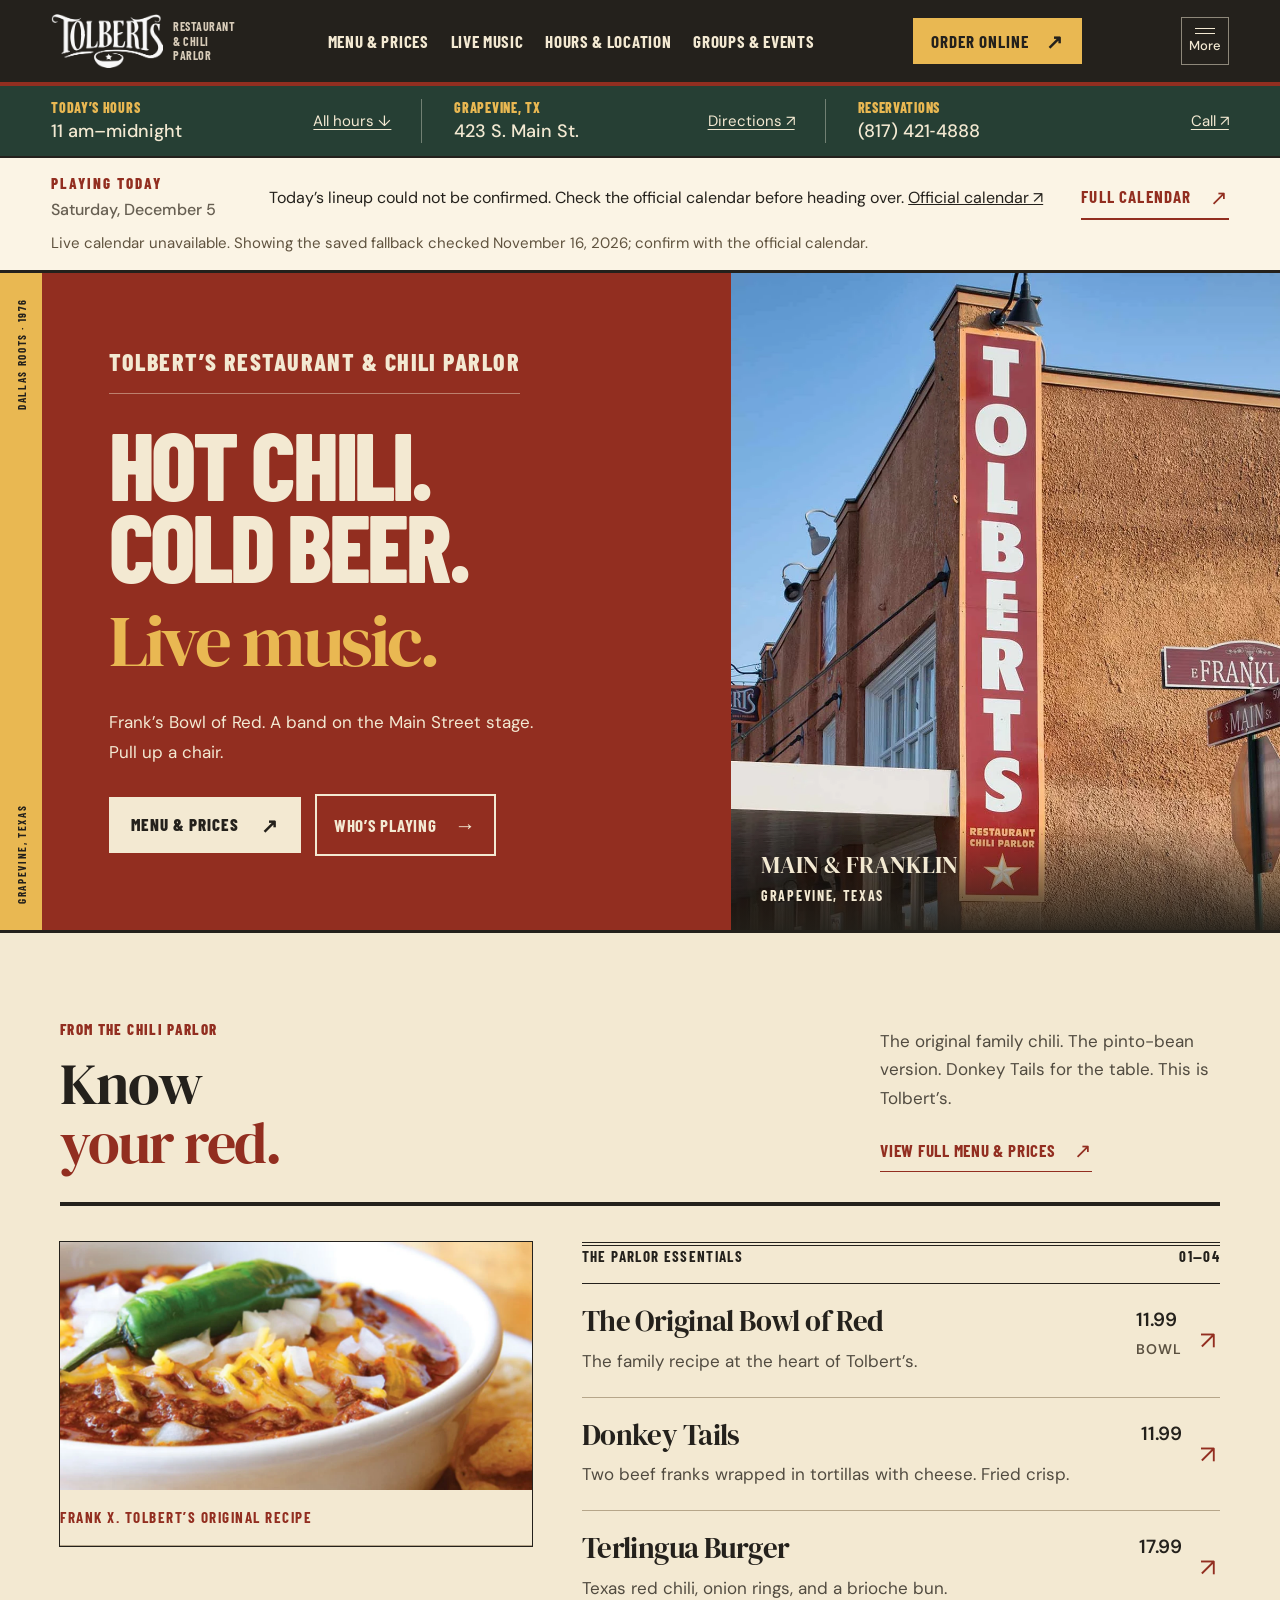
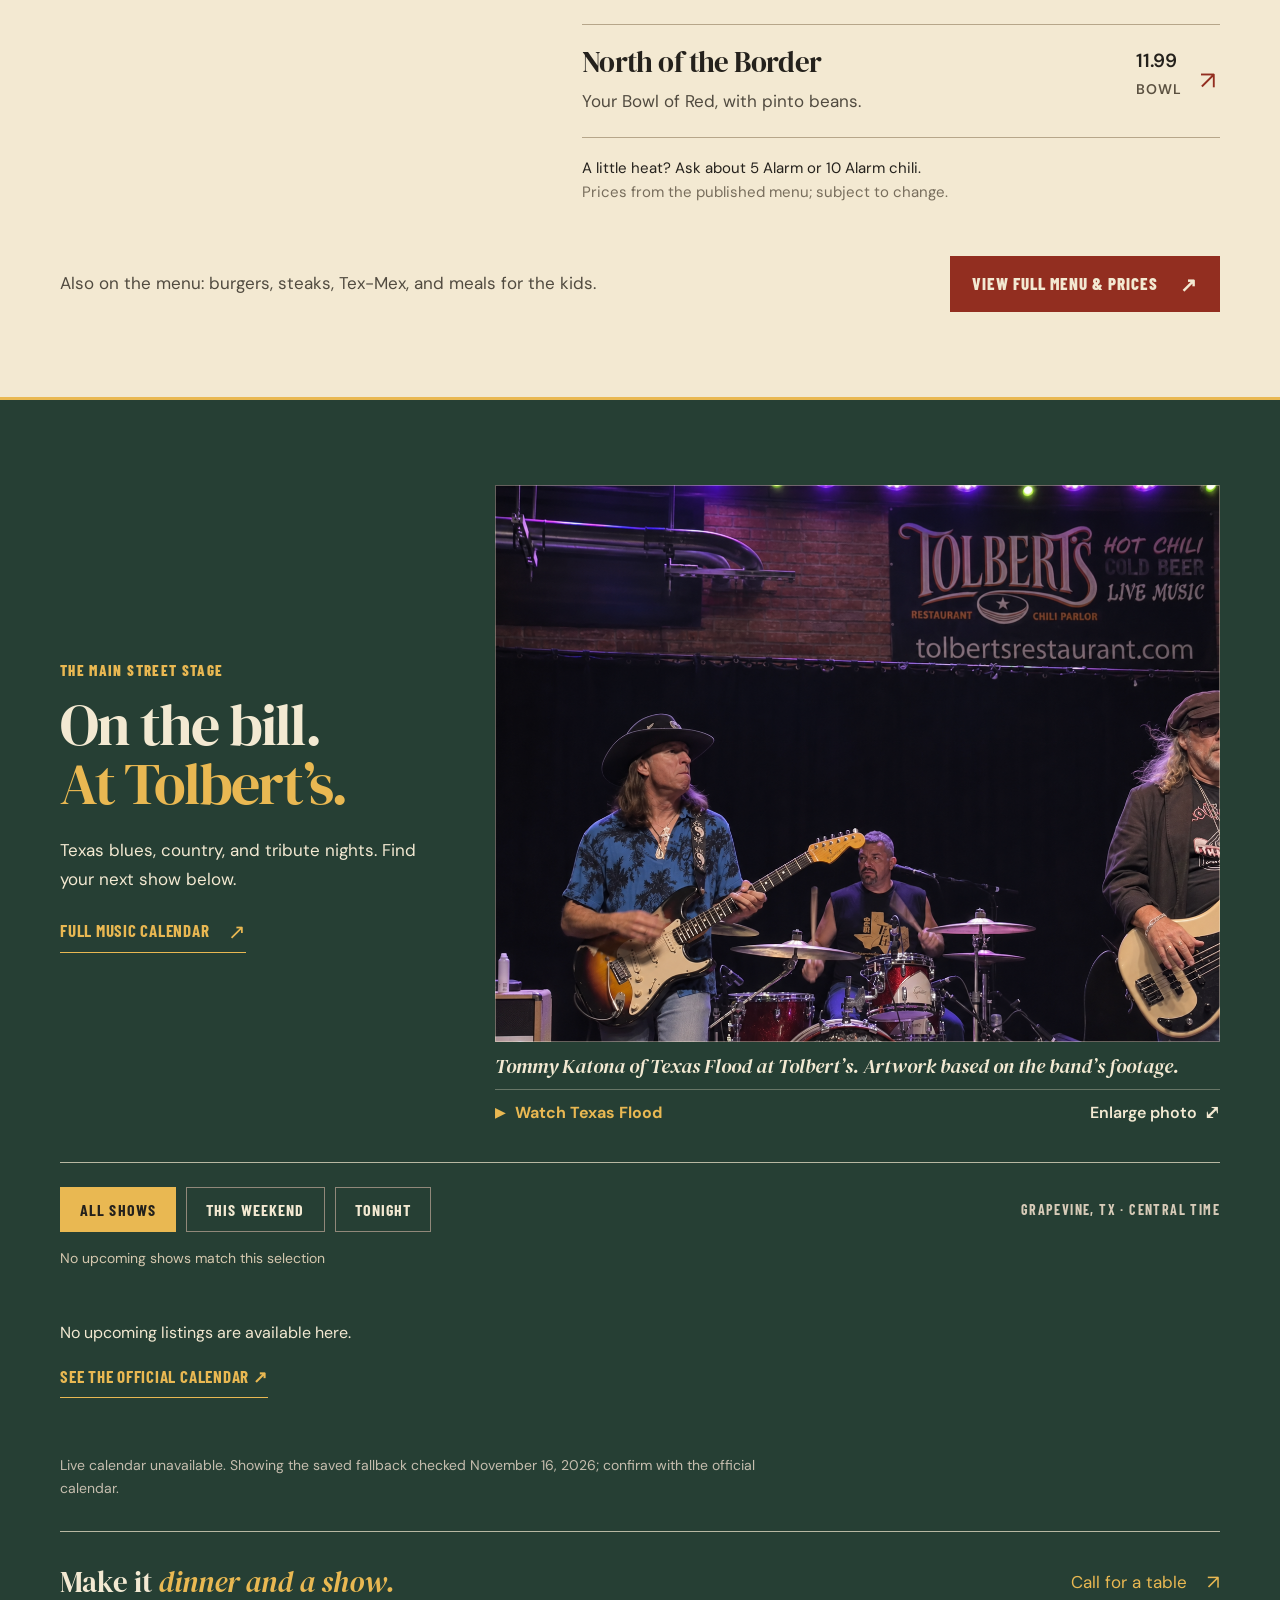
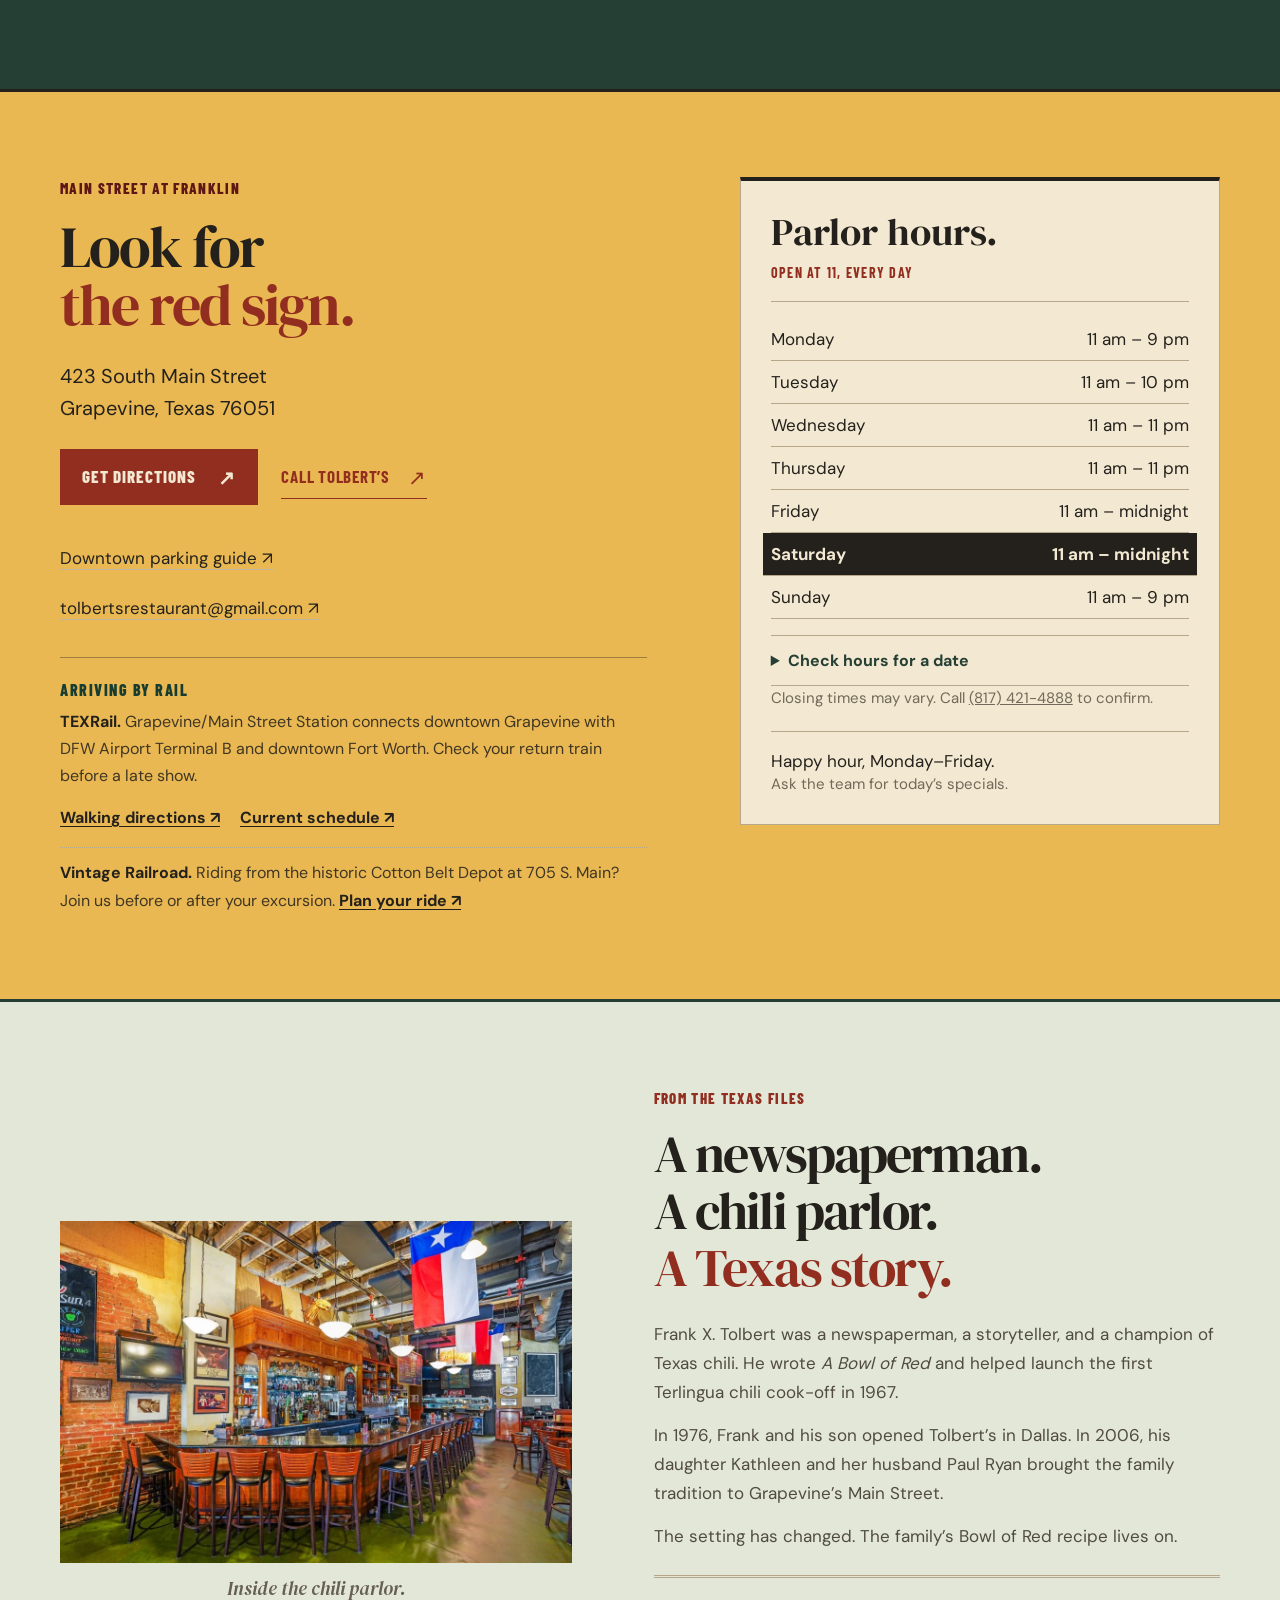
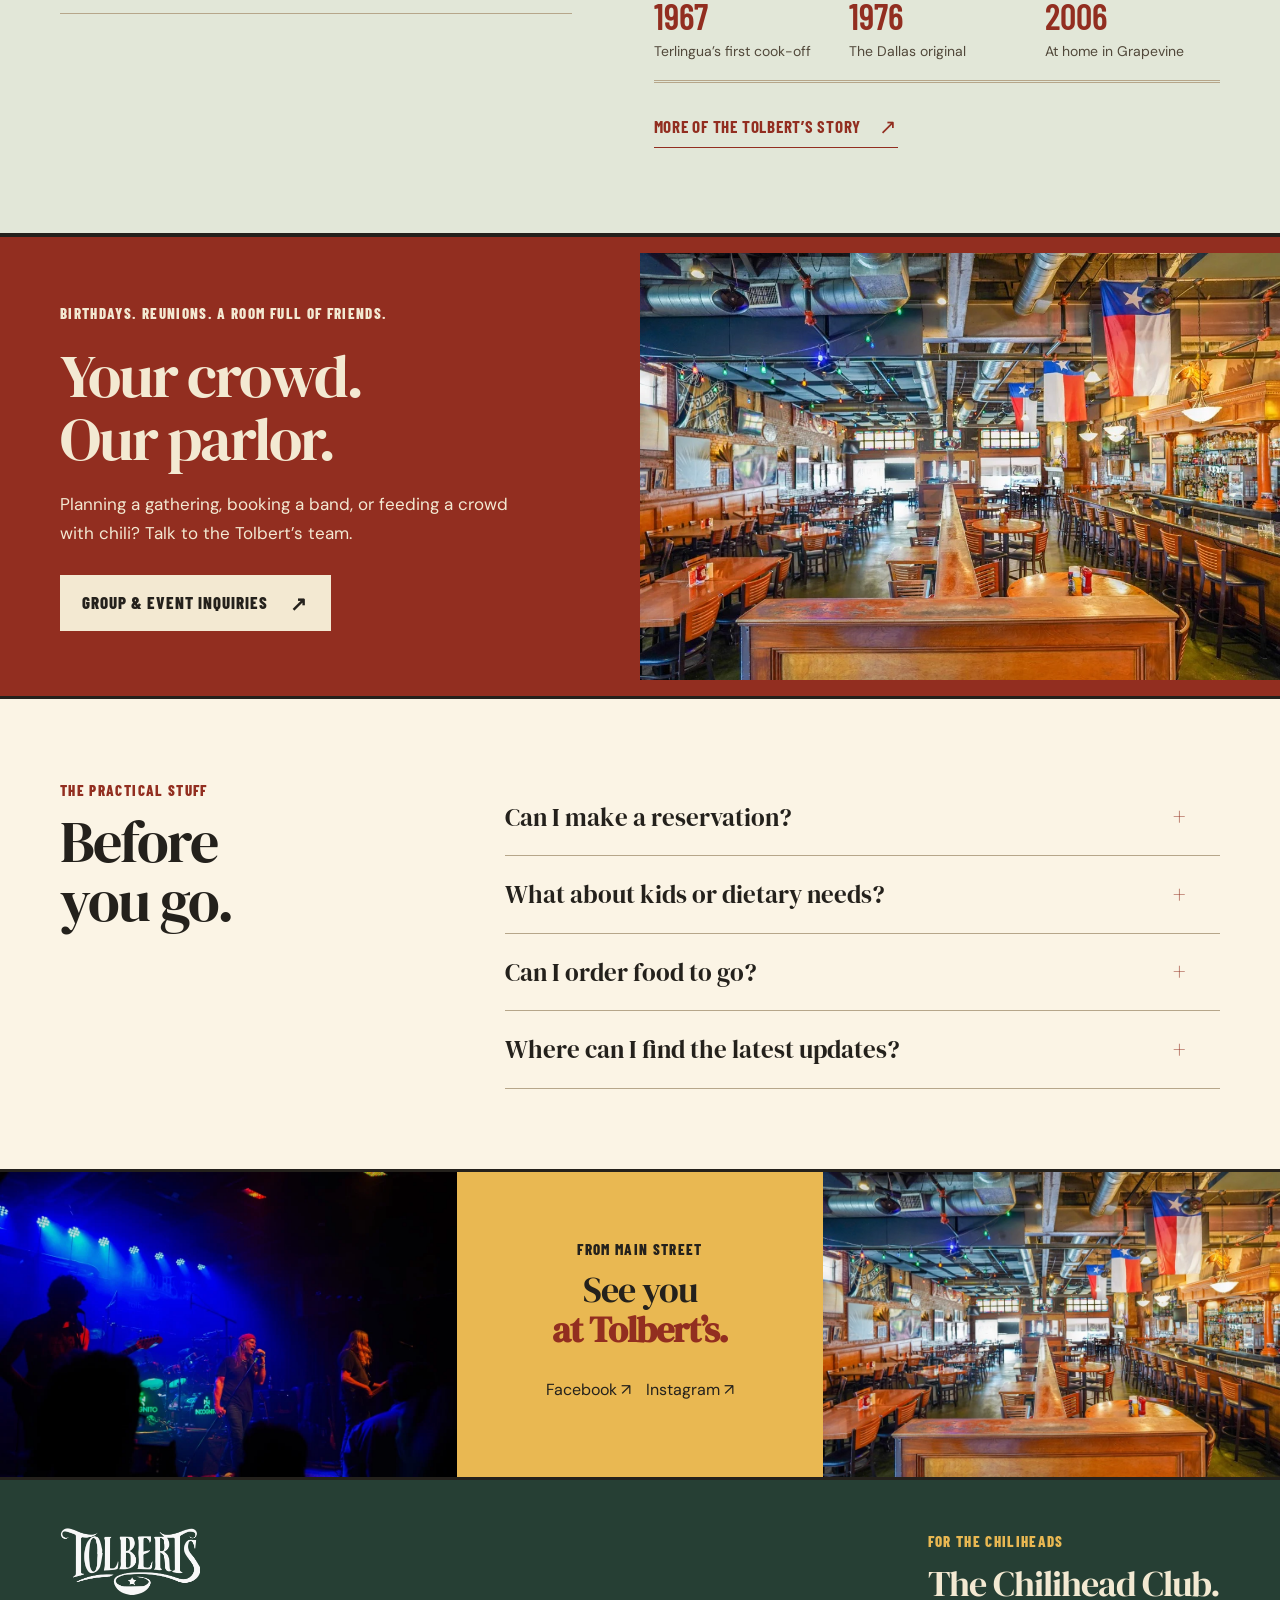
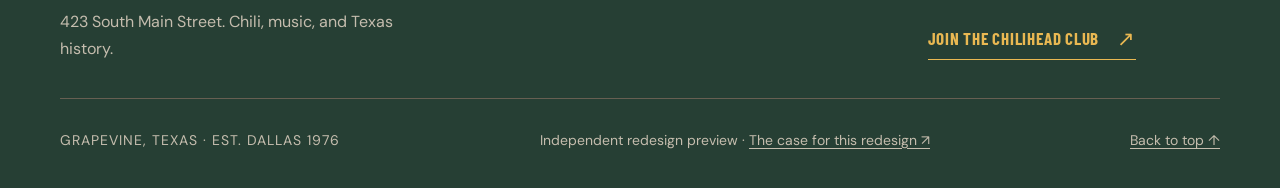
==== index.html @ a64bc7dd "Show the full enhanced Texas Flood artwork on the homepage and in its viewer" ====
<!doctype html>
<html lang="en"><head><meta charset="UTF-8"><meta name="viewport" content="width=device-width,initial-scale=1"><meta name="theme-color" content="#263f34"><meta name="robots" content="noindex,nofollow"><title>Tolbert’s — Hot Chili. Cold Beer. Live Music.</title><meta name="description" content="Discover a Texas original on Grapevine’s Main Street. Explore Tolbert’s chili, Southwestern favorites, live music, and family story."><meta property="og:title" content="Tolbert’s — A Texas Original"><meta property="og:description" content="Hot chili. Cold beer. Live music. Tolbert’s Restaurant &amp; Chili Parlor on Grapevine’s Main Street."><link rel="canonical" href="https://cmcnosky.github.io/tolberts-preview/"><meta property="og:url" content="https://cmcnosky.github.io/tolberts-preview/"><meta property="og:type" content="website"><link rel="icon" href="assets/favicon.svg"><link rel="stylesheet" href="fonts.css?v=2"><link rel="stylesheet" href="style.css?v=3"><link rel="stylesheet" href="parlor.css?v=5"><link rel="stylesheet" href="today-stage.css?v=8"><script src="common.js?v=4.2" defer></script><script src="shared-api.js?v=2" defer></script><script src="owner-content.js?v=5" defer></script><script src="owner-preview.js?v=11" defer></script><script src="calendar-data.js?v=3" defer></script><script src="music-model.js?v=12" defer></script><script src="music.js?v=16" defer></script><script src="app.js?v=16" defer></script><link rel="stylesheet" href="music-presentation.css?v=7"><link rel="stylesheet" href="photo-presentation.css?v=6"><meta property="og:image" content="https://cmcnosky.github.io/tolberts-preview/assets/social-preview-20261117-tommy-enhanced.jpg"><meta property="og:image:width" content="1200"><meta property="og:image:height" content="630"><meta property="og:image:type" content="image/jpeg"><meta property="og:image:alt" content="The tall red Tolbert’s sign at Main and Franklin fills the left half. On the right, a Bowl of Red sits above enhanced artwork of Tommy Katona playing guitar with the Texas Flood drummer behind him."><meta name="twitter:card" content="summary_large_image"><meta name="twitter:title" content="Tolbert’s — A Texas Original"><meta name="twitter:description" content="Hot chili. Cold beer. Live music. Tolbert’s Restaurant &amp; Chili Parlor on Grapevine’s Main Street."><meta name="twitter:image" content="https://cmcnosky.github.io/tolberts-preview/assets/social-preview-20261117-tommy-enhanced.jpg"><meta name="twitter:image:alt" content="The tall red Tolbert’s sign at Main and Franklin fills the left half. On the right, a Bowl of Red sits above enhanced artwork of Tommy Katona playing guitar with the Texas Flood drummer behind him."><link rel="stylesheet" href="guest-finish.css?v=1"><link rel="stylesheet" href="owner-access.css?v=5"><script src="owner-model.js?v=20261109.2" defer></script><script src="owner-access.js?v=3" defer></script><link rel="stylesheet" href="home-editorial.css?v=8"><link rel="stylesheet" href="editorial-readability.css?v=1"></head>
<body class="parlor-skin editorial-home">
<a class="skip" href="#main">Skip to content</a>
<header class="header"><a class="brand" href="#" aria-label="Tolbert’s home"><img src="assets/logo-white.png" alt="Tolbert’s" width="162" height="78"><span>RESTAURANT &amp;<br class="brand-tagline-break"> CHILI PARLOR</span></a><nav class="desktop-nav" aria-label="Main navigation"><a href="menu.html">Menu &amp; prices</a><a href="music.html">Live music</a><a href="#visit">Hours &amp; location</a><a href="#groups">Groups &amp; events</a></nav><a class="button small order-link" href="https://order.spoton.com/rbbt-tolberts-restaurant-and-chili-parlor-15291/grapevine-tx/64e7d0d48137b6003f171eba" target="_blank" rel="noopener">Order online <span>↗</span></a><button class="nav-toggle" type="button" aria-label="More" aria-expanded="false" aria-controls="mobile-nav"><span></span><span></span><b>More</b></button></header>
<nav id="mobile-nav" class="mobile-nav" aria-label="More navigation" hidden><a href="menu.html">Menu &amp; prices</a><a href="music.html">Live music</a><a href="#visit">Hours &amp; location</a><a href="#groups">Groups &amp; events</a><a href="#story">Our story</a><a class="owner-nav-entry" href="owner.html" data-owner-entry><span data-owner-label>Login</span></a></nav>
<main id="main">

<section class="visit-summary with-today" aria-label="Visit essentials"><a href="#hours"><span>TODAY’S HOURS</span><strong id="today-hours">Open daily at 11 am</strong><small>All hours ↓</small></a><a href="https://www.google.com/maps/dir/?api=1&amp;destination=Tolbert%27s+Restaurant+423+S+Main+St+Grapevine+TX+76051" target="_blank" rel="noopener"><span>GRAPEVINE, TX</span><strong>423 S. Main&nbsp;St.</strong><small>Directions ↗</small></a><a href="tel:+18174214888"><span>RESERVATIONS</span><strong>(817) 421‑4888</strong><small>Call ↗</small></a></section>
<section class="today-stage" id="playing-today" aria-labelledby="today-stage-heading">
  <div class="today-stage-heading"><p class="today-stage-label" id="today-stage-heading">Playing today</p><p id="today-stage-date">On the Main Street stage</p></div>
  <div class="today-stage-list" id="today-stage-list"><p class="today-empty">Checking today’s artists and set times…</p></div>
  <a class="text-link today-calendar" href="music.html">Full calendar <span aria-hidden="true">↗</span></a>
  <p class="today-stage-source" id="today-stage-source">Times are Central. Confirm seating and any cover charge with Tolbert’s.</p>
  <noscript><p class="today-empty">See the <a href="https://tolbertsrestaurant.com/calendar/">official calendar</a> for today’s artists and set times.</p></noscript>
</section>

<section class="hero parlor-hero"><div class="editorial-rail" aria-hidden="true"><span>GRAPEVINE, TEXAS</span><span>DALLAS ROOTS · 1976</span></div><div class="hero-copy"><div class="eyebrow">TOLBERT’S RESTAURANT &amp; CHILI PARLOR</div><h1>Hot chili.<br>Cold beer.<br><em>Live music.</em></h1><p>Frank’s Bowl of Red. A band on the Main Street stage. Pull up a chair.</p><div class="actions"><a class="button" href="menu.html">Menu &amp; prices <span aria-hidden="true">↗</span></a><a class="text-link" href="music.html">Who’s playing <span aria-hidden="true">→</span></a></div><div class="hero-bottom"><span class="ticket-mark" aria-hidden="true">LIVE<br>AT<br>TOLBERT’S</span><div><span class="small-label" id="next-show-label">NEXT ON STAGE</span><a id="next-show" href="#music">See the upcoming lineup →</a></div></div></div><div class="parlor-collage"><figure class="sign-print"><img src="assets/main-street.webp" width="1280" height="1234" alt="The tall Tolbert’s sign at Main and Franklin in downtown Grapevine" fetchpriority="high"><figcaption><span>MAIN &amp; FRANKLIN</span><span>GRAPEVINE, TEXAS</span></figcaption></figure></div></section>

<section id="menu" class="menu-section section-pad"><div class="section-heading"><div><div class="eyebrow">FROM THE CHILI PARLOR</div><h2>Know<br><em>your red.</em></h2></div><div class="heading-aside"><p>The original family chili. The pinto-bean version. Donkey Tails for the table. This is Tolbert’s.</p><a class="text-link" href="menu.html">View full menu &amp; prices <span>↗</span></a></div></div><div class="food-layout"><div class="food-feature"><img src="assets/hero-chili.webp" alt="A close-up of Tolbert’s Bowl of Red" width="1200" height="630" loading="lazy"><div class="food-tag">FRANK X. TOLBERT’S ORIGINAL RECIPE</div></div><div class="food-picks"><div class="pick-heading"><span>THE PARLOR ESSENTIALS</span><span>01—04</span></div><a class="food-pick" href="menu.html?q=Original%20Texas"><div><h3>The Original Bowl of Red</h3><p>The family recipe at the heart of Tolbert’s.</p></div><span class="price">11.99 <small>BOWL</small></span><span class="pick-arrow">↗</span></a><a class="food-pick" href="menu.html?q=Donkey%20Tails"><div><h3>Donkey Tails</h3><p>Two beef franks wrapped in tortillas with cheese. Fried crisp.</p></div><span class="price">11.99</span><span class="pick-arrow">↗</span></a><a class="food-pick" href="menu.html?q=Terlingua%20Burger"><div><h3>Terlingua Burger</h3><p>Texas red chili, onion rings, and a brioche bun.</p></div><span class="price">17.99</span><span class="pick-arrow">↗</span></a><a class="food-pick" href="menu.html?q=North%20of%20the%20Border"><div><h3>North of the Border</h3><p>Your Bowl of Red, with pinto beans.</p></div><span class="price">11.99 <small>BOWL</small></span><span class="pick-arrow">↗</span></a><div class="menu-footnote">A little heat? Ask about 5 Alarm or 10 Alarm chili.<br><span>Prices from the published menu; subject to change.</span></div></div></div><div class="menu-bottom"><span>Also on the menu: burgers, steaks, Tex-Mex, and meals for the kids.</span><a class="button" href="menu.html">View full menu &amp; prices <span>↗</span></a></div></section>
<section id="music" class="music-section section-pad"><div class="section-heading"><div><div class="eyebrow">THE MAIN STREET STAGE</div><h2>On the bill.<br><em>At Tolbert’s.</em></h2></div><div class="heading-aside"><p>Texas blues, country, and tribute nights. Find your next show below.</p><a class="text-link light" href="music.html">Full music calendar <span>↗</span></a></div></div><div class="stage-print" id="texas-flood">
  <figure class="stage-portrait">
    <img src="assets/texas-flood-enhanced-artwork.webp" loading="lazy" width="1430" height="1100" alt="Tommy Katona in a black hat, playing electric guitar beneath the Tolbert’s sign with the Texas Flood drummer behind him.">
    <figcaption>Tommy Katona of Texas Flood at Tolbert’s. Artwork based on the band’s footage.</figcaption>
  </figure>
  <div class="stage-photo-actions">
    <a class="stage-watch" id="watch-texas-flood" href="https://www.instagram.com/texasfloodtx/reel/DfVL14bBa2V/"><span aria-hidden="true">▶</span> Watch Texas Flood</a>
    <a class="stage-expand" id="enlarge-stage-photo" href="assets/texas-flood-enhanced-artwork.webp" aria-controls="stage-photo-dialog">Enlarge photo <span aria-hidden="true">⤢</span></a>
  </div>
</div><div class="lineup-toolbar"><div class="filter-group" role="group" aria-label="Filter shows"><button type="button" class="active" data-filter="all" aria-pressed="true">All shows</button><button type="button" data-filter="weekend" aria-pressed="false">This weekend</button><button type="button" data-filter="tonight" aria-pressed="false">Tonight</button></div><span>GRAPEVINE, TX · CENTRAL TIME</span></div><p id="show-count" class="show-count" role="status"></p><div id="show-grid" class="show-grid"><p>Loading the published lineup… <a href="https://tolbertsrestaurant.com/calendar/" target="_blank" rel="noopener">View the official calendar ↗</a></p></div><noscript><p>For current shows, visit <a href="https://tolbertsrestaurant.com/calendar/">Tolbert’s official concert calendar</a>.</p></noscript><div class="lineup-bottom"><p id="lineup-source" role="status">Saved lineup · checked November 16, 2026. Checking the restaurant’s live calendar…</p><button type="button" id="show-more" class="text-link light" aria-expanded="false" aria-controls="show-grid">See the whole lineup <span>↓</span></button></div><div class="music-note"><span class="note-star">✦</span><p>Make it <em>dinner and a show.</em></p><a href="tel:+18174214888">Call for a table <span>↗</span></a></div></section>
<section id="visit" class="visit-section section-pad"><div class="visit-copy"><div class="eyebrow">MAIN STREET AT FRANKLIN</div><h2>Look for<br><em>the red sign.</em></h2><p class="address">423 South Main Street<br>Grapevine, Texas 76051</p><div class="actions"><a class="button" href="https://www.google.com/maps/dir/?api=1&destination=Tolbert%27s+Restaurant+423+S+Main+St+Grapevine+TX+76051" target="_blank" rel="noopener">Get directions <span>↗</span></a><a class="text-link" href="tel:+18174214888">Call Tolbert’s <span>↗</span></a></div><div class="visit-links"><a href="https://www.grapevinetexasusa.com/plan-your-visit/parking/" target="_blank" rel="noopener">Downtown parking guide ↗</a><a href="mailto:tolbertsrestaurant@gmail.com">tolbertsrestaurant@gmail.com ↗</a></div><aside class="rail-access" aria-labelledby="rail-access-title"><h3 class="rail-kicker" id="rail-access-title">ARRIVING BY RAIL</h3><p><strong>TEXRail.</strong> Grapevine/Main Street Station connects downtown Grapevine with DFW Airport Terminal B and downtown Fort Worth. Check your return train before a late show.</p><div class="rail-links"><a href="https://www.google.com/maps/dir/?api=1&amp;origin=Grapevine%2FMain+Street+Station%2C+815+S+Main+St%2C+Grapevine%2C+TX+76051&amp;destination=Tolbert%27s+Restaurant%2C+423+S+Main+St%2C+Grapevine%2C+TX+76051&amp;travelmode=walking" target="_blank" rel="noopener">Walking directions ↗</a><a href="https://ridetrinitymetro.org/texrail-schedule/" target="_blank" rel="noopener">Current schedule ↗</a></div><p class="rail-vintage"><strong>Vintage Railroad.</strong> Riding from the historic Cotton Belt Depot at 705 S. Main? Join us before or after your excursion. <a href="https://www.grapevinetexasusa.com/gvrr/" target="_blank" rel="noopener">Plan your ride ↗</a></p></aside></div><div class="hours-panel" id="hours"><div class="hours-title"><h3>Parlor hours.</h3><span>OPEN AT 11, EVERY DAY</span></div><dl class="hours"><div><dt>Monday</dt><dd>11 am – 9 pm</dd></div><div><dt>Tuesday</dt><dd>11 am – 10 pm</dd></div><div><dt>Wednesday</dt><dd>11 am – 11 pm</dd></div><div><dt>Thursday</dt><dd>11 am – 11 pm</dd></div><div><dt>Friday</dt><dd>11 am – midnight</dd></div><div><dt>Saturday</dt><dd>11 am – midnight</dd></div><div><dt>Sunday</dt><dd>11 am – 9 pm</dd></div></dl>
<details class="visit-date-planner" hidden>
  <summary>Check hours for a date</summary>
  <div class="visit-date-fields">
    <label for="visit-date">When are you visiting?</label>
    <input type="date" id="visit-date" max="9999-12-31">
    <p id="visit-date-hours" role="status"></p>
    <a id="visit-date-music" href="music.html" hidden>See music for this date <span aria-hidden="true">→</span></a>
  </div>
</details>
<p>Closing times may vary. Call <a href="tel:+18174214888">(817) 421-4888</a> to confirm.</p><div class="happy-hour"><span>✦</span> Happy hour, Monday–Friday.<br><small>Ask the team for today’s specials.</small></div></div></section>
<section id="story" class="story-section section-pad"><div class="story-image"><img src="assets/bar.webp" alt="Tolbert’s wooden bar, Texas flags and brick walls" width="1080" height="720" loading="lazy"><div class="photo-note">Inside the chili parlor.</div></div><div class="story-copy"><div class="eyebrow">FROM THE TEXAS FILES</div><h2>A newspaperman.<br>A chili parlor.<br><em>A Texas story.</em></h2><p>Frank X. Tolbert was a newspaperman, a storyteller, and a champion of Texas chili. He wrote <cite>A Bowl of Red</cite> and helped launch the first Terlingua chili cook-off in 1967.</p><p>In 1976, Frank and his son opened Tolbert’s in Dallas. In 2006, his daughter Kathleen and her husband Paul Ryan brought the family tradition to Grapevine’s Main Street.</p><p>The setting has changed. The family’s Bowl of Red recipe lives on.</p><div class="story-timeline"><div><strong>1967</strong><span>Terlingua’s first cook-off</span></div><div><strong>1976</strong><span>The Dallas original</span></div><div><strong>2006</strong><span>At home in Grapevine</span></div></div><a href="https://tolbertsrestaurant.com/about/" class="text-link" target="_blank" rel="noopener">More of the Tolbert’s story <span>↗</span></a></div></section>
<section id="groups" class="gather-section"><img src="assets/dining-room.webp" alt="Dining tables and chairs inside Tolbert’s on Main Street" loading="lazy" width="1080" height="720"><div class="gather-content"><div class="eyebrow">BIRTHDAYS. REUNIONS. A ROOM FULL OF FRIENDS.</div><h2>Your crowd.<br><em>Our parlor.</em></h2><p>Planning a gathering, booking a band, or feeding a crowd with chili? Talk to the Tolbert’s team.</p><button type="button" class="button cream" id="inquiry-open">Group &amp; event inquiries <span>↗</span></button></div></section>
<section class="faq-section"><div><div class="eyebrow">THE PRACTICAL STUFF</div><h2>Before<br>you go.</h2></div><div class="faqs"><details><summary>Can I make a reservation?<span>+</span></summary><p>Yes—call <a href="tel:+18174214888">(817) 421-4888</a> to discuss a table, group size, and your preferred time. For show nights, confirm seating and any cover charge directly with the restaurant.</p></details><details><summary>What about kids or dietary needs?<span>+</span></summary><p>The published menu includes children’s meals and vegetarian chili, and notes that a gluten-free menu is available. Ask the team about ingredients, preparation, and any allergies before ordering. The menu also states that fried items are cooked in beef tallow.</p></details><details><summary>Can I order food to go?<span>+</span></summary><p>Use Tolbert’s <a class="external-order" href="https://order.spoton.com/rbbt-tolberts-restaurant-and-chili-parlor-15291/grapevine-tx/64e7d0d48137b6003f171eba" target="_blank" rel="noopener">online ordering service</a> for current pickup and delivery choices. For chili for a larger event, contact the restaurant.</p></details><details><summary>Where can I find the latest updates?<span>+</span></summary><p>Visit the <a href="https://tolbertsrestaurant.com/calendar/" target="_blank" rel="noopener">official concert calendar</a>, follow Tolbert’s social channels below, or join the Chilihead Club for updates.</p></details></div></section>
<div class="social-strip"><img src="assets/stage.webp" alt="Musicians performing on the Tolbert’s stage" width="1080" height="720" loading="lazy"><div><span class="eyebrow">FROM MAIN STREET</span><h3>See you<br><em>at Tolbert’s.</em></h3><div id="social-links"><a href="https://www.facebook.com/tolbertsrestaurant" target="_blank" rel="noopener">Facebook ↗</a><a href="https://www.instagram.com/tolbertsrestaurant/" target="_blank" rel="noopener">Instagram ↗</a></div></div><img src="assets/dining-room.webp" alt="The warm dining room at Tolbert’s on Main Street" width="1080" height="720" loading="lazy"></div>
<noscript><div class="noscript-note">For groups and events, email <a href="mailto:tolbertsrestaurant@gmail.com">tolbertsrestaurant@gmail.com</a> or call <a href="tel:+18174214888">(817) 421-4888</a>.</div></noscript>
</main>
<footer><div class="footer-top"><div><img src="assets/logo-white.png" alt="Tolbert’s" width="200" height="96"><p>423 South Main Street. Chili, music, and Texas history.</p></div><div><span class="eyebrow">FOR THE CHILIHEADS</span><h3>The Chilihead Club.</h3><a class="text-link light" id="newsletter-link" href="https://visitor.r20.constantcontact.com/manage/optin?v=0014Ogu2wnBvl8_ZbMlMzQ9KVX9rpr_smoVitHZKZig-keypGiny6WIeEEgXcEOx1-AiOhKLXw2Q2L0sW0VsGJ6VT7G5BoeQ4qErEvgGW2CZEo%3D" target="_blank" rel="noopener">Join the Chilihead Club <span>↗</span></a></div></div><div class="footer-bottom"><span>GRAPEVINE, TEXAS · EST. DALLAS 1976</span><span>Independent redesign preview · <a href="proposal.html">The case for this redesign ↗</a></span><a href="#">Back to top ↑</a></div></footer>
<nav class="mobile-bottom" aria-label="Quick actions"><a href="menu.html">Menu &amp; prices</a><a href="music.html">Live music</a><a href="#visit">Hours &amp; location</a><a href="https://order.spoton.com/rbbt-tolberts-restaurant-and-chili-parlor-15291/grapevine-tx/64e7d0d48137b6003f171eba" target="_blank" rel="noopener">Order ↗</a></nav>
<dialog id="stage-photo-dialog" aria-labelledby="stage-photo-title">
  <div class="stage-photo-bar"><h2 id="stage-photo-title">Stage photo</h2><button id="stage-photo-zoom" type="button">Zoom in</button><button type="button" class="close-dialog" aria-label="Close enlarged photo" autofocus>×</button></div>
  <div class="stage-photo-viewport"><img loading="lazy" src="assets/texas-flood-enhanced-artwork.webp" alt="Tommy Katona in a black hat, playing electric guitar beneath the Tolbert’s sign with the Texas Flood drummer behind him."></div>
</dialog>
<dialog id="stage-film" aria-labelledby="stage-film-title" aria-describedby="stage-film-context">
  <div class="stage-film-header">
    <div><p id="stage-film-context">From a past show</p><h2 id="stage-film-title">Texas Flood at Tolbert’s</h2></div>
    <button type="button" class="close-dialog" aria-label="Close video" autofocus>×</button>
  </div>
  <video id="texas-flood-player" controls muted playsinline preload="none" width="720" height="1280" poster="assets/texas-flood-enhanced-artwork.webp" src="assets/texas-flood-at-tolberts.mp4" aria-label="Texas Flood’s original Tolbert’s show promo">
    <track kind="captions" srclang="en" label="English" src="assets/texas-flood-at-tolberts.en.vtt">
  </video>
  <div class="stage-film-credit"><p class="stage-film-error" role="status" hidden>The video couldn’t load here. You can watch the band’s original below.</p><div class="stage-film-tools"><button type="button" id="stage-sound" aria-controls="texas-flood-player" hidden>Turn sound on</button><a href="https://www.instagram.com/texasfloodtx/reel/DfVL14bBa2V/" target="_blank" rel="noopener">Band’s original ↗</a></div></div>
</dialog>
<dialog id="show-dialog" class="compact-dialog" aria-label="Show details"><div class="show-dialog-bar"><span>Live at Tolbert’s</span><button type="button" class="close-dialog" aria-label="Close show details">×</button></div><div id="show-details"></div></dialog>
<dialog id="inquiry-dialog" class="compact-dialog" aria-labelledby="inquiry-title"><button type="button" class="close-dialog" aria-label="Close inquiry">×</button><div class="eyebrow">GROUPS &amp; EVENTS AT TOLBERT’S</div><h2 id="inquiry-title">Plan your gathering.</h2><p>Tell Tolbert’s what you have in mind. This prepares an email for you to review and send.</p><form id="inquiry-form"><label>Your name<input name="name" type="text" required autocomplete="name" placeholder="Name" maxlength="100"></label><div class="form-row"><label>What’s the occasion?<select name="occasion"><option>Group dining</option><option>Private event</option><option>Chili for a crowd</option><option>Band booking</option><option>Something else</option></select></label><label>Preferred date (if known)<input name="date" type="date"></label></div><label>Group size (if known)<input name="size" type="number" min="1" placeholder="Approximate guest count"></label><label>Anything else?<textarea name="message" rows="3" maxlength="1200" placeholder="Timing, questions, or anything the team should know"></textarea></label><button class="button" type="submit">Prepare email <span>↗</span></button><p class="fine">Your message stays in this page until you choose to send it through your email app. Availability and details are confirmed directly by Tolbert’s. Prefer to talk? <a href="tel:+18174214888">(817) 421-4888</a>.</p></form><div id="inquiry-result" tabindex="-1" hidden><h3>Your message is ready.</h3><p>Review it below, then open your email app to send it to Tolbert’s.</p><pre id="inquiry-message"></pre><div class="actions"><a id="inquiry-send" class="button" href="mailto:tolbertsrestaurant@gmail.com">Open email app ↗</a><button type="button" id="inquiry-copy" class="text-link">Copy message</button></div><p id="copy-status" role="status"></p><button type="button" id="inquiry-edit" class="text-link">← Edit details</button></div></dialog>

<div id="toast" role="status"></div>
</body></html>
---- fonts.css ----
@font-face {
  font-family: 'Barlow Condensed';
  font-style: normal;
  font-weight: 600;
  font-display: swap;
  src: url(assets/font-0.woff2) format('woff2');
}
@font-face {
  font-family: 'Barlow Condensed';
  font-style: normal;
  font-weight: 700;
  font-display: swap;
  src: url(assets/font-1.woff2) format('woff2');
}
@font-face {
  font-family: 'Barlow Condensed';
  font-style: normal;
  font-weight: 800;
  font-display: swap;
  src: url(assets/font-2.woff2) format('woff2');
}
@font-face {
  font-family: 'DM Sans';
  font-style: normal;
  font-weight: 400;
  font-display: swap;
  src: url(assets/font-3.woff2) format('woff2');
}
@font-face {
  font-family: 'DM Sans';
  font-style: normal;
  font-weight: 500;
  font-display: swap;
  src: url(assets/font-4.woff2) format('woff2');
}
@font-face {
  font-family: 'DM Sans';
  font-style: normal;
  font-weight: 600;
  font-display: swap;
  src: url(assets/font-5.woff2) format('woff2');
}
@font-face {
  font-family: 'DM Sans';
  font-style: normal;
  font-weight: 700;
  font-display: swap;
  src: url(assets/font-6.woff2) format('woff2');
}
@font-face {
  font-family: 'DM Serif Display';
  font-style: italic;
  font-weight: 400;
  font-display: swap;
  src: url(assets/font-7.woff2) format('woff2');
}
@font-face {
  font-family: 'DM Serif Display';
  font-style: normal;
  font-weight: 400;
  font-display: swap;
  src: url(assets/font-8.woff2) format('woff2');
}
---- style.css ----
:root{--cream:#f8f2e6;--paper:#eee5d4;--ink:#27271f;--red:#8c291f;--gold:#e3b85e;--line:#cfc5b3;--serif:'DM Serif Display',Georgia,serif;--sans:'DM Sans',Arial,sans-serif;--cond:'Barlow Condensed','Arial Narrow',sans-serif}*{box-sizing:border-box}html{scroll-behavior:smooth;scroll-padding-top:112px}body{margin:0;background:var(--cream);color:var(--ink);font-family:var(--sans);-webkit-font-smoothing:antialiased}body:has(dialog[open]){overflow:hidden}button,input,select,textarea{font:inherit}button,a{-webkit-tap-highlight-color:transparent}button{cursor:pointer}a{color:inherit;text-decoration:none}img{display:block;max-width:100%}button{color:inherit}button:disabled{cursor:default}h1,h2,h3,p{margin:0}h1,h2,h3{font-weight:400}h2{font-family:var(--serif);font-size:clamp(42px,4.4vw,68px);line-height:1.04;letter-spacing:-1.8px}h2 em{font-weight:400;color:var(--red)}p{line-height:1.7}a,button{touch-action:manipulation}button:focus-visible,a:focus-visible,input:focus-visible,select:focus-visible,textarea:focus-visible,summary:focus-visible{outline:3px solid var(--red);outline-offset:3px;box-shadow:0 0 0 6px #fff}.skip{position:fixed;left:15px;top:-70px;z-index:100;background:var(--red);padding:16px;color:white}.skip:focus{top:10px}.topline{height:35px;padding:0 4.2%;display:flex;align-items:center;justify-content:space-between;background:var(--red);color:var(--cream);font-size:10px;letter-spacing:1.4px;font-weight:700}.topline a span{padding-left:10px}.header{height:101px;padding:10px 4.2%;display:flex;align-items:center;justify-content:space-between;gap:36px;border-bottom:1px solid var(--line);position:sticky;top:0;z-index:25;background:#f8f2e6f5;backdrop-filter:blur(12px)}.brand{width:160px;flex-shrink:0;text-align:center}.brand img{width:140px;height:61px;object-fit:contain;margin:auto;filter:brightness(0) saturate(100%) invert(19%) sepia(33%) saturate(3737%) hue-rotate(343deg) brightness(90%) contrast(90%)}.brand span{font-family:var(--cond);font-size:10px;letter-spacing:1.6px;font-weight:600}.desktop-nav{display:flex;gap:29px;font-size:13px;font-weight:600}.desktop-nav a{position:relative;padding:14px 0}.desktop-nav a:after{content:'';position:absolute;bottom:4px;left:0;width:0;height:2px;background:var(--red);transition:width .2s}.desktop-nav a:hover:after{width:100%}.button{display:inline-flex;align-items:center;justify-content:space-between;gap:30px;padding:18px 25px;background:var(--red);color:var(--cream);border:1px solid var(--red);font-size:13px;font-weight:600;min-height:54px;transition:background .2s,transform .2s}.button:hover{background:#672017;transform:translateY(-2px)}.button span{font-size:20px;line-height:1}.button.small{padding:12px 20px;min-height:46px;font-size:12px}.button.cream{background:var(--cream);color:var(--red);border-color:var(--cream)}.button.cream:hover{background:white}.text-link{border:0;padding:8px 0;background:transparent;display:inline-flex;align-items:center;gap:24px;border-bottom:1px solid var(--red);font-size:13px;font-weight:600;color:var(--red)}.text-link:hover{gap:30px}.text-link span{font-size:21px;font-weight:400}.actions{display:flex;align-items:center;gap:28px;flex-wrap:wrap}.nav-toggle{display:none}.mobile-nav{position:fixed;inset:100px 0 auto;z-index:24;background:var(--cream);padding:20px;border-bottom:1px solid var(--line);box-shadow:0 20px 30px #0001}.mobile-nav a{display:block;font-family:var(--serif);font-size:30px;padding:13px}.hero{display:grid;grid-template-columns:1fr 1fr;min-height:620px}.hero-copy{padding:55px 7% 25px 8.4%;display:flex;flex-direction:column}.eyebrow{font-size:10px;font-weight:700;letter-spacing:1.8px;line-height:1.6;color:var(--red)}.mini-star{font-size:18px;vertical-align:middle;margin-right:8px}.hero h1{font-family:var(--serif);font-size:clamp(58px,6.6vw,100px);line-height:.99;letter-spacing:-3.8px;margin:25px 0 22px}.hero h1 em{color:var(--red);font-weight:400}.hero-copy>p{max-width:360px;font-size:14px;color:#5c5a4d;margin-bottom:30px}.hero-copy .actions{gap:23px}.hero-bottom{display:flex;align-items:center;gap:12px;font-size:9px;font-weight:700;letter-spacing:1.6px;margin-top:auto;padding-top:35px}.tiny-star{font-size:23px;color:var(--red)}.hero-bottom a{margin-left:auto;border:1px solid #a9a18e;border-radius:50%;width:35px;height:35px;display:grid;place-items:center;font-size:18px;font-weight:400}.hero-photo{position:relative;isolation:isolate;overflow:hidden}.hero-photo>img{width:100%;height:100%;object-fit:cover;object-position:53% center}.hero-photo:after{content:'';position:absolute;inset:50% 0 0;background:linear-gradient(transparent,#211b11b3);z-index:0}.hero-badge{width:135px;height:135px;position:absolute;top:30px;right:32px;border:1px solid #f8f2e6;color:var(--red);border-radius:50%;background:var(--cream);box-shadow:0 0 0 5px #f8f2e650;display:flex;align-items:center;justify-content:center;flex-direction:column;text-align:center;transform:rotate(12deg)}.hero-badge strong{font-family:var(--serif);font-weight:400;line-height:.92;font-size:33px;margin:8px}.hero-badge span{font-size:7px;font-weight:700;letter-spacing:1.6px}.photo-caption{position:absolute;bottom:30px;left:32px;right:32px;display:flex;justify-content:space-between;align-items:end;color:white;z-index:1;gap:22px}.photo-caption span:first-child{font-size:9px;letter-spacing:1.7px;line-height:1.5;max-width:100px}.photo-caption span:last-child{font-family:var(--serif);font-size:21px;max-width:220px;line-height:1.25;text-align:right}.ticker{display:flex;align-items:center;justify-content:space-around;gap:28px;padding:20px 3%;background:var(--red);color:var(--cream);font-family:var(--cond);font-size:26px;font-weight:600;letter-spacing:1px;white-space:nowrap;overflow:hidden}.ticker b{font-size:20px;font-weight:400;color:var(--gold)}.quick-bar{padding:23px 4.2%;display:grid;grid-template-columns:1fr 1.1fr 1fr;border-bottom:1px solid var(--line);gap:28px}.quick-bar>div{position:relative;display:grid;align-content:center;gap:5px;border-right:1px solid var(--line);font-size:12px}.quick-bar>div:first-child{padding-left:18px}.quick-bar strong{font-weight:600}.quick-bar>div a{color:#655e51;font-size:11px}.status-dot{position:absolute;left:0;top:6px;width:7px;height:7px;background:var(--red);border-radius:50%}.small-label{font-size:9px;font-weight:700;letter-spacing:1.3px;color:var(--red)}.quick-reserve{justify-self:end;font-size:11px;display:flex;flex-direction:column;gap:6px;align-self:center}.quick-reserve strong{font-size:12px}.section-pad{padding:94px 6%}.section-heading{display:flex;align-items:flex-end;justify-content:space-between;gap:50px;margin-bottom:44px}.section-heading h2{margin-top:17px}.heading-aside{max-width:300px;padding-bottom:3px}.heading-aside p{font-size:13px;color:#686154;margin-bottom:15px}.food-layout{display:grid;grid-template-columns:.92fr 1.08fr;gap:50px;align-items:stretch}.food-feature{min-height:380px;position:relative;overflow:hidden}.food-feature img{height:100%;width:100%;object-fit:cover;object-position:45% center;transition:transform .5s}.food-feature:hover img{transform:scale(1.035)}.food-tag{position:absolute;bottom:22px;left:0;background:var(--gold);padding:15px 22px;font-size:10px;letter-spacing:1.5px;font-weight:700}.pick-heading{display:flex;justify-content:space-between;font-size:9px;letter-spacing:1.3px;font-weight:700;padding-bottom:14px;border-bottom:1px solid var(--line)}.food-pick{display:grid;grid-template-columns:1fr auto 18px;gap:20px;align-items:center;text-align:left;background:transparent;border:0;border-bottom:1px solid var(--line);width:100%;padding:22px 0}.food-pick h3{font-family:var(--serif);font-size:25px;line-height:1.1;margin-bottom:7px}.food-pick p{font-size:11px;line-height:1.6;color:#686154}.food-pick:hover h3,.food-pick:hover .pick-arrow{color:var(--red)}.price{font-size:13px;font-weight:600;align-self:start;padding-top:3px}.price small{display:block;font-size:7px;letter-spacing:1px;margin-top:4px;text-align:right;color:#6b6457}.pick-arrow{font-size:21px;color:#8b806c}.menu-footnote{font-size:10px;line-height:1.8;padding-top:18px}.menu-footnote span{color:#786e5d}.menu-bottom{display:flex;justify-content:space-between;align-items:center;gap:20px;margin-top:35px}.menu-bottom>span{font-size:12px;color:#6b6457}.music-section{background:#242b26;color:var(--cream);position:relative;overflow:hidden}.music-section .eyebrow{color:var(--gold)}.music-section h2 em{color:var(--gold)}.music-section .heading-aside p{color:#c2c5b9}.light{color:var(--cream);border-color:#a7987d}.lineup-toolbar{display:flex;align-items:center;justify-content:space-between;border-top:1px solid #596057;padding-top:24px;margin-bottom:24px;gap:20px}.lineup-toolbar>span{font-size:8px;letter-spacing:1.4px;color:#bac1b2}.filter-group{display:flex;gap:8px}.filter-group button{font-size:11px;border:1px solid #6d746a;background:transparent;color:#d5d8cc;border-radius:2px;padding:10px 16px;min-height:40px}.filter-group button.active{background:var(--cream);border-color:var(--cream);color:var(--ink)}.filter-group button:hover{border-color:var(--gold)}.show-grid{display:grid;grid-template-columns:repeat(3,1fr);gap:25px}.show-card{position:relative;border-bottom:1px solid #596057;padding-bottom:20px}.show-image{position:relative;aspect-ratio:1.6;overflow:hidden;background:#131814}.show-image img{width:100%;height:100%;object-fit:cover;transition:transform .4s}.show-card:hover .show-image img{transform:scale(1.04)}.show-image:after{content:'';position:absolute;inset:55% 0 0;background:linear-gradient(transparent,#0008)}.show-date{position:absolute;top:12px;left:12px;background:var(--cream);color:var(--ink);padding:10px 14px;text-align:center;z-index:1;min-width:59px}.show-date span{display:block;font-size:8px;font-weight:700;letter-spacing:1.4px}.show-date strong{display:block;font-family:var(--cond);font-weight:600;font-size:29px;line-height:1.1}.show-card .genre{font-size:9px;text-transform:uppercase;letter-spacing:1.1px;color:var(--gold);margin:19px 0 8px}.show-card h3{font-family:var(--serif);font-size:29px;line-height:1.05}.show-card .show-time{font-size:11px;color:#bec4b8;margin-top:10px}.show-card .show-detail{position:absolute;right:0;bottom:17px;border:1px solid #737a6e;border-radius:50%;background:transparent;color:var(--cream);width:37px;height:37px;line-height:1;font-size:21px}.show-card .show-detail:hover{background:var(--gold);color:var(--ink)}.show-card .show-time{padding-right:45px}.lineup-bottom{display:flex;justify-content:space-between;align-items:center;gap:25px;margin-top:24px}.lineup-bottom p{font-size:10px;color:#b5bcad;max-width:60%}.music-note{display:flex;align-items:center;gap:24px;padding-top:38px;margin-top:38px;border-top:1px solid #596057}.note-star{font-size:38px;color:var(--gold)}.music-note p{font-family:var(--serif);font-size:25px;line-height:1.25}.music-note p em{color:var(--gold)}.music-note a{margin-left:auto;font-size:12px;white-space:nowrap}.music-note a span{font-size:20px;margin-left:20px}.story-section{display:grid;grid-template-columns:1fr 1fr;gap:8%;background:var(--paper);align-items:center}.story-image{position:relative;padding-right:20px}.story-image>img{width:100%;aspect-ratio:.88;object-fit:cover}.photo-note{font-family:var(--serif);font-style:italic;font-size:17px;text-align:center;margin-top:14px}.year-stamp{position:absolute;bottom:50px;right:-35px;background:var(--red);color:var(--cream);width:155px;height:155px;border-radius:50%;display:flex;flex-direction:column;align-items:center;justify-content:center;transform:rotate(-11deg);border:1px solid var(--cream);outline:6px solid var(--red)}.year-stamp strong{font-family:var(--cond);font-size:58px;font-weight:600;line-height:1}.year-stamp span{font-size:6px;letter-spacing:1.2px;margin-top:8px}.story-copy h2{margin:17px 0 24px}.story-copy p{font-size:12px;line-height:1.85;color:#655f52;margin-bottom:14px}.story-timeline{display:flex;border-top:1px solid #bfb49e;padding-top:20px;margin:25px 0 21px;gap:24px}.story-timeline div{flex:1}.story-timeline strong{font-family:var(--cond);font-size:28px;font-weight:600;color:var(--red);display:block;margin-bottom:5px}.story-timeline span{font-size:9px;line-height:1.6;display:block}.gather-section{position:relative;min-height:530px;isolation:isolate;overflow:hidden}.gather-section>img{position:absolute;inset:0;width:100%;height:100%;object-fit:cover;object-position:center 40%;z-index:-2}.gather-section:after{content:'';position:absolute;inset:0;z-index:-1;background:linear-gradient(90deg,#121b18e8,#121b1870 65%,#121b1820)}.gather-content{padding:75px 6%;color:var(--cream)}.gather-content .eyebrow{color:var(--gold)}.gather-content h2{margin:20px 0}.gather-content h2 em{color:var(--cream)}.gather-content p{font-size:13px;line-height:1.8;color:#dedbce;margin-bottom:27px}.visit-section{display:grid;grid-template-columns:1fr .9fr;gap:10%;align-items:start}.visit-copy h2{margin:18px 0 25px}.address{font-size:17px;line-height:1.6;margin-bottom:25px}.visit-copy .actions{gap:23px}.visit-links{display:flex;flex-direction:column;gap:15px;font-size:11px;color:#685e4f;margin-top:32px}.visit-links a{text-decoration:underline;text-decoration-color:#bfb49e;text-underline-offset:5px}.hours-panel{border:1px solid var(--line);padding:30px 34px;position:relative}.hours-title{padding-bottom:18px;border-bottom:1px solid var(--line)}.hours-title h3{font-family:var(--serif);font-size:26px;line-height:1.2;margin-bottom:8px}.hours-title span{font-size:8px;letter-spacing:1.5px;font-weight:700;color:var(--red)}.hours{margin:16px 0}.hours>div{display:flex;justify-content:space-between;padding:7px 0;font-size:12px}.hours dt,.hours dd{margin:0}.hours>div.current-day{color:var(--red);font-weight:700}.hours-panel>p{font-size:10px;color:#716959}.hours-panel>p a{text-decoration:underline}.happy-hour{border-top:1px solid var(--line);margin-top:20px;padding:18px 0 0 30px;font-size:12px;position:relative}.happy-hour>span{position:absolute;left:0;font-size:23px;top:20px;color:var(--red)}.happy-hour small{font-size:10px;color:#716959}.faq-section{margin:0 6% 85px;display:grid;grid-template-columns:1fr 1.35fr;gap:60px;border-top:1px solid var(--line);padding-top:45px}.faq-section h2{font-size:43px;margin-top:12px}.faqs details{border-bottom:1px solid var(--line)}.faqs summary{list-style:none;display:flex;justify-content:space-between;align-items:center;cursor:pointer;font-size:13px;padding:18px 0;gap:20px}.faqs summary::-webkit-details-marker{display:none}.faqs summary span{font-size:23px;font-weight:400;color:var(--red)}.faqs details[open] summary span{transform:rotate(45deg)}.faqs details p{font-size:12px;padding:0 20px 22px 0;color:#655f52}.faqs details a{text-decoration:underline}.social-strip{display:grid;grid-template-columns:1fr 1fr 1.15fr 1fr;min-height:230px}.social-strip>img{width:100%;height:100%;object-fit:cover;min-height:230px}.social-strip>div{background:var(--red);color:var(--cream);display:flex;flex-direction:column;justify-content:center;align-items:center;padding:25px 15px;text-align:center}.social-strip .eyebrow{font-size:8px;color:var(--gold)}.social-strip h3{font-family:var(--serif);font-size:35px;line-height:1.1;margin:15px 0}.social-strip>div>div{display:flex;gap:22px;font-size:10px}.social-strip h3 em{font-weight:400}footer{padding:50px 6% 25px;background:#242b26;color:var(--cream)}.footer-top{display:flex;justify-content:space-between;align-items:center;gap:40px;padding-bottom:38px}.footer-top img{width:180px;height:auto}.footer-top p{font-size:10px;color:#bcc1b5;margin-top:13px}.footer-top .eyebrow{color:var(--gold);font-size:8px}.footer-top h3{font-family:var(--serif);font-size:29px;margin:12px 0}.footer-bottom{border-top:1px solid #576054;padding-top:24px;display:flex;align-items:center;justify-content:space-between;gap:20px;font-size:9px;color:#b5bdb1}.footer-bottom>span:first-child{letter-spacing:1px}.footer-bottom button{border:0;background:transparent;color:var(--cream);font-size:9px;padding:0 0 0 10px}.mobile-bottom{display:none}dialog{border:0;padding:0;background:var(--cream);color:var(--ink);box-shadow:0 30px 120px #0005;max-height:90dvh}dialog::backdrop{background:#161b16bb;backdrop-filter:blur(5px)}.dialog-head{padding:28px 35px 24px;display:flex;justify-content:space-between;align-items:flex-start;background:var(--cream);border-bottom:1px solid var(--line)}.dialog-head h2{font-size:45px;letter-spacing:-1px;margin-top:6px}.close-dialog{border:1px solid #c9bda5;background:transparent;font-size:29px;line-height:1;width:43px;height:43px;display:grid;place-items:center;flex-shrink:0}.close-dialog:hover{background:var(--red);color:var(--cream);border-color:var(--red)}.menu-dialog{width:min(1050px,94vw)}.menu-dialog .dialog-head{position:sticky;top:0;z-index:2}.menu-controls{padding:23px 35px 16px}.search-box{display:flex;align-items:center;gap:12px;border:1px solid #c0b39b;padding:0 16px;background:#fff8ed}.search-box>span{font-size:27px}.search-box input{min-width:0;width:100%;border:0;background:transparent;padding:16px 0;outline-offset:0;font-size:13px}.menu-categories{display:flex;flex-wrap:wrap;gap:7px;margin-top:15px}.menu-categories button{background:transparent;border:1px solid var(--line);padding:9px 12px;font-size:11px;min-height:36px}.menu-categories button.active{background:var(--red);color:var(--cream);border-color:var(--red)}.menu-results-info{padding:0 35px 17px;display:flex;justify-content:space-between;font-size:11px;color:#766952;border-bottom:1px solid var(--line)}.menu-results-info a{text-decoration:underline}.menu-results{padding:0 35px 25px;display:grid;grid-template-columns:1fr 1fr;column-gap:35px}.menu-item{padding:22px 0;border-bottom:1px solid var(--line)}.menu-item .item-category{font-size:8px;letter-spacing:1.5px;text-transform:uppercase;color:var(--red);font-weight:700;margin-bottom:8px}.menu-item h3{font-family:var(--serif);font-size:24px;line-height:1.1;margin-bottom:9px}.menu-item p{font-size:11px;color:#665d4d;line-height:1.6;margin-bottom:10px}.menu-item .item-price{font-size:11px;font-weight:600;color:var(--red)}.dialog-bottom{display:flex;gap:30px;justify-content:space-between;align-items:center;background:var(--paper);padding:20px 35px}.dialog-bottom p{max-width:65%;font-size:10px}.no-results{padding:40px 0;grid-column:1/-1;font-size:14px}.compact-dialog{padding:40px;max-width:580px;width:calc(100% - 30px)}.compact-dialog>.close-dialog{position:absolute;top:17px;right:17px}.compact-dialog>.eyebrow{padding-right:40px}.compact-dialog h2{font-size:45px;margin:18px 0 20px;letter-spacing:-1px}.compact-dialog p{font-size:12px;color:#665d4d;margin-bottom:17px}.compact-dialog h3{font-family:var(--serif);font-size:26px;margin-bottom:15px}.detail-image{height:230px;width:100%;object-fit:cover;margin-bottom:24px}.detail-meta{display:flex;flex-direction:column;gap:9px;font-size:13px;margin:22px 0}.detail-actions{display:flex;gap:12px;flex-wrap:wrap}.detail-actions .button{font-size:11px;gap:15px}.detail-actions .secondary{background:transparent;color:var(--red)}.fine{font-size:10px!important;line-height:1.7!important}form label{display:flex;flex-direction:column;font-size:11px;font-weight:600;gap:7px;margin-bottom:17px}form input,form select,form textarea{border:1px solid #c5b9a2;background:#fffaf1;padding:12px;font-size:13px;min-width:0;border-radius:0;width:100%}.form-row{display:grid;grid-template-columns:1fr 1fr;gap:15px}form .fine{margin-top:14px}pre{white-space:pre-wrap;overflow-wrap:anywhere;font-family:var(--sans);font-size:12px;line-height:1.7;background:var(--paper);padding:20px;max-height:300px;overflow:auto}#toast{position:fixed;bottom:25px;left:50%;transform:translateX(-50%);padding:14px 25px;background:var(--red);color:var(--cream);font-size:12px;z-index:100;box-shadow:0 10px 30px #0003;opacity:0;pointer-events:none;transition:opacity .2s}#toast.visible{opacity:1}
@media(min-width:1500px){.hero{min-height:710px}.hero-copy{padding-top:75px}.hero h1{font-size:112px}.hero-copy>p{font-size:16px;max-width:400px}.eyebrow{font-size:11px}.hero-bottom{padding-top:45px}.section-pad{padding-left:max(6%,calc((100% - 1350px)/2));padding-right:max(6%,calc((100% - 1350px)/2))}}
@media(max-width:1050px){.header{gap:20px}.desktop-nav{gap:19px;font-size:12px}.hero{min-height:570px}.hero-copy{padding-top:40px}.hero h1{font-size:72px}.hero .eyebrow{font-size:8px;letter-spacing:1.1px}.hero .button{padding:16px 19px;gap:20px}.hero .text-link{font-size:11px;gap:12px}.hero .actions{gap:17px}.hero-badge{width:110px;height:110px}.hero-badge strong{font-size:27px}.hero-badge span{font-size:6px}.ticker{font-size:22px;gap:20px}.quick-bar{gap:20px}.section-pad{padding:75px 5%}.food-layout{gap:30px}.food-pick h3{font-size:22px}.food-pick{gap:13px}.show-card h3{font-size:25px}.story-section{gap:7%}.year-stamp{width:125px;height:125px;right:-20px}.year-stamp strong{font-size:48px}.story-copy p{font-size:11px}.story-timeline{gap:16px}.visit-section{gap:6%}.hours-panel{padding:27px}.visit-copy .actions{gap:17px}.visit-copy .text-link{gap:15px}.social-strip{min-height:190px}.social-strip>img{min-height:190px}.social-strip h3{font-size:30px}.social-strip>div>div{gap:15px}.faq-section{gap:35px}}
@media(max-width:760px){html{scroll-padding-top:85px}.topline{height:29px;padding:0 20px;font-size:8px;letter-spacing:1px}.topline a{font-size:7px;letter-spacing:.7px}.topline a span{display:none}.header{height:78px;padding:7px 20px;gap:17px}.brand{width:120px}.brand img{width:109px;height:47px}.brand span{font-size:7px;letter-spacing:1px}.desktop-nav{display:none}.header .order-link{margin-left:auto;padding:9px 13px;min-height:39px;font-size:10px;gap:14px}.nav-toggle{display:flex;flex-direction:column;justify-content:center;align-items:center;gap:6px;background:transparent;border:1px solid var(--line);width:39px;height:39px;flex-shrink:0}.nav-toggle span{height:1px;width:17px;background:var(--red)}.mobile-nav{top:78px}.hero{grid-template-columns:1fr;min-height:0}.hero-copy{padding:35px 24px 25px}.hero .eyebrow{font-size:8px;letter-spacing:1.25px}.hero h1{font-size:clamp(49px,13.3vw,76px);line-height:.98;letter-spacing:-2.3px;margin:22px 0}.hero-copy>p{max-width:330px;font-size:13px;margin-bottom:24px}.hero .actions{gap:24px}.hero .button{font-size:11px;padding:16px 20px;gap:20px;min-height:49px}.hero .text-link{font-size:11px}.hero-bottom{padding-top:25px;font-size:7px;letter-spacing:1.1px}.hero-bottom a{width:29px;height:29px;font-size:15px}.hero-photo{height:350px}.hero-photo>img{object-position:center 60%}.hero-badge{right:23px;top:22px;width:100px;height:100px}.hero-badge strong{font-size:25px;margin:6px}.photo-caption{left:24px;right:24px;bottom:23px}.photo-caption span:last-child{font-size:19px;max-width:180px}.photo-caption span:first-child{font-size:8px}.ticker{padding:15px 23px;font-size:20px;gap:23px;justify-content:flex-start}.ticker b{font-size:15px}.ticker span:last-child,.ticker b:last-of-type{display:none}.quick-bar{grid-template-columns:1fr 1fr;padding:21px 24px;gap:19px}.quick-bar>div{font-size:10px}.quick-bar>div a{font-size:9px;line-height:1.6}.quick-bar>div:nth-child(2){border:0}.quick-bar .small-label{font-size:7px}.quick-reserve{display:none}.section-pad{padding:59px 24px}.section-heading{display:block;margin-bottom:28px}.section-heading h2{font-size:42px;letter-spacing:-1.2px;margin-top:12px}.eyebrow{font-size:8px;letter-spacing:1.35px}.heading-aside{max-width:100%;margin-top:20px}.heading-aside p{font-size:12px;max-width:350px;margin-bottom:9px}.heading-aside .text-link{font-size:11px}.food-layout{grid-template-columns:1fr;gap:25px}.food-feature{min-height:0;height:290px}.food-feature img{object-position:center 50%}.food-tag{font-size:8px;bottom:18px;padding:12px 17px}.pick-heading{font-size:8px}.food-pick{padding:20px 0;gap:13px}.food-pick h3{font-size:23px}.food-pick p{font-size:10px}.price{font-size:12px}.menu-footnote{font-size:9px}.menu-bottom{display:block;margin-top:25px}.menu-bottom>span{font-size:11px;line-height:1.7;display:block;margin-bottom:18px}.menu-bottom .button{font-size:12px;padding:15px 22px}.lineup-toolbar{display:block;padding-top:18px}.lineup-toolbar>span{display:block;margin-top:15px;font-size:7px}.filter-group{gap:7px;justify-content:space-between}.filter-group button{font-size:10px;padding:9px 14px;flex:1}.show-grid{grid-template-columns:1fr;gap:25px}.show-image{aspect-ratio:1.6}.show-card .genre{margin-top:17px}.show-card h3{font-size:28px}.show-card .show-time{font-size:11px}.show-date{top:12px;left:12px}.lineup-bottom{display:block;margin-top:18px}.lineup-bottom p{font-size:9px;max-width:100%}.lineup-bottom .text-link{margin-top:15px;font-size:12px}.music-note{gap:13px;flex-wrap:wrap;margin-top:27px;padding-top:25px}.note-star{font-size:28px}.music-note p{font-size:21px;max-width:260px}.music-note a{margin-left:42px;font-size:11px}.story-section{grid-template-columns:1fr;gap:45px}.story-image{padding-right:25px}.story-image>img{aspect-ratio:1.1}.year-stamp{right:5px;bottom:40px;width:110px;height:110px;outline-width:4px}.year-stamp strong{font-size:43px}.year-stamp span{font-size:5px}.photo-note{font-size:14px;margin-top:13px}.story-copy h2{font-size:49px;line-height:1.01;margin:13px 0 22px}.story-copy h2 br:nth-of-type(2){display:none}.story-copy h2 em:before{content:' '}.story-copy p{font-size:12px;line-height:1.85}.story-timeline{gap:17px;margin:23px 0 17px}.story-timeline span{font-size:8px}.gather-section{min-height:460px}.gather-content{padding:58px 24px}.gather-section:after{background:linear-gradient(90deg,#121b18eb,#121b1850)}.gather-content h2{font-size:50px;letter-spacing:-1.5px}.gather-content p{font-size:12px}.gather-content .button{font-size:11px;min-height:48px;padding:15px 20px}.visit-section{grid-template-columns:1fr;gap:35px}.visit-copy h2{font-size:58px;line-height:1;letter-spacing:-1.5px}.address{font-size:15px}.visit-copy .button{font-size:11px;min-height:50px;padding:15px 19px;gap:20px}.visit-copy .text-link{font-size:11px}.visit-links{font-size:10px;margin-top:25px}.hours-panel{padding:26px}.hours-title h3{font-size:25px}.hours>div{font-size:12px;padding:8px 0}.hours-panel>p{font-size:9px}.faq-section{margin:0 24px 55px;grid-template-columns:1fr;gap:20px;padding-top:30px}.faq-section h2{font-size:38px}.faqs summary{font-size:12px;padding:17px 0}.faqs details p{font-size:11px}.social-strip{grid-template-columns:1fr 1fr}.social-strip>img{height:200px;min-height:0}.social-strip>div{min-height:200px;order:3}.social-strip>img:last-child{order:4}.social-strip h3{font-size:30px}.social-strip .eyebrow{font-size:7px}.social-strip>div>div{font-size:9px;gap:12px}footer{padding:40px 24px 90px}.footer-top{display:block;padding-bottom:25px}.footer-top img{width:145px}.footer-top>div+div{margin-top:32px}.footer-top p{font-size:9px}.footer-top h3{font-size:26px}.footer-top .text-link{font-size:11px}.footer-bottom{align-items:start;flex-wrap:wrap;gap:16px;font-size:8px;line-height:1.5}.footer-bottom>span:nth-child(2){order:3;flex-basis:100%}.footer-bottom button{font-size:8px}.mobile-bottom{display:grid;grid-template-columns:repeat(4,1fr);position:fixed;bottom:0;left:0;right:0;z-index:24;background:var(--cream);border-top:1px solid var(--line);padding-bottom:env(safe-area-inset-bottom);box-shadow:0 -5px 25px #0001}.mobile-bottom>a,.mobile-bottom>button{display:grid;place-items:center;padding:17px 4px;font-size:10px;font-weight:600;border:0;border-right:1px solid var(--line);background:transparent;color:var(--red)}.mobile-bottom>a:last-child{background:var(--red);color:var(--cream);border:0}dialog{max-height:94dvh}.menu-dialog{width:100vw;max-width:100vw;max-height:100dvh;height:100dvh;margin:0}.dialog-head{padding:24px 20px 18px}.dialog-head h2{font-size:34px}.dialog-head .eyebrow{font-size:7px;letter-spacing:1px}.close-dialog{width:37px;height:37px;font-size:25px}.menu-controls{padding:19px 20px 14px}.search-box input{font-size:12px;padding:14px 0}.menu-categories{gap:6px;margin-top:13px}.menu-categories button{font-size:9px;padding:8px 10px;min-height:34px}.menu-results-info{padding:0 20px 14px;font-size:10px}.menu-results{padding:0 20px 20px;grid-template-columns:1fr}.menu-item{padding:20px 0}.menu-item h3{font-size:24px}.dialog-bottom{padding:18px 20px;gap:18px}.dialog-bottom p{font-size:8px;max-width:60%}.dialog-bottom .button{font-size:9px;padding:12px;white-space:nowrap}.compact-dialog{padding:30px 24px;width:calc(100vw - 24px);max-height:94dvh}.compact-dialog h2{font-size:39px}.compact-dialog>.close-dialog{top:12px;right:12px}.compact-dialog .eyebrow{font-size:7px}.detail-image{height:190px}.compact-dialog p{font-size:11px}.form-row{gap:11px}form input,form select,form textarea{font-size:16px;padding:10px}form label{font-size:10px}.detail-actions .button{font-size:10px;padding:14px 16px;min-height:45px}.compact-dialog .actions{gap:15px}.compact-dialog .actions .button{font-size:10px;padding:14px 18px;gap:15px}#toast{bottom:75px;max-width:90%;width:max-content;font-size:11px}}
@media(max-width:370px){.topline{font-size:7px;padding:0 15px}.topline a{font-size:6px}.header{padding-left:15px;padding-right:15px;gap:12px}.hero-copy{padding-left:20px;padding-right:20px}.hero h1{font-size:48px}.hero .actions{gap:17px}.hero .button{padding:14px;font-size:10px;gap:15px}.hero .text-link{font-size:10px;gap:9px}.ticker{gap:17px;font-size:19px}.section-pad{padding-left:20px;padding-right:20px}.filter-group button{padding:9px 10px}.food-pick h3{font-size:21px}.food-pick{grid-template-columns:1fr auto 12px;gap:10px}.quick-bar{padding-left:20px;padding-right:20px}.visit-copy .actions{gap:15px}.visit-copy .button{padding:14px;font-size:10px}.visit-copy .text-link{font-size:10px}}
@media(prefers-reduced-motion:reduce){html{scroll-behavior:auto}*,*:before,*:after{animation:none!important;transition:none!important}}

.quick-bar>div:first-child{padding-left:0}.menu-policy{padding:20px 35px;background:#eee5d480;border-top:1px solid var(--line)}.menu-policy p{font-size:10px;color:#665d4d;margin-bottom:10px}.menu-policy p:last-child{margin-bottom:0}@media(max-width:760px){.menu-policy{padding:18px 20px}.menu-policy p{font-size:9px}}
[hidden]{display:none!important}
.story-image>img{height:auto}
/* Usability revision: direct tasks, legible details, durable menu page. */
html{scroll-padding-bottom:100px}
:focus-visible{scroll-margin-block:130px 100px}
button:focus-visible,a:focus-visible,input:focus-visible,select:focus-visible,textarea:focus-visible,summary:focus-visible{outline-color:var(--red)}
.music-section :focus-visible,footer :focus-visible{outline-color:var(--gold)}
.desktop-nav{gap:25px;font-size:14px}
.button,.button.small,.text-link{font-size:14px;min-height:44px}
.nav-toggle{min-width:44px;min-height:44px}
.nav-toggle::after{content:'More';font-size:10px}
.header .brand{width:145px}
.eyebrow{font-size:11px}
.visit-summary{display:grid;grid-template-columns:1fr 1fr 1fr;border-bottom:1px solid var(--line);padding:18px 4.2%;gap:26px;background:#eee5d440}
.visit-summary>a{display:flex;flex-direction:column;gap:4px;border-right:1px solid var(--line);padding:1px 24px 1px 0;min-height:60px}
.visit-summary>a:last-child{border:0}
.visit-summary span{font-size:10px;font-weight:700;letter-spacing:1.2px;color:var(--red)}
.visit-summary strong{font-size:15px;font-weight:600}
.visit-summary small{font-size:13px;color:#655e51;text-decoration:underline;text-underline-offset:3px}
.hero{min-height:590px}
.hero h1{font-size:clamp(58px,6.3vw,97px)}
.hero-copy>p{font-size:16px;max-width:410px}
.hero .actions{gap:22px}
.hero .button{gap:20px}
.hero-bottom{font-size:13px;letter-spacing:0;gap:12px;padding-top:25px}
.hero-bottom>div{display:flex;flex-direction:column;gap:8px}
.hero-bottom .small-label{font-size:10px;letter-spacing:1.3px}
.hero-bottom a{margin:0;border:0;border-radius:0;width:auto;height:auto;display:inline;font-size:13px;color:var(--red);line-height:1.5;text-decoration:underline;text-underline-offset:4px;font-weight:500}
.heading-aside{max-width:340px}.heading-aside p{font-size:16px}
.food-pick h3{font-size:26px}.food-pick p{font-size:14px}.price{font-size:16px}.price small{font-size:10px}.pick-heading{font-size:11px}
.menu-footnote{font-size:13px}.menu-bottom>span{font-size:14px;max-width:58%;line-height:1.6}
.show-count{font-size:13px;color:#d5d8cc;margin-bottom:20px;min-height:22px}
.lineup-toolbar>span{font-size:10px}.filter-group button{font-size:14px;min-height:44px;padding:11px 18px}
.show-card .genre{font-size:11px;line-height:1.6}.show-card .show-time{font-size:14px;padding-right:0}
.show-card .show-detail{position:static;display:inline-flex;gap:22px;align-items:center;justify-content:space-between;border-radius:0;width:auto;height:auto;min-height:44px;padding:10px 14px;margin-top:17px;font-size:13px;line-height:1.4}
.show-card .show-detail span{font-size:20px}.lineup-bottom p{font-size:13px;line-height:1.6}.music-note a{font-size:14px;min-height:44px;display:flex;align-items:center}
.story-copy p{font-size:15px;line-height:1.8}.story-timeline span{font-size:12px}.story-timeline{gap:20px}.gather-content p{font-size:16px}
.hours>div{font-size:16px;padding:9px 0}.hours-panel>p{font-size:13px}.hours-title span{font-size:10px}.happy-hour{font-size:15px}.happy-hour small{font-size:13px}
.visit-links{font-size:14px;gap:6px}.visit-links a{min-height:44px;display:flex;align-items:center;overflow-wrap:anywhere}
.faqs summary{font-size:16px;min-height:56px}.faqs details p{font-size:15px}
.social-strip>div>div{font-size:13px;gap:15px}.social-strip a{min-height:44px;display:flex;align-items:center}
.footer-top p{font-size:13px}.footer-bottom{font-size:11px;line-height:1.7}.footer-bottom button{font-size:12px;min-height:44px;padding:10px}.footer-bottom>a{min-height:44px;display:flex;align-items:center}
.compact-dialog p{font-size:15px}.compact-dialog .fine{font-size:12px!important}.detail-meta{font-size:16px;line-height:1.6}.detail-actions .button{font-size:13px}
.close-dialog{width:44px;height:44px;min-width:44px;background:var(--cream);z-index:3}.compact-dialog>.close-dialog{position:sticky;top:0;float:right;margin:-15px -15px 8px 15px}
form label{font-size:14px}form input,form select,form textarea{font-size:16px;min-height:44px}pre{font-size:14px}.fine{font-size:12px!important}
#inquiry-result:focus{outline:0}#inquiry-result h3{margin-top:12px}.noscript-note{padding:22px;background:var(--paper);font-size:15px;line-height:1.7}
[aria-current="page"]{text-decoration:underline;text-underline-offset:7px}
.menu-page-heading{padding:38px 5% 25px;max-width:1450px;margin:auto}
.breadcrumb{display:inline-flex;align-items:center;min-height:44px;font-size:14px;color:var(--red);margin-bottom:22px}
.menu-title-row{display:flex;justify-content:space-between;align-items:end;gap:30px}.menu-title-row h1{font-family:var(--serif);font-size:68px;letter-spacing:-2px;line-height:1.1;margin:12px 0 14px}.menu-title-row p{font-size:16px;max-width:650px}.menu-title-row .text-link{white-space:nowrap}
.menu-date{font-size:13px;color:#665d4d;margin:16px 0 28px}
.menu-search-form{max-width:740px}.menu-search-form>label{display:block;font-size:14px;margin-bottom:9px}.menu-search-form .search-box{padding:0 6px 0 16px;gap:10px}.menu-search-form input{border:0;padding:16px 0;background:transparent;font-size:16px}.menu-search-form .button{margin:5px 0;flex-shrink:0}
.menu-page-layout{display:grid;grid-template-columns:220px minmax(0,1fr);gap:45px;max-width:1450px;margin:auto;padding:0 5% 50px;align-items:start}
.menu-sidebar{position:sticky;top:125px}.menu-sidebar nav{display:flex;flex-direction:column}.menu-sidebar nav>a{display:flex;justify-content:space-between;align-items:center;min-height:46px;padding:10px 13px;border-bottom:1px solid var(--line);font-size:14px;gap:15px}.menu-sidebar nav>a>span{font-size:12px;color:#746a58}.menu-sidebar a[aria-current]{background:var(--red);color:var(--cream)}.menu-sidebar a[aria-current] span{color:var(--cream)}.sidebar-order{display:block;font-size:14px;color:var(--red);text-decoration:underline;text-underline-offset:4px;margin-top:24px;padding:12px 0;line-height:1.6}
.menu-page-content{min-width:0}.menu-tools{position:sticky;top:101px;z-index:5;background:var(--cream);padding:10px 0 16px;border-bottom:1px solid var(--line);display:flex;justify-content:space-between;gap:20px}.menu-tools>label{display:none}.menu-result-actions{display:flex;justify-content:space-between;align-items:center;width:100%;gap:16px}.menu-result-actions>span{font-size:14px;line-height:1.5}.menu-result-actions .text-link{font-size:13px;white-space:nowrap;flex-shrink:0}
.menu-group{padding-top:28px}.menu-group>h2{font-size:34px;letter-spacing:-.6px;color:var(--red);border-bottom:1px solid var(--line);padding-bottom:18px}.dish-grid{display:grid;grid-template-columns:1fr 1fr;column-gap:35px}.menu-page .menu-item{padding:24px 0;min-width:0}.menu-page .menu-item h3{font-size:25px;line-height:1.2}.menu-page .menu-item p{font-size:15px;line-height:1.7}.menu-page .item-price{font-size:15px;line-height:1.65;font-weight:700}
.empty-menu{padding:45px 0}.empty-menu h2{font-size:34px;letter-spacing:-.6px}.empty-menu p{font-size:16px;margin:18px 0}.menu-page-policy{margin:0 5% 55px;padding:28px}.menu-page-policy h2{font-size:32px;letter-spacing:-.5px;margin-bottom:17px}.menu-page-policy p{font-size:14px;line-height:1.7}.menu-page-policy a{text-decoration:underline}
.menu-page-footer .brand{display:block}.menu-page-footer .brand img{filter:none;width:160px;height:auto}.menu-page-footer>p{font-size:13px;margin-top:15px}.menu-page-footer>div{display:flex;gap:30px;flex-wrap:wrap;margin-top:20px}.menu-page-footer>div>a{min-height:44px;display:flex;align-items:center;font-size:14px}
@media(max-width:1100px){.desktop-nav{font-size:12px;gap:16px}.header{gap:20px}.hero .actions{gap:16px}.hero .button{font-size:13px;padding:16px 19px}.hero .text-link{font-size:13px;gap:14px}.hero h1{font-size:70px}.menu-page-layout{gap:28px;grid-template-columns:195px minmax(0,1fr)}.dish-grid{column-gap:25px}.story-copy p{font-size:14px}.visit-section{gap:6%}}
@media(max-width:900px){.desktop-nav{display:none}.header .order-link{margin-left:auto}.nav-toggle{display:flex;flex-direction:column;justify-content:center;align-items:center;gap:4px;background:transparent;border:1px solid var(--line);width:48px;height:48px;flex-shrink:0}.nav-toggle span{height:1px;width:17px;background:var(--red)}.mobile-nav{max-height:calc(100dvh - 135px);overflow:auto}.menu-page-layout{grid-template-columns:1fr}.menu-sidebar{display:none}.menu-tools{top:101px;flex-direction:column;gap:12px}.menu-tools>label{display:flex;align-items:center;justify-content:space-between;gap:15px;font-size:14px;margin:0}.menu-tools select{min-height:44px;min-width:0;width:min(320px,75%);font-size:16px;background:#fff9ef;border:1px solid #8b806c;padding:9px}.menu-title-row h1{font-size:54px}.menu-title-row{align-items:start}.visit-summary{gap:15px}.visit-summary strong{font-size:14px}.visit-summary span{font-size:9px}.visit-summary>a{padding-right:14px}.food-pick h3{font-size:24px}}
@media(max-width:760px){html{scroll-padding-top:94px;scroll-padding-bottom:100px}.header .brand{width:115px}.header{height:82px}.header .order-link{font-size:12px;padding:10px 13px;min-height:44px}.nav-toggle{width:44px;height:44px}.nav-toggle::after{font-size:9px}.hero{min-height:0}.hero-copy{padding:30px 24px 24px}.hero h1{font-size:clamp(46px,12.5vw,74px);margin:18px 0 20px}.hero .eyebrow{font-size:10px;letter-spacing:.9px}.hero-copy>p{font-size:16px;line-height:1.7}.hero .actions{gap:20px}.hero .button{font-size:13px;gap:16px;padding:15px 17px}.hero .text-link{font-size:13px;gap:13px}.hero-bottom{padding-top:24px}.hero-bottom a{font-size:14px}.hero-photo{height:290px}.visit-summary{padding:17px 24px;grid-template-columns:1fr 1fr;gap:16px 18px}.visit-summary>a{min-height:65px;border:0;padding:0}.visit-summary>a:first-child{border-right:1px solid var(--line);padding-right:15px}.visit-summary>a:last-child{grid-column:1/-1;flex-direction:row;flex-wrap:wrap;align-items:center;gap:7px 15px;min-height:44px;border-top:1px solid var(--line);padding-top:12px}.visit-summary>a:last-child span{width:100%;font-size:9px}.visit-summary>a:last-child small{font-size:13px}.visit-summary strong{font-size:14px;line-height:1.5}.visit-summary span{font-size:9px;letter-spacing:.8px}.visit-summary small{font-size:12px}.eyebrow{font-size:10px}.heading-aside p{font-size:16px}.heading-aside .text-link{font-size:14px}.food-pick p{font-size:14px}.food-pick{grid-template-columns:1fr auto;column-gap:14px}.food-pick .pick-arrow{display:none}.food-pick h3{font-size:24px}.price{font-size:15px}.menu-footnote{font-size:13px}.menu-bottom>span{max-width:100%;font-size:15px}.menu-bottom .button{font-size:14px}.filter-group button{font-size:13px;padding:10px 12px}.lineup-toolbar>span{font-size:10px}.show-card .genre{font-size:11px}.show-card .show-time{font-size:15px}.show-card .show-detail{font-size:14px;min-height:44px}.lineup-bottom p{font-size:13px}.lineup-bottom .text-link{font-size:14px}.music-note a{font-size:14px;margin-left:0}.music-note p{font-size:23px}.story-copy p{font-size:16px}.story-timeline span{font-size:12px}.story-timeline{gap:16px}.gather-content p{font-size:16px}.gather-content .button{font-size:14px}.visit-copy .button,.visit-copy .text-link{font-size:14px}.visit-copy .actions{gap:22px}.visit-links{font-size:14px}.hours>div{font-size:16px}.hours-panel>p{font-size:13px}.hours-title span{font-size:10px}.happy-hour{font-size:15px}.happy-hour small{font-size:13px}.faqs summary{font-size:16px}.faqs details p{font-size:15px}.social-strip>div>div{font-size:13px;gap:11px}.footer-top p{font-size:13px}.footer-top .text-link{font-size:14px}.footer-bottom{font-size:11px}.footer-bottom button{font-size:12px;padding-left:0}.mobile-bottom{min-height:58px}.mobile-bottom>a,.mobile-bottom>button{font-size:12px;min-height:56px;padding:12px 7px;text-align:center;line-height:1.35}.compact-dialog p{font-size:15px}.compact-dialog .eyebrow{font-size:10px}.compact-dialog .detail-meta{font-size:15px}.compact-dialog .detail-actions .button{font-size:13px}.compact-dialog .actions .button{font-size:13px}.form-row{grid-template-columns:1fr;gap:0}.compact-dialog label{font-size:14px}.compact-dialog .fine{font-size:12px!important}.menu-page-heading{padding:22px 24px 16px}.breadcrumb{font-size:14px;margin-bottom:15px}.menu-title-row{display:block}.menu-title-row h1{font-size:47px;margin-top:10px}.menu-title-row p{font-size:16px}.menu-title-row .text-link{margin-top:15px;font-size:14px}.menu-date{font-size:13px;line-height:1.7;margin:14px 0 23px}.menu-search-form .button{font-size:13px;padding:12px}.menu-search-form .search-box{padding-left:12px}.menu-page-layout{padding:0 24px 35px}.menu-tools{top:82px;padding:13px 0;gap:12px}.menu-tools select{font-size:16px;width:75%}.menu-result-actions>span{font-size:13px}.menu-result-actions .text-link{font-size:13px}.dish-grid{grid-template-columns:1fr}.menu-group>h2{font-size:31px}.menu-page .menu-item h3{font-size:25px}.menu-page .menu-item p{font-size:16px}.menu-page .item-price{font-size:16px}.menu-page-policy{margin:0 24px 40px;padding:23px}.menu-page-policy p{font-size:14px}.menu-page-footer>div{gap:10px 25px}}
@media(max-width:370px){.hero-copy,.visit-summary{padding-left:20px;padding-right:20px}.hero h1{font-size:44px;letter-spacing:-1.5px}.hero .actions{gap:13px}.hero .button{font-size:12px;padding:14px;gap:12px}.hero .text-link{font-size:12px;gap:8px}.visit-summary{gap:12px}.visit-summary span{font-size:8px}.visit-summary strong{font-size:13px}.hero .eyebrow{font-size:9px}.mobile-bottom>a{font-size:11px}.filter-group button{padding:10px 8px;font-size:12px}.section-heading h2{font-size:37px}.menu-page-heading,.menu-page-layout{padding-left:20px;padding-right:20px}.menu-tools select{width:72%;font-size:14px}.header .order-link{font-size:11px;gap:9px}.menu-title-row h1{font-size:42px}}
@media print{.topline,.header,.mobile-nav,.mobile-bottom,.menu-search-form,.menu-sidebar,.menu-tools,.menu-page-footer,.breadcrumb,.menu-title-row>.text-link{display:none!important}body{background:white;color:black}.menu-page-layout{display:block;padding:0}.menu-page-heading{padding:0}.menu-title-row h1{font-size:32pt}.menu-date{font-size:10pt}.menu-group,.menu-item{display:block!important;break-inside:avoid}.dish-grid{display:block}.menu-group h2{font-size:20pt}.menu-page .menu-item h3{font-size:14pt}.menu-page .menu-item p,.menu-page .item-price{font-size:11pt}.menu-page-policy{margin:25px 0 0}.empty-menu{display:none!important}}

/* Two-color focus indicator remains distinguishable on light, red and dark surfaces. */
button:focus-visible,a:focus-visible,input:focus-visible,select:focus-visible,textarea:focus-visible,summary:focus-visible,.music-section :focus-visible,footer :focus-visible{outline:3px solid #171b15;outline-offset:3px;box-shadow:0 0 0 3px #fff}
.dietary-guidance{padding:20px;background:var(--paper);margin-top:20px;font-size:15px;line-height:1.7}.dietary-guidance a{text-decoration:underline;color:var(--red)}
---- parlor.css ----
/* Tolbert’s visual identity: a Main Street chili parlor and printed concert bill. */
.parlor-skin{--cream:#f3e9d2;--paper:#e8dbbc;--ink:#24211c;--red:#922e20;--gold:#e9b852;--line:#b6a68a;background-color:var(--cream);background-image:radial-gradient(#4d311b0a .6px,transparent .7px);background-size:4px 4px}
.parlor-skin h2{font-family:var(--cond);font-weight:700;text-transform:uppercase;letter-spacing:-1px;line-height:.94;font-size:clamp(52px,6.4vw,88px)}
.parlor-skin h2 em{font-family:inherit;font-weight:700;font-style:normal}
.parlor-skin .eyebrow,.parlor-skin .small-label{font-family:var(--sans);font-size:11px;letter-spacing:1.6px;line-height:1.6}
.parlor-skin .topline{background:var(--ink);color:var(--cream);height:31px;font-size:9px;letter-spacing:1.1px}
.parlor-skin .header{height:92px;background:var(--cream);border-bottom:2px solid var(--ink);backdrop-filter:none;padding-inline:4%;gap:25px}
.parlor-skin .brand img{width:148px;height:62px}.parlor-skin .brand span{font-size:9px;letter-spacing:1.5px}
.parlor-skin .desktop-nav{font-size:13px;gap:24px}.parlor-skin .desktop-nav a{font-weight:700}
.parlor-skin .button{background:var(--red);border:1px solid var(--red);font-weight:700;box-shadow:3px 3px 0 var(--ink);border-radius:0;transition:background .15s,transform .15s}
.parlor-skin .button:hover{background:#702317;transform:translate(-1px,-1px)}
.parlor-skin .text-link{font-weight:700;border-bottom:2px solid currentColor}
.parlor-skin .visit-summary{background:var(--paper);padding:12px 4%;gap:22px;border-bottom:2px solid var(--ink)}
.parlor-skin .visit-summary>a{min-height:53px;gap:2px;border-color:#b0a084}.parlor-skin .visit-summary strong{font-size:14px}.parlor-skin .visit-summary span{font-size:9px;letter-spacing:1px}.parlor-skin .visit-summary small{font-size:12px;color:#51483a}
.parlor-hero{position:relative;isolation:isolate;background:var(--red);color:var(--cream);display:grid;grid-template-columns:1.05fr 1fr;min-height:660px;padding:38px 4% 36px;gap:30px;overflow:hidden}
.parlor-hero:before{content:'';pointer-events:none;position:absolute;inset:10px;border:1px solid #f3e9d252;z-index:-1}
.parlor-hero:after{content:'';pointer-events:none;position:absolute;inset:0;background-image:radial-gradient(#2d130c24 .7px,transparent .8px);background-size:4px 4px;z-index:-1}
.parlor-hero .hero-copy{padding:12px 0 0;position:relative;z-index:2}
.parlor-hero .hero-copy>.eyebrow{color:var(--cream);font-size:10px;letter-spacing:2px;border-bottom:1px solid #f3e9d270;padding-bottom:14px;width:fit-content}
.parlor-hero h1{font-family:var(--cond);font-size:clamp(68px,8.8vw,140px);font-weight:800;line-height:.84;letter-spacing:-1.5px;text-transform:uppercase;margin:24px 0 25px;text-shadow:2px 2px 0 #32140c66}
.parlor-hero h1 em{font-family:inherit;font-style:normal;font-weight:800;color:var(--gold)}
.parlor-hero .hero-copy>p{color:var(--cream);max-width:375px;font-size:16px;line-height:1.65;margin-bottom:22px}
.parlor-hero .actions{gap:25px}.parlor-hero .button{color:var(--ink);background:var(--cream);border-color:var(--cream);box-shadow:4px 4px 0 #30160e;padding:15px 22px;font-size:14px;min-height:52px}.parlor-hero .button:hover{background:#fff8e9}.parlor-hero .text-link{color:var(--cream);font-size:14px;gap:18px}
.parlor-hero .hero-bottom{border-top:1px dashed #f3e9d28a;padding-top:16px;margin-top:29px;gap:17px;align-items:center}
.ticket-mark{font-family:var(--cond);font-size:13px;line-height:.98;font-weight:700;text-align:center;letter-spacing:.3px;color:var(--gold);border-right:1px solid #f3e9d25e;padding:2px 17px 2px 0;flex-shrink:0}
.parlor-hero .hero-bottom>div{gap:3px}.parlor-hero .hero-bottom .small-label{color:var(--gold);font-size:9px;letter-spacing:1.5px}.parlor-hero .hero-bottom a{color:var(--cream);font-size:14px;line-height:1.5;font-weight:500}
.parlor-collage{position:relative;min-width:0;margin:18px 8px 8px 12px;align-self:stretch;min-height:535px}
.parlor-collage figure{margin:0}.sign-print{position:absolute;inset:0 34px 24px 10px;background:var(--cream);padding:10px 10px 0;transform:rotate(3deg);box-shadow:10px 12px 0 #391a1240;display:flex;flex-direction:column}
.sign-print>img{width:100%;height:0;flex:1;min-height:0;object-fit:cover;object-position:52% center;filter:saturate(.8) contrast(1.04)}
.sign-print figcaption{display:flex;justify-content:space-between;gap:12px;padding:11px 2px 14px;font-family:var(--cond);font-size:12px;font-weight:700;letter-spacing:1px;color:var(--ink)}
.stage-print{position:absolute;width:56%;right:-7px;bottom:-1px;padding:7px 7px 0;background:var(--cream);transform:rotate(-6deg);box-shadow:4px 7px 0 #29150c4a;z-index:2}
.stage-print:before{content:'';position:absolute;top:-9px;left:30%;width:43%;height:21px;background:#e9cc899e;transform:rotate(8deg)}
.stage-print img{width:100%;height:auto;aspect-ratio:1.6;object-fit:cover}.stage-print figcaption{color:var(--ink);text-align:center;font-family:var(--serif);font-style:italic;font-size:17px;padding:9px 2px 11px}
.parlor-stamp{position:absolute;top:-19px;right:-3px;z-index:3;background:var(--gold);color:var(--ink);padding:16px 18px;border:2px solid var(--ink);transform:rotate(-8deg);box-shadow:3px 3px 0 #30160e;font-family:var(--cond);font-weight:700;font-size:12px;text-align:center;letter-spacing:1px}
.parlor-stamp strong{display:block;font-size:46px;line-height:.95;letter-spacing:-1px;margin:5px 0}.parlor-stamp span{font-size:9px;letter-spacing:.6px;display:block}
.parlor-skin .ticker{background:var(--gold);color:var(--ink);border-block:2px solid var(--ink);padding:16px 4%;font-size:24px;font-weight:700;letter-spacing:1.2px;gap:20px}.parlor-skin .ticker b{color:var(--red)}
.parlor-skin .section-pad{padding:76px 6%}.parlor-skin .section-heading{align-items:end;margin-bottom:38px;gap:35px}.parlor-skin .section-heading h2{margin-top:10px}.parlor-skin .heading-aside{max-width:350px}.parlor-skin .heading-aside p{font-size:16px;line-height:1.7;color:#5b5141}
.parlor-skin .menu-section{position:relative}.parlor-skin .food-layout{grid-template-columns:.93fr 1.07fr;gap:42px}.parlor-skin .food-feature{border:9px solid var(--cream);outline:1px solid var(--ink);box-shadow:7px 7px 0 var(--paper);min-height:450px;transform:rotate(-1.5deg)}.parlor-skin .food-tag{background:var(--gold);font-family:var(--cond);font-size:14px;letter-spacing:.8px;bottom:18px;max-width:90%;padding:12px 16px}.parlor-skin .pick-heading{border-top:4px double var(--ink);border-bottom:1px solid var(--ink);padding-block:12px;font-size:10px;letter-spacing:1.4px}
.parlor-skin .food-pick{padding-block:20px;border-color:#aa9776}.parlor-skin .food-pick h3{font-family:var(--cond);font-size:32px;font-weight:600;line-height:1;text-transform:uppercase;letter-spacing:-.2px}.parlor-skin .food-pick p{font-size:14px;margin-top:9px;color:#5b5141}.parlor-skin .price{font-family:var(--cond);font-size:26px;line-height:1;font-weight:600}.parlor-skin .price small{font-family:var(--sans);font-size:9px;color:#5b5141;margin-top:7px}.parlor-skin .menu-bottom{border-top:1px solid var(--line);padding-top:25px;margin-top:32px}
.parlor-skin .music-section{background:#25231f;color:var(--cream);border-block:9px solid var(--gold)}.parlor-skin .music-section .heading-aside p{color:#d4c7ae}.parlor-skin .music-section .eyebrow{color:var(--gold)}.parlor-skin .lineup-toolbar{border-top:3px double #b6a68a}.parlor-skin .filter-group button{border-radius:0;border-color:#a59678;color:var(--cream)}.parlor-skin .filter-group button.active{background:var(--gold);border-color:var(--gold);color:var(--ink)}
.parlor-skin .show-grid{display:block;border-top:1px solid #8a7c63}.parlor-skin .show-card{display:grid;grid-template-columns:155px minmax(0,1fr) 145px;column-gap:28px;row-gap:4px;padding:24px 0;border-bottom:1px solid #8a7c63;align-items:start}
.parlor-skin .show-image{grid-column:1;grid-row:1/4;aspect-ratio:1.15;height:135px;border:5px solid var(--cream);overflow:hidden;min-width:0}
.parlor-skin .show-image img{filter:saturate(.8);height:100%}.parlor-skin .show-date{left:0;top:0;background:var(--gold);padding:8px;min-width:49px}.parlor-skin .show-date span{font-size:9px}.parlor-skin .show-date strong{font-size:33px;font-weight:700}
.parlor-skin .show-card .genre{grid-column:2;grid-row:1;margin:3px 0 2px;font-size:10px;color:var(--gold)}.parlor-skin .show-card h3{grid-column:2;grid-row:2;font-family:var(--cond);font-size:40px;font-weight:600;text-transform:uppercase;line-height:1}.parlor-skin .show-card .show-time{grid-column:2;grid-row:3;font-size:15px;color:#ddd0b6;margin-top:4px}
.parlor-skin .show-card .show-detail{grid-column:3;grid-row:1/4;align-self:center;margin:0;min-height:47px;padding:11px 13px;gap:14px;border-color:var(--gold);color:var(--gold);font-size:13px}.parlor-skin .show-card .show-detail:hover{background:var(--gold);color:var(--ink)}.parlor-skin .show-count,.parlor-skin .lineup-bottom p{color:#d4c7ae}.parlor-skin .music-note{border-color:#8a7c63}.parlor-skin .music-note p{font-size:26px}.parlor-skin .music-note a{color:var(--gold)}
.parlor-skin .visit-section{border-bottom:1px solid var(--ink)}.parlor-skin .address{font-size:20px}.parlor-skin .hours-panel{border:2px solid var(--ink);padding:30px;background:var(--paper);box-shadow:7px 7px 0 #c1ad86}.parlor-skin .hours-title{border-bottom:3px double var(--ink)}.parlor-skin .hours-title h3{font-family:var(--cond);font-size:40px;font-weight:700;text-transform:uppercase}.parlor-skin .hours>div{border-bottom:1px dotted #b6a68a;padding:9px 0}.parlor-skin .hours>div.current-day{background:var(--ink);color:var(--cream);padding-inline:8px;margin-inline:-8px}
.parlor-skin .rail-access{margin-top:28px;padding:15px 0 15px 18px;border-left:4px solid #173c32;max-width:620px}.parlor-skin .rail-access p{font-size:15px;line-height:1.65;color:#51483a}.parlor-skin .rail-access .rail-kicker{margin-bottom:7px;color:#173c32;font-size:12px;font-weight:800;letter-spacing:1.5px}.parlor-skin .rail-access strong{color:var(--ink)}.parlor-skin .rail-links{display:flex;flex-wrap:wrap;gap:4px 20px;margin-top:6px}.parlor-skin .rail-links a,.parlor-skin .rail-vintage a{color:var(--red);font-size:14px;font-weight:700;text-decoration:underline;text-decoration-thickness:1px;text-underline-offset:4px}.parlor-skin .rail-links a{display:inline-flex;align-items:center;min-height:44px}.parlor-skin .rail-vintage{margin-top:8px;padding-top:11px;border-top:1px dotted var(--line)}
.parlor-skin .story-section{background:var(--paper);grid-template-columns:.95fr 1.05fr;gap:7%;align-items:center;border-bottom:1px solid var(--ink)}.parlor-skin .story-image{padding:0;transform:rotate(-2deg);border:10px solid var(--cream);background:var(--cream);box-shadow:7px 8px 0 #c1ad86}.parlor-skin .story-image>img{aspect-ratio:1.12;object-fit:cover;height:auto}.parlor-skin .photo-note{font-size:17px;padding-bottom:9px}.parlor-skin .year-stamp{border:2px solid var(--ink);outline:0;border-radius:0;width:128px;height:92px;bottom:50px;right:-18px;transform:rotate(7deg);background:var(--gold);color:var(--ink);box-shadow:3px 3px 0 var(--ink)}.parlor-skin .year-stamp strong{font-size:45px;font-weight:700}.parlor-skin .year-stamp span{font-size:7px;letter-spacing:.4px}
.parlor-skin .story-copy h2{font-size:clamp(42px,4.5vw,65px);line-height:.98}.parlor-skin .story-copy p{font-size:15px;color:#51483a;line-height:1.8}.parlor-skin .story-timeline{border-block:3px double var(--ink);padding-block:18px}.parlor-skin .story-timeline strong{font-size:38px;font-weight:700}.parlor-skin .story-timeline span{font-size:11px;color:#51483a}
.parlor-skin .gather-section{border-block:8px solid var(--cream);min-height:470px}.parlor-skin .gather-section:after{background:linear-gradient(90deg,#171712ed,#1717129c 55%,#17171222)}.parlor-skin .gather-content{padding:65px 6%;max-width:750px}.parlor-skin .gather-content p{max-width:420px;color:var(--cream);font-size:16px}.parlor-skin .gather-content .button{background:var(--gold);border-color:var(--gold);color:var(--ink)}
.parlor-skin .faq-section{padding-top:40px;margin-top:60px;border-top:3px double var(--ink)}.parlor-skin .faq-section h2{font-size:62px}.parlor-skin .faqs summary{font-weight:600}.parlor-skin .faqs details p{color:#51483a}
.parlor-skin .social-strip{border-block:2px solid var(--ink)}.parlor-skin .social-strip h3{font-family:var(--cond);font-weight:700;text-transform:uppercase;font-size:43px;line-height:.96}.parlor-skin .social-strip h3 em{font-style:normal;font-weight:700}.parlor-skin .social-strip>div{padding:30px 20px}.parlor-skin footer{background:var(--ink)}.parlor-skin .footer-top h3{font-family:var(--cond);font-size:42px;text-transform:uppercase;font-weight:600;line-height:1}.parlor-skin .footer-top .eyebrow{font-size:10px}.parlor-skin .footer-top p{max-width:310px;line-height:1.7}
.parlor-skin .menu-title-row h1{font-family:var(--cond);font-size:90px;font-weight:800;text-transform:uppercase;letter-spacing:-1.5px;line-height:.87;margin:18px 0 24px}.parlor-skin .menu-page-heading{padding-top:24px}.parlor-skin .menu-title-row{border-bottom:4px double var(--ink);padding-bottom:20px}.parlor-skin .menu-title-row p{max-width:570px}.parlor-skin .menu-group>h2{font-size:38px;border-bottom:3px double var(--ink);letter-spacing:0}.parlor-skin .menu-page-policy h2{font-size:35px}.parlor-skin .menu-item h3{font-family:var(--cond);font-weight:600;font-size:29px;text-transform:uppercase}.parlor-skin .menu-page-content .item-price{font-family:var(--sans);font-size:15px}.parlor-skin .menu-sidebar{top:112px;border-top:3px double var(--ink)}.parlor-skin .menu-sidebar nav>a{border-color:var(--line)}.parlor-skin .menu-tools{top:92px;border-bottom:2px solid var(--ink)}.parlor-skin .menu-page-policy{border:1px solid var(--ink);background:var(--paper)}.parlor-skin .menu-search-form .search-box{border:1px solid var(--ink)}.parlor-skin .menu-search-form .button{box-shadow:none}
.parlor-skin .compact-dialog{border:2px solid var(--ink)}.parlor-skin .compact-dialog h2{font-size:45px;font-weight:700;line-height:1}.parlor-skin .detail-image{border:5px solid var(--paper)}.parlor-skin .mobile-bottom{border-top:2px solid var(--ink);background:var(--cream)}.parlor-skin .mobile-bottom a:last-child{background:var(--red)}
@media(min-width:1500px){.parlor-hero{padding-inline:max(4%,calc((100vw - 1440px)/2))}.parlor-collage{min-height:650px}.parlor-hero h1{font-size:140px}}
@media(max-width:1100px){.parlor-skin .desktop-nav{gap:17px;font-size:12px}.parlor-hero{gap:22px;min-height:620px}.parlor-hero h1{font-size:9vw}.parlor-collage{min-height:510px;margin-left:0}.sign-print{right:24px;left:0}.parlor-stamp{right:0;padding:13px}.parlor-hero .hero-copy>p{max-width:340px}.parlor-skin .show-card{grid-template-columns:130px minmax(0,1fr) 140px;column-gap:24px}.parlor-skin .show-image{height:125px}.parlor-skin .show-card h3{font-size:36px}}
@media(max-width:900px){.parlor-skin .header{gap:20px}.parlor-skin .nav-toggle{border-color:var(--ink)}.parlor-skin .nav-toggle span{background:var(--ink)}.parlor-skin .menu-tools{top:92px}.parlor-hero{grid-template-columns:1.08fr 1fr;gap:12px;padding:30px 4%}.parlor-hero .hero-copy>.eyebrow{font-size:8px;letter-spacing:1px}.parlor-hero h1{font-size:9.3vw;letter-spacing:-1px}.parlor-hero .hero-copy>p{font-size:15px}.parlor-hero .actions{gap:16px}.parlor-hero .button{padding:14px 16px;font-size:13px}.parlor-hero .text-link{font-size:13px;gap:12px}.parlor-collage{min-height:470px}.sign-print{right:18px}.stage-print{width:70%;right:-3px}.sign-print figcaption{font-size:10px;gap:6px}.parlor-stamp{padding:11px 13px}.parlor-stamp strong{font-size:39px}.parlor-skin .section-pad{padding:62px 5%}.parlor-skin .food-layout{gap:28px}.parlor-skin .food-feature{min-height:400px}.parlor-skin .food-pick h3{font-size:27px}.parlor-skin .story-copy h2{font-size:46px}.parlor-skin .show-card h3{font-size:33px}}
@media(max-width:760px){.parlor-skin .topline{height:26px;justify-content:center;font-size:8px;letter-spacing:.7px}.parlor-skin .topline>a{display:none}.parlor-skin .header{height:82px;padding:7px 22px;gap:16px}.parlor-skin .header .brand{width:115px}.parlor-skin .brand img{width:112px;height:49px}.parlor-skin .brand span{font-size:7px;letter-spacing:.7px}.parlor-skin .header .order-link{font-size:12px;padding:10px 13px;box-shadow:2px 2px 0 var(--ink)}
.parlor-skin .visit-summary{grid-template-columns:1fr 1fr;padding:13px 22px;gap:12px 18px}.parlor-skin .visit-summary>a{min-height:50px;padding:0;border:0}.parlor-skin .visit-summary>a:first-child{border-right:1px solid #b0a084;padding-right:12px}.parlor-skin .visit-summary>a:last-child{grid-column:1/-1;border-top:1px solid #b0a084;padding-top:10px;min-height:44px;gap:8px 12px;flex-direction:row;align-items:center}.parlor-skin .visit-summary>a:last-child span{width:auto;flex-basis:100%;font-size:8px}.parlor-skin .visit-summary span{font-size:8px;letter-spacing:.7px}.parlor-skin .visit-summary strong{font-size:14px}.parlor-skin .visit-summary small{font-size:12px}
.parlor-hero{display:flex;flex-direction:column;padding:29px 24px 34px;gap:17px;min-height:0}.parlor-hero .hero-copy{padding:0}.parlor-hero .hero-copy>.eyebrow{font-size:9px;letter-spacing:1.2px;padding-bottom:11px}.parlor-hero h1{font-size:clamp(68px,16.8vw,118px);line-height:.87;letter-spacing:-.7px;margin:21px 0 21px}.parlor-hero .hero-copy>p{font-size:16px;max-width:460px;margin-bottom:22px}.parlor-hero .actions{gap:23px}.parlor-hero .button{font-size:14px;min-height:50px;padding:15px 18px;gap:23px}.parlor-hero .text-link{font-size:14px;gap:17px}.parlor-hero .hero-bottom{margin-top:25px;padding-top:15px}.parlor-hero .hero-bottom a{font-size:14px}.parlor-hero .hero-bottom .small-label{font-size:9px}.ticket-mark{font-size:12px}
.parlor-collage{margin:24px 8px 0 4px;width:calc(100% - 16px);min-height:420px;align-self:center}.sign-print{inset:0 30px 20px 1px}.sign-print figcaption{font-size:10px;padding:12px 1px}.stage-print{width:57%;right:-9px;bottom:0}.stage-print figcaption{font-size:14px;padding:8px 0}.parlor-stamp{top:-16px;right:-2px;font-size:11px;padding:12px}.parlor-stamp strong{font-size:39px}.parlor-stamp span{font-size:8px}
.parlor-skin .ticker{padding:15px 20px;gap:20px;font-size:20px;justify-content:flex-start}.parlor-skin .section-pad{padding:55px 24px}.parlor-skin .section-heading{display:block;margin-bottom:30px}.parlor-skin h2{font-size:62px;letter-spacing:-.7px}.parlor-skin .section-heading h2{font-size:62px}.parlor-skin .heading-aside{max-width:100%;margin-top:24px}.parlor-skin .heading-aside p{font-size:16px;margin-bottom:13px}.parlor-skin .food-layout{grid-template-columns:1fr;gap:32px}.parlor-skin .food-feature{min-height:0;height:310px;margin-inline:4px;border-width:7px}.parlor-skin .food-tag{font-size:12px;padding:12px;bottom:15px}.parlor-skin .food-pick{grid-template-columns:1fr auto;column-gap:16px}.parlor-skin .food-pick h3{font-size:30px}.parlor-skin .food-pick p{font-size:15px}.parlor-skin .price{font-size:27px}.parlor-skin .menu-bottom{align-items:start;gap:20px}.parlor-skin .menu-bottom>span{font-size:15px;max-width:100%}
.parlor-skin .music-section{border-block-width:6px}.parlor-skin .show-card{grid-template-columns:100px minmax(0,1fr);gap:3px 18px;padding-block:22px}.parlor-skin .show-image{height:108px;grid-column:1;grid-row:1/4;border-width:4px}.parlor-skin .show-date{min-width:39px;padding:5px}.parlor-skin .show-date strong{font-size:29px}.parlor-skin .show-date span{font-size:8px}.parlor-skin .show-card .genre{font-size:9px;margin-top:0;line-height:1.5}.parlor-skin .show-card h3{font-size:30px;line-height:1;overflow-wrap:anywhere}.parlor-skin .show-card .show-time{font-size:13px;line-height:1.6;margin:3px 0 0}.parlor-skin .show-card .show-detail{grid-column:2;grid-row:4;margin:12px 0 0;justify-self:start;min-height:44px;font-size:13px;padding:10px 12px;gap:20px}.parlor-skin .lineup-toolbar{gap:18px}.parlor-skin .filter-group{gap:7px}.parlor-skin .filter-group button{font-size:13px;padding:10px 13px}.parlor-skin .lineup-bottom{gap:20px}.parlor-skin .music-note p{font-size:24px}
.parlor-skin .visit-section{grid-template-columns:1fr;gap:35px}.parlor-skin .address{font-size:20px}.parlor-skin .hours-panel{padding:24px;margin-right:6px}.parlor-skin .hours-title h3{font-size:36px}.parlor-skin .story-section{grid-template-columns:1fr;gap:42px}.parlor-skin .story-image{margin-inline:7px 14px}.parlor-skin .story-image>img{aspect-ratio:1.18}.parlor-skin .year-stamp{right:-20px;width:118px;height:85px;bottom:43px}.parlor-skin .story-copy h2{font-size:49px}.parlor-skin .story-copy p{font-size:16px}.parlor-skin .story-timeline{gap:14px}.parlor-skin .story-timeline strong{font-size:37px}.parlor-skin .story-timeline span{font-size:11px}.parlor-skin .gather-section{min-height:450px}.parlor-skin .gather-content{padding:55px 24px}.parlor-skin .gather-content .eyebrow{font-size:9px;max-width:260px}.parlor-skin .gather-content h2{font-size:67px}.parlor-skin .faq-section{margin:45px 24px 55px;gap:26px}.parlor-skin .faq-section h2{font-size:55px}.parlor-skin .social-strip h3{font-size:39px}.parlor-skin .footer-top h3{font-size:38px}.parlor-skin .footer-top p{font-size:13px}
.parlor-skin .menu-title-row h1{font-size:64px;line-height:.9;margin-block:17px 21px;letter-spacing:-.7px}.parlor-skin .menu-page-heading{padding:22px 24px 18px}.parlor-skin .menu-tools{top:82px}.parlor-skin .menu-group>h2{font-size:35px}.parlor-skin .menu-item h3{font-size:29px}.parlor-skin .compact-dialog h2{font-size:39px}.parlor-skin .mobile-bottom>a{font-family:var(--sans);font-weight:700;font-size:11px}.parlor-skin .mobile-nav a{font-family:var(--cond);font-size:32px;font-weight:600;text-transform:uppercase}
}
@media(max-width:370px){.parlor-skin .header{padding-inline:17px;gap:12px}.parlor-skin .header .brand{width:105px}.parlor-skin .header .order-link{font-size:11px;gap:12px;padding-inline:11px}.parlor-skin .visit-summary{padding-inline:20px;gap:10px}.parlor-skin .visit-summary strong{font-size:13px}.parlor-skin .visit-summary span{font-size:7px}.parlor-hero{padding-inline:20px}.parlor-hero h1{font-size:64px}.parlor-hero .hero-copy>.eyebrow{font-size:8px}.parlor-hero .actions{gap:18px}.parlor-hero .button{padding:14px;font-size:12px;gap:17px}.parlor-hero .text-link{font-size:13px;gap:12px}.parlor-collage{min-height:350px}.parlor-stamp{padding:9px 10px}.parlor-stamp strong{font-size:34px}.parlor-stamp span{font-size:7px}.stage-print{width:64%}.sign-print figcaption{font-size:8px}.parlor-skin .section-pad{padding-inline:20px}.parlor-skin .section-heading h2{font-size:55px}.parlor-skin .show-card{grid-template-columns:82px minmax(0,1fr);column-gap:15px}.parlor-skin .show-card h3{font-size:27px}.parlor-skin .show-image{height:96px}.parlor-skin .filter-group button{padding:10px 10px;font-size:12px}.parlor-skin .hours-panel{padding:20px}.parlor-skin .story-copy h2{font-size:43px}.parlor-skin .menu-title-row h1{font-size:57px}.parlor-skin .menu-page-heading{padding-inline:20px}}
@media print{.parlor-skin{background:white;color:black}.parlor-skin .menu-title-row h1{font-size:32pt}.parlor-skin .menu-group>h2{font-size:20pt}.parlor-skin .menu-item h3{font-size:14pt}.parlor-skin .menu-item p,.parlor-skin .item-price{font-size:11pt}.parlor-skin .menu-page-policy{background:white}.parlor-skin .menu-title-row{border-color:black}}

/* Restaurant identity stays legible above the hero headline at every width. */
.parlor-skin .parlor-hero .hero-copy>.eyebrow{font-size:24px;font-weight:700;line-height:1.35;letter-spacing:.06em;max-width:100%;text-wrap:balance}
@media(max-width:760px){.parlor-skin .parlor-hero .hero-copy>.eyebrow{font-size:20px;letter-spacing:.05em}}
---- today-stage.css ----
/* Compact arrival information, then today's music, before the Main Street hero. */
.parlor-skin .header{height:78px;padding-block:6px;gap:22px}
.parlor-skin .header .brand{width:132px}
.parlor-skin .brand img{width:128px;height:52px}
.parlor-skin .brand span{font-size:9px;letter-spacing:1.1px}
.parlor-skin .header .order-link{min-height:44px;padding:10px 18px;font-size:15px}
.parlor-skin .desktop-nav{font-size:15px;gap:24px}
.parlor-skin .visit-summary.with-today{grid-template-columns:repeat(3,minmax(0,1fr));padding:10px 4%;gap:20px;background:#263f34;border:0;color:#f3e9d2}
.parlor-skin .visit-summary.with-today>a{display:flex;flex-direction:column;align-items:flex-start;justify-content:center;grid-column:auto;min-width:0;min-height:48px;gap:2px;padding:0 18px 0 0;border:0;border-right:1px solid #f3e9d24d;color:#f3e9d2}
.parlor-skin .visit-summary.with-today>a:last-child{border:0;padding:0}
.parlor-skin .visit-summary.with-today span{width:auto;flex-basis:auto;font-size:11px;line-height:1.4;letter-spacing:1px;color:#e9cf94}
.parlor-skin .visit-summary.with-today strong{font-size:17px;line-height:1.4;font-weight:600;color:#fff8e9}
.parlor-skin .visit-summary.with-today small{font-size:14px;line-height:1.4;color:#f3e9d2;text-decoration:underline;text-underline-offset:3px}
.parlor-skin .visit-summary.with-today a:hover small{color:white}
.parlor-skin .visit-summary.with-today a:focus-visible{outline:2px solid #f3e9d2;outline-offset:4px;box-shadow:none}
.today-stage{display:grid;grid-template-columns:190px minmax(0,1fr) auto;gap:8px 24px;align-items:center;padding:10px 4%;background:var(--cream);border-bottom:1px solid var(--line)}
.parlor-skin .today-stage .today-stage-label{font-family:var(--sans);font-size:12px;font-weight:700;line-height:1.5;letter-spacing:1.2px;color:var(--red);text-transform:uppercase;margin:0 0 4px}
.today-stage-heading p{font-size:16px;line-height:1.5;font-weight:500;margin:0}
.today-stage-list{display:flex;gap:12px 24px;flex-wrap:wrap;min-width:0}
.today-artist{display:grid;grid-template-columns:90px minmax(0,1fr);gap:16px;align-items:center;flex:1 1 230px;min-width:0;color:var(--ink);text-decoration:none;padding:0}
.today-artist:hover .today-artist-name{text-decoration:underline;text-underline-offset:4px}
.today-artist-photo{width:90px;height:100px;object-fit:contain;object-position:center;background:#24211c;border:0;box-shadow:none}
.today-artist-copy{min-width:0}
.today-card-label{display:none}
.today-artist-name{display:block;font-family:var(--cond);font-size:36px;font-weight:700;line-height:1.05;margin:0 0 4px;overflow-wrap:anywhere}
.today-artist-time{display:block;font-size:17px;font-weight:600;line-height:1.5}
.today-artist-state{display:block;color:#514735;font-size:14px;line-height:1.5}
.today-stage .today-calendar{font-size:16px;white-space:nowrap;gap:12px;min-height:44px;align-self:center;color:var(--red)}
.today-stage-source{grid-column:1/-1;font-size:13px;line-height:1.5;color:#60533f;margin:0}
.today-empty{font-size:16px;line-height:1.6;margin:0}
.today-empty a{text-decoration:underline}
.today-stage a:focus-visible{outline:3px solid var(--red);outline-offset:4px}
/* The daily artist above already supplies the next-show information. */
.parlor-hero .hero-bottom{display:none}
@media(max-width:1000px){
  .today-stage{grid-template-columns:165px minmax(0,1fr) auto;column-gap:18px}
  .today-stage .today-calendar{font-size:16px}
  .parlor-skin .header{gap:18px}
}
@media(max-width:760px){
  .parlor-skin .header{height:70px;padding:5px 20px;gap:14px}
  .parlor-skin .header .brand{width:108px}
  .parlor-skin .brand img{width:104px;height:45px}
  .parlor-skin .brand span{font-size:8px;letter-spacing:.6px}
  .parlor-skin .header .order-link{font-size:14px;padding:10px 13px;min-height:44px}
  .parlor-skin .visit-summary.with-today{padding:10px 20px;gap:12px;grid-template-columns:repeat(3,minmax(0,1fr))}
  .parlor-skin .visit-summary.with-today>a{padding:0 10px 0 0;min-height:50px;gap:3px;justify-content:flex-start;flex-direction:column;align-items:flex-start;grid-column:auto;flex-wrap:nowrap;border-top:0}
  .parlor-skin .visit-summary.with-today>a:last-child{padding:0;border:0;gap:3px}
  .parlor-skin .visit-summary.with-today>a:last-child span{font-size:10px;line-height:1.3;letter-spacing:.5px;flex-basis:auto;width:auto}
  .parlor-skin .visit-summary.with-today span{font-size:10px;line-height:1.3;letter-spacing:.5px;flex-basis:auto;width:auto}
  .parlor-skin .visit-summary.with-today strong{font-size:14px;line-height:1.4;white-space:normal}
  .parlor-skin .visit-summary.with-today small{font-size:12px;line-height:1.5}
  .today-stage{grid-template-columns:minmax(0,1fr) auto;gap:8px 14px;padding:10px 20px}
  .today-stage-heading{position:absolute;width:1px;height:1px;padding:0;margin:-1px;overflow:hidden;clip:rect(0,0,0,0);white-space:nowrap;border:0}
  .today-stage-list{grid-column:1;grid-row:1;gap:12px}
  .today-artist{grid-template-columns:72px minmax(0,1fr);gap:12px;flex-basis:100%}
  .today-artist-photo{width:72px;height:100px}
  .today-card-label{display:block;font-size:11px;font-weight:700;line-height:1.5;letter-spacing:.8px;color:var(--red);text-transform:uppercase;margin-bottom:3px}
  .today-artist-name{font-size:32px}
  .today-artist-time{font-size:15px;line-height:1.4}
  .today-artist-state{font-size:13px}
  .today-stage .today-calendar{grid-column:2;grid-row:1;font-size:14px;white-space:normal;max-width:90px;gap:8px;line-height:1.5;justify-self:end}
  .today-stage-source{grid-column:1/-1;font-size:12px}
  .today-empty{font-size:15px}
}
@media(max-width:370px){
  .parlor-skin .header{padding-inline:16px;gap:10px}
  .parlor-skin .header .brand{width:98px}
  .parlor-skin .brand img{width:96px}
  .parlor-skin .header .order-link{font-size:13px;padding-inline:10px;gap:8px}
  .parlor-skin .visit-summary.with-today{padding:8px 16px;gap:10px}
  .parlor-skin .visit-summary.with-today>a{padding-right:8px}
  .parlor-skin .visit-summary.with-today span{letter-spacing:0}
  .today-stage{grid-template-columns:64px minmax(0,1fr);padding:10px 16px;gap:2px 12px}
  .today-stage-list{grid-column:1/-1;grid-row:1}
  .today-artist{grid-template-columns:64px minmax(0,1fr);gap:12px}
  .today-artist-photo{width:64px;height:100px}
  .today-stage .today-calendar{grid-column:2;grid-row:2;justify-self:start;max-width:none;white-space:nowrap;font-size:14px;gap:10px}
}
---- music-presentation.css ----
/* Artist artwork is content: never crop it, darken it, or cover it with labels. */
#show-grid .show-card{display:grid;grid-template-columns:58px 180px minmax(0,1fr) auto;gap:24px;align-items:center;padding:24px 0}
#show-grid .show-image{grid-column:2;grid-row:1;position:relative;width:180px;height:150px;aspect-ratio:auto;min-width:0;border:0;background:#191815;overflow:visible}
#show-grid .show-image::after{content:none}
#show-grid .show-image img{width:100%;height:100%;object-fit:contain;object-position:center;opacity:1;filter:none;transform:none;transition:none}
#show-grid .show-date{grid-column:1;grid-row:1;position:static;display:block;min-width:0;padding:9px 0;background:transparent;color:var(--gold);text-align:center;border-block:1px solid #aa9875;line-height:1.1}
#show-grid .show-date span{font-size:12px;letter-spacing:1px}
#show-grid .show-date strong{font-family:var(--cond);font-size:37px;font-weight:600;line-height:1.2}
#show-grid .show-copy{grid-column:3;grid-row:1;min-width:0}
#show-grid .show-state{display:inline-flex;align-items:center;min-height:27px;margin:0 0 8px;padding:4px 8px;border:1px solid currentColor;color:var(--gold);font-size:12px;font-weight:700;line-height:1.35;letter-spacing:.7px;text-transform:uppercase}
#show-grid .show-state-live{background:var(--gold);color:var(--ink)}
#show-grid .genre{margin:0 0 8px;font-size:12px;line-height:1.5}
#show-grid h3{font-family:var(--cond);font-size:36px;font-weight:600;line-height:1.05;margin:0;overflow-wrap:anywhere}
#show-grid .show-time{font-size:15px;line-height:1.65;margin:10px 0 0;padding:0}
#show-grid .show-detail{grid-column:4;grid-row:1;position:static;align-self:center;margin:0;min-height:44px}

/* A compact concert bill, with an uncropped portrait or band poster beside the details. */
#show-dialog{padding:0;width:min(880px,calc(100% - 32px));max-width:880px;max-height:calc(100dvh - 32px);border:1px solid #b6a68a;border-radius:0;background:var(--cream);color:var(--ink);box-shadow:0 20px 80px #0007;overflow:auto}
#show-dialog::backdrop{background:#15130fd9;backdrop-filter:blur(3px)}
#show-dialog .close-dialog{position:static;float:none;margin:0;width:44px;height:44px;min-width:44px;border:0;background:transparent;box-shadow:none;display:grid;place-items:center;font-size:28px;font-weight:400;line-height:1;color:var(--ink);z-index:2}
#show-dialog .close-dialog:hover{background:var(--paper)}
#show-dialog :focus-visible{outline:2px solid var(--red);outline-offset:3px}
#show-dialog .close-dialog:focus-visible{outline-offset:-4px}
#show-dialog .show-dialog-bar{position:sticky;top:0;z-index:2;display:flex;align-items:center;justify-content:space-between;gap:12px;min-height:56px;padding:6px 10px 6px 26px;border-bottom:1px solid #b6a68a;background:var(--cream)}
#show-dialog .show-dialog-bar>span{font-size:11px;line-height:1.5;font-weight:700;text-transform:uppercase;letter-spacing:1.8px;color:var(--red)}
#show-dialog .detail-layout{display:grid;grid-template-columns:minmax(0,.85fr) minmax(0,1.15fr);grid-template-rows:auto 1fr;gap:0 28px;padding:26px}
#show-dialog .detail-art{grid-column:1;grid-row:1/3;align-self:start;margin:0;background:#191815;display:flex;align-items:center;justify-content:center;min-width:0}
#show-dialog .detail-image-link{display:block;width:100%;color:var(--cream);text-decoration:none}
#show-dialog .detail-image-link>span{display:flex;align-items:center;justify-content:center;min-height:40px;padding:8px;font-size:12px;line-height:1.5;text-decoration:underline;text-underline-offset:3px}
#show-dialog .detail-image{display:block;width:100%;height:450px;max-height:54dvh;object-fit:contain;object-position:center;margin:0;border:0;filter:none;opacity:1}
#show-dialog .detail-heading{grid-column:2;grid-row:1;min-width:0}
#show-dialog .detail-state{display:inline-flex;align-items:center;min-height:27px;margin:0 0 9px;padding:4px 9px;border:1px solid var(--red);color:var(--red);font-size:12px;font-weight:700;line-height:1.35;letter-spacing:.7px;text-transform:uppercase}
#show-dialog .detail-state-live{background:var(--red);color:var(--cream)}
#show-dialog .detail-genre{font-size:12px;line-height:1.5;letter-spacing:.8px;color:var(--red);margin:0 0 9px}
#show-dialog #show-title{font-family:var(--cond);font-size:48px;font-weight:700;line-height:1;letter-spacing:-.4px;text-transform:uppercase;margin:0 0 19px;overflow-wrap:anywhere}
#show-dialog .detail-meta{display:flex;flex-direction:column;gap:6px;font-size:17px;line-height:1.5;margin:0}
#show-dialog .detail-meta strong{font-size:15px;font-weight:600}
#show-dialog .detail-meta small{font-size:13px;color:#665d4d;white-space:nowrap}
#show-dialog .detail-information{grid-column:2;grid-row:2;min-width:0}
#show-dialog .detail-place{display:flex;flex-direction:column;gap:3px;font-size:14px;line-height:1.7;padding-top:18px;border-top:1px solid #b6a68a;margin:20px 0 17px;color:#51483a}
#show-dialog .detail-place strong{font-size:14px;color:var(--ink)}
#show-dialog .detail-actions{display:flex;flex-wrap:wrap;align-items:center;gap:8px 18px;margin:0}
#show-dialog .detail-actions a{display:inline-flex;align-items:center;min-height:44px;font-size:14px;font-weight:600;text-decoration:underline;text-underline-offset:4px;color:var(--red)}
#show-dialog .detail-actions .detail-call{justify-content:space-between;gap:20px;padding:12px 17px;background:var(--red);color:var(--cream);text-decoration:none;font-size:14px}
#show-dialog .detail-call:hover{background:#702317}
#show-dialog .detail-note{font-size:13px;line-height:1.6;color:#665d4d;margin:10px 0 17px}
#show-dialog .detail-utilities{display:flex;flex-wrap:wrap;gap:6px 20px;padding-top:12px;border-top:1px solid #b6a68a}
#show-dialog .detail-utilities button{appearance:none;display:inline-flex;align-items:center;gap:9px;border:0;border-bottom:1px solid transparent;border-radius:0;background:transparent;color:var(--ink);font-family:inherit;font-size:13px;font-weight:600;padding:4px 0;min-height:44px;cursor:pointer}
#show-dialog .detail-utilities button:hover{border-bottom-color:currentColor;color:var(--red)}
#show-dialog .detail-utilities button span{font-size:19px;font-weight:400}
#show-dialog #show-action-status{font-size:12px;line-height:1.5;color:var(--red);margin:8px 0}
#show-dialog #show-action-status:empty{margin:0}
#show-dialog .detail-source{font-size:12px;line-height:1.6;color:#665d4d;margin:14px 0 0}
#show-dialog .show-share-fallback{padding:12px 0}
#show-dialog .show-share-fallback[hidden]{display:none}
#show-dialog .show-share-fallback label{font-size:13px}
#show-dialog .show-share-fallback input{width:100%;font-size:13px;padding:10px;margin-top:6px}

@media(max-width:1000px){
  #show-grid .show-card{grid-template-columns:48px 150px minmax(0,1fr);gap:20px}
  #show-grid .show-image{width:150px;height:150px;grid-row:1/3}
  #show-grid .show-date{grid-row:1/3}
  #show-grid .show-detail{grid-column:3;grid-row:2;justify-self:start;margin-top:0}
  #show-grid h3{font-size:33px}
}
@media(max-width:600px){
  #show-grid .show-card{grid-template-columns:116px minmax(0,1fr);gap:9px 18px;padding-block:23px;align-items:start}
  #show-grid .show-image{grid-column:1;grid-row:1/4;width:116px;height:150px;align-self:start}
  #show-grid .show-date{grid-column:2;grid-row:1;display:flex;align-items:baseline;gap:7px;justify-self:start;border:0;padding:0;font-size:12px}
  #show-grid .show-date span{display:inline;font-size:12px}
  #show-grid .show-date .show-weekday{order:-1;margin-right:3px;color:#ded6c3}
  #show-grid .show-date strong{display:inline;font-family:inherit;font-size:14px;font-weight:600;line-height:1.5}
  #show-grid .show-copy{grid-column:2;grid-row:2}
  #show-grid .show-state{min-height:26px;margin-bottom:7px;font-size:12px}
  #show-grid .genre{font-size:11px;margin-bottom:5px}
  #show-grid h3{font-size:29px}
  #show-grid .show-time{font-size:14px;margin-top:8px}
  #show-grid .show-detail{grid-column:2;grid-row:3;font-size:13px;padding:9px 11px;gap:14px;margin-top:4px}
  #show-dialog{width:calc(100% - 20px);max-height:calc(100dvh - 20px)}
  #show-dialog .show-dialog-bar{padding-left:20px}
  #show-dialog .detail-layout{grid-template-columns:108px minmax(0,1fr);gap:0 18px;padding:20px}
  #show-dialog .detail-art{grid-row:1;align-self:start}
  #show-dialog .detail-image{height:194px;max-height:none}
  #show-dialog #show-title{font-size:34px;margin-bottom:14px}
  #show-dialog .detail-state{font-size:12px;margin-bottom:7px}
  #show-dialog .detail-genre{font-size:11px;margin-bottom:7px}
  #show-dialog .detail-meta{font-size:15px;gap:7px;line-height:1.5}
  #show-dialog .detail-meta strong{font-size:13px}
  #show-dialog .detail-meta small{display:block;font-size:12px}
  #show-dialog .detail-information{grid-column:1/-1;grid-row:2}
  #show-dialog .detail-place{margin-top:20px;padding-top:16px}
  #show-dialog .detail-actions{display:grid;grid-template-columns:1fr 1fr;gap:4px 20px}
  #show-dialog .detail-actions .detail-call{grid-column:1/-1}
  #show-dialog .detail-actions a:not(.detail-call){justify-content:center}
}
@media(max-width:370px){
  #show-grid .show-card{grid-template-columns:100px minmax(0,1fr);gap:9px 14px}
  #show-grid .show-image{width:100px;height:140px}
  #show-grid h3{font-size:26px}
  #show-dialog .detail-layout{grid-template-columns:92px minmax(0,1fr);padding:17px;column-gap:14px}
  #show-dialog .detail-image{height:165px}
  #show-dialog #show-title{font-size:30px}
}
---- photo-presentation.css ----
/* Food and venue photographs keep their original composition; captions sit outside. */
.parlor-skin .stage-print img{aspect-ratio:3/2;object-fit:contain}
.parlor-skin .food-feature{height:auto;min-height:0;align-self:start;overflow:visible;background:var(--cream)}
.parlor-skin .food-feature img{display:block;width:100%;height:auto;aspect-ratio:1200/630;object-fit:contain;transform:none;transition:none}
.parlor-skin .food-tag{position:static;max-width:none;padding:13px 12px;font-size:12px;text-align:center}
.parlor-skin .story-image{align-self:center}
.parlor-skin .story-image>img{display:block;width:100%;height:auto;aspect-ratio:3/2;object-fit:contain}
.parlor-skin .story-image .photo-note{position:static;transform:none;margin:0;padding:12px;text-align:center}
.parlor-skin .gather-section{display:grid;grid-template-columns:1fr 1fr;align-items:center;min-height:0;background:#24211c}
.parlor-skin .gather-section::after{content:none}
.parlor-skin .gather-section>img{position:static;grid-column:2;grid-row:1;width:100%;height:auto;aspect-ratio:3/2;object-fit:contain;z-index:auto}
.parlor-skin .gather-content{grid-column:1;grid-row:1;padding:44px 9%;max-width:none}
.parlor-skin .social-strip{grid-template-columns:1fr 1fr 1fr;min-height:0;align-items:center;background:#24211c}
.parlor-skin .social-strip>img{width:100%;height:auto;min-height:0;aspect-ratio:3/2;object-fit:contain}
.parlor-skin .social-strip>div{align-self:stretch;min-height:0}
@media(max-width:760px){
  .parlor-skin .gather-section{grid-template-columns:1fr}
  .parlor-skin .gather-section>img{grid-column:1;grid-row:1}
  .parlor-skin .gather-content{grid-column:1;grid-row:2;padding:32px 24px 38px}
  .parlor-skin .social-strip{grid-template-columns:1fr 1fr}
  .parlor-skin .social-strip>img{order:0}
  .parlor-skin .social-strip>img:last-child{order:0}
  .parlor-skin .social-strip>div{grid-column:1/-1;order:1;padding:24px}
}
---- guest-finish.css ----
/* The same parlor, from the first visit through dinner and a show. */
.menu-page,.music-page{--cream:#f3e9d2;--paper:#e8dbbc;--ink:#24211c;--red:#922e20;--gold:#e9b852;--line:#b6a68a;--pad:4%}
:is(.menu-page,.music-page) .header{height:78px;padding:6px var(--pad);gap:22px;border-bottom:2px solid var(--ink)}
:is(.menu-page,.music-page) .brand{width:132px;align-items:center}
:is(.menu-page,.music-page) .brand img{width:128px;height:52px}
:is(.menu-page,.music-page) .brand span{font-size:9px;letter-spacing:1.1px}
:is(.menu-page,.music-page) .desktop-nav{font-size:15px;gap:24px;white-space:nowrap}
:is(.menu-page,.music-page) .desktop-nav a{display:flex}
:is(.menu-page,.music-page) .header .order-link{display:inline-flex;min-height:44px;padding:10px 18px;font-size:15px;box-shadow:3px 3px 0 var(--ink)}
:is(.menu-page,.music-page) .nav-toggle{width:48px;height:48px;flex-shrink:0;gap:4px}
:is(.menu-page,.music-page) .nav-toggle b{font-size:10px;font-weight:400;line-height:1.3}
:is(.menu-page,.music-page) .mobile-nav a{font-family:var(--cond);font-size:30px;font-weight:600;text-transform:uppercase;line-height:1.2;padding:12px 0}
.menu-page-heading,.music-page-head{padding-top:24px;padding-bottom:26px;border-top:8px solid #263f34}
.menu-title-row{flex-wrap:wrap;gap:12px 24px;padding-bottom:20px}
.menu-title-row h1{font-size:clamp(52px,6vw,78px);margin:12px 0 16px}
.menu-title-row>.text-link{white-space:normal;min-height:44px}
.menu-date{font-size:13px;line-height:1.65;margin-block:16px}
.menu-tools{top:78px}
.menu-sidebar{top:98px}
.menu-sidebar a{min-height:44px;font-size:15px}
.menu-result-actions,.menu-result-actions button,.back-search{font-size:14px}
.menu-tools button,.menu-tools a{min-height:44px;display:inline-flex;align-items:center}
.menu-item.is-requested-dish{position:relative;padding-inline:16px;background:rgba(233,184,82,.16);box-shadow:inset 4px 0 0 var(--red);scroll-margin-block:160px 90px}
.menu-item.is-requested-dish::before{content:"YOUR MENU MATCH";display:block;width:max-content;margin-bottom:8px;color:var(--red);font:700 12px/1 var(--sans);letter-spacing:.9px}
.menu-page-policy p{font-size:15px}
.music-page-head h1{font-size:clamp(60px,7vw,88px);margin:12px 0 16px}
.music-page-head>.eyebrow,.menu-title-row .eyebrow{font-size:12px;letter-spacing:1.2px}
.finder-fields label{font-size:15px}
.music-results-bar{display:flex;align-items:center;justify-content:space-between;flex-wrap:wrap;gap:8px 24px;margin-bottom:12px}
.music-results-bar .show-count{margin:0}
.reset-shows{border:0;border-bottom:1px solid currentColor;border-radius:0;padding:8px 0;min-height:44px;background:transparent;color:var(--gold);font:600 14px var(--sans);cursor:pointer}
.no-results{grid-column:1/-1;padding:28px 0;font-size:16px;line-height:1.65}
.no-results p{margin-bottom:8px}
.no-results .reset-shows{display:block;margin:8px 0}
#show-grid .genre{font-size:12px}
#show-grid .show-time{font-size:16px}
#show-grid .show-detail{font-size:14px}
#show-dialog .show-dialog-bar>span{font-size:12px;letter-spacing:1px}
#show-dialog .detail-image-link>span{font-size:12px;min-height:44px}
#show-dialog .detail-genre{font-size:13px}
#show-dialog .detail-meta strong{font-size:17px}
#show-dialog .detail-meta{font-size:18px}
#show-dialog .detail-meta small{font-size:14px}
#show-dialog .detail-place,#show-dialog .detail-place strong{font-size:15px}
#show-dialog .detail-actions a,#show-dialog .detail-actions .detail-call,#show-dialog .detail-utilities button{font-size:15px}
#show-dialog .detail-note,#show-dialog .detail-source,#show-dialog #show-action-status{font-size:13px}
#show-dialog .show-share-fallback input{font-size:16px}
body:has(dialog[open]) .mobile-bottom{visibility:hidden}
body:has(dialog[open]){overflow:hidden}
.music-section :focus-visible{outline:3px solid var(--gold);outline-offset:4px;box-shadow:none}
@media(max-width:1000px){:is(.menu-page,.music-page) .header{gap:18px}:is(.menu-page,.music-page) .desktop-nav{gap:18px;font-size:14px}}
@media(max-width:900px){
  :is(.menu-page,.music-page) .desktop-nav{display:none}
  :is(.menu-page,.music-page) .nav-toggle{display:flex}
  :is(.menu-page,.music-page) .header .order-link{margin-left:auto}
}
@media(max-width:760px){
  :is(.menu-page,.music-page){--pad:20px}
  :is(.menu-page,.music-page) .header{height:70px;padding:5px 20px;gap:14px}
  :is(.menu-page,.music-page) .header .brand{width:108px}
  :is(.menu-page,.music-page) .header .brand img{width:104px;height:45px}
  :is(.menu-page,.music-page) .header .brand span{font-size:8px;letter-spacing:.6px}
  :is(.menu-page,.music-page) .header .order-link{font-size:14px;padding:10px 13px}
  .menu-tools{top:70px}
  .menu-sidebar{top:90px}
  .menu-title-row h1{font-size:54px}
  .menu-page-heading,.music-page-head{padding-top:20px}
  .menu-date{font-size:13px}
  .menu-tools select{font-size:16px}
  .menu-result-actions{flex-wrap:wrap}
  #show-grid .show-time{font-size:14px}
  #show-grid .genre{font-size:11px}
  #show-grid .show-detail{font-size:13px}
  #show-dialog .detail-meta strong{font-size:15px}
  #show-dialog .detail-meta{font-size:16px}
  #show-dialog .detail-genre{font-size:12px}
  :is(.menu-page,.music-page) .mobile-bottom>a{font-size:12px;line-height:1.3;text-align:center;padding-inline:5px}
}
@media(max-width:370px){
  :is(.menu-page,.music-page) .header{padding-inline:16px;gap:10px}
  :is(.menu-page,.music-page) .header .brand{width:98px}
  :is(.menu-page,.music-page) .header .brand img{width:96px}
  :is(.menu-page,.music-page) .header .order-link{font-size:13px;padding-inline:10px;gap:8px}
  .menu-title-row h1{font-size:48px}
  #show-dialog .detail-layout{grid-template-columns:88px minmax(0,1fr);gap:0 14px;padding:16px}
  #show-dialog #show-title{font-size:30px}
  #show-dialog .detail-utilities{gap:4px 18px}
}
@media(prefers-reduced-motion:reduce){html{scroll-behavior:auto}*,*::before,*::after{animation:none!important;transition:none!important}}
@media print{.menu-page-heading{border:0}.menu-title-row h1{font-size:32pt}.music-results-bar{display:none}}
---- owner-access.css ----
/* A quiet account entrance in the shared More menu. */
:is(.parlor-skin,.menu-page,.music-page) .nav-toggle {
  display:flex; flex-direction:column; justify-content:center; align-items:center;
  width:48px; height:48px; flex-shrink:0; gap:4px;
  border:1px solid #24211c; background:transparent;
}
:is(.parlor-skin,.menu-page,.music-page) .nav-toggle::after { content:none; }
:is(.parlor-skin,.menu-page,.music-page) .nav-toggle span { width:17px; height:1px; background:#24211c; }
:is(.parlor-skin,.menu-page,.music-page) .nav-toggle b { font:400 10px/1.3 var(--sans); }
:is(.parlor-skin,.menu-page,.music-page) .mobile-nav .owner-nav-entry {
  margin-top:8px; padding-top:16px; border-top:1px solid var(--line); border-bottom:0;
  color:var(--ink); font:500 17px/1.4 var(--sans); text-transform:none;
}
:is(.parlor-skin,.menu-page,.music-page) .header .brand {
  display:flex; flex-direction:column; align-items:center; justify-content:center; gap:2px;
  width:144px; height:66px; padding:4px 5px; background:#a6cc70; border:1px solid #111;
}
:is(.parlor-skin,.menu-page,.music-page) .header .brand img { width:126px; height:43px; margin:0; object-fit:contain; filter:brightness(0) saturate(100%) invert(27%) sepia(33%) saturate(4500%) hue-rotate(5deg) brightness(90%) contrast(90%); }
:is(.parlor-skin,.menu-page,.music-page) .header .brand span { font:800 11.5px/12px var(--cond); color:#24211c; letter-spacing:.4px; white-space:nowrap; margin:0; }
.brand-tagline-break { display:none; }
@media(min-width:761px) {
  :is(.parlor-skin,.menu-page,.music-page) .mobile-nav {
    left:auto; right:4%; width:290px; padding:12px 20px;
    border:1px solid var(--ink); box-shadow:4px 5px 0 #24211c24;
    max-height:calc(100dvh - 100px);
  }
  :is(.parlor-skin,.menu-page,.music-page) .mobile-nav a {
    display:flex; align-items:center; min-height:44px; padding:10px 0;
    font:500 16px/1.4 var(--sans); text-transform:none;
    border-bottom:1px solid var(--line);
  }
  :is(.parlor-skin,.menu-page,.music-page) .mobile-nav .owner-nav-entry {
    margin:0; padding:10px 0; border-top:0; border-bottom:0;
  }
}
@media(min-width:1101px) {
  :is(.parlor-skin,.menu-page,.music-page) #mobile-nav>a:nth-child(-n+4) { display:none; }
}
@media(max-width:1100px) {
  :is(.parlor-skin,.menu-page,.music-page) .desktop-nav { display:none; }
  :is(.parlor-skin,.menu-page,.music-page) .header .order-link { margin-left:auto; }
}
@media(max-width:760px) {
  :is(.parlor-skin,.menu-page,.music-page) .header { height:76px; }
  :is(.parlor-skin,.menu-page,.music-page) .header .brand { width:108px; height:64px; padding:1px 3px; gap:1px; }
  .brand-tagline-break { display:block; }
  .menu-tools { top:76px; }
  .menu-sidebar { top:96px; }
  :is(.parlor-skin,.menu-page,.music-page) .header .brand img { width:98px; height:34px; }
  :is(.parlor-skin,.menu-page,.music-page) .header .brand span { font-size:12px; line-height:12.5px; letter-spacing:.5px; }
}
@media(max-width:370px) {
  :is(.parlor-skin,.menu-page,.music-page) .header .brand { width:98px; }
  :is(.parlor-skin,.menu-page,.music-page) .header .brand img { width:90px; }
  :is(.parlor-skin,.menu-page,.music-page) .header .brand span { font-size:12px; letter-spacing:.5px; }
}
body.owner-login-open { overflow: hidden; }
body.owner-login-open .mobile-bottom { visibility: hidden; }
.owner-login-dialog {
  width: min(520px, calc(100% - 32px));
  max-width: none;
  max-height: calc(100dvh - 32px);
  margin: auto;
  padding: 0;
  overflow: auto;
  overscroll-behavior: contain;
  border: 1px solid #24211c;
  border-top: 7px solid #173c32;
  border-radius: 0;
  color: #24211c;
  background: #f3e9d2;
  box-shadow: 8px 8px 0 #0004;
  font-family: var(--sans);
}
.owner-login-dialog::backdrop { background: rgb(16 29 23 / 76%); }
.owner-login-frame { padding: 26px 30px 24px; }
.owner-login-heading { display: flex; align-items: flex-start; gap: 12px; }
.owner-login-heading>div { flex: 1; min-width: 0; }
.owner-login-dialog .eyebrow { margin: 0 0 10px; color: #922e20; font: 700 12px/1.4 var(--sans); letter-spacing: .13em; }
.owner-login-dialog #owner-login-title {
  margin: 0;
  color: #24211c;
  font: 700 44px/.98 var(--cond);
  letter-spacing: -.5px;
  text-transform: uppercase;
}
.owner-login-close {
  display: grid;
  place-items: center;
  width: 44px;
  height: 44px;
  flex: 0 0 44px;
  padding: 0;
  border: 1px solid #b6a68a;
  background: transparent;
  color: #24211c;
  font: 400 30px/1 var(--sans);
  cursor: pointer;
}
.owner-login-close:hover { border-color: #24211c; background: #e8dbbc; }
.owner-login-dialog .owner-login-intro { margin: 18px 0 22px; font-size: 16px; line-height: 1.55; color: #51493b; }
.owner-login-form { display: grid; gap: 8px; }
.owner-login-form label { display: block; margin: 0; color: #24211c; font: 700 15px/1.4 var(--sans); }
.owner-login-form input {
  width: 100%;
  min-width: 0;
  min-height: 48px;
  margin: 0 0 8px;
  padding: 10px 12px;
  border: 1px solid #8b7e67;
  border-radius: 0;
  color: #24211c;
  background: #fffaf0;
  font: 400 17px/1.4 var(--sans);
}
.owner-login-error { margin: 0; color: #922e20; font: 700 14px/1.5 var(--sans); }
.owner-login-error:empty { display: none; }
.owner-login-dialog .owner-login-submit {
  width: 100%;
  justify-content: space-between;
  min-height: 50px;
  padding: 12px 16px;
  border: 1px solid #922e20;
  color: #f3e9d2;
  background: #922e20;
  font: 700 16px/1.4 var(--sans);
  box-shadow: none;
}
.owner-login-dialog .owner-login-submit:hover { background: #712218; transform: none; }
.owner-login-submit:disabled { opacity: .65; }
.owner-login-dialog .owner-login-disclosure { margin: 16px 0 0; color: #625745; font-size: 13px; line-height: 1.55; }
.owner-login-fallback { margin: 12px 0 0; font-size: 14px; line-height: 1.5; }
.owner-login-fallback a { text-decoration: underline; text-underline-offset: 3px; font-weight: 700; }
.owner-access-status {
  position: fixed; bottom: 90px; left: 50%; z-index: 50;
  width: max-content; max-width: calc(100% - 40px); padding: 14px 20px;
  transform: translateX(-50%); border: 1px solid #f3e9d2;
  background: #173c32; color: #f3e9d2; font: 600 16px/1.4 var(--sans);
}
.owner-access-status:not(.visible) { display: none; }
.owner-login-dialog :focus-visible {
  outline: 3px solid #922e20;
  outline-offset: 3px;
  box-shadow: 0 0 0 6px #fff8e9;
}
@media(max-width:420px) {
  .owner-login-frame { padding: 20px; }
  .owner-login-dialog #owner-login-title { font-size: 36px; }
  .owner-login-dialog .owner-login-intro { font-size: 15px; margin-block: 16px 18px; }
  .owner-login-heading { gap: 8px; }
}
@media print { .owner-login-dialog { display: none!important; } }
---- home-editorial.css ----
/* Alternate homepage: the proposal's editorial composition, on the same guest data/controls. */
body.editorial-home{
 --cream:#f3e9d2;--paper:#f3e9d2;--ink:#24211c;--red:#922e20;--gold:#e9b852;--green:#263f34;--line:#b6a68a;
 background:linear-gradient(90deg,rgba(138,36,30,.025) 1px,transparent 1px) 0 0/38px 38px,linear-gradient(rgba(33,31,25,.018) 1px,transparent 1px) 0 0/38px 38px,var(--cream);
 color:var(--ink);font-family:var(--sans);overflow-x:clip
}
.editorial-home main>*{min-width:0}
.editorial-home .header{height:86px;padding:10px 4%;gap:26px;background:var(--ink);color:var(--paper);border:0;border-bottom:4px solid var(--red);box-shadow:none;backdrop-filter:none}
.editorial-home .header .brand{width:178px;display:flex;align-items:center;gap:10px;padding:0;background:none;border:0;box-shadow:none;text-align:left;flex-shrink:0}
.editorial-home .header .brand img{width:112px;height:60px;margin:0;filter:none}
.editorial-home .brand span{font:700 11px/1.1 var(--cond);letter-spacing:1px;color:#d7cbb8;max-width:62px;white-space:normal}
.editorial-home .brand-tagline-break{display:none}
.editorial-home .desktop-nav{gap:25px;font:700 14px/1.2 var(--cond);letter-spacing:.07em;text-transform:uppercase}
.editorial-home .desktop-nav a:after{background:var(--gold)}
.editorial-home .header .order-link{background:var(--gold);color:var(--ink);border:0;box-shadow:none;min-height:46px;padding:13px 18px;font:700 15px/1 var(--cond);letter-spacing:.06em;text-transform:uppercase;gap:17px}
.editorial-home .nav-toggle{width:48px;height:48px;min-width:48px;padding:8px;border:1px solid #8e887a;color:var(--paper);background:transparent;box-shadow:none;gap:4px}
.editorial-home .nav-toggle span{background:var(--paper);width:20px}
.editorial-home .nav-toggle b{font-size:11px;font-weight:500}
.editorial-home .mobile-nav{background:var(--paper);border-bottom:3px solid var(--red)}
.editorial-home .mobile-nav a{font-family:var(--serif);font-size:25px;text-transform:none;letter-spacing:0;font-weight:400;color:var(--ink)}
.editorial-home .mobile-nav a:hover{color:var(--red)}
.editorial-home .visit-summary.with-today{padding:10px 4%;background:var(--green);border-bottom:1px solid #718073;color:var(--cream);gap:32px}
.editorial-home .visit-summary.with-today>a{min-height:44px;display:grid;grid-template-columns:1fr auto;gap:1px 12px;border-right:1px solid #718073;padding-right:30px;align-items:center}
.editorial-home .visit-summary.with-today span{font:800 11px/1.3 var(--cond);letter-spacing:.12em;color:var(--gold)}
.editorial-home .visit-summary.with-today strong{grid-row:2;font:500 17px/1.35 var(--sans);color:var(--cream)}
.editorial-home .visit-summary.with-today small{grid-column:2;grid-row:1/3;font-size:13px;color:var(--cream)}
.editorial-home .visit-summary.with-today>a:last-child{padding-right:0;border:0}
.editorial-home .visit-summary.with-today a:hover small{color:var(--gold)}
.editorial-home .today-stage{grid-template-columns:190px minmax(0,1fr) auto;gap:10px 28px;padding:12px 4%;background:var(--paper);border-bottom:1px solid var(--line)}
.editorial-home .today-stage .today-stage-label{font:800 12px/1.4 var(--cond);letter-spacing:.13em;color:var(--red)}
.editorial-home #today-stage-date{font-size:15px;color:#675f52}
.editorial-home .today-artist{grid-template-columns:108px minmax(0,1fr);gap:17px}
.editorial-home .today-artist-photo{width:108px;height:84px;background:var(--ink);border:0;object-fit:contain}
.editorial-home .today-artist-name{font:400 30px/1.1 var(--serif);letter-spacing:-.5px}
.editorial-home .today-artist-time{font:600 16px/1.5 var(--sans)}
.editorial-home .today-artist-state{font-size:13px}
.editorial-home .today-stage .today-calendar{font:700 15px/1.3 var(--cond);text-transform:uppercase;letter-spacing:.07em;border-bottom:2px solid var(--red)}
.editorial-home .today-stage-source{font-size:12px}
.editorial-home .parlor-hero{position:relative;display:grid;grid-template-columns:42px minmax(0,1.13fr) minmax(0,.9fr);min-height:660px;padding:0;gap:0;background:var(--red);border:0;border-bottom:1px solid var(--gold);overflow:hidden}
.editorial-home .parlor-hero:before,.editorial-home .parlor-hero:after{display:none}
.editorial-rail{display:flex;justify-content:space-between;align-items:center;writing-mode:vertical-rl;transform:rotate(180deg);background:var(--gold);color:var(--ink);padding:26px 0;font:700 11px/1 var(--cond);letter-spacing:.15em}
.editorial-home .parlor-hero .hero-copy{padding:60px clamp(32px,5.2vw,90px);justify-content:center;min-width:0;color:var(--cream);position:static}
.editorial-home .parlor-hero .hero-copy>.eyebrow{font:800 24px/1.35 var(--cond);letter-spacing:.06em;color:var(--cream)}
.editorial-home .parlor-hero h1{font:800 clamp(68px,7.4vw,122px)/.87 var(--cond);letter-spacing:-.035em;text-transform:uppercase;color:var(--cream);margin:28px 0 28px;text-shadow:none}
.editorial-home .parlor-hero h1 em{display:inline;font-family:var(--serif);font-size:.77em;line-height:1.1;font-weight:400;letter-spacing:-.04em;text-transform:none;color:var(--gold)}
.editorial-home .parlor-hero .hero-copy>p{color:var(--cream);font-size:17px;line-height:1.75;max-width:440px;margin:0 0 27px}
.editorial-home .parlor-hero .actions{gap:14px;align-items:center}
.editorial-home .button{min-height:50px;padding:16px 20px;max-width:100%;background:var(--red);border:2px solid var(--red);box-shadow:none;border-radius:0;color:var(--paper);font:800 15px/1.15 var(--cond);letter-spacing:.06em;text-transform:uppercase;gap:22px}
.editorial-home .button:hover{background:#5e1714;border-color:#5e1714;transform:none}
.editorial-home .text-link{font:700 16px/1.3 var(--cond);letter-spacing:.045em;gap:18px;min-height:44px;border-bottom:1px solid currentColor;color:var(--red);text-transform:uppercase}
.editorial-home .parlor-hero .button{background:var(--cream);border-color:var(--cream);color:var(--ink)}
.editorial-home .parlor-hero .button:hover{background:var(--gold);border-color:var(--gold);color:var(--ink)}
.editorial-home .parlor-hero .text-link{padding:15px 17px;border:2px solid var(--cream);color:var(--cream)}
.editorial-home .parlor-hero .text-link:hover{background:var(--gold);border-color:var(--gold);color:var(--ink);gap:18px}
.editorial-home .parlor-collage{position:relative;min-height:0;align-self:stretch;display:block;padding:0;margin:0;isolation:isolate}
.editorial-home .sign-print{position:absolute;inset:0;width:100%;height:100%;padding:0;margin:0;border:0;transform:none;box-shadow:none;background:var(--ink)}
.editorial-home .sign-print img{height:100%;width:100%;max-height:none;object-fit:cover;object-position:53% center;filter:none;aspect-ratio:auto}
.editorial-home .sign-print figcaption{position:absolute;inset:auto 0 0;padding:24px 30px;background:linear-gradient(transparent,#211f19e6);display:flex;flex-direction:column;align-items:flex-start;gap:7px;font:700 14px/1.3 var(--cond);letter-spacing:.12em;color:var(--paper);text-transform:uppercase}
.editorial-home .sign-print figcaption span:first-child{font-size:24px;font-family:var(--serif);font-weight:400;letter-spacing:0;text-transform:none}
.editorial-home .section-pad{padding:85px max(32px,calc((100% - 1160px)/2))}
.editorial-home .eyebrow{font:800 12px/1.5 var(--cond);letter-spacing:.13em}
.editorial-home .section-heading{align-items:end;gap:45px;margin-bottom:36px;padding-bottom:30px;border-bottom:4px solid var(--ink)}
.editorial-home .section-heading h2,.editorial-home .visit-copy h2,.editorial-home .story-copy h2,.editorial-home .gather-content h2,.editorial-home .faq-section h2{font:400 clamp(42px,4.5vw,64px)/1.02 var(--serif);letter-spacing:-.035em;text-transform:none}
.editorial-home h2 em{color:var(--red);font-weight:400}
.editorial-home .section-heading h2{margin-top:15px}
.editorial-home .heading-aside{max-width:340px;padding:0}
.editorial-home .heading-aside p{font-size:16px;line-height:1.75;color:#675f52}
.editorial-home .menu-section{background:transparent}
.editorial-home .food-layout{grid-template-columns:minmax(0,.85fr) minmax(0,1.15fr);gap:50px;align-items:start}
.editorial-home .food-feature{min-height:0;padding:0;border:0;background:transparent;transform:none;box-shadow:none;overflow:visible}
.editorial-home .food-feature img{display:block;width:100%;height:auto;aspect-ratio:auto;object-fit:contain;transform:none}
.editorial-home .food-feature:hover img{transform:none}
.editorial-home .food-tag{position:static;background:transparent;color:var(--red);border-bottom:1px solid var(--line);padding:16px 0;font:700 12px/1.5 var(--cond);letter-spacing:.1em;text-align:left}
.editorial-home .pick-heading{font:700 12px/1.4 var(--cond);letter-spacing:.09em;padding:0 0 16px;border-bottom:1px solid var(--ink)}
.editorial-home .food-pick{padding:21px 0;grid-template-columns:minmax(0,1fr) auto 20px;gap:18px;border-bottom:1px solid var(--line)}
.editorial-home .food-pick h3{font:400 29px/1.12 var(--serif);letter-spacing:-.02em;text-transform:none;margin:0 0 8px}
.editorial-home .food-pick p{font-size:15px;line-height:1.6;color:#675f52}
.editorial-home .price{font:600 19px/1.3 var(--sans)}
.editorial-home .price small{font-size:10px}
.editorial-home .pick-arrow{color:var(--red);font-size:25px}
.editorial-home .menu-footnote{font-size:13px;line-height:1.6}
.editorial-home .menu-bottom{margin-top:30px;padding:22px 0 0;border:0;align-items:center}
.editorial-home .menu-bottom>span{font-size:15px;color:#675f52;max-width:620px}
.editorial-home .music-section{background:var(--green);color:var(--paper);border:0;border-top:4px solid var(--red);overflow:visible;display:grid;grid-template-columns:minmax(0,.7fr) minmax(0,1.3fr);gap:0 45px}
.editorial-home .music-section .section-heading{grid-column:1;align-self:center;display:block;border:0;margin:0 0 35px;padding:0}
.editorial-home .music-section .section-heading h2{color:var(--paper)}
.editorial-home .music-section h2 em{color:var(--gold)}
.editorial-home .music-section .heading-aside{max-width:460px;margin-top:22px}
.editorial-home .music-section .heading-aside p{color:#d7cbb8}
.editorial-home .music-section .eyebrow{color:var(--gold)}
.editorial-home .music-section .stage-print{grid-column:2;grid-row:1;position:static;align-self:start;width:100%;padding:0;margin:0;border:0;box-shadow:none;transform:none;background:transparent;color:var(--paper)}
.editorial-home .stage-print img{width:100%;height:auto;object-fit:contain;aspect-ratio:auto}
.editorial-home .stage-print:before{display:none}
.editorial-home .stage-print figcaption{font:400 italic 20px/1.4 var(--serif);text-align:left;padding:12px 0;color:#d7cbb8}
.editorial-home .music-section>:not(.section-heading):not(.stage-print){grid-column:1/-1;min-width:0}
.editorial-home .music-section .text-link{color:var(--gold)}
.editorial-home .lineup-toolbar{border-top:1px solid #777063;padding-top:24px;margin:0 0 15px;gap:24px}
.editorial-home .lineup-toolbar>span{font:700 12px/1.5 var(--cond);letter-spacing:.1em;color:#d7cbb8}
.editorial-home .filter-group{gap:10px;flex-wrap:wrap}
.editorial-home .filter-group button{border:1px solid #91887a;border-radius:0;padding:12px 19px;font:700 14px/1.2 var(--cond);letter-spacing:.07em;text-transform:uppercase;color:var(--paper);min-height:44px}
.editorial-home .filter-group button.active{background:var(--gold);color:var(--ink);border-color:var(--gold)}
.editorial-home .show-grid{display:grid;grid-template-columns:repeat(3,minmax(0,1fr));gap:30px;border:0;margin:0}
.editorial-home #show-grid .show-card{display:flex;flex-direction:column;align-items:stretch;gap:0;border:0;border-top:1px solid #777063;padding:18px 0 0;background:transparent;position:relative}
.editorial-home #show-grid .show-image{order:1;width:100%;height:220px;margin:0 0 18px;border:0;box-shadow:none;background:#15140f;aspect-ratio:auto;overflow:hidden}
.editorial-home #show-grid .show-image:after{display:none}
.editorial-home #show-grid .show-image img{width:100%;height:100%;object-fit:contain;object-position:center;transform:none}
.editorial-home #show-grid .show-card:hover .show-image img{transform:none}
.editorial-home #show-grid .show-date{order:0;position:static;display:flex;align-items:baseline;gap:8px;min-width:0;width:auto;padding:0 0 15px;margin:0;border:0;background:none;box-shadow:none;color:var(--gold);text-align:left}
.editorial-home #show-grid .show-date strong{font:600 30px/1 var(--cond)}
.editorial-home #show-grid .show-date span{font:700 13px/1.2 var(--cond);letter-spacing:.1em}
.editorial-home #show-grid .show-copy{order:2;min-width:0;display:flex;flex-direction:column;flex:1}
.editorial-home #show-grid .show-card .genre{font:700 12px/1.5 var(--cond);letter-spacing:.1em;margin:0 0 8px;color:var(--gold)}
.editorial-home #show-grid .show-card h3{font:400 32px/1.1 var(--serif);letter-spacing:-.02em;text-transform:none;color:var(--paper);overflow-wrap:anywhere}
.editorial-home #show-grid .show-card .show-time{font-size:15px;line-height:1.6;color:#d7cbb8;padding:0;margin:12px 0 0}
.editorial-home #show-grid .show-card .show-detail{position:static;order:3;align-self:flex-start;width:auto;min-height:44px;border:0;border-bottom:1px solid var(--gold);border-radius:0;margin:18px 0 0;padding:6px 0;box-shadow:none;font:700 15px/1.3 var(--cond);letter-spacing:.07em;text-transform:uppercase;color:var(--gold);background:transparent;gap:25px}
.editorial-home #show-grid .show-card .show-detail:hover{background:none;color:white}
.editorial-home .lineup-bottom{margin-top:28px}
.editorial-home .lineup-bottom p{font-size:12px;color:#c5bdae}
.editorial-home .music-note{margin-top:32px;padding-top:28px;border-color:#777063;gap:0}
.editorial-home .music-note .note-star{display:none}
.editorial-home .music-note p{font:400 29px/1.2 var(--serif)}
.editorial-home .music-note a{font-size:15px}
.editorial-home .visit-section{background:var(--gold);grid-template-columns:1.1fr .9fr;gap:8%;border:0}
.editorial-home .visit-copy .eyebrow{color:#5e1714}
.editorial-home .address{font-size:20px}
.editorial-home .visit-links{font-size:15px;line-height:1.5}
.editorial-home .visit-links a{overflow-wrap:anywhere;color:var(--ink)}
.editorial-home .rail-access{background:none;border:0;border-top:1px solid #9f7d3d;padding:22px 0 0;margin-top:26px;box-shadow:none}
.editorial-home .rail-access h3{font:800 13px/1.3 var(--cond);letter-spacing:.1em;color:#5e1714}
.editorial-home .rail-access p{font-size:14px;line-height:1.7;color:#403623}
.editorial-home .rail-links a,.editorial-home .rail-vintage a{font-size:14px;color:var(--ink);text-decoration:underline;text-underline-offset:3px}
.editorial-home .hours-panel{background:var(--paper);border:0;border-top:4px solid var(--ink);padding:30px;box-shadow:none;transform:none;margin:0}
.editorial-home .hours-title{border-bottom:1px solid var(--line)}
.editorial-home .hours-title h3{font:400 39px/1.1 var(--serif);text-transform:none}
.editorial-home .hours-title span{font:700 12px/1.4 var(--cond);letter-spacing:.09em}
.editorial-home .hours>div{font-size:16px;padding:10px 0;border-bottom:1px solid #e4d8c4;gap:15px}
.editorial-home .hours-panel>p{font-size:13px}
.editorial-home .happy-hour{font-size:15px;padding-left:0;border-color:var(--line)}
.editorial-home .happy-hour>span{display:none}
.editorial-home .happy-hour small{font-size:13px}
.editorial-home .story-section{background:transparent;gap:7%;align-items:center}
.editorial-home .story-section>*{min-width:0}
.editorial-home .story-copy h2{overflow-wrap:anywhere}
.editorial-home .story-image{padding:0;margin:0;transform:none;border:0;box-shadow:none;background:transparent}
.editorial-home .story-image>img{width:100%;height:auto;aspect-ratio:auto;object-fit:contain}
.editorial-home .photo-note{padding:14px 0;border-bottom:1px solid var(--line);margin:0;font:400 italic 19px/1.4 var(--serif);color:#675f52;text-align:left}
.editorial-home .story-copy h2{font-size:clamp(40px,4.1vw,58px);line-height:1.08}
.editorial-home .story-copy p{font-size:16px;line-height:1.75;color:#675f52}
.editorial-home .story-timeline{gap:20px;border-color:var(--line)}
.editorial-home .story-timeline strong{font:600 36px/1.1 var(--cond)}
.editorial-home .story-timeline span{font-size:12px}
.editorial-home .gather-section{display:grid;grid-template-columns:1fr 1fr;min-height:0;background:var(--red);border:0;overflow:hidden;isolation:auto}
.editorial-home .gather-section:after{display:none}
.editorial-home .gather-section>img{position:static;grid-column:2;grid-row:1;z-index:auto;height:100%;min-height:450px;object-fit:contain;object-position:center;width:100%;border:0}
.editorial-home .gather-content{grid-column:1;grid-row:1;padding:65px max(32px,calc((100vw - 1160px)/2));padding-right:55px;color:var(--paper);align-self:center}
.editorial-home .gather-content h2{font-size:clamp(44px,4.8vw,68px)}
.editorial-home .gather-content h2 em{color:var(--paper)}
.editorial-home .gather-content .eyebrow{color:var(--cream)}
.editorial-home .gather-content p{font-size:16px;line-height:1.75;max-width:460px}
.editorial-home .gather-content .button{color:var(--ink);border-color:var(--paper);background:var(--paper)}
.editorial-home .gather-content .button:hover{background:var(--gold);border-color:var(--gold)}
.editorial-home .faq-section{width:auto;max-width:none;margin:0;padding:80px max(32px,calc((100% - 1160px)/2));grid-template-columns:.7fr 1.3fr;gap:60px;border:0;background:transparent}
.editorial-home .faqs summary{font-family:var(--serif);font-size:25px;font-weight:400;line-height:1.3;text-transform:none;padding:22px 35px 22px 0}
.editorial-home .faqs details{border-color:var(--line)}
.editorial-home .faqs p{font-size:15px;line-height:1.8;color:#675f52;padding-right:25px}
.editorial-home .social-strip{background:var(--gold);border:0;grid-template-columns:1fr .8fr 1fr}
.editorial-home .social-strip>img{width:100%;height:100%;aspect-ratio:1.5;object-fit:cover}
.editorial-home .social-strip>div{padding:35px 28px;background:transparent;color:var(--ink)}
.editorial-home .social-strip .eyebrow{color:var(--ink)}
.editorial-home .social-strip h3{font:400 36px/1.1 var(--serif);text-transform:none;letter-spacing:-1px;margin:10px 0 18px;color:var(--ink)}
.editorial-home .social-strip h3 em{color:var(--red)}
.editorial-home .social-strip a{font-size:14px;color:var(--ink)}
.editorial-home footer{background:var(--green);color:var(--paper);border:0;border-top:4px solid var(--red);padding:48px max(32px,calc((100% - 1160px)/2)) 25px}
.editorial-home .footer-top{gap:50px;align-items:center;border:0;padding-bottom:35px}
.editorial-home .footer-top h3{font:400 36px/1.1 var(--serif);text-transform:none;letter-spacing:-.03em}
.editorial-home .footer-top img{width:140px;filter:none}
.editorial-home .footer-top p{font-size:14px;color:#c5bdae;max-width:340px}
.editorial-home .footer-top .text-link{color:var(--gold)}
.editorial-home .footer-bottom{font-size:11px;letter-spacing:0;color:#c5bdae;border-top:1px solid #675f52;padding-top:20px;gap:20px;flex-wrap:wrap;line-height:1.6}
.editorial-home .footer-bottom a{text-decoration:underline;text-underline-offset:3px}
.editorial-home .owner-public-announcement{font-size:15px;background:#e9deca;color:var(--ink);border-bottom:1px solid var(--line)}
.editorial-home .compact-dialog{box-shadow:0 12px 80px #211f1940;border:1px solid var(--line);background:var(--paper)}
.editorial-home .compact-dialog h2{font-family:var(--serif);text-transform:none}
.editorial-home .show-dialog-bar{background:var(--ink);color:var(--paper)}
.editorial-home .show-dialog-bar .close-dialog{border-color:#aaa;background:transparent;color:white;box-shadow:none}
.editorial-home .mobile-bottom{background:var(--green);color:var(--paper);border-top:2px solid var(--red)}
.editorial-home .mobile-bottom a{color:var(--paper)}
@media(min-width:1450px){.editorial-home .parlor-hero{min-height:730px}}
@media(max-width:1100px){
 .editorial-home .header{gap:17px}.editorial-home .header .brand{width:165px}.editorial-home .desktop-nav{display:none}
 .editorial-home .parlor-hero{grid-template-columns:34px minmax(0,1.1fr) minmax(0,.9fr);min-height:600px}
 .editorial-home .parlor-hero .hero-copy{padding:48px 35px}.editorial-home .parlor-hero h1{font-size:clamp(65px,8vw,92px)}
 .editorial-home .visit-summary.with-today>a{grid-template-columns:1fr;padding-right:15px}.editorial-home .visit-summary.with-today small{grid-column:1;grid-row:3}
 .editorial-home .food-layout{gap:32px}.editorial-home .music-section{gap:0 30px}.editorial-home .show-grid{gap:24px}.editorial-home #show-grid .show-image{height:190px}
 .editorial-home .gather-content{padding:48px 32px}.editorial-home .visit-section{gap:35px}
}
@media(max-width:760px){
 .editorial-home .header{height:76px;padding:7px 20px;gap:14px}.editorial-home .header .brand{width:140px}.editorial-home .header .brand img{width:96px;height:52px}.editorial-home .brand span{font-size:9px;letter-spacing:.06em;max-width:42px}
 .editorial-home .header .order-link{font-size:14px;padding:12px;min-height:44px;gap:12px;margin-left:auto}
 .editorial-home .visit-summary.with-today{padding:11px 20px;gap:12px}.editorial-home .visit-summary.with-today>a{padding-right:10px;gap:3px;align-content:start;align-items:start;min-height:0}
 .editorial-home .visit-summary.with-today span,.editorial-home .visit-summary.with-today>a:last-child span{font:700 10px/1.4 var(--cond);letter-spacing:.06em}
 .editorial-home .visit-summary.with-today strong{font-size:14px;line-height:1.4}.editorial-home .visit-summary.with-today small{font-size:12px}
 .editorial-home .today-stage{grid-template-columns:minmax(0,1fr) auto;padding:12px 20px;gap:8px 15px}
 .editorial-home .today-artist{grid-template-columns:56px minmax(0,1fr);gap:12px}.editorial-home .today-artist-photo{width:56px;height:82px}
 .editorial-home .today-artist-name{font-size:25px}.editorial-home .today-artist-time{font-size:14px}.editorial-home .today-card-label{font:700 10px/1.5 var(--cond);letter-spacing:.1em}
 .editorial-home .today-artist-state{font-size:12px}.editorial-home .today-stage .today-calendar{font-size:13px;max-width:75px}
 .editorial-home .parlor-hero{grid-template-columns:28px minmax(0,1fr);min-height:0}
 .editorial-rail{grid-row:1/3;grid-column:1;font-size:10px;padding:25px 0}
 .editorial-home .parlor-hero .hero-copy{grid-column:2;padding:45px 28px}
 .editorial-home .parlor-hero h1{font-size:clamp(66px,12vw,90px);margin:22px 0}.editorial-home .parlor-hero .hero-copy>p{font-size:16px;max-width:440px}
 .editorial-home .parlor-hero .hero-copy>.eyebrow{font-size:20px;letter-spacing:.05em}.editorial-home .parlor-collage{grid-column:2;min-height:430px}
 .editorial-home .sign-print img{object-position:center 47%}.editorial-home .sign-print figcaption{padding:35px 24px 24px}
 .editorial-home .section-pad{padding:58px 24px}.editorial-home .section-heading{display:block;margin-bottom:30px;padding-bottom:26px}.editorial-home .heading-aside{max-width:520px;margin-top:24px}
 .editorial-home .section-heading h2,.editorial-home .visit-copy h2,.editorial-home .story-copy h2,.editorial-home .gather-content h2,.editorial-home .faq-section h2{font-size:46px;line-height:1.06}
 .editorial-home .food-layout{grid-template-columns:1fr;gap:30px}.editorial-home .food-feature{max-width:540px}.editorial-home .food-pick h3{font-size:27px}
 .editorial-home .food-pick p{font-size:14px}.editorial-home .price{font-size:18px}.editorial-home .menu-bottom{display:block}.editorial-home .menu-bottom>.button{margin-top:20px}
 .editorial-home .music-section{grid-template-columns:1fr;gap:0}.editorial-home .music-section .stage-print{grid-column:1;grid-row:auto;max-width:540px;margin-bottom:30px}
 .editorial-home .stage-print img{max-height:320px;object-fit:contain;object-position:left center}.editorial-home .lineup-toolbar{flex-wrap:wrap;gap:12px}.editorial-home .lineup-toolbar>span{font-size:11px}
 .editorial-home .show-grid{grid-template-columns:1fr;gap:26px}.editorial-home #show-grid .show-card{display:grid;grid-template-columns:120px minmax(0,1fr);gap:6px 20px;padding-top:20px;align-items:start}
 .editorial-home #show-grid .show-date{grid-column:1/-1;grid-row:1;padding-bottom:10px}.editorial-home #show-grid .show-image{grid-column:1;grid-row:2/4;width:120px;height:150px;margin:0}
 .editorial-home #show-grid .show-copy{grid-column:2;grid-row:2;display:block}.editorial-home #show-grid .show-card h3{font-size:28px;line-height:1.15}.editorial-home #show-grid .show-card .genre{font-size:11px}.editorial-home #show-grid .show-card .show-time{font-size:14px}
 .editorial-home #show-grid .show-card .show-detail{grid-column:2;grid-row:3;margin:0;align-self:end;font-size:13px;gap:15px}
 .editorial-home .lineup-bottom{align-items:start;gap:20px}.editorial-home .lineup-bottom p{max-width:65%}.editorial-home .music-note{display:block}.editorial-home .music-note a{display:inline-flex;align-items:center;margin:20px 0 0}
 .editorial-home .visit-section{grid-template-columns:1fr;gap:36px}.editorial-home .hours-panel{padding:26px}.editorial-home .story-section{grid-template-columns:1fr;gap:35px}
 .editorial-home .gather-section{grid-template-columns:1fr}.editorial-home .gather-content{grid-column:1;grid-row:1;padding:48px 24px}.editorial-home .gather-section>img{grid-column:1;grid-row:2;min-height:0;height:auto;aspect-ratio:auto;object-fit:contain}
 .editorial-home .faq-section{padding:58px 24px;grid-template-columns:1fr;gap:26px}.editorial-home .faqs summary{font-size:24px}.editorial-home .social-strip{grid-template-columns:1fr 1fr}
 .editorial-home .social-strip>div{grid-column:1/-1;grid-row:1;padding:35px 24px;text-align:center}.editorial-home .social-strip>img{grid-row:2;aspect-ratio:1.5;height:auto}
 .editorial-home footer{padding:42px 24px 92px}.editorial-home .footer-top{display:grid;grid-template-columns:1fr;gap:35px}.editorial-home .footer-top h3{font-size:34px}.editorial-home .footer-bottom{display:grid;grid-template-columns:1fr;gap:15px}
}
@media(max-width:400px){
 .editorial-home .header{padding-inline:14px;gap:10px}.editorial-home .header .brand{width:102px}.editorial-home .brand span{display:none}.editorial-home .header .brand img{width:98px}.editorial-home .header .order-link{font-size:13px;gap:9px;padding:11px}
 .editorial-home .visit-summary.with-today{padding-inline:16px;gap:9px}.editorial-home .visit-summary.with-today strong{font-size:13px}
 .editorial-home .today-stage{padding:12px 16px;grid-template-columns:56px minmax(0,1fr);gap:4px 12px}.editorial-home .today-stage-list{grid-column:1/-1;grid-row:1}.editorial-home .today-stage .today-calendar{grid-column:2;grid-row:2;justify-self:start;max-width:none;white-space:nowrap}
 .editorial-home .parlor-hero .hero-copy{padding:36px 22px}.editorial-home .parlor-hero h1{font-size:66px}.editorial-home .parlor-hero .actions{flex-direction:column;align-items:stretch}.editorial-home .parlor-hero .actions>a{justify-content:space-between}
 .editorial-home .parlor-collage{min-height:350px}.editorial-home .section-pad{padding-inline:20px}.editorial-home .food-pick{gap:11px;grid-template-columns:minmax(0,1fr) auto 16px}.editorial-home .food-pick h3{font-size:25px}
 .editorial-home #show-grid .show-card{grid-template-columns:90px minmax(0,1fr);gap:5px 16px}.editorial-home #show-grid .show-image{width:90px;height:128px}.editorial-home #show-grid .show-card h3{font-size:25px}.editorial-home .filter-group button{padding:11px 13px;font-size:13px}
 .editorial-home .hours-panel{padding:22px}.editorial-home .hours>div{font-size:14px}.editorial-home .story-timeline{gap:12px}.editorial-home .story-timeline span{font-size:11px}
}
@media(prefers-reduced-motion:reduce){.editorial-home *{scroll-behavior:auto!important;transition:none!important}}
/* Reset the compact brand block's inherited stacking in this direction. */
.editorial-home .header .brand{flex-direction:row;align-items:center;justify-content:flex-start}
.editorial-home .header .brand span{position:static;display:block;color:#d7cbb8;font:700 11px/1.2 var(--cond);letter-spacing:.07em;text-align:left;max-width:62px;white-space:normal;transform:none}
.editorial-home .header .brand img{flex-shrink:0}
@media(max-width:760px){.editorial-home .header .brand span{font-size:9px;max-width:42px}}
@media(max-width:400px){.editorial-home .header .brand span{display:none}}
@media(max-width:400px){.editorial-home .story-copy h2{font-size:36px}}
/* Keep multi-size prices readable without squeezing the dish description. */
@media(max-width:760px){
 .editorial-home #menu .food-pick{grid-template-columns:minmax(0,1fr) 20px;gap:10px 16px}
 .editorial-home #menu .food-pick>div{grid-column:1;grid-row:1}
 .editorial-home #menu .food-pick .price{grid-column:1;grid-row:2;max-width:none;text-align:left;font-size:17px;line-height:1.5}
 .editorial-home #menu .food-pick .pick-arrow{display:block;grid-column:2;grid-row:1/3;align-self:center}
}

/* Keep the key visit information readable in the narrow three-column strip. */
@media (max-width: 760px) {
  .editorial-home .visit-summary.with-today span,
  .editorial-home .visit-summary.with-today>a:last-child span { font-size: 12px; letter-spacing: .03em; }
  .editorial-home .visit-summary.with-today small { font-size: 14px; }
  .editorial-home .today-card-label { font-size: 12px; }
  .editorial-home .today-artist-state { font-size: 14px; }
}
@media (max-width: 360px) {
  .editorial-home .parlor-hero h1 { font-size: 59px; }
}
@media (max-width: 760px) {
  .editorial-home .mobile-bottom>a { font-size: 13px; line-height: 1.25; }
}
@media (max-width: 360px) {
  .editorial-home .visit-summary.with-today { padding-inline: 12px; gap: 8px; }
  .editorial-home .visit-summary.with-today>a { padding-right: 6px; }
  .editorial-home .visit-summary.with-today small { font-size: 13px; white-space: nowrap; }
}

.editorial-home .visit-date-planner {
  border-block: 1px solid var(--line);
  margin-top: 16px;
}
.editorial-home .visit-date-planner summary {
  padding-block: 14px;
  color: var(--green);
  cursor: pointer;
  font-weight: 700;
}
.editorial-home .visit-date-fields {
  display: grid;
  gap: 10px;
  justify-items: start;
  padding-bottom: 18px;
}
.editorial-home .visit-date-fields label { font-weight: 600; }
.editorial-home .visit-date-fields input {
  min-height: 44px;
  min-width: 0;
  max-width: 100%;
  border: 1px solid var(--green);
  border-radius: 0;
  background: #fffaf0;
  color: var(--ink);
  padding: 6px 10px;
  font: inherit;
}
.editorial-home .visit-date-fields p { margin: 0; line-height: 1.5; }
.editorial-home .visit-date-fields a { color: var(--red); font-weight: 700; text-underline-offset: 4px; }

@media screen and (max-width:760px) {
  .editorial-home .parlor-hero {
    grid-template-columns: minmax(0, 1.18fr) minmax(0, 1fr);
    grid-template-areas: "name name" "headline photo" "intro intro" "buttons buttons";
    gap: 18px clamp(10px, 3vw, 22px);
    padding: clamp(20px, 4vw, 32px);
    align-items: center;
  }
  .editorial-home .parlor-hero .editorial-rail { display: none; }
  .editorial-home .parlor-hero .hero-copy { display: contents; }
  .editorial-home .parlor-hero .hero-copy > .eyebrow {
    grid-area: name;
    border-bottom: 1px solid #f3e9d26b;
    padding-bottom: 11px;
    font-size: clamp(18px, 4.7vw, 23px);
    line-height: 1.2;
    letter-spacing: .035em;
  }
  .editorial-home .parlor-hero h1 {
    grid-area: headline;
    font-size: clamp(39px, 11.9vw, 88px);
    line-height: .99;
    margin: 0;
    overflow-wrap: anywhere;
  }
  .editorial-home .parlor-hero .hero-copy > p { grid-area: intro; margin: 0; max-width: 46ch; line-height: 1.5; }
  .editorial-home .parlor-hero .actions {
    grid-area: buttons;
    display: flex;
    flex-flow: row wrap;
    gap: 10px;
  }
  .editorial-home .parlor-hero .actions > a {
    flex: 1 1 auto;
    min-height: 46px;
    justify-content: center;
    padding: 10px 8px;
    gap: 8px;
  }
  .editorial-home .parlor-hero .parlor-collage { grid-area: photo; width: 100%; min-height: 0; align-self: center; }
  .editorial-home .sign-print {
    position: static;
    height: auto;
    display: block;
    padding: 4px;
    background: var(--cream);
    color: var(--ink);
  }
  .editorial-home .sign-print img { width: 100%; height: auto; aspect-ratio: 1 / 1; object-fit: cover; }
  .editorial-home .sign-print figcaption {
    position: static;
    padding: 5px 2px 3px;
    gap: 1px;
    background: var(--cream);
    color: var(--ink);
    font-size: 12px;
    line-height: 1.2;
    letter-spacing: .035em;
    overflow-wrap: anywhere;
  }
  .editorial-home .sign-print figcaption span:first-child { font: 700 14px/1.2 var(--cond); }
}

@media screen and (max-width:760px) {
  .editorial-home .today-stage {
    --artist-thumb: clamp(76px, 23vw, 108px);
    grid-template-columns: minmax(0, 1fr) auto;
    gap: 9px 12px;
  }
  .editorial-home .today-stage-heading {
    grid-area: 1 / 1;
    position: static;
    width: auto;
    height: auto;
    margin: 0;
    clip: auto;
    overflow: visible;
    white-space: normal;
  }
  .editorial-home .today-stage-heading .today-stage-label { margin: 0; }
  .editorial-home .today-stage-list { grid-area: 2 / 1 / auto / -1; }
  .editorial-home .today-stage .today-calendar {
    grid-area: 1 / 2;
    justify-self: end;
    max-width: none;
    padding: 4px 0;
    gap: 7px;
    white-space: nowrap;
  }
  .editorial-home .today-card-label { display: none; }
  .editorial-home .today-artist { grid-template-columns: var(--artist-thumb) minmax(0, 1fr); }
  .editorial-home .today-artist-photo { width: var(--artist-thumb); height: var(--artist-thumb); object-fit: contain; }
}
@media screen and (max-width:360px) {
  .editorial-home .parlor-hero { grid-template-columns: minmax(0, 1.4fr) minmax(0, 1fr); padding-inline: 16px; }
  .editorial-home .parlor-hero h1 { font-size: clamp(37px, 11.4vw, 42px); }
}

/* Keep the whole stage photograph visible, with its caption and playback link below. */
.editorial-home #texas-flood {
  scroll-margin-top: 1rem;
  margin-bottom: 28px;
}
.stage-portrait { margin: 0; }
.editorial-home #texas-flood .stage-portrait img {
  display: block;
  width: 100%;
  height: auto;
  max-height: none;
  aspect-ratio: auto;
  object-fit: contain;
}
.editorial-home #texas-flood figcaption {
  padding: 10px 0 8px;
  color: var(--paper);
  font-size: clamp(18px, 1.6vw, 21px);
}
.stage-watch {
  display: inline-flex;
  align-items: center;
  gap: 10px;
  min-height: 44px;
  color: var(--gold);
  font-weight: 700;
  text-underline-offset: 5px;
}
.stage-watch span { font-size: .8em; }
#stage-film {
  margin: auto;
  width: min(420px, calc(100% - 24px));
  max-height: calc(100dvh - 16px);
  overflow: auto;
  padding: 0;
  color: var(--ink);
  background: var(--paper);
  border: 1px solid var(--ink);
}
#stage-film::backdrop { background: rgb(15 23 19 / 90%); }
.stage-film-header {
  display: flex;
  align-items: center;
  justify-content: space-between;
  gap: 12px;
  padding: 12px 14px 12px 18px;
  border-bottom: 3px solid var(--gold);
  background: var(--green);
  color: var(--paper);
}
#stage-film-context { margin: 0 0 3px; color: var(--gold); font: 700 15px/1.25 var(--sans); }
#stage-film-title { margin: 0; font: 400 clamp(22px, 4.8vw, 29px)/1.1 var(--serif); letter-spacing: -.015em; }
#stage-film .close-dialog {
  display: grid;
  place-items: center;
  flex: 0 0 44px;
  height: 44px;
  font: 400 29px/1 var(--sans);
  border: 1px solid currentColor;
  color: var(--paper);
  background: transparent;
  cursor: pointer;
}
#stage-film video {
  display: block;
  width: 100%;
  height: auto;
  max-height: max(130px, calc(100dvh - 155px));
  object-fit: contain;
  background: #111;
}
.stage-film-credit { padding: 0 18px; }
.stage-film-credit a {
  display: inline-flex;
  align-items: center;
  min-height: 44px;
  font: 700 15px/1.35 var(--sans);
  color: var(--red);
  text-decoration: underline;
  text-underline-offset: 3px;
}

.stage-film-error { margin: 0; padding-top: 12px; font-size: 16px; }

.stage-film-tools {
  display: flex;
  flex-wrap: wrap;
  gap: 4px 16px;
  align-items: center;
  justify-content: space-between;
}
#stage-sound {
  min-height: 44px;
  padding: 4px 0;
  border: 0;
  background: transparent;
  color: var(--green);
  font: 700 16px/1.3 var(--sans);
  text-decoration: underline;
  text-underline-offset: 3px;
  cursor: pointer;
}

.stage-photo-actions,
.stage-photo-bar { display: flex; align-items: center; gap: 12px 22px; }
.stage-photo-actions {
  justify-content: space-between;
  flex-wrap: wrap;
  gap: 0 16px;
  border-top: 1px solid rgb(243 233 210 / 32%);
}
.stage-expand {
  display: inline-flex;
  align-items: center;
  gap: 7px;
  min-height: 44px;
  color: var(--paper);
  font-weight: 600;
  text-underline-offset: 4px;
}
.stage-expand span { font-size: 1.2em; }
.editorial-home .stage-portrait img { outline: 1px solid rgb(243 233 210 / 38%); outline-offset: -1px; }
#stage-photo-dialog {
  margin: auto;
  padding: 0;
  width: min(100%, 1080px);
  max-width: 100vw;
  max-height: calc(100dvh - 8px);
  overflow: auto;
  background: #161916;
  color: var(--paper);
  border: 1px solid #696859;
}
#stage-photo-dialog::backdrop { background: rgb(10 17 14 / 94%); }
.stage-photo-bar {
  justify-content: flex-end;
  gap: 8px;
  padding: 5px 12px;
  border-bottom: 1px solid #797969;
  background: var(--green);
}
#stage-photo-title { margin: 0 auto 0 0; color: var(--cream); font: 400 clamp(18px, 2vw, 24px)/1.2 var(--serif); letter-spacing: 0; text-transform: none; }
.stage-photo-bar button { flex: 0 0 auto; white-space: nowrap; min-width: 44px; min-height: 44px; cursor: pointer; border: 1px solid #a99d7d; background: transparent; color: var(--paper); font: 600 16px/1.2 var(--sans); }
.stage-photo-bar #stage-photo-zoom { padding-inline: 10px; }
.stage-photo-bar .close-dialog { font-size: 25px; }
.stage-photo-viewport { max-height: calc(100dvh - 72px); overflow: auto; overscroll-behavior: contain; }
.stage-photo-viewport img { display: block; width: auto; height: auto; max-width: 100%; max-height: calc(100dvh - 72px); margin-inline: auto; object-fit: contain; }
.stage-photo-viewport.zoomed img { max-width: none; max-height: none; width: var(--detail-width); }
@media (min-width: 761px) and (max-width: 900px) {
  .editorial-home .music-section { grid-template-columns: minmax(0, 1fr); }
  .editorial-home .music-section .section-heading { display:flex; align-items:end; justify-content:space-between; gap:30px; }
  .editorial-home .music-section .heading-aside { max-width: 320px; }
  .editorial-home .music-section .stage-print { grid-column: 1; grid-row: auto; }
}
@media (max-width: 760px) {
  .editorial-home .music-section { --stage-gutter: 20px; padding-inline: var(--stage-gutter); }
  .editorial-home .music-section .stage-print { max-width: none; }
  .editorial-home #texas-flood .stage-portrait img {
    width: calc(100% + 2 * var(--stage-gutter));
    max-width: none;
    margin-inline: calc(-1 * var(--stage-gutter));
  }
}
---- editorial-readability.css ----
/* Readability and section rhythm for the current editorial design.
   Keep the historical homepage and the print layouts unchanged. */
@media screen {
  :is(.editorial-home,.menu-page,.music-page) {
    --line:#95866d;
    --soft-sage:#e2e7d8;
    --warm-paper:#fbf4e5;
  }

  /* Navigation remains compact, with readable labels and the approved wordmark. */
  :is(.editorial-home,.menu-page,.music-page) .desktop-nav { font-size:17px; gap:22px; letter-spacing:.04em; }
  :is(.editorial-home,.menu-page,.music-page) .header .brand span { font-size:12px; letter-spacing:.04em; }
  :is(.editorial-home,.menu-page,.music-page) .header .order-link { font-size:17px; }
  :is(.editorial-home,.menu-page,.music-page) .nav-toggle b { font-size:13px; }
  :is(.editorial-home,.menu-page,.music-page) .eyebrow { font-size:15px; letter-spacing:.09em; }
  :is(.editorial-home,.menu-page,.music-page) .button,
  :is(.editorial-home,.menu-page,.music-page) .text-link { font-size:17px; }
  :is(.editorial-home,.menu-page,.music-page) .footer-bottom { font-size:14px; line-height:1.7; }

  /* Give each chapter a visible edge; the lighter sections have distinct paper tones. */
  .editorial-home .visit-summary.with-today { border-bottom:2px solid var(--ink); padding-block:13px; }
  .editorial-home .today-stage { background:var(--warm-paper); border-bottom:3px solid var(--ink); padding-block:15px; }
  .editorial-home .parlor-hero { border-bottom:3px solid var(--ink); }
  .editorial-home .menu-section { background:var(--cream); }
  .editorial-home .music-section { border-top:3px solid var(--gold); }
  .editorial-home .visit-section { border-top:3px solid var(--ink); }
  .editorial-home .story-section { background:var(--soft-sage); border-top:3px solid var(--green); }
  .editorial-home .gather-section { border-top:3px solid var(--ink); }
  .editorial-home .faq-section { background:var(--warm-paper); border-top:3px solid var(--ink); }
  .editorial-home .social-strip { border-top:3px solid var(--ink); }
  .editorial-home footer { border-top:3px solid var(--ink); }
  .editorial-home .hours-panel { border:1px solid var(--line); border-top:4px solid var(--ink); }
  .editorial-home .faqs details { border-bottom:1px solid var(--line); }
  .editorial-home .lineup-toolbar,
  .editorial-home .music-note { border-color:#b8b8a2; }
  .editorial-home #show-grid .show-card { border-top:2px solid #b8b8a2; }

  /* Visit facts and today's act are useful information, not fine print. */
  .editorial-home .visit-summary.with-today span,
  .editorial-home .visit-summary.with-today>a:last-child span { font-size:14px; letter-spacing:.05em; }
  .editorial-home .visit-summary.with-today strong { font-size:18px; }
  .editorial-home .visit-summary.with-today small { font-size:15px; }
  .editorial-home .today-stage .today-stage-label,
  .editorial-home .today-card-label { font-size:15px; }
  .editorial-home #today-stage-date { font-size:16px; }
  .editorial-home .today-artist-name { font-size:32px; }
  .editorial-home .today-artist-time { font-size:18px; }
  .editorial-home .today-artist-state,
  .editorial-home .today-stage-source { font-size:15px; }
  .editorial-home .today-stage .today-calendar { font-size:17px; }

  .editorial-home .heading-aside p,
  .editorial-home .food-pick p,
  .editorial-home .menu-bottom>span,
  .editorial-home .story-copy p,
  .editorial-home .gather-content p,
  .editorial-home .faqs p { font-size:17px; line-height:1.7; }
  .editorial-home .heading-aside p,
  .editorial-home .food-pick p,
  .editorial-home .menu-bottom>span,
  .editorial-home .story-copy p,
  .editorial-home .faqs p { color:#514b40; }
  .editorial-home .music-section .heading-aside p { color:var(--cream); }
  .editorial-home .food-tag,
  .editorial-home .pick-heading { font-size:15px; }
  .editorial-home .price small { font-size:14px; }
  .editorial-home .menu-footnote { font-size:15px; }
  .editorial-home .lineup-toolbar>span,
  .editorial-home .show-count,
  .editorial-home .lineup-bottom p { font-size:14px; }
  .editorial-home .filter-group button { font-size:16px; }
  .editorial-home #show-grid .show-date span,
  .editorial-home #show-grid .show-card .genre { font-size:14px; }
  .editorial-home #show-grid .show-card .show-time,
  .editorial-home #show-grid .show-card .show-detail { font-size:16px; }
  .editorial-home .music-note a,
  .editorial-home .visit-links { font-size:17px; }
  .editorial-home .rail-access h3 { font-size:16px; }
  .editorial-home #rail-access-title { font-size:16px; }
  .editorial-home .rail-access p,
  .editorial-home .rail-links a,
  .editorial-home .rail-vintage a { font-size:16px; }
  .editorial-home .hours-title span { font-size:14px; }
  .editorial-home .hours>div { font-size:17px; border-color:var(--line); }
  .editorial-home .hours-panel>p,
  .editorial-home .happy-hour small { font-size:15px; }
  .editorial-home .happy-hour { font-size:17px; }
  .editorial-home .story-timeline span { font-size:14px; line-height:1.5; }
  .editorial-home .social-strip a,
  .editorial-home .footer-top p { font-size:16px; }
  .editorial-home .gather-content .eyebrow,
  .editorial-home .footer-top .eyebrow { font-size:15px; }

  /* Search, results and policy text use the same readable scale as the homepage. */
  .menu-page .menu-page-heading { border-bottom:3px solid var(--gold); }
  :is(.menu-page,.music-page) .breadcrumb { font-size:15px; }
  .menu-page .menu-title-row { border-bottom:2px solid #f3e9d299; }
  .menu-page .menu-title-row p { font-size:17px; }
  .menu-page .menu-date { font-size:14px; }
  .menu-page .menu-search-form>label,
  .menu-page .menu-tools>label { font-size:16px; }
  .menu-page .menu-sidebar nav>a { font-size:16px; }
  .menu-page .menu-tools { background:var(--soft-sage); border-block:2px solid var(--green); padding-inline:12px; }
  .menu-page .menu-tools select { font-size:16px; }
  .menu-page .menu-result-actions,
  .menu-page .menu-result-actions button,
  .menu-page .back-search { font-size:14px; }
  .menu-page .menu-group + .menu-group { border-top:3px solid var(--green); margin-top:30px; }
  .menu-page .menu-group>h2 { border-bottom:2px solid var(--line); }
  .menu-page .menu-item p { font-size:17px; color:#514b40; }
  .menu-page .item-price { font-size:17px; }
  .menu-page .menu-page-policy p { font-size:16px; }
  .music-page .music-section { border-top:3px solid var(--gold); }
  .music-page .finder-fields label { font-size:16px; }
  .music-page .filter-group button { font-size:16px; }
  .music-page .music-results-bar .show-count,
  .music-page .source-note { font-size:14px; }
  .music-page .music-results-bar>a { font-size:15px; }
  .music-page #show-grid { border-top:2px solid #b8b8a2; }
  .music-page #show-grid .show-card { border-bottom:2px solid #b8b8a2; }
  .music-page #show-grid .show-card:nth-child(even) { background:#f3e9d208; }
  .music-page #show-grid .genre,
  .music-page #show-grid .show-date span { font-size:14px; }
  .music-page #show-grid .show-time,
  .music-page #show-grid .show-detail,
  .music-page .music-help p { font-size:16px; }
  :is(.menu-page,.music-page) .footer-main p:not(.eyebrow),
  :is(.menu-page,.music-page) .footer-main>div>a:not(.footer-wordmark) { font-size:16px; }
  :is(.editorial-home,.music-page) #show-dialog .show-dialog-bar>span,
  :is(.editorial-home,.music-page) #show-dialog .detail-image-link>span,
  :is(.editorial-home,.music-page) #show-dialog .detail-genre,
  :is(.editorial-home,.music-page) #show-dialog .detail-source { font-size:14px; }
  :is(.editorial-home,.music-page) #show-dialog .detail-note { font-size:15px; }

  /* The editing workspace already has bordered panels and 16px fields. */
  .editorial-owner .owner-nav-toggle-label { font-size:14px; }
  .editorial-owner .owner-status { font-size:15px; }
  .editorial-document main>section,
  .editorial-document main>h2 { border-top:3px solid var(--sage); padding-top:28px; margin-top:36px; }
  .editorial-document tbody tr:nth-child(even) { background:var(--paper); }
  .editorial-document .decision-list span,
  .editorial-document table { font-size:15px; }
  .editorial-document code,
  .editorial-document footer { font-size:14px; }
}

@media screen and (max-width:1100px) {
  :is(.editorial-home,.menu-page,.music-page) .desktop-nav { gap:16px; }
}
@media screen and (max-width:760px) {
  /* The full restaurant name is prominent in the page; avoid a tiny duplicate beside the logo. */
  :is(.editorial-home,.menu-page,.music-page) .header .brand { width:100px; }
  :is(.editorial-home,.menu-page,.music-page) .header .brand span { display:none; }
  :is(.editorial-home,.menu-page,.music-page) .header .order-link { font-size:16px; gap:9px; padding:12px; }
  :is(.editorial-home,.menu-page,.music-page) .mobile-bottom>a { font-size:15px; line-height:1.3; }
  .editorial-home .visit-summary.with-today { padding-block:13px; }
  .editorial-home .visit-summary.with-today strong { font-size:16px; }
  .editorial-home .visit-summary.with-today small { font-size:14px; white-space:normal; }
  .editorial-home .today-stage { padding-block:15px; }
  .editorial-home .today-artist-name { font-size:28px; }
  .editorial-home .today-artist-time { font-size:16px; }
  .editorial-home .today-card-label { font-size:14px; }
  .editorial-home .today-stage .today-calendar { font-size:15px; }
  .editorial-home .parlor-hero .hero-copy>p { font-size:17px; }
  .editorial-home .hours>div { font-size:16px; }
  .editorial-home .lineup-bottom { flex-wrap:wrap; }
  .editorial-home .lineup-bottom p { max-width:none; }
}
@media screen and (max-width:400px) {
  :is(.editorial-home,.menu-page,.music-page) .header { padding-inline:12px; gap:8px; }
  :is(.editorial-home,.menu-page,.music-page) .header .brand { width:96px; }
  :is(.editorial-home,.menu-page,.music-page) .header .brand img { width:96px; }
  :is(.editorial-home,.menu-page,.music-page) .header .order-link { padding:11px 10px; gap:8px; }
  .editorial-home .visit-summary.with-today { padding-inline:12px; gap:8px; }
  .editorial-home .visit-summary.with-today>a { padding-right:6px; }
}
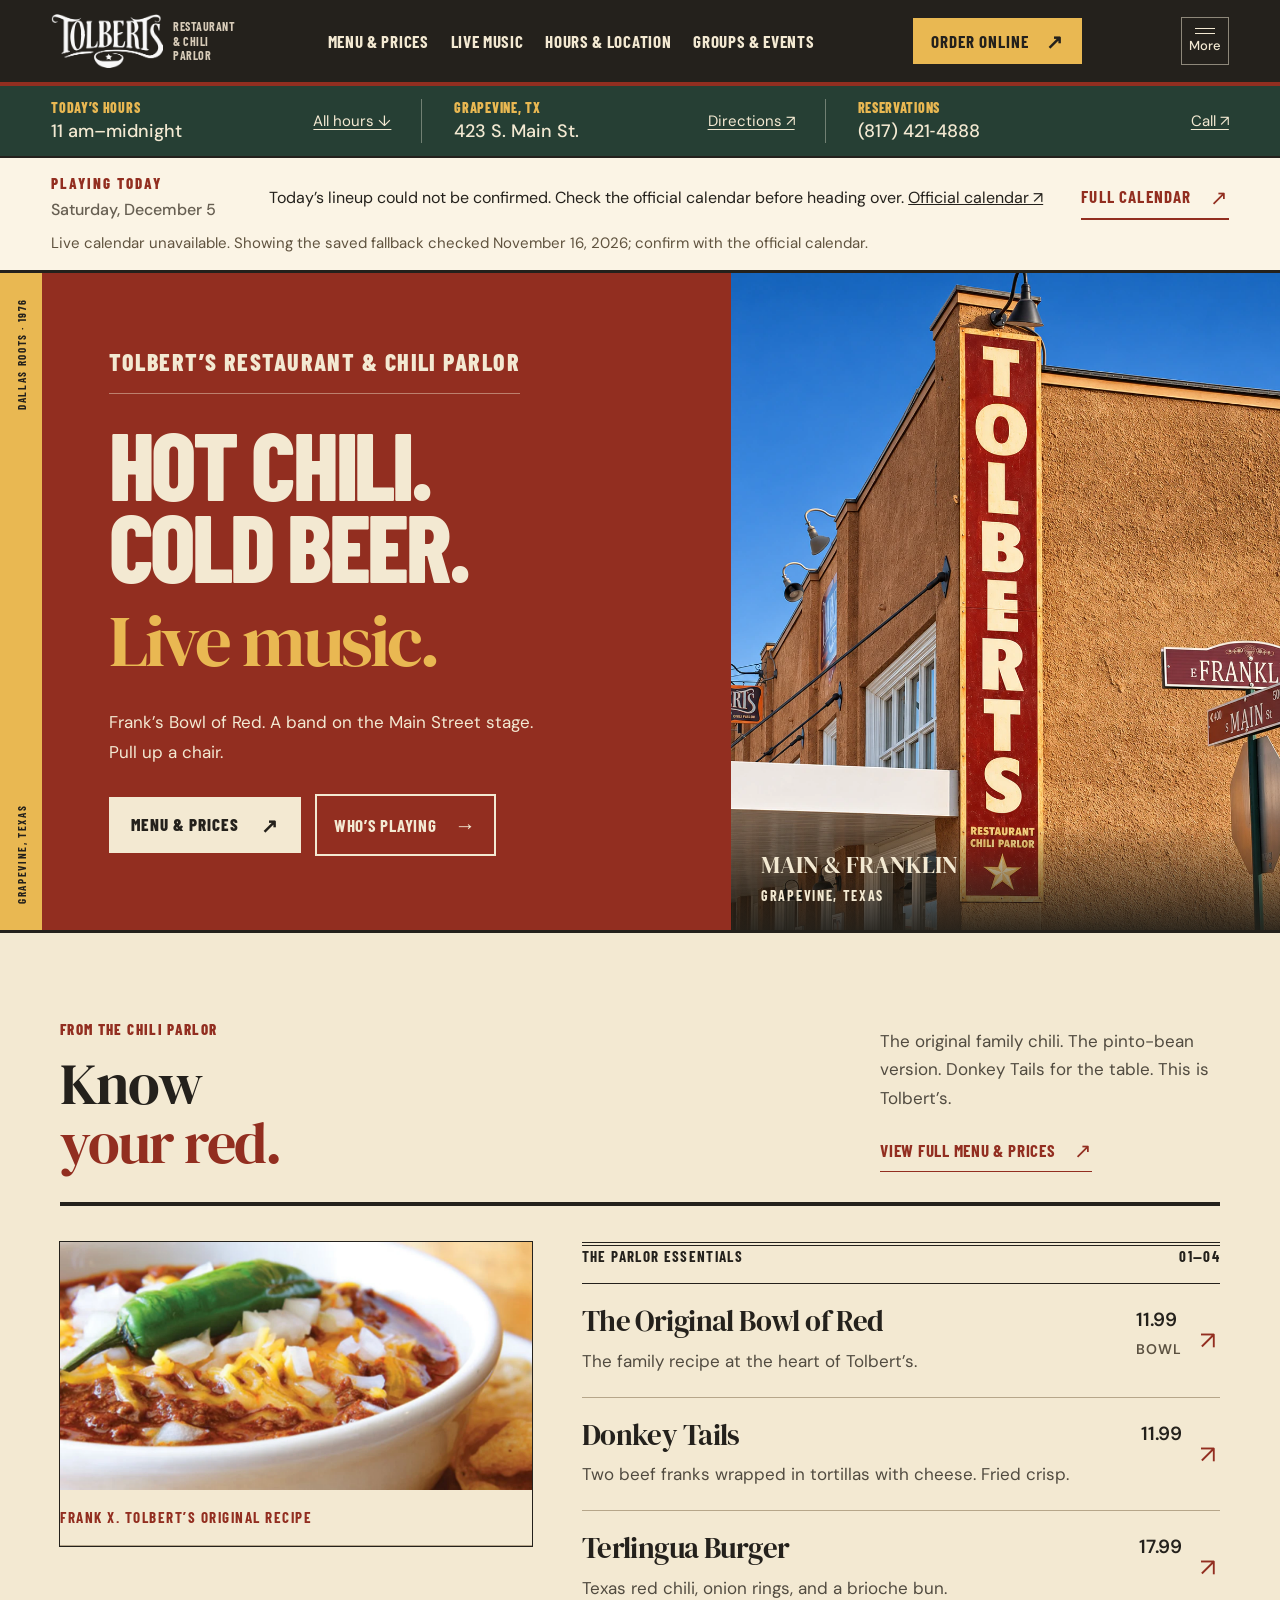
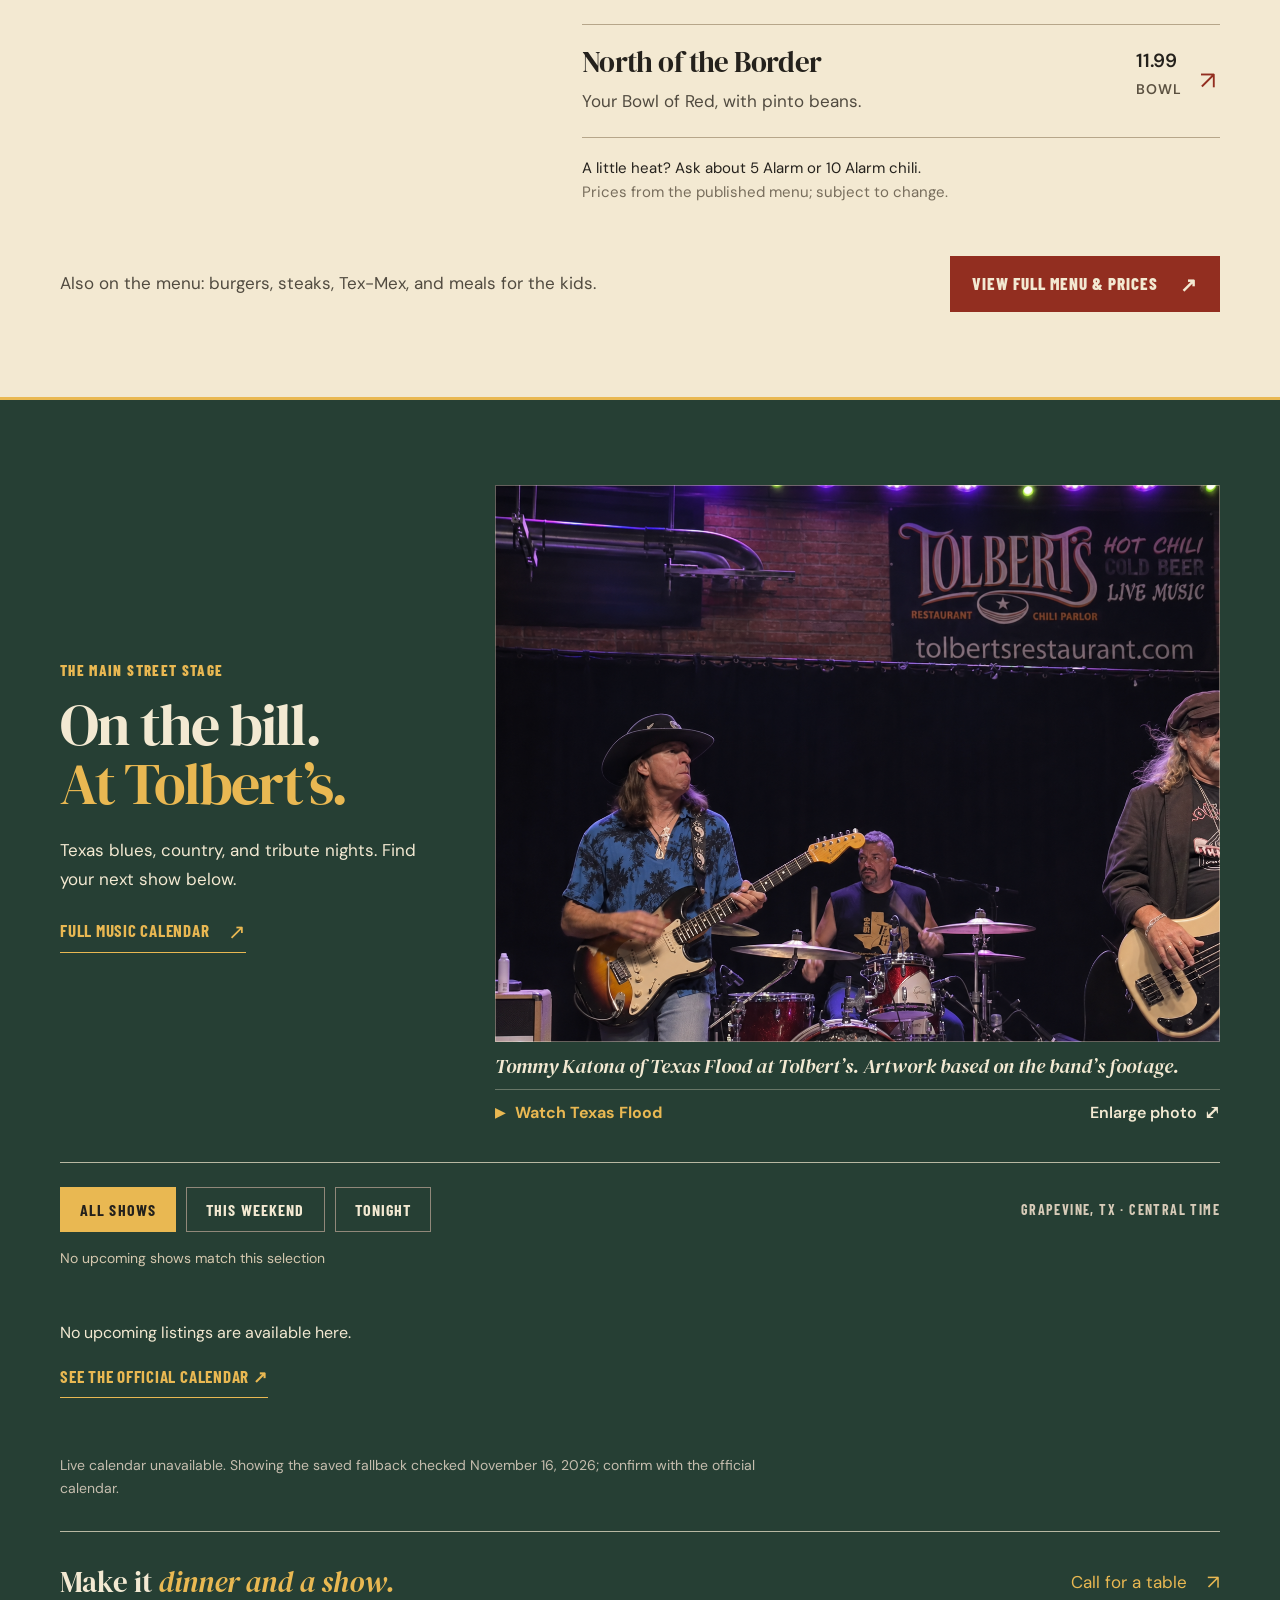
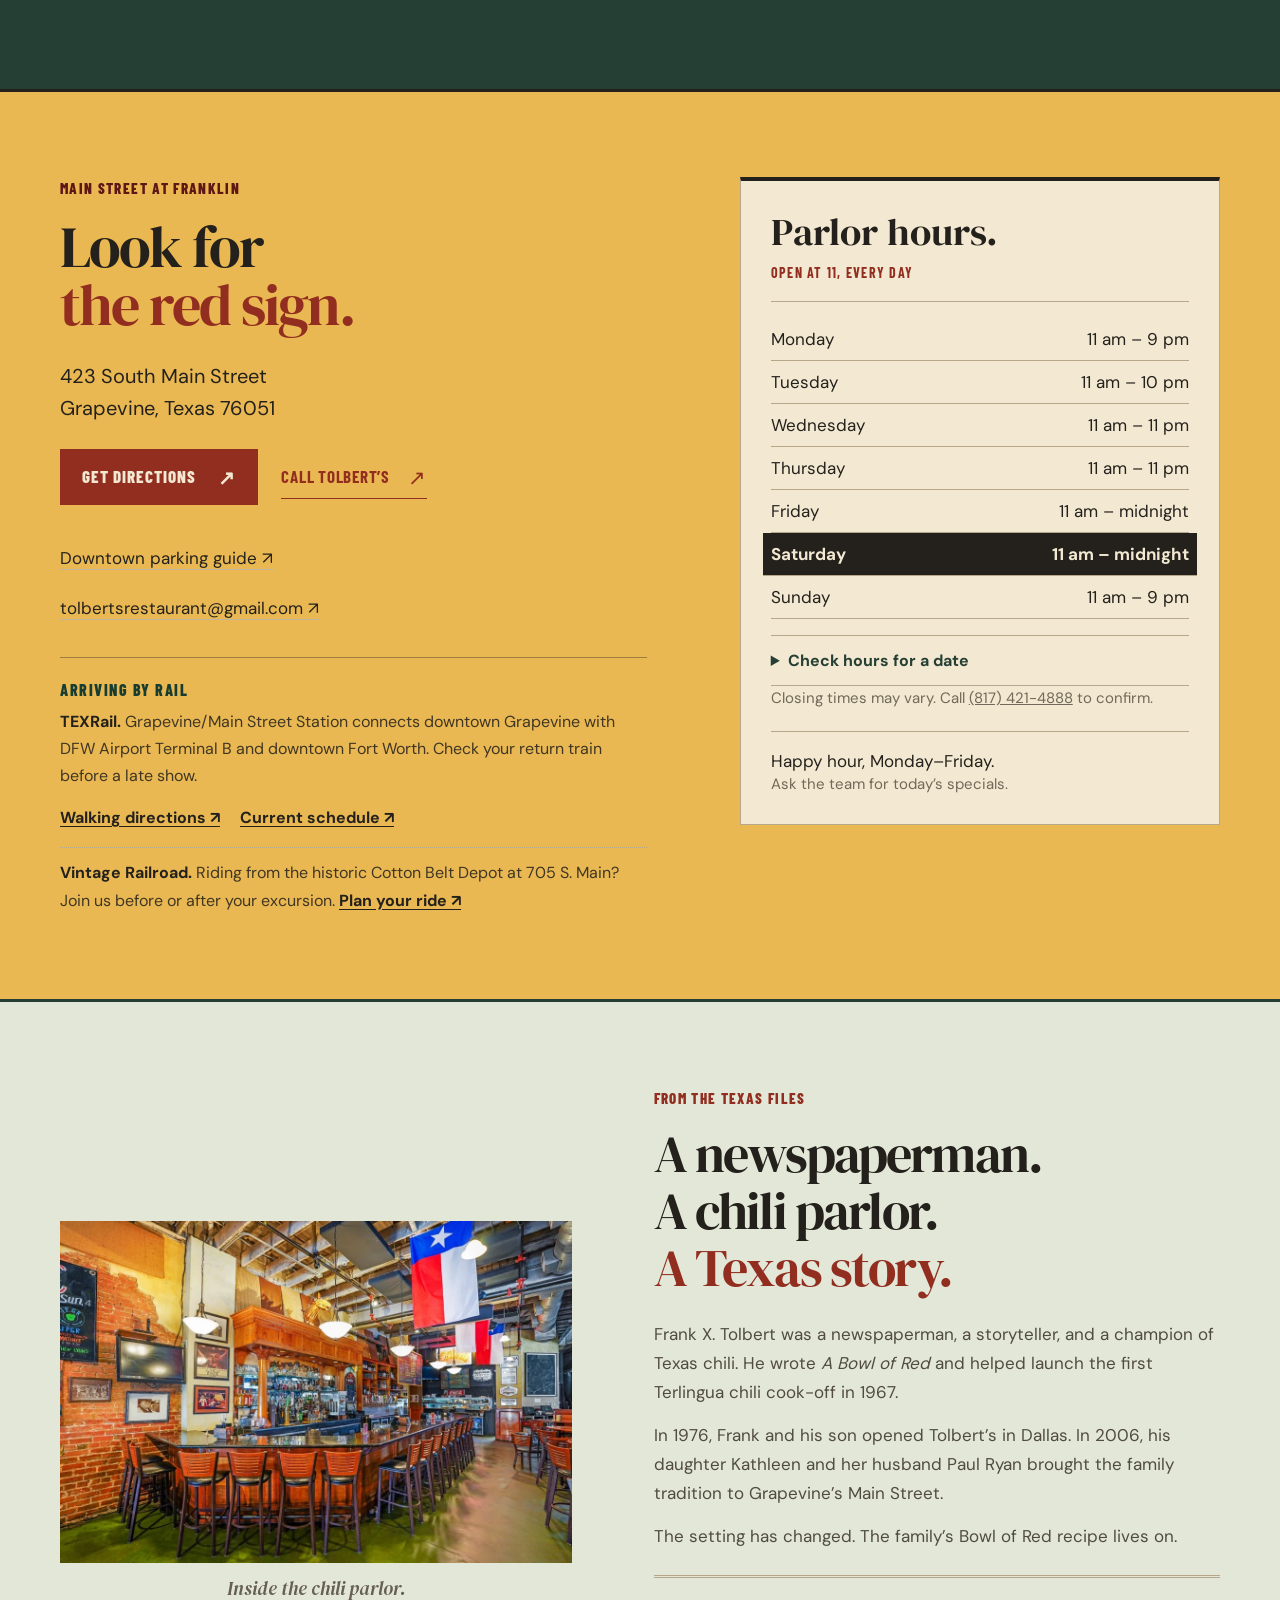
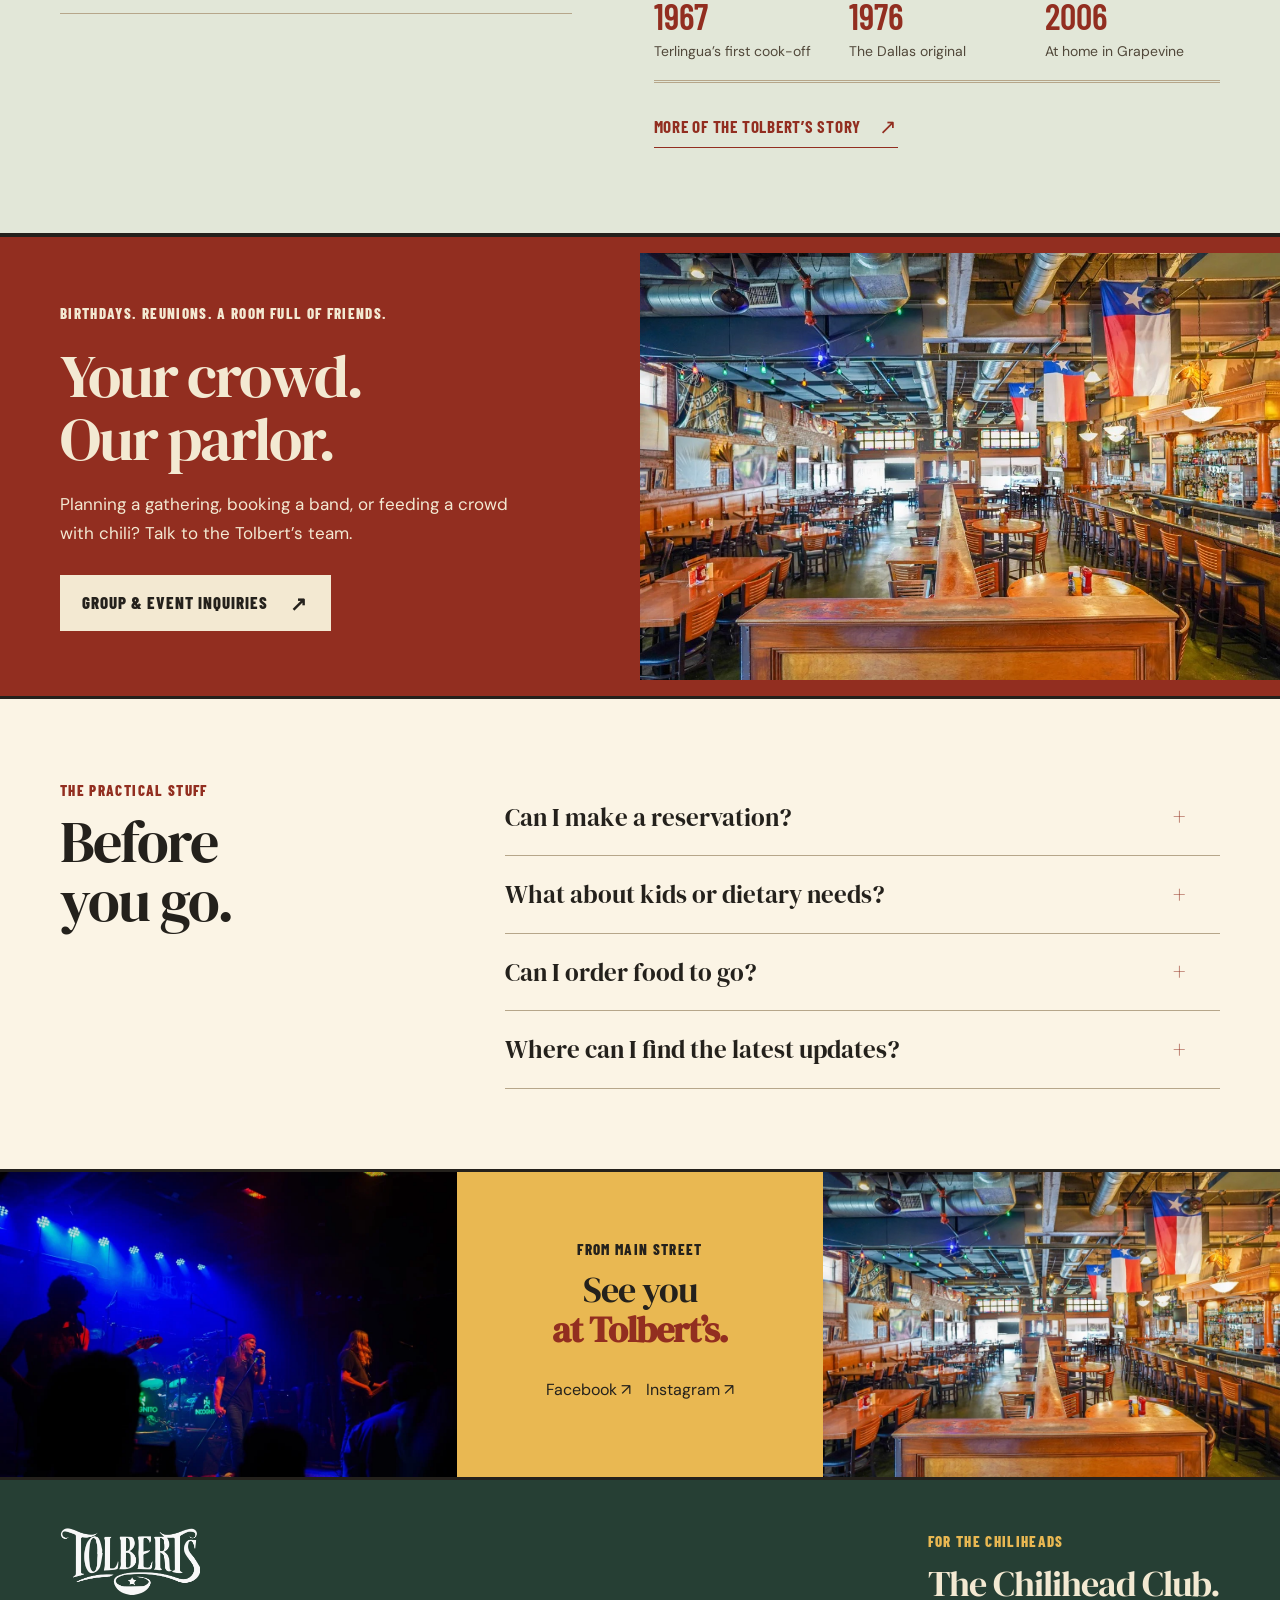
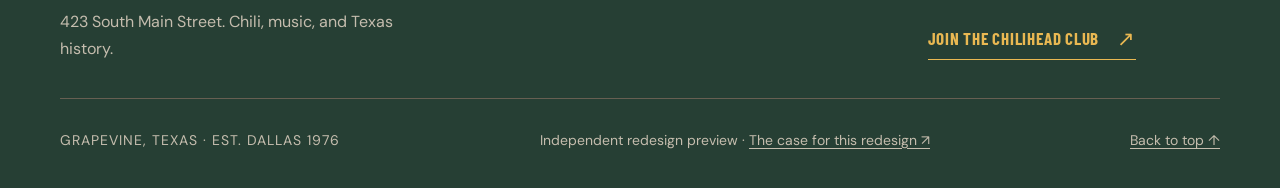
==== commit 0c62c800: "Enhance the Main and Franklin sign photo across the site and sharing card" ====
--- a/index.html
+++ b/index.html
@@ -1,5 +1,5 @@
 <!doctype html>
-<html lang="en"><head><meta charset="UTF-8"><meta name="viewport" content="width=device-width,initial-scale=1"><meta name="theme-color" content="#263f34"><meta name="robots" content="noindex,nofollow"><title>Tolbert’s — Hot Chili. Cold Beer. Live Music.</title><meta name="description" content="Discover a Texas original on Grapevine’s Main Street. Explore Tolbert’s chili, Southwestern favorites, live music, and family story."><meta property="og:title" content="Tolbert’s — A Texas Original"><meta property="og:description" content="Hot chili. Cold beer. Live music. Tolbert’s Restaurant &amp; Chili Parlor on Grapevine’s Main Street."><link rel="canonical" href="https://cmcnosky.github.io/tolberts-preview/"><meta property="og:url" content="https://cmcnosky.github.io/tolberts-preview/"><meta property="og:type" content="website"><link rel="icon" href="assets/favicon.svg"><link rel="stylesheet" href="fonts.css?v=2"><link rel="stylesheet" href="style.css?v=3"><link rel="stylesheet" href="parlor.css?v=5"><link rel="stylesheet" href="today-stage.css?v=8"><script src="common.js?v=4.2" defer></script><script src="shared-api.js?v=2" defer></script><script src="owner-content.js?v=5" defer></script><script src="owner-preview.js?v=11" defer></script><script src="calendar-data.js?v=3" defer></script><script src="music-model.js?v=12" defer></script><script src="music.js?v=16" defer></script><script src="app.js?v=16" defer></script><link rel="stylesheet" href="music-presentation.css?v=7"><link rel="stylesheet" href="photo-presentation.css?v=6"><meta property="og:image" content="https://cmcnosky.github.io/tolberts-preview/assets/social-preview-20261117-tommy-enhanced.jpg"><meta property="og:image:width" content="1200"><meta property="og:image:height" content="630"><meta property="og:image:type" content="image/jpeg"><meta property="og:image:alt" content="The tall red Tolbert’s sign at Main and Franklin fills the left half. On the right, a Bowl of Red sits above enhanced artwork of Tommy Katona playing guitar with the Texas Flood drummer behind him."><meta name="twitter:card" content="summary_large_image"><meta name="twitter:title" content="Tolbert’s — A Texas Original"><meta name="twitter:description" content="Hot chili. Cold beer. Live music. Tolbert’s Restaurant &amp; Chili Parlor on Grapevine’s Main Street."><meta name="twitter:image" content="https://cmcnosky.github.io/tolberts-preview/assets/social-preview-20261117-tommy-enhanced.jpg"><meta name="twitter:image:alt" content="The tall red Tolbert’s sign at Main and Franklin fills the left half. On the right, a Bowl of Red sits above enhanced artwork of Tommy Katona playing guitar with the Texas Flood drummer behind him."><link rel="stylesheet" href="guest-finish.css?v=1"><link rel="stylesheet" href="owner-access.css?v=5"><script src="owner-model.js?v=20261109.2" defer></script><script src="owner-access.js?v=3" defer></script><link rel="stylesheet" href="home-editorial.css?v=8"><link rel="stylesheet" href="editorial-readability.css?v=1"></head>
+<html lang="en"><head><meta charset="UTF-8"><meta name="viewport" content="width=device-width,initial-scale=1"><meta name="theme-color" content="#263f34"><meta name="robots" content="noindex,nofollow"><title>Tolbert’s — Hot Chili. Cold Beer. Live Music.</title><meta name="description" content="Discover a Texas original on Grapevine’s Main Street. Explore Tolbert’s chili, Southwestern favorites, live music, and family story."><meta property="og:title" content="Tolbert’s — A Texas Original"><meta property="og:description" content="Hot chili. Cold beer. Live music. Tolbert’s Restaurant &amp; Chili Parlor on Grapevine’s Main Street."><link rel="canonical" href="https://cmcnosky.github.io/tolberts-preview/"><meta property="og:url" content="https://cmcnosky.github.io/tolberts-preview/"><meta property="og:type" content="website"><link rel="icon" href="assets/favicon.svg"><link rel="stylesheet" href="fonts.css?v=2"><link rel="stylesheet" href="style.css?v=3"><link rel="stylesheet" href="parlor.css?v=5"><link rel="stylesheet" href="today-stage.css?v=8"><script src="common.js?v=4.2" defer></script><script src="shared-api.js?v=2" defer></script><script src="owner-content.js?v=6" defer></script><script src="owner-preview.js?v=11" defer></script><script src="calendar-data.js?v=3" defer></script><script src="music-model.js?v=12" defer></script><script src="music.js?v=16" defer></script><script src="app.js?v=16" defer></script><link rel="stylesheet" href="music-presentation.css?v=7"><link rel="stylesheet" href="photo-presentation.css?v=6"><meta property="og:image" content="https://cmcnosky.github.io/tolberts-preview/assets/social-preview-20261117-main-and-franklin.jpg"><meta property="og:image:width" content="1200"><meta property="og:image:height" content="630"><meta property="og:image:type" content="image/jpeg"><meta property="og:image:alt" content="The tall red Tolbert’s sign at Main and Franklin fills the left half. On the right, a Bowl of Red sits above enhanced artwork of Tommy Katona playing guitar with the Texas Flood drummer behind him."><meta name="twitter:card" content="summary_large_image"><meta name="twitter:title" content="Tolbert’s — A Texas Original"><meta name="twitter:description" content="Hot chili. Cold beer. Live music. Tolbert’s Restaurant &amp; Chili Parlor on Grapevine’s Main Street."><meta name="twitter:image" content="https://cmcnosky.github.io/tolberts-preview/assets/social-preview-20261117-main-and-franklin.jpg"><meta name="twitter:image:alt" content="The tall red Tolbert’s sign at Main and Franklin fills the left half. On the right, a Bowl of Red sits above enhanced artwork of Tommy Katona playing guitar with the Texas Flood drummer behind him."><link rel="stylesheet" href="guest-finish.css?v=1"><link rel="stylesheet" href="owner-access.css?v=5"><script src="owner-model.js?v=20261109.2" defer></script><script src="owner-access.js?v=3" defer></script><link rel="stylesheet" href="home-editorial.css?v=8"><link rel="stylesheet" href="editorial-readability.css?v=1"></head>
 <body class="parlor-skin editorial-home">
 <a class="skip" href="#main">Skip to content</a>
 <header class="header"><a class="brand" href="#" aria-label="Tolbert’s home"><img src="assets/logo-white.png" alt="Tolbert’s" width="162" height="78"><span>RESTAURANT &amp;<br class="brand-tagline-break"> CHILI PARLOR</span></a><nav class="desktop-nav" aria-label="Main navigation"><a href="menu.html">Menu &amp; prices</a><a href="music.html">Live music</a><a href="#visit">Hours &amp; location</a><a href="#groups">Groups &amp; events</a></nav><a class="button small order-link" href="https://order.spoton.com/rbbt-tolberts-restaurant-and-chili-parlor-15291/grapevine-tx/64e7d0d48137b6003f171eba" target="_blank" rel="noopener">Order online <span>↗</span></a><button class="nav-toggle" type="button" aria-label="More" aria-expanded="false" aria-controls="mobile-nav"><span></span><span></span><b>More</b></button></header>
@@ -15,7 +15,7 @@
   <noscript><p class="today-empty">See the <a href="https://tolbertsrestaurant.com/calendar/">official calendar</a> for today’s artists and set times.</p></noscript>
 </section>
 
-<section class="hero parlor-hero"><div class="editorial-rail" aria-hidden="true"><span>GRAPEVINE, TEXAS</span><span>DALLAS ROOTS · 1976</span></div><div class="hero-copy"><div class="eyebrow">TOLBERT’S RESTAURANT &amp; CHILI PARLOR</div><h1>Hot chili.<br>Cold beer.<br><em>Live music.</em></h1><p>Frank’s Bowl of Red. A band on the Main Street stage. Pull up a chair.</p><div class="actions"><a class="button" href="menu.html">Menu &amp; prices <span aria-hidden="true">↗</span></a><a class="text-link" href="music.html">Who’s playing <span aria-hidden="true">→</span></a></div><div class="hero-bottom"><span class="ticket-mark" aria-hidden="true">LIVE<br>AT<br>TOLBERT’S</span><div><span class="small-label" id="next-show-label">NEXT ON STAGE</span><a id="next-show" href="#music">See the upcoming lineup →</a></div></div></div><div class="parlor-collage"><figure class="sign-print"><img src="assets/main-street.webp" width="1280" height="1234" alt="The tall Tolbert’s sign at Main and Franklin in downtown Grapevine" fetchpriority="high"><figcaption><span>MAIN &amp; FRANKLIN</span><span>GRAPEVINE, TEXAS</span></figcaption></figure></div></section>
+<section class="hero parlor-hero"><div class="editorial-rail" aria-hidden="true"><span>GRAPEVINE, TEXAS</span><span>DALLAS ROOTS · 1976</span></div><div class="hero-copy"><div class="eyebrow">TOLBERT’S RESTAURANT &amp; CHILI PARLOR</div><h1>Hot chili.<br>Cold beer.<br><em>Live music.</em></h1><p>Frank’s Bowl of Red. A band on the Main Street stage. Pull up a chair.</p><div class="actions"><a class="button" href="menu.html">Menu &amp; prices <span aria-hidden="true">↗</span></a><a class="text-link" href="music.html">Who’s playing <span aria-hidden="true">→</span></a></div><div class="hero-bottom"><span class="ticket-mark" aria-hidden="true">LIVE<br>AT<br>TOLBERT’S</span><div><span class="small-label" id="next-show-label">NEXT ON STAGE</span><a id="next-show" href="#music">See the upcoming lineup →</a></div></div></div><div class="parlor-collage"><figure class="sign-print"><img src="assets/main-street-enhanced.webp" width="1277" height="1231" alt="The tall Tolbert’s sign at Main and Franklin in downtown Grapevine" fetchpriority="high"><figcaption><span>MAIN &amp; FRANKLIN</span><span>GRAPEVINE, TEXAS</span></figcaption></figure></div></section>
 
 <section id="menu" class="menu-section section-pad"><div class="section-heading"><div><div class="eyebrow">FROM THE CHILI PARLOR</div><h2>Know<br><em>your red.</em></h2></div><div class="heading-aside"><p>The original family chili. The pinto-bean version. Donkey Tails for the table. This is Tolbert’s.</p><a class="text-link" href="menu.html">View full menu &amp; prices <span>↗</span></a></div></div><div class="food-layout"><div class="food-feature"><img src="assets/hero-chili.webp" alt="A close-up of Tolbert’s Bowl of Red" width="1200" height="630" loading="lazy"><div class="food-tag">FRANK X. TOLBERT’S ORIGINAL RECIPE</div></div><div class="food-picks"><div class="pick-heading"><span>THE PARLOR ESSENTIALS</span><span>01—04</span></div><a class="food-pick" href="menu.html?q=Original%20Texas"><div><h3>The Original Bowl of Red</h3><p>The family recipe at the heart of Tolbert’s.</p></div><span class="price">11.99 <small>BOWL</small></span><span class="pick-arrow">↗</span></a><a class="food-pick" href="menu.html?q=Donkey%20Tails"><div><h3>Donkey Tails</h3><p>Two beef franks wrapped in tortillas with cheese. Fried crisp.</p></div><span class="price">11.99</span><span class="pick-arrow">↗</span></a><a class="food-pick" href="menu.html?q=Terlingua%20Burger"><div><h3>Terlingua Burger</h3><p>Texas red chili, onion rings, and a brioche bun.</p></div><span class="price">17.99</span><span class="pick-arrow">↗</span></a><a class="food-pick" href="menu.html?q=North%20of%20the%20Border"><div><h3>North of the Border</h3><p>Your Bowl of Red, with pinto beans.</p></div><span class="price">11.99 <small>BOWL</small></span><span class="pick-arrow">↗</span></a><div class="menu-footnote">A little heat? Ask about 5 Alarm or 10 Alarm chili.<br><span>Prices from the published menu; subject to change.</span></div></div></div><div class="menu-bottom"><span>Also on the menu: burgers, steaks, Tex-Mex, and meals for the kids.</span><a class="button" href="menu.html">View full menu &amp; prices <span>↗</span></a></div></section>
 <section id="music" class="music-section section-pad"><div class="section-heading"><div><div class="eyebrow">THE MAIN STREET STAGE</div><h2>On the bill.<br><em>At Tolbert’s.</em></h2></div><div class="heading-aside"><p>Texas blues, country, and tribute nights. Find your next show below.</p><a class="text-link light" href="music.html">Full music calendar <span>↗</span></a></div></div><div class="stage-print" id="texas-flood">
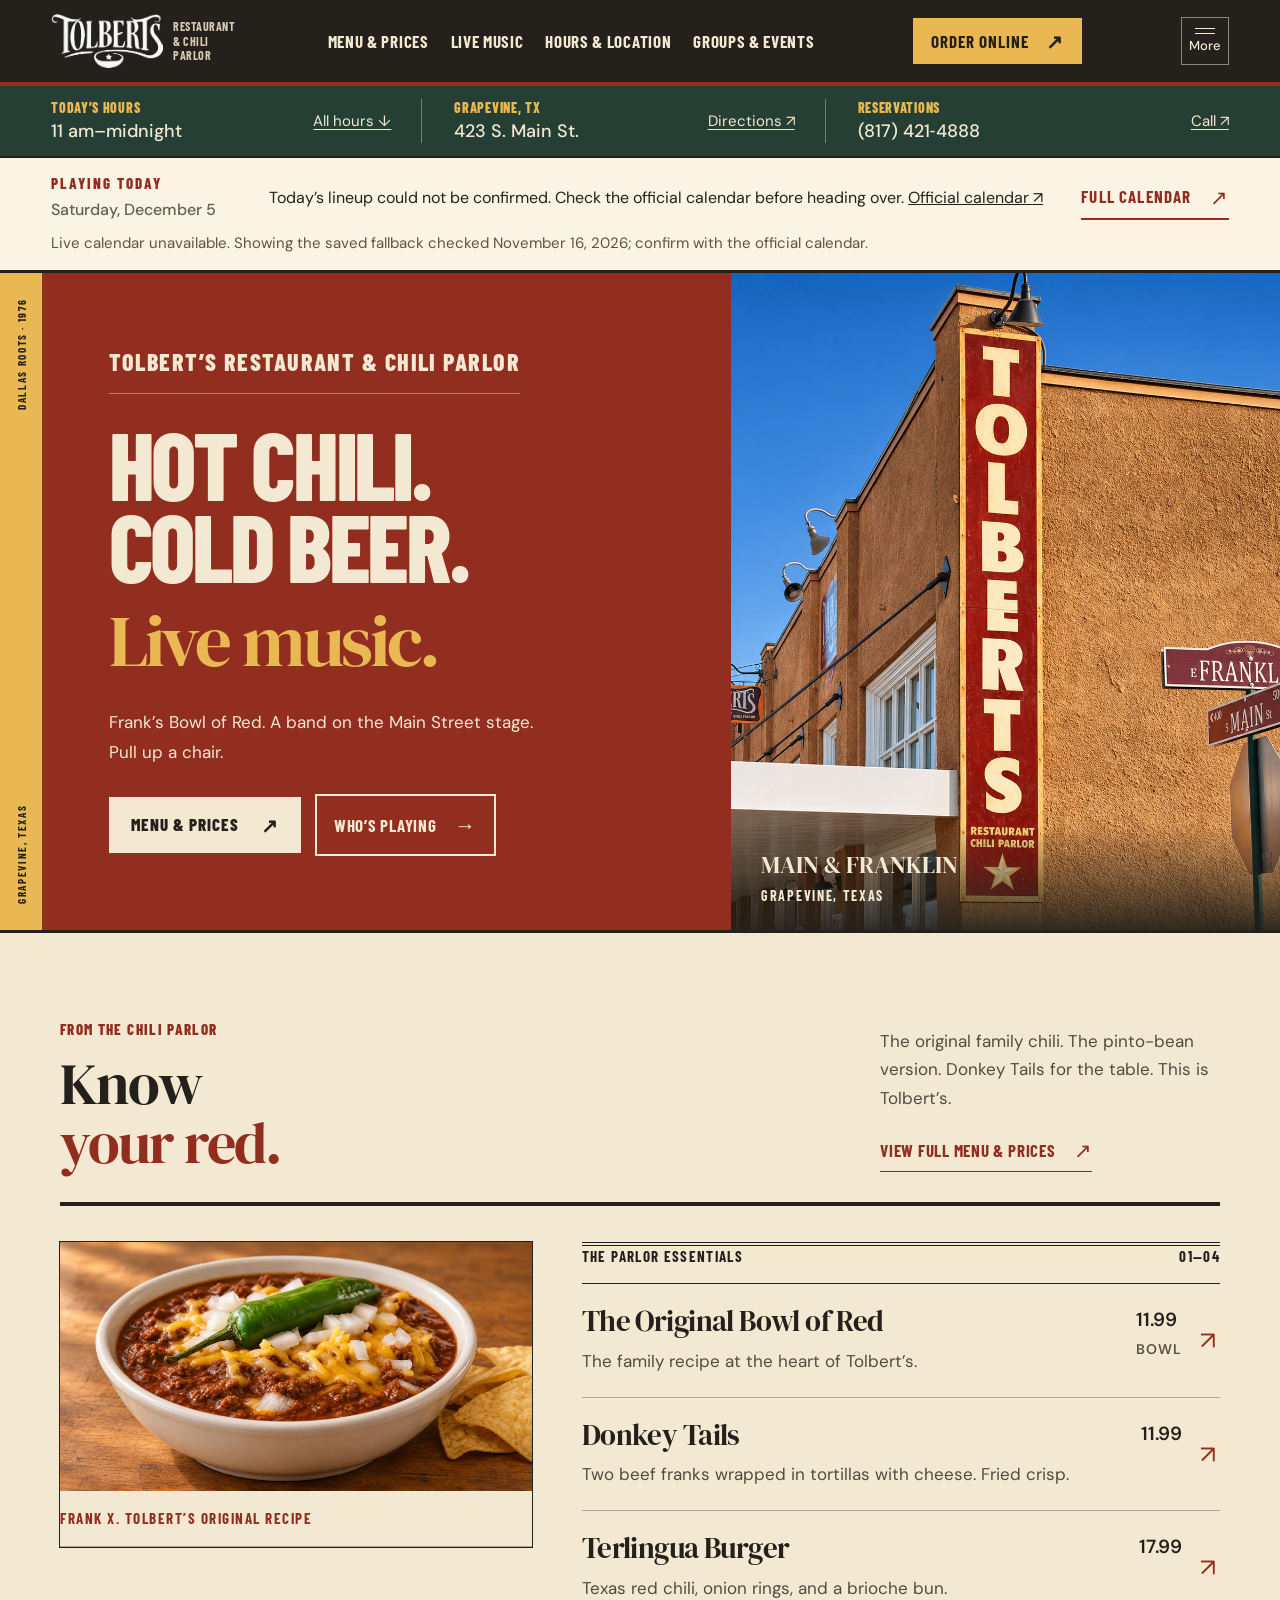
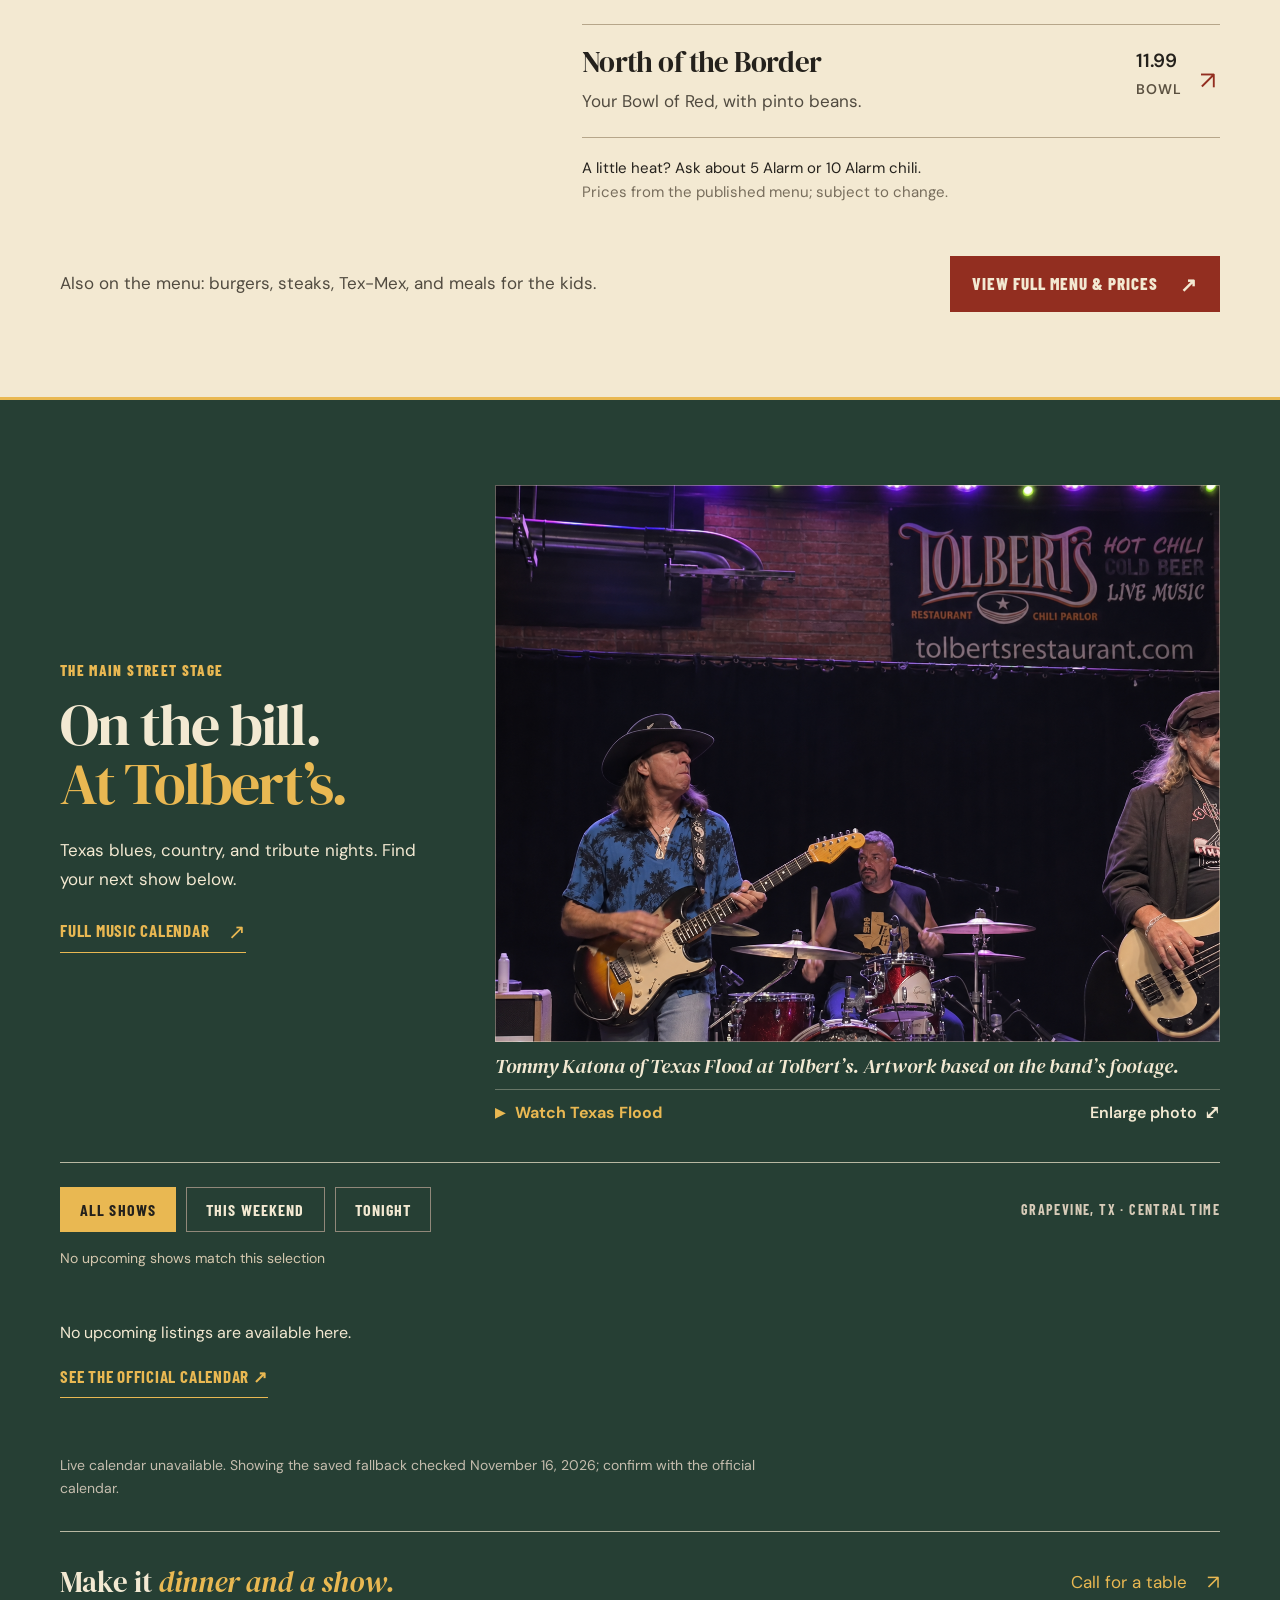
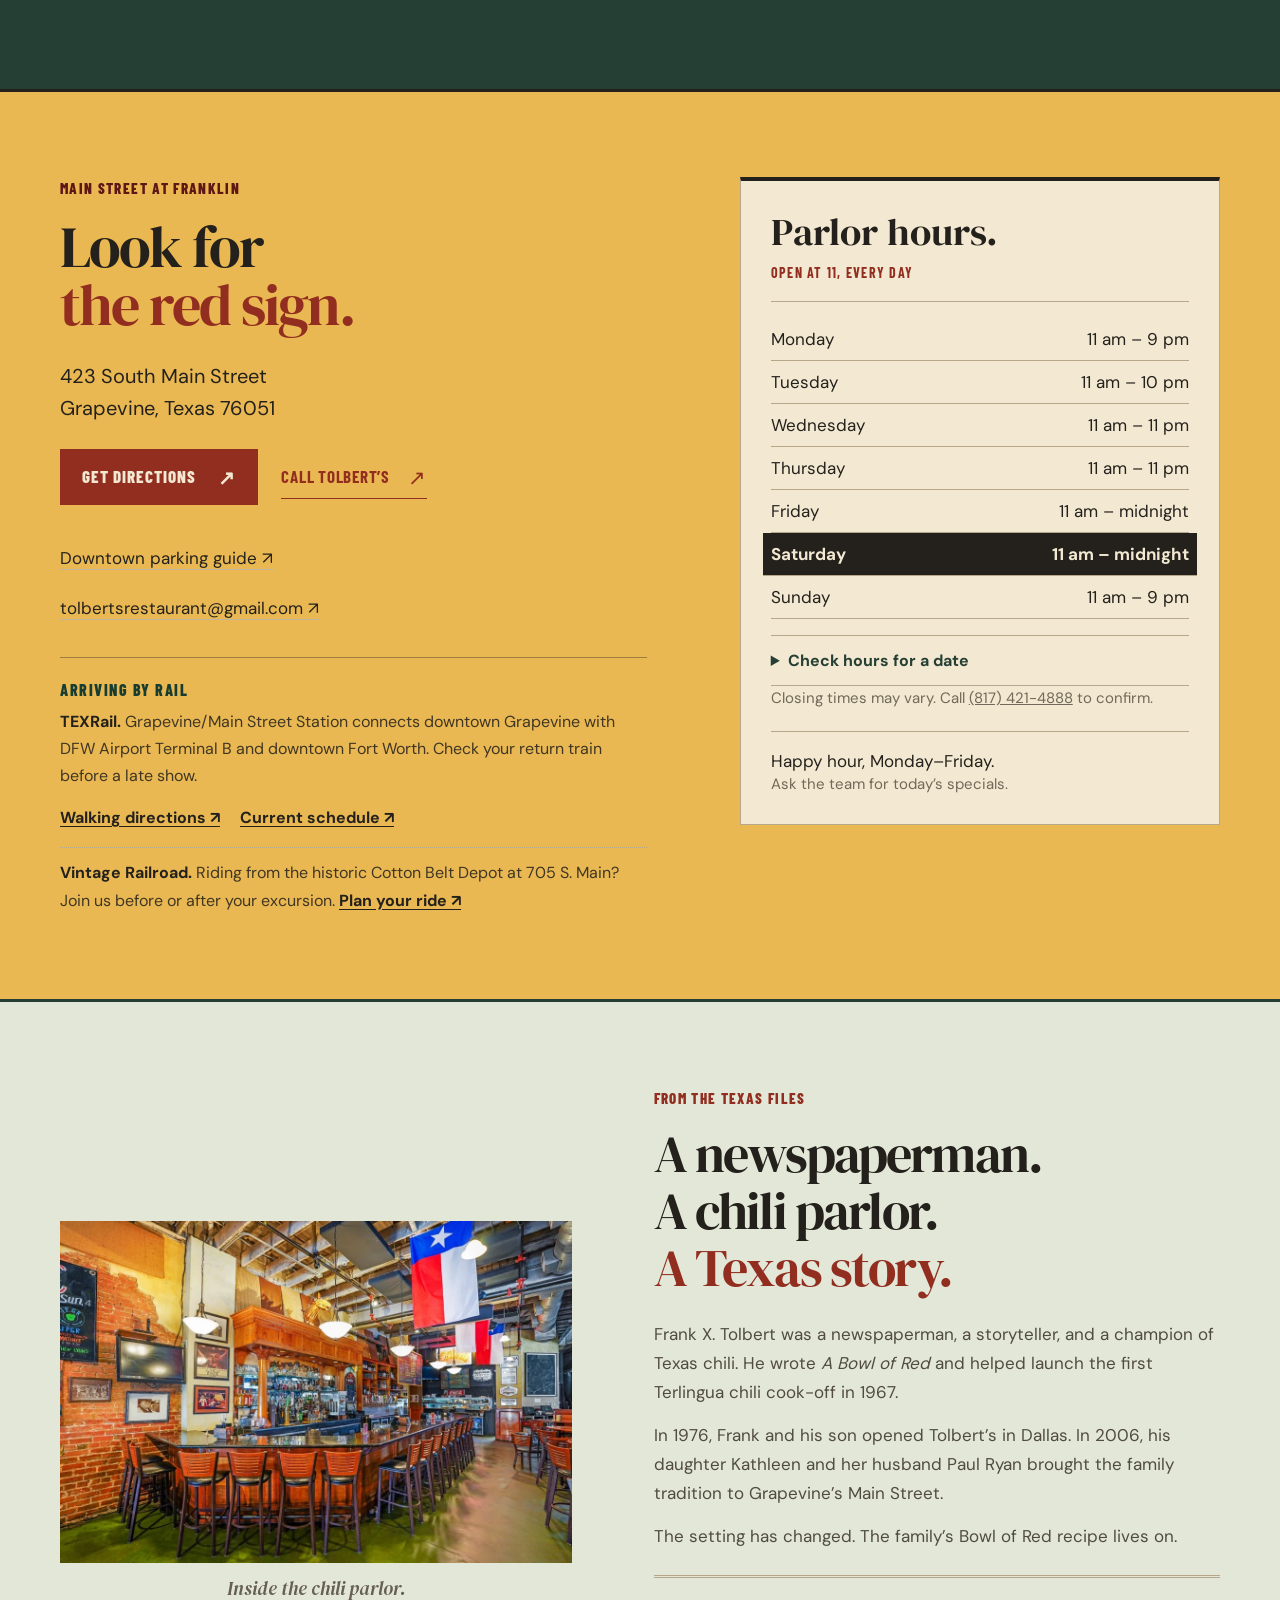
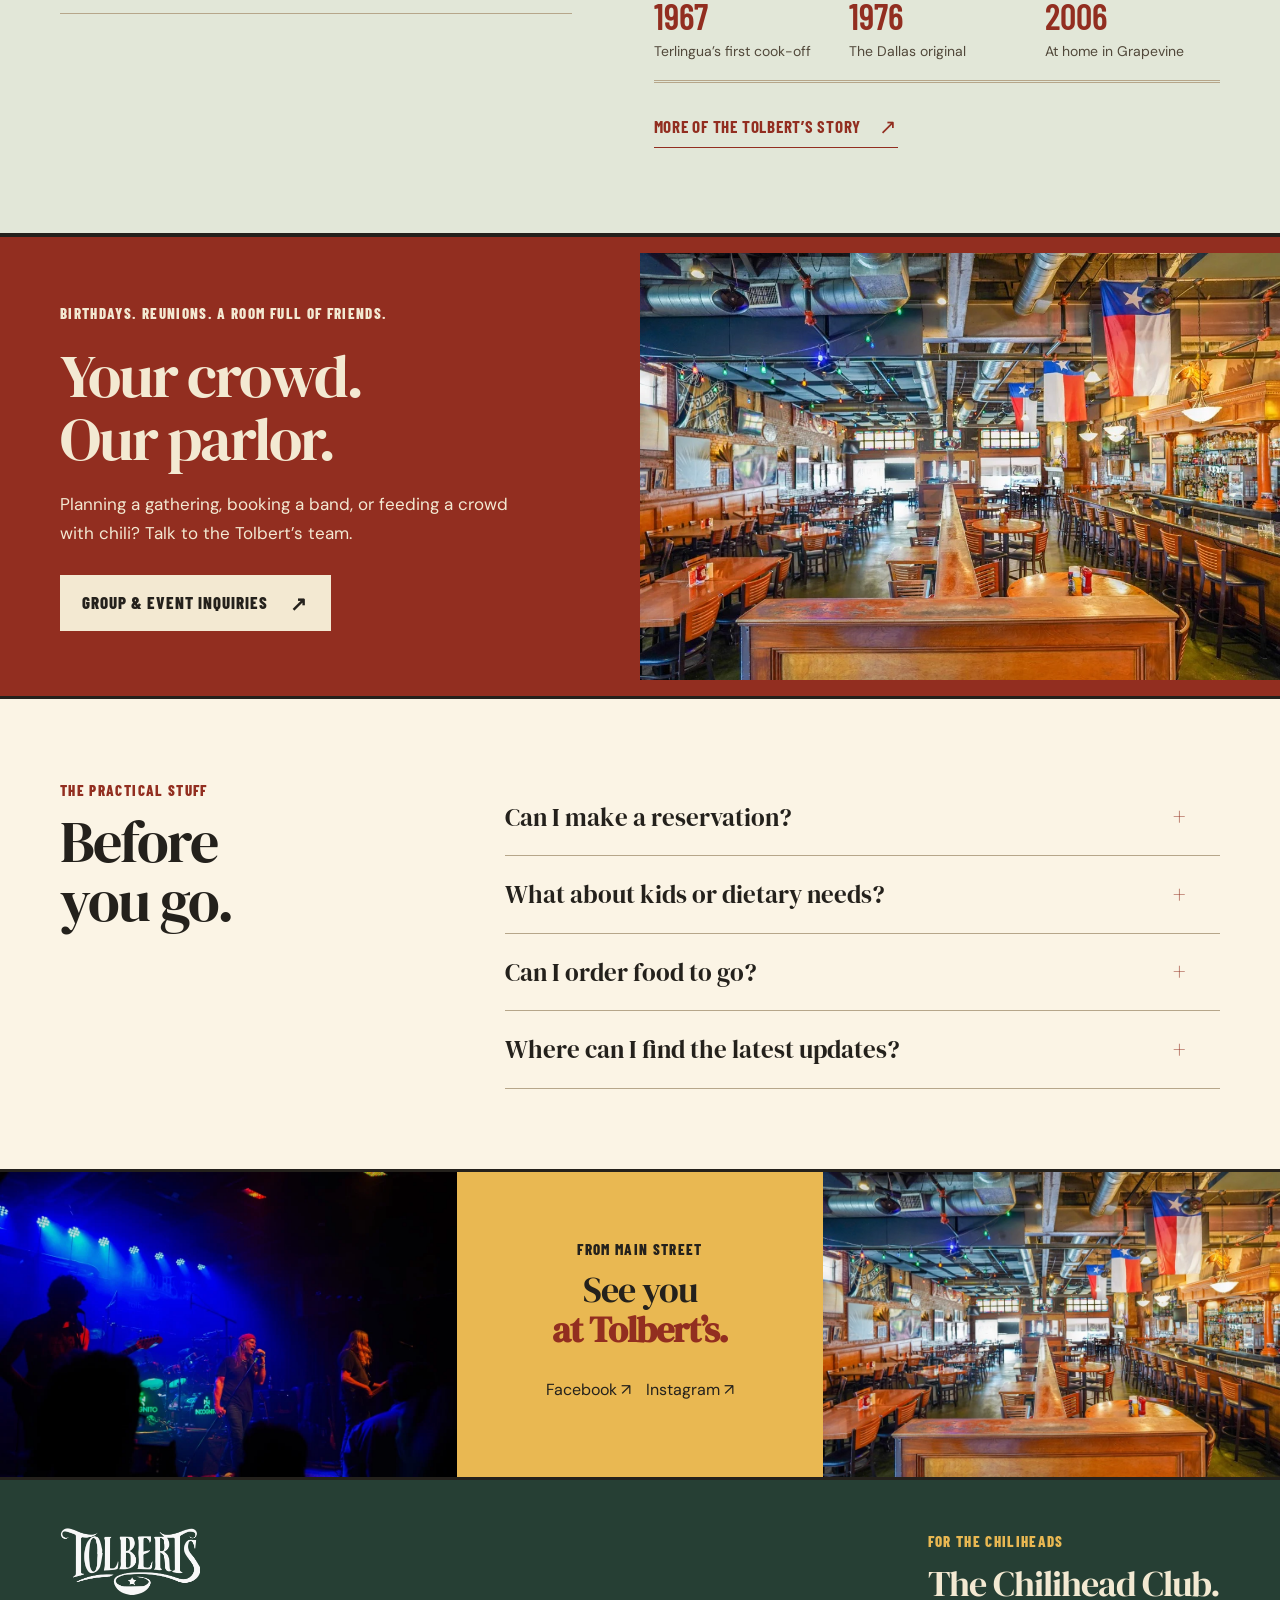
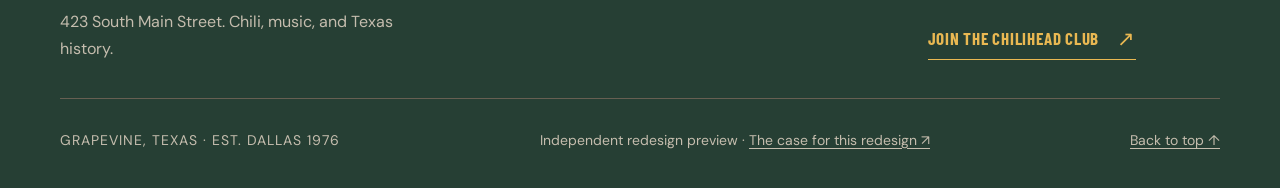
==== commit 13ff7137: "Feature the enhanced Bowl of Red on the homepage and split share card" ====
--- a/index.html
+++ b/index.html
@@ -1,5 +1,5 @@
 <!doctype html>
-<html lang="en"><head><meta charset="UTF-8"><meta name="viewport" content="width=device-width,initial-scale=1"><meta name="theme-color" content="#263f34"><meta name="robots" content="noindex,nofollow"><title>Tolbert’s — Hot Chili. Cold Beer. Live Music.</title><meta name="description" content="Discover a Texas original on Grapevine’s Main Street. Explore Tolbert’s chili, Southwestern favorites, live music, and family story."><meta property="og:title" content="Tolbert’s — A Texas Original"><meta property="og:description" content="Hot chili. Cold beer. Live music. Tolbert’s Restaurant &amp; Chili Parlor on Grapevine’s Main Street."><link rel="canonical" href="https://cmcnosky.github.io/tolberts-preview/"><meta property="og:url" content="https://cmcnosky.github.io/tolberts-preview/"><meta property="og:type" content="website"><link rel="icon" href="assets/favicon.svg"><link rel="stylesheet" href="fonts.css?v=2"><link rel="stylesheet" href="style.css?v=3"><link rel="stylesheet" href="parlor.css?v=5"><link rel="stylesheet" href="today-stage.css?v=8"><script src="common.js?v=4.2" defer></script><script src="shared-api.js?v=2" defer></script><script src="owner-content.js?v=6" defer></script><script src="owner-preview.js?v=11" defer></script><script src="calendar-data.js?v=3" defer></script><script src="music-model.js?v=12" defer></script><script src="music.js?v=16" defer></script><script src="app.js?v=16" defer></script><link rel="stylesheet" href="music-presentation.css?v=7"><link rel="stylesheet" href="photo-presentation.css?v=6"><meta property="og:image" content="https://cmcnosky.github.io/tolberts-preview/assets/social-preview-20261117-main-and-franklin.jpg"><meta property="og:image:width" content="1200"><meta property="og:image:height" content="630"><meta property="og:image:type" content="image/jpeg"><meta property="og:image:alt" content="The tall red Tolbert’s sign at Main and Franklin fills the left half. On the right, a Bowl of Red sits above enhanced artwork of Tommy Katona playing guitar with the Texas Flood drummer behind him."><meta name="twitter:card" content="summary_large_image"><meta name="twitter:title" content="Tolbert’s — A Texas Original"><meta name="twitter:description" content="Hot chili. Cold beer. Live music. Tolbert’s Restaurant &amp; Chili Parlor on Grapevine’s Main Street."><meta name="twitter:image" content="https://cmcnosky.github.io/tolberts-preview/assets/social-preview-20261117-main-and-franklin.jpg"><meta name="twitter:image:alt" content="The tall red Tolbert’s sign at Main and Franklin fills the left half. On the right, a Bowl of Red sits above enhanced artwork of Tommy Katona playing guitar with the Texas Flood drummer behind him."><link rel="stylesheet" href="guest-finish.css?v=1"><link rel="stylesheet" href="owner-access.css?v=5"><script src="owner-model.js?v=20261109.2" defer></script><script src="owner-access.js?v=3" defer></script><link rel="stylesheet" href="home-editorial.css?v=8"><link rel="stylesheet" href="editorial-readability.css?v=1"></head>
+<html lang="en"><head><meta charset="UTF-8"><meta name="viewport" content="width=device-width,initial-scale=1"><meta name="theme-color" content="#263f34"><meta name="robots" content="noindex,nofollow"><title>Tolbert’s — Hot Chili. Cold Beer. Live Music.</title><meta name="description" content="Discover a Texas original on Grapevine’s Main Street. Explore Tolbert’s chili, Southwestern favorites, live music, and family story."><meta property="og:title" content="Tolbert’s — A Texas Original"><meta property="og:description" content="Hot chili. Cold beer. Live music. Tolbert’s Restaurant &amp; Chili Parlor on Grapevine’s Main Street."><link rel="canonical" href="https://cmcnosky.github.io/tolberts-preview/"><meta property="og:url" content="https://cmcnosky.github.io/tolberts-preview/"><meta property="og:type" content="website"><link rel="icon" href="assets/favicon.svg"><link rel="stylesheet" href="fonts.css?v=2"><link rel="stylesheet" href="style.css?v=3"><link rel="stylesheet" href="parlor.css?v=5"><link rel="stylesheet" href="today-stage.css?v=8"><script src="common.js?v=4.2" defer></script><script src="shared-api.js?v=2" defer></script><script src="owner-content.js?v=7" defer></script><script src="owner-preview.js?v=11" defer></script><script src="calendar-data.js?v=3" defer></script><script src="music-model.js?v=12" defer></script><script src="music.js?v=16" defer></script><script src="app.js?v=16" defer></script><link rel="stylesheet" href="music-presentation.css?v=7"><link rel="stylesheet" href="photo-presentation.css?v=6"><meta property="og:image" content="https://cmcnosky.github.io/tolberts-preview/assets/social-preview-20261117-bowl-of-red.jpg"><meta property="og:image:width" content="1200"><meta property="og:image:height" content="630"><meta property="og:image:type" content="image/jpeg"><meta property="og:image:alt" content="The tall red Tolbert’s sign at Main and Franklin fills the left half. On the right, a Bowl of Red sits above enhanced artwork of Tommy Katona playing guitar with the Texas Flood drummer behind him."><meta name="twitter:card" content="summary_large_image"><meta name="twitter:title" content="Tolbert’s — A Texas Original"><meta name="twitter:description" content="Hot chili. Cold beer. Live music. Tolbert’s Restaurant &amp; Chili Parlor on Grapevine’s Main Street."><meta name="twitter:image" content="https://cmcnosky.github.io/tolberts-preview/assets/social-preview-20261117-bowl-of-red.jpg"><meta name="twitter:image:alt" content="The tall red Tolbert’s sign at Main and Franklin fills the left half. On the right, a Bowl of Red sits above enhanced artwork of Tommy Katona playing guitar with the Texas Flood drummer behind him."><link rel="stylesheet" href="guest-finish.css?v=1"><link rel="stylesheet" href="owner-access.css?v=5"><script src="owner-model.js?v=20261109.2" defer></script><script src="owner-access.js?v=3" defer></script><link rel="stylesheet" href="home-editorial.css?v=8"><link rel="stylesheet" href="editorial-readability.css?v=1"></head>
 <body class="parlor-skin editorial-home">
 <a class="skip" href="#main">Skip to content</a>
 <header class="header"><a class="brand" href="#" aria-label="Tolbert’s home"><img src="assets/logo-white.png" alt="Tolbert’s" width="162" height="78"><span>RESTAURANT &amp;<br class="brand-tagline-break"> CHILI PARLOR</span></a><nav class="desktop-nav" aria-label="Main navigation"><a href="menu.html">Menu &amp; prices</a><a href="music.html">Live music</a><a href="#visit">Hours &amp; location</a><a href="#groups">Groups &amp; events</a></nav><a class="button small order-link" href="https://order.spoton.com/rbbt-tolberts-restaurant-and-chili-parlor-15291/grapevine-tx/64e7d0d48137b6003f171eba" target="_blank" rel="noopener">Order online <span>↗</span></a><button class="nav-toggle" type="button" aria-label="More" aria-expanded="false" aria-controls="mobile-nav"><span></span><span></span><b>More</b></button></header>
@@ -17,7 +17,7 @@
 
 <section class="hero parlor-hero"><div class="editorial-rail" aria-hidden="true"><span>GRAPEVINE, TEXAS</span><span>DALLAS ROOTS · 1976</span></div><div class="hero-copy"><div class="eyebrow">TOLBERT’S RESTAURANT &amp; CHILI PARLOR</div><h1>Hot chili.<br>Cold beer.<br><em>Live music.</em></h1><p>Frank’s Bowl of Red. A band on the Main Street stage. Pull up a chair.</p><div class="actions"><a class="button" href="menu.html">Menu &amp; prices <span aria-hidden="true">↗</span></a><a class="text-link" href="music.html">Who’s playing <span aria-hidden="true">→</span></a></div><div class="hero-bottom"><span class="ticket-mark" aria-hidden="true">LIVE<br>AT<br>TOLBERT’S</span><div><span class="small-label" id="next-show-label">NEXT ON STAGE</span><a id="next-show" href="#music">See the upcoming lineup →</a></div></div></div><div class="parlor-collage"><figure class="sign-print"><img src="assets/main-street-enhanced.webp" width="1277" height="1231" alt="The tall Tolbert’s sign at Main and Franklin in downtown Grapevine" fetchpriority="high"><figcaption><span>MAIN &amp; FRANKLIN</span><span>GRAPEVINE, TEXAS</span></figcaption></figure></div></section>
 
-<section id="menu" class="menu-section section-pad"><div class="section-heading"><div><div class="eyebrow">FROM THE CHILI PARLOR</div><h2>Know<br><em>your red.</em></h2></div><div class="heading-aside"><p>The original family chili. The pinto-bean version. Donkey Tails for the table. This is Tolbert’s.</p><a class="text-link" href="menu.html">View full menu &amp; prices <span>↗</span></a></div></div><div class="food-layout"><div class="food-feature"><img src="assets/hero-chili.webp" alt="A close-up of Tolbert’s Bowl of Red" width="1200" height="630" loading="lazy"><div class="food-tag">FRANK X. TOLBERT’S ORIGINAL RECIPE</div></div><div class="food-picks"><div class="pick-heading"><span>THE PARLOR ESSENTIALS</span><span>01—04</span></div><a class="food-pick" href="menu.html?q=Original%20Texas"><div><h3>The Original Bowl of Red</h3><p>The family recipe at the heart of Tolbert’s.</p></div><span class="price">11.99 <small>BOWL</small></span><span class="pick-arrow">↗</span></a><a class="food-pick" href="menu.html?q=Donkey%20Tails"><div><h3>Donkey Tails</h3><p>Two beef franks wrapped in tortillas with cheese. Fried crisp.</p></div><span class="price">11.99</span><span class="pick-arrow">↗</span></a><a class="food-pick" href="menu.html?q=Terlingua%20Burger"><div><h3>Terlingua Burger</h3><p>Texas red chili, onion rings, and a brioche bun.</p></div><span class="price">17.99</span><span class="pick-arrow">↗</span></a><a class="food-pick" href="menu.html?q=North%20of%20the%20Border"><div><h3>North of the Border</h3><p>Your Bowl of Red, with pinto beans.</p></div><span class="price">11.99 <small>BOWL</small></span><span class="pick-arrow">↗</span></a><div class="menu-footnote">A little heat? Ask about 5 Alarm or 10 Alarm chili.<br><span>Prices from the published menu; subject to change.</span></div></div></div><div class="menu-bottom"><span>Also on the menu: burgers, steaks, Tex-Mex, and meals for the kids.</span><a class="button" href="menu.html">View full menu &amp; prices <span>↗</span></a></div></section>
+<section id="menu" class="menu-section section-pad"><div class="section-heading"><div><div class="eyebrow">FROM THE CHILI PARLOR</div><h2>Know<br><em>your red.</em></h2></div><div class="heading-aside"><p>The original family chili. The pinto-bean version. Donkey Tails for the table. This is Tolbert’s.</p><a class="text-link" href="menu.html">View full menu &amp; prices <span>↗</span></a></div></div><div class="food-layout"><div class="food-feature"><img src="assets/bowl-of-red-enhanced.webp" alt="Tolbert’s Bowl of Red topped with melted cheddar, diced onion and a whole green pepper." width="1726" height="911" loading="lazy"><div class="food-tag">FRANK X. TOLBERT’S ORIGINAL RECIPE</div></div><div class="food-picks"><div class="pick-heading"><span>THE PARLOR ESSENTIALS</span><span>01—04</span></div><a class="food-pick" href="menu.html?q=Original%20Texas"><div><h3>The Original Bowl of Red</h3><p>The family recipe at the heart of Tolbert’s.</p></div><span class="price">11.99 <small>BOWL</small></span><span class="pick-arrow">↗</span></a><a class="food-pick" href="menu.html?q=Donkey%20Tails"><div><h3>Donkey Tails</h3><p>Two beef franks wrapped in tortillas with cheese. Fried crisp.</p></div><span class="price">11.99</span><span class="pick-arrow">↗</span></a><a class="food-pick" href="menu.html?q=Terlingua%20Burger"><div><h3>Terlingua Burger</h3><p>Texas red chili, onion rings, and a brioche bun.</p></div><span class="price">17.99</span><span class="pick-arrow">↗</span></a><a class="food-pick" href="menu.html?q=North%20of%20the%20Border"><div><h3>North of the Border</h3><p>Your Bowl of Red, with pinto beans.</p></div><span class="price">11.99 <small>BOWL</small></span><span class="pick-arrow">↗</span></a><div class="menu-footnote">A little heat? Ask about 5 Alarm or 10 Alarm chili.<br><span>Prices from the published menu; subject to change.</span></div></div></div><div class="menu-bottom"><span>Also on the menu: burgers, steaks, Tex-Mex, and meals for the kids.</span><a class="button" href="menu.html">View full menu &amp; prices <span>↗</span></a></div></section>
 <section id="music" class="music-section section-pad"><div class="section-heading"><div><div class="eyebrow">THE MAIN STREET STAGE</div><h2>On the bill.<br><em>At Tolbert’s.</em></h2></div><div class="heading-aside"><p>Texas blues, country, and tribute nights. Find your next show below.</p><a class="text-link light" href="music.html">Full music calendar <span>↗</span></a></div></div><div class="stage-print" id="texas-flood">
   <figure class="stage-portrait">
     <img src="assets/texas-flood-enhanced-artwork.webp" loading="lazy" width="1430" height="1100" alt="Tommy Katona in a black hat, playing electric guitar beneath the Tolbert’s sign with the Texas Flood drummer behind him.">
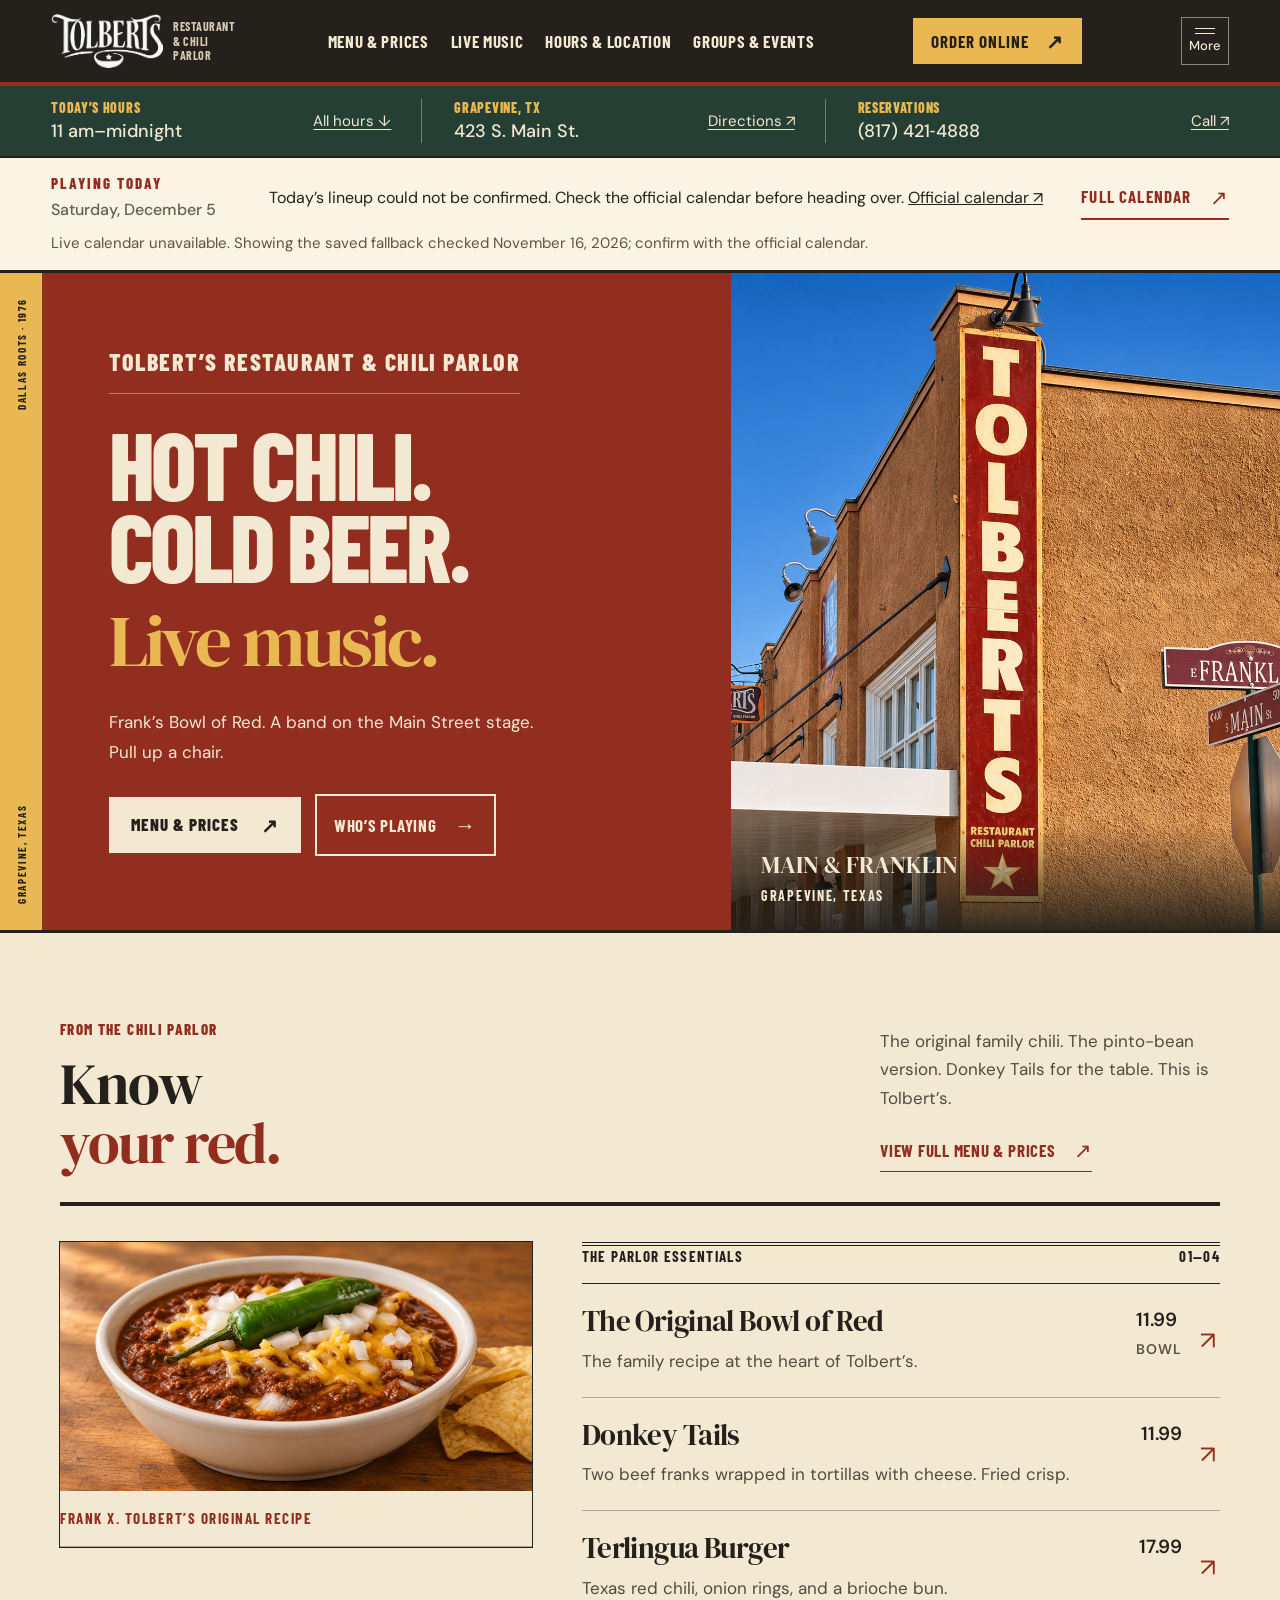
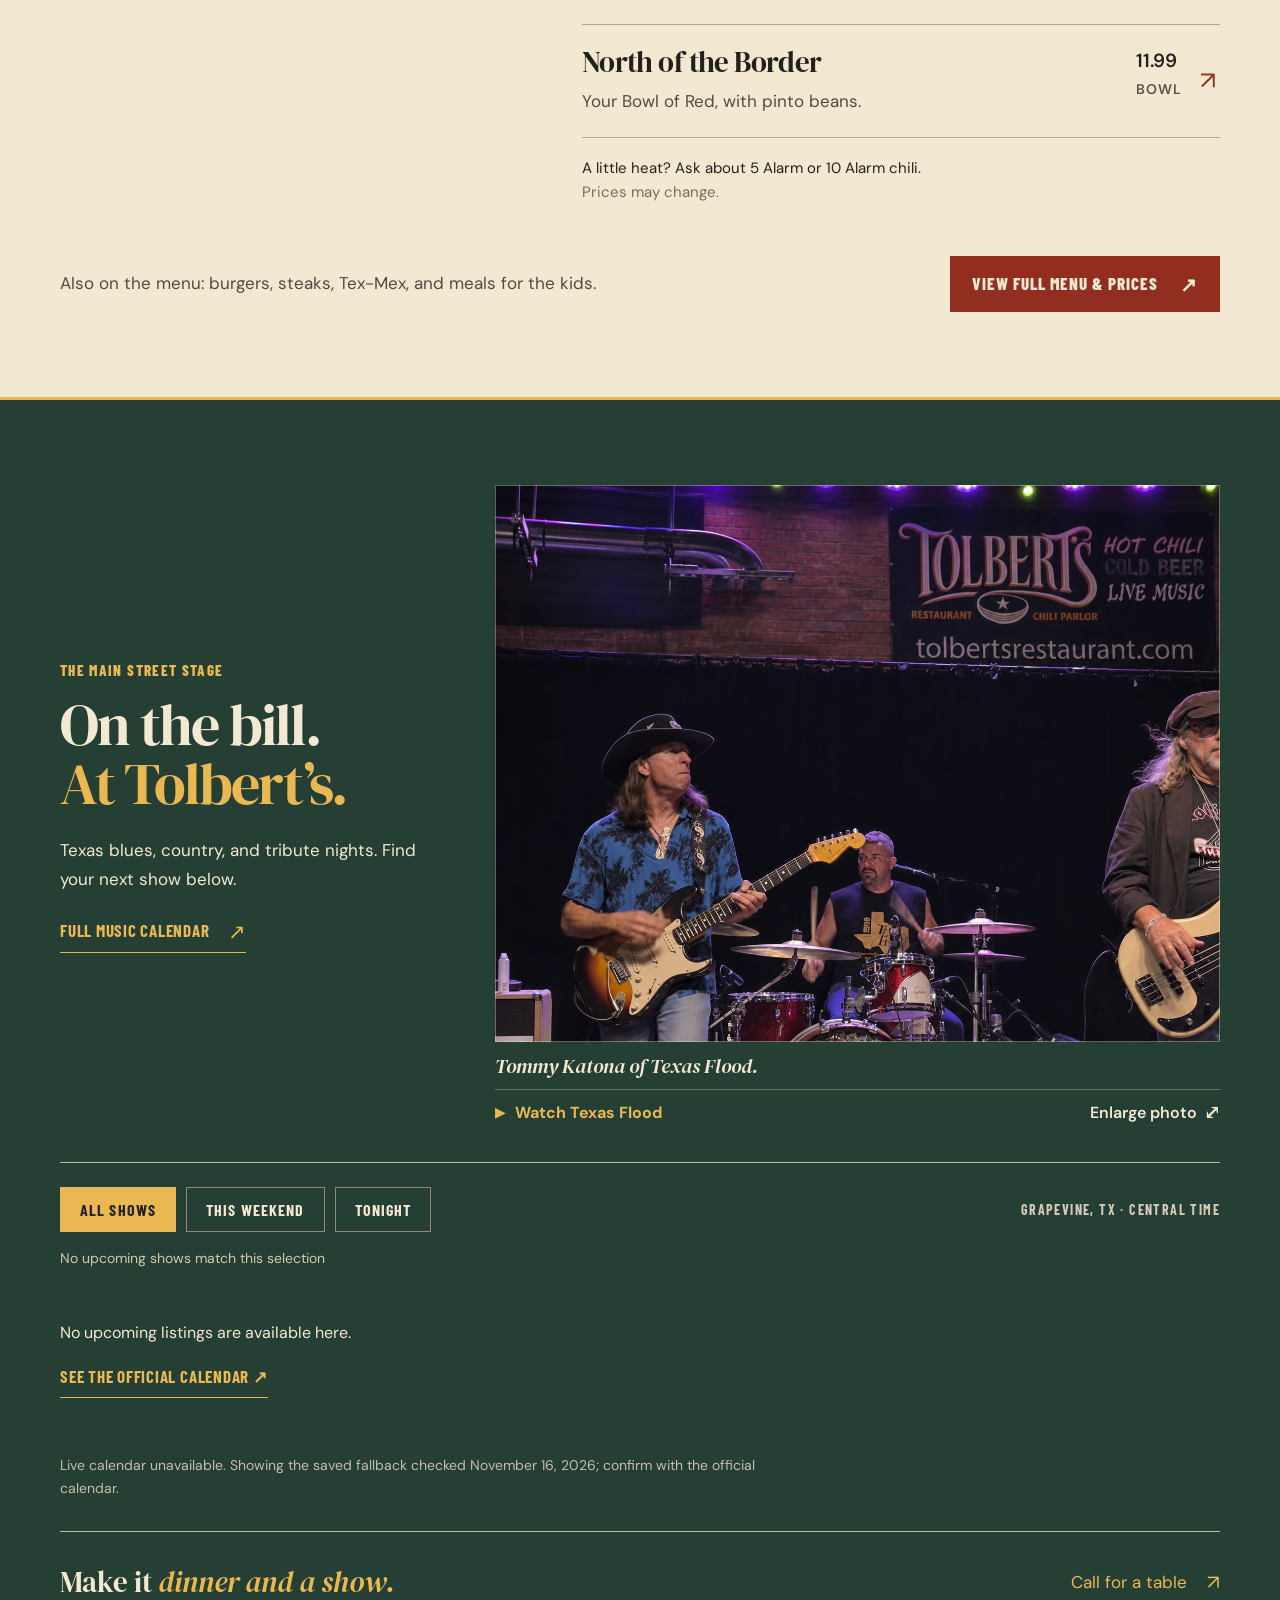
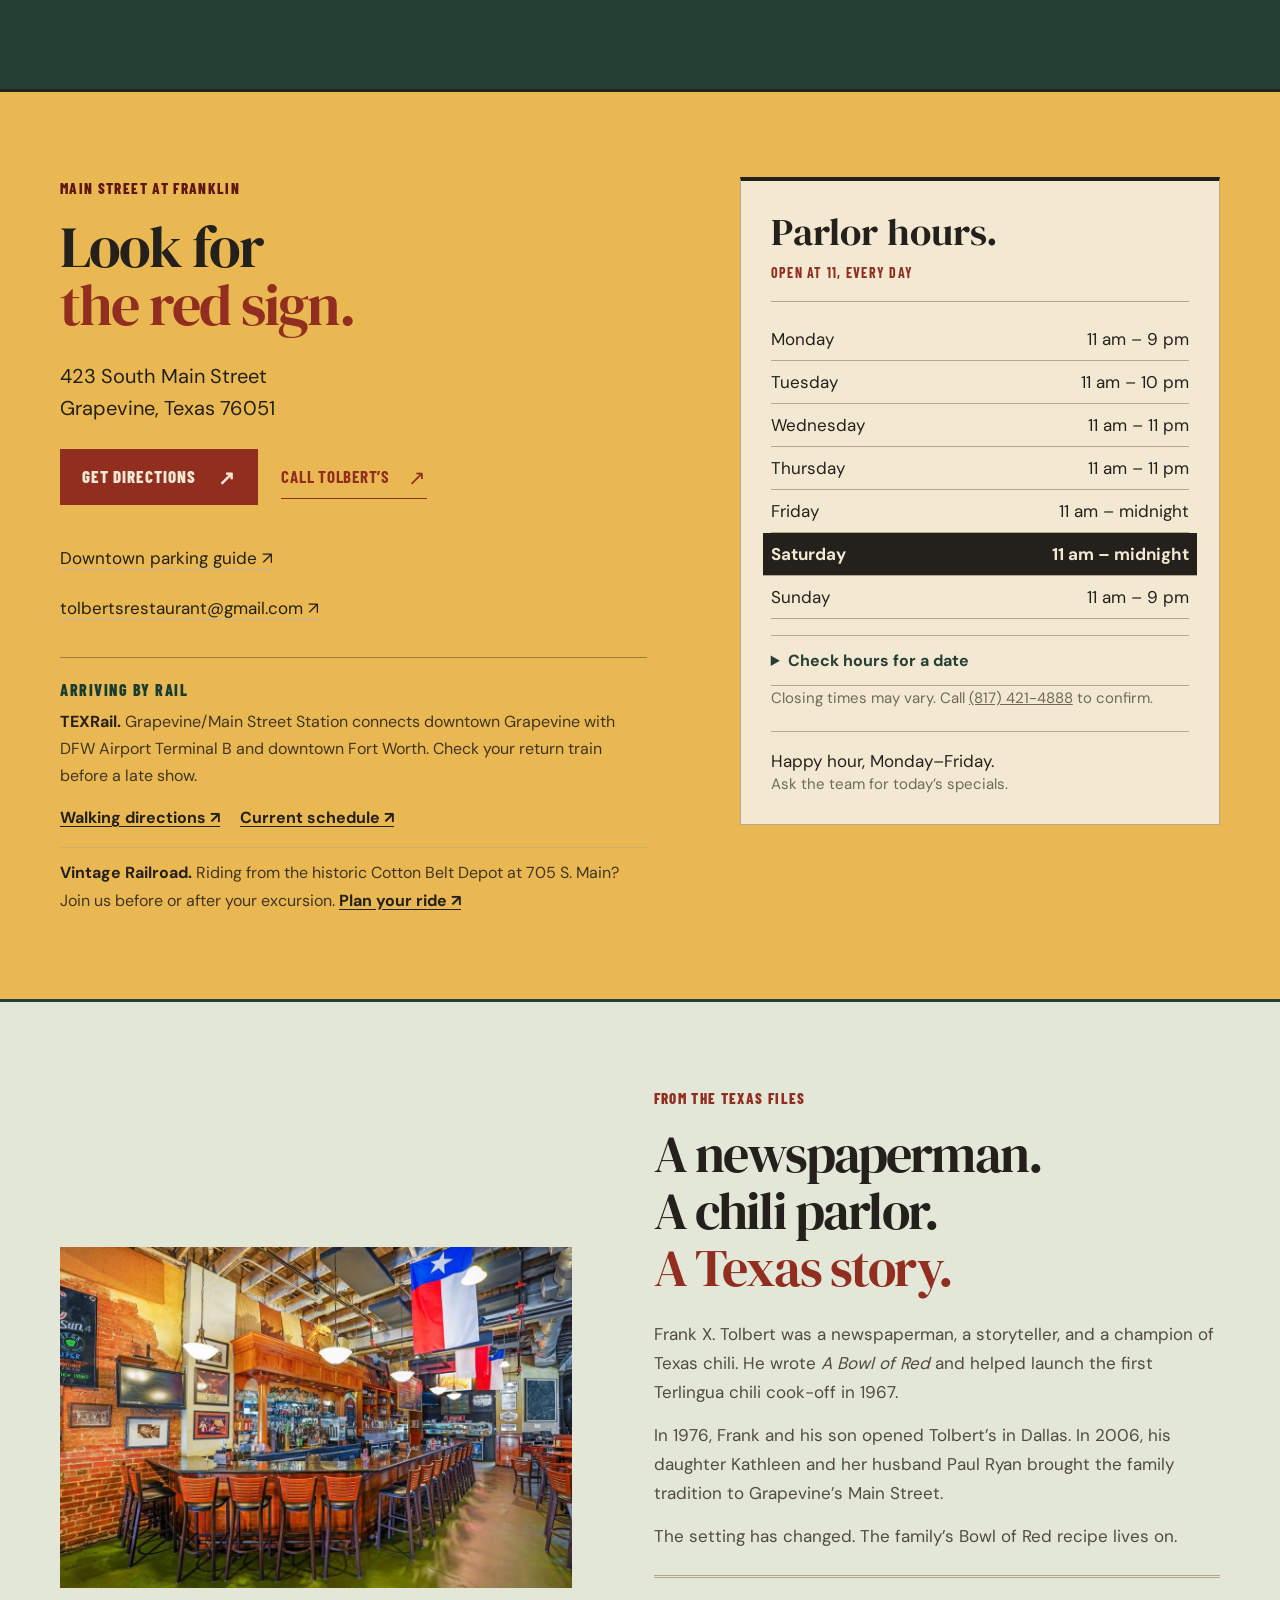
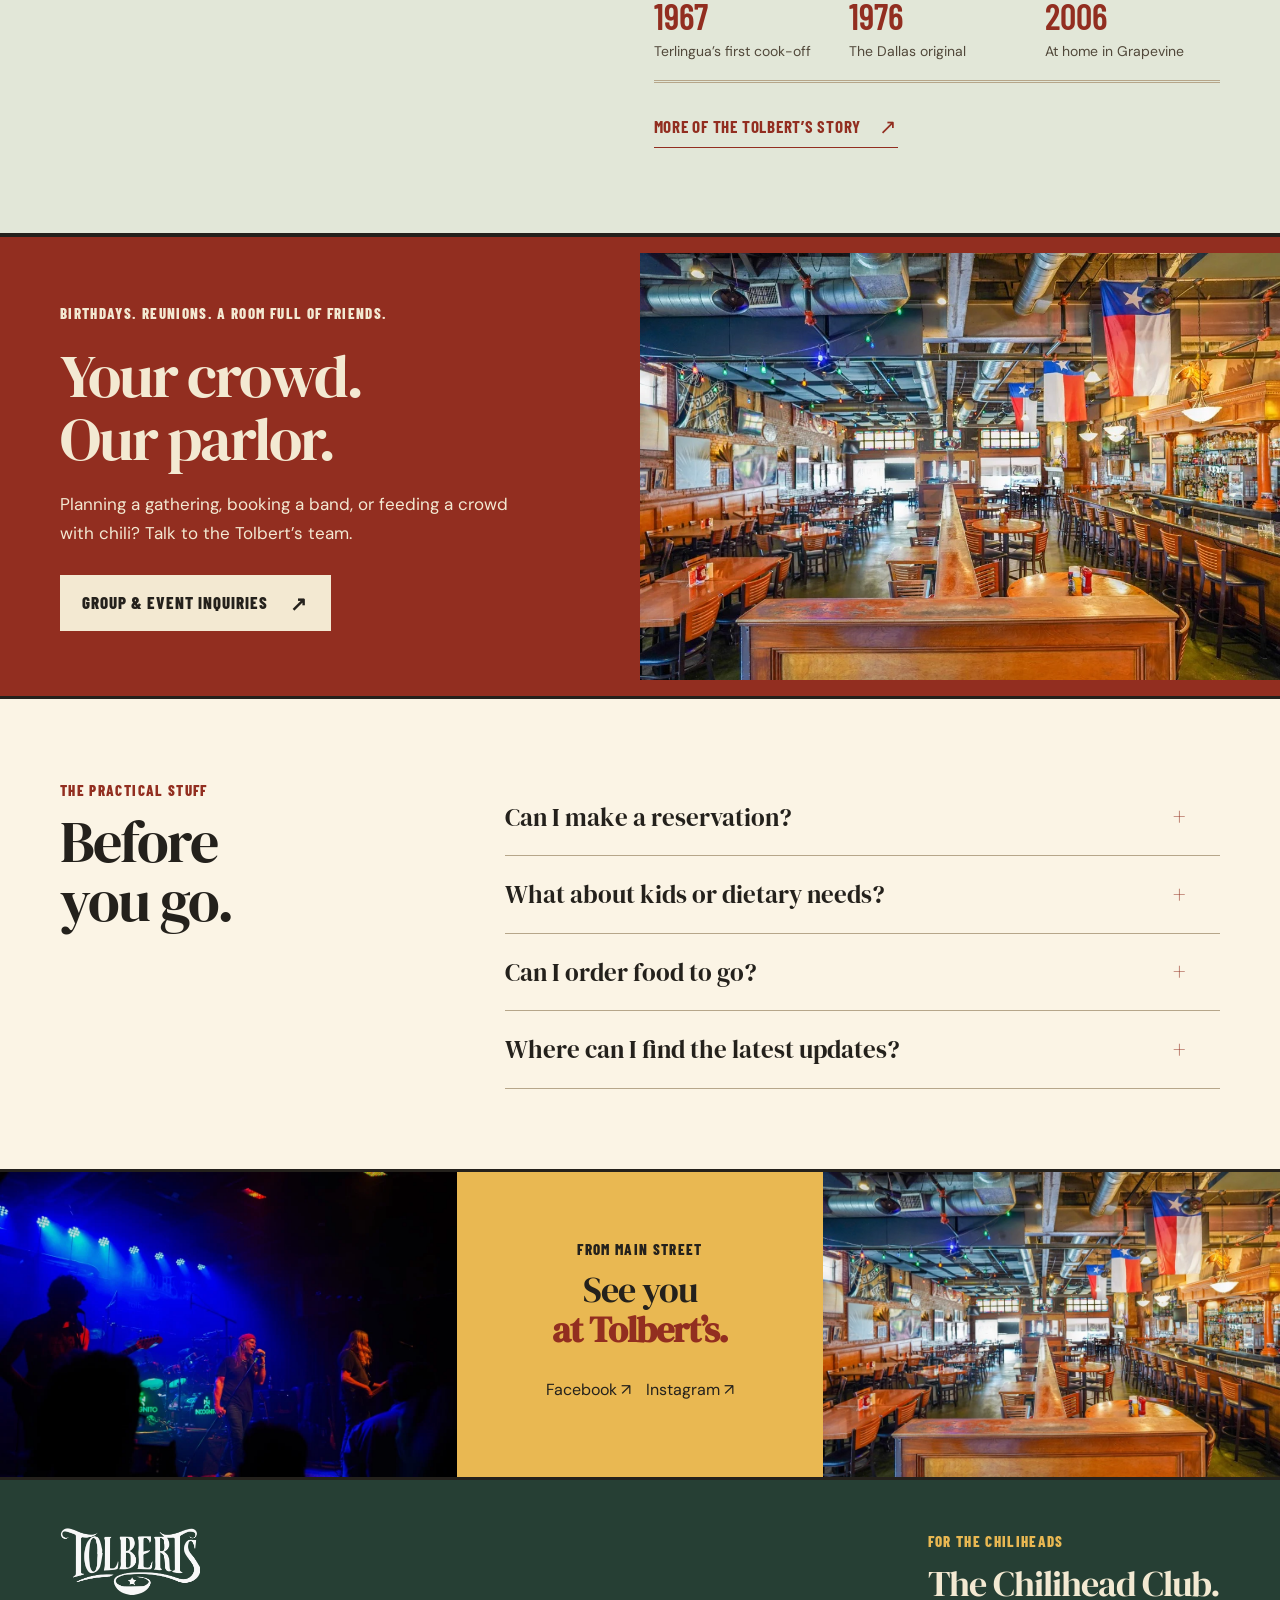
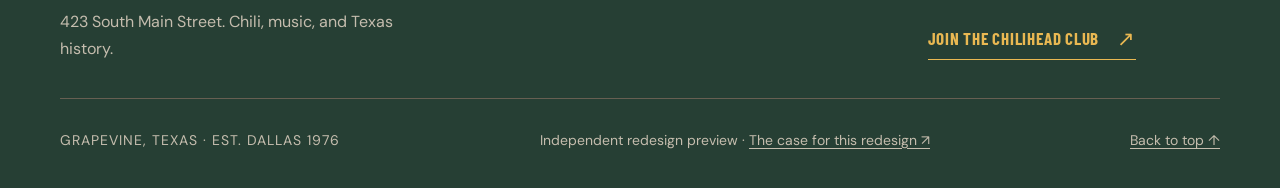
==== commit c55af9e7: "Remove production notes from guest captions and show details" ====
--- a/index.html
+++ b/index.html
@@ -1,5 +1,5 @@
 <!doctype html>
-<html lang="en"><head><meta charset="UTF-8"><meta name="viewport" content="width=device-width,initial-scale=1"><meta name="theme-color" content="#263f34"><meta name="robots" content="noindex,nofollow"><title>Tolbert’s — Hot Chili. Cold Beer. Live Music.</title><meta name="description" content="Discover a Texas original on Grapevine’s Main Street. Explore Tolbert’s chili, Southwestern favorites, live music, and family story."><meta property="og:title" content="Tolbert’s — A Texas Original"><meta property="og:description" content="Hot chili. Cold beer. Live music. Tolbert’s Restaurant &amp; Chili Parlor on Grapevine’s Main Street."><link rel="canonical" href="https://cmcnosky.github.io/tolberts-preview/"><meta property="og:url" content="https://cmcnosky.github.io/tolberts-preview/"><meta property="og:type" content="website"><link rel="icon" href="assets/favicon.svg"><link rel="stylesheet" href="fonts.css?v=2"><link rel="stylesheet" href="style.css?v=3"><link rel="stylesheet" href="parlor.css?v=5"><link rel="stylesheet" href="today-stage.css?v=8"><script src="common.js?v=4.2" defer></script><script src="shared-api.js?v=2" defer></script><script src="owner-content.js?v=7" defer></script><script src="owner-preview.js?v=11" defer></script><script src="calendar-data.js?v=3" defer></script><script src="music-model.js?v=12" defer></script><script src="music.js?v=16" defer></script><script src="app.js?v=16" defer></script><link rel="stylesheet" href="music-presentation.css?v=7"><link rel="stylesheet" href="photo-presentation.css?v=6"><meta property="og:image" content="https://cmcnosky.github.io/tolberts-preview/assets/social-preview-20261117-bowl-of-red.jpg"><meta property="og:image:width" content="1200"><meta property="og:image:height" content="630"><meta property="og:image:type" content="image/jpeg"><meta property="og:image:alt" content="The tall red Tolbert’s sign at Main and Franklin fills the left half. On the right, a Bowl of Red sits above enhanced artwork of Tommy Katona playing guitar with the Texas Flood drummer behind him."><meta name="twitter:card" content="summary_large_image"><meta name="twitter:title" content="Tolbert’s — A Texas Original"><meta name="twitter:description" content="Hot chili. Cold beer. Live music. Tolbert’s Restaurant &amp; Chili Parlor on Grapevine’s Main Street."><meta name="twitter:image" content="https://cmcnosky.github.io/tolberts-preview/assets/social-preview-20261117-bowl-of-red.jpg"><meta name="twitter:image:alt" content="The tall red Tolbert’s sign at Main and Franklin fills the left half. On the right, a Bowl of Red sits above enhanced artwork of Tommy Katona playing guitar with the Texas Flood drummer behind him."><link rel="stylesheet" href="guest-finish.css?v=1"><link rel="stylesheet" href="owner-access.css?v=5"><script src="owner-model.js?v=20261109.2" defer></script><script src="owner-access.js?v=3" defer></script><link rel="stylesheet" href="home-editorial.css?v=8"><link rel="stylesheet" href="editorial-readability.css?v=1"></head>
+<html lang="en"><head><meta charset="UTF-8"><meta name="viewport" content="width=device-width,initial-scale=1"><meta name="theme-color" content="#263f34"><meta name="robots" content="noindex,nofollow"><title>Tolbert’s — Hot Chili. Cold Beer. Live Music.</title><meta name="description" content="Discover a Texas original on Grapevine’s Main Street. Explore Tolbert’s chili, Southwestern favorites, live music, and family story."><meta property="og:title" content="Tolbert’s — A Texas Original"><meta property="og:description" content="Hot chili. Cold beer. Live music. Tolbert’s Restaurant &amp; Chili Parlor on Grapevine’s Main Street."><link rel="canonical" href="https://cmcnosky.github.io/tolberts-preview/"><meta property="og:url" content="https://cmcnosky.github.io/tolberts-preview/"><meta property="og:type" content="website"><link rel="icon" href="assets/favicon.svg"><link rel="stylesheet" href="fonts.css?v=2"><link rel="stylesheet" href="style.css?v=3"><link rel="stylesheet" href="parlor.css?v=5"><link rel="stylesheet" href="today-stage.css?v=8"><script src="common.js?v=4.2" defer></script><script src="shared-api.js?v=2" defer></script><script src="owner-content.js?v=8" defer></script><script src="owner-preview.js?v=12" defer></script><script src="calendar-data.js?v=3" defer></script><script src="music-model.js?v=12" defer></script><script src="music.js?v=17" defer></script><script src="app.js?v=16" defer></script><link rel="stylesheet" href="music-presentation.css?v=7"><link rel="stylesheet" href="photo-presentation.css?v=6"><meta property="og:image" content="https://cmcnosky.github.io/tolberts-preview/assets/social-preview-20261117-bowl-of-red.jpg"><meta property="og:image:width" content="1200"><meta property="og:image:height" content="630"><meta property="og:image:type" content="image/jpeg"><meta property="og:image:alt" content="Tolbert’s red Main Street sign on the left. On the right, a Bowl of Red above Texas Flood guitarist Tommy Katona and his drummer."><meta name="twitter:card" content="summary_large_image"><meta name="twitter:title" content="Tolbert’s — A Texas Original"><meta name="twitter:description" content="Hot chili. Cold beer. Live music. Tolbert’s Restaurant &amp; Chili Parlor on Grapevine’s Main Street."><meta name="twitter:image" content="https://cmcnosky.github.io/tolberts-preview/assets/social-preview-20261117-bowl-of-red.jpg"><meta name="twitter:image:alt" content="Tolbert’s red Main Street sign on the left. On the right, a Bowl of Red above Texas Flood guitarist Tommy Katona and his drummer."><link rel="stylesheet" href="guest-finish.css?v=1"><link rel="stylesheet" href="owner-access.css?v=5"><script src="owner-model.js?v=20261109.2" defer></script><script src="owner-access.js?v=3" defer></script><link rel="stylesheet" href="home-editorial.css?v=9"><link rel="stylesheet" href="editorial-readability.css?v=1"></head>
 <body class="parlor-skin editorial-home">
 <a class="skip" href="#main">Skip to content</a>
 <header class="header"><a class="brand" href="#" aria-label="Tolbert’s home"><img src="assets/logo-white.png" alt="Tolbert’s" width="162" height="78"><span>RESTAURANT &amp;<br class="brand-tagline-break"> CHILI PARLOR</span></a><nav class="desktop-nav" aria-label="Main navigation"><a href="menu.html">Menu &amp; prices</a><a href="music.html">Live music</a><a href="#visit">Hours &amp; location</a><a href="#groups">Groups &amp; events</a></nav><a class="button small order-link" href="https://order.spoton.com/rbbt-tolberts-restaurant-and-chili-parlor-15291/grapevine-tx/64e7d0d48137b6003f171eba" target="_blank" rel="noopener">Order online <span>↗</span></a><button class="nav-toggle" type="button" aria-label="More" aria-expanded="false" aria-controls="mobile-nav"><span></span><span></span><b>More</b></button></header>
@@ -17,11 +17,11 @@
 
 <section class="hero parlor-hero"><div class="editorial-rail" aria-hidden="true"><span>GRAPEVINE, TEXAS</span><span>DALLAS ROOTS · 1976</span></div><div class="hero-copy"><div class="eyebrow">TOLBERT’S RESTAURANT &amp; CHILI PARLOR</div><h1>Hot chili.<br>Cold beer.<br><em>Live music.</em></h1><p>Frank’s Bowl of Red. A band on the Main Street stage. Pull up a chair.</p><div class="actions"><a class="button" href="menu.html">Menu &amp; prices <span aria-hidden="true">↗</span></a><a class="text-link" href="music.html">Who’s playing <span aria-hidden="true">→</span></a></div><div class="hero-bottom"><span class="ticket-mark" aria-hidden="true">LIVE<br>AT<br>TOLBERT’S</span><div><span class="small-label" id="next-show-label">NEXT ON STAGE</span><a id="next-show" href="#music">See the upcoming lineup →</a></div></div></div><div class="parlor-collage"><figure class="sign-print"><img src="assets/main-street-enhanced.webp" width="1277" height="1231" alt="The tall Tolbert’s sign at Main and Franklin in downtown Grapevine" fetchpriority="high"><figcaption><span>MAIN &amp; FRANKLIN</span><span>GRAPEVINE, TEXAS</span></figcaption></figure></div></section>
 
-<section id="menu" class="menu-section section-pad"><div class="section-heading"><div><div class="eyebrow">FROM THE CHILI PARLOR</div><h2>Know<br><em>your red.</em></h2></div><div class="heading-aside"><p>The original family chili. The pinto-bean version. Donkey Tails for the table. This is Tolbert’s.</p><a class="text-link" href="menu.html">View full menu &amp; prices <span>↗</span></a></div></div><div class="food-layout"><div class="food-feature"><img src="assets/bowl-of-red-enhanced.webp" alt="Tolbert’s Bowl of Red topped with melted cheddar, diced onion and a whole green pepper." width="1726" height="911" loading="lazy"><div class="food-tag">FRANK X. TOLBERT’S ORIGINAL RECIPE</div></div><div class="food-picks"><div class="pick-heading"><span>THE PARLOR ESSENTIALS</span><span>01—04</span></div><a class="food-pick" href="menu.html?q=Original%20Texas"><div><h3>The Original Bowl of Red</h3><p>The family recipe at the heart of Tolbert’s.</p></div><span class="price">11.99 <small>BOWL</small></span><span class="pick-arrow">↗</span></a><a class="food-pick" href="menu.html?q=Donkey%20Tails"><div><h3>Donkey Tails</h3><p>Two beef franks wrapped in tortillas with cheese. Fried crisp.</p></div><span class="price">11.99</span><span class="pick-arrow">↗</span></a><a class="food-pick" href="menu.html?q=Terlingua%20Burger"><div><h3>Terlingua Burger</h3><p>Texas red chili, onion rings, and a brioche bun.</p></div><span class="price">17.99</span><span class="pick-arrow">↗</span></a><a class="food-pick" href="menu.html?q=North%20of%20the%20Border"><div><h3>North of the Border</h3><p>Your Bowl of Red, with pinto beans.</p></div><span class="price">11.99 <small>BOWL</small></span><span class="pick-arrow">↗</span></a><div class="menu-footnote">A little heat? Ask about 5 Alarm or 10 Alarm chili.<br><span>Prices from the published menu; subject to change.</span></div></div></div><div class="menu-bottom"><span>Also on the menu: burgers, steaks, Tex-Mex, and meals for the kids.</span><a class="button" href="menu.html">View full menu &amp; prices <span>↗</span></a></div></section>
+<section id="menu" class="menu-section section-pad"><div class="section-heading"><div><div class="eyebrow">FROM THE CHILI PARLOR</div><h2>Know<br><em>your red.</em></h2></div><div class="heading-aside"><p>The original family chili. The pinto-bean version. Donkey Tails for the table. This is Tolbert’s.</p><a class="text-link" href="menu.html">View full menu &amp; prices <span>↗</span></a></div></div><div class="food-layout"><div class="food-feature"><img src="assets/bowl-of-red-enhanced.webp" alt="Tolbert’s Bowl of Red topped with melted cheddar, diced onion and a whole green pepper." width="1726" height="911" loading="lazy"><div class="food-tag">FRANK X. TOLBERT’S ORIGINAL RECIPE</div></div><div class="food-picks"><div class="pick-heading"><span>THE PARLOR ESSENTIALS</span><span>01—04</span></div><a class="food-pick" href="menu.html?q=Original%20Texas"><div><h3>The Original Bowl of Red</h3><p>The family recipe at the heart of Tolbert’s.</p></div><span class="price">11.99 <small>BOWL</small></span><span class="pick-arrow">↗</span></a><a class="food-pick" href="menu.html?q=Donkey%20Tails"><div><h3>Donkey Tails</h3><p>Two beef franks wrapped in tortillas with cheese. Fried crisp.</p></div><span class="price">11.99</span><span class="pick-arrow">↗</span></a><a class="food-pick" href="menu.html?q=Terlingua%20Burger"><div><h3>Terlingua Burger</h3><p>Texas red chili, onion rings, and a brioche bun.</p></div><span class="price">17.99</span><span class="pick-arrow">↗</span></a><a class="food-pick" href="menu.html?q=North%20of%20the%20Border"><div><h3>North of the Border</h3><p>Your Bowl of Red, with pinto beans.</p></div><span class="price">11.99 <small>BOWL</small></span><span class="pick-arrow">↗</span></a><div class="menu-footnote">A little heat? Ask about 5 Alarm or 10 Alarm chili.<br><span>Prices may change.</span></div></div></div><div class="menu-bottom"><span>Also on the menu: burgers, steaks, Tex-Mex, and meals for the kids.</span><a class="button" href="menu.html">View full menu &amp; prices <span>↗</span></a></div></section>
 <section id="music" class="music-section section-pad"><div class="section-heading"><div><div class="eyebrow">THE MAIN STREET STAGE</div><h2>On the bill.<br><em>At Tolbert’s.</em></h2></div><div class="heading-aside"><p>Texas blues, country, and tribute nights. Find your next show below.</p><a class="text-link light" href="music.html">Full music calendar <span>↗</span></a></div></div><div class="stage-print" id="texas-flood">
   <figure class="stage-portrait">
     <img src="assets/texas-flood-enhanced-artwork.webp" loading="lazy" width="1430" height="1100" alt="Tommy Katona in a black hat, playing electric guitar beneath the Tolbert’s sign with the Texas Flood drummer behind him.">
-    <figcaption>Tommy Katona of Texas Flood at Tolbert’s. Artwork based on the band’s footage.</figcaption>
+    <figcaption>Tommy Katona of Texas Flood.</figcaption>
   </figure>
   <div class="stage-photo-actions">
     <a class="stage-watch" id="watch-texas-flood" href="https://www.instagram.com/texasfloodtx/reel/DfVL14bBa2V/"><span aria-hidden="true">▶</span> Watch Texas Flood</a>
@@ -39,7 +39,7 @@
   </div>
 </details>
 <p>Closing times may vary. Call <a href="tel:+18174214888">(817) 421-4888</a> to confirm.</p><div class="happy-hour"><span>✦</span> Happy hour, Monday–Friday.<br><small>Ask the team for today’s specials.</small></div></div></section>
-<section id="story" class="story-section section-pad"><div class="story-image"><img src="assets/bar.webp" alt="Tolbert’s wooden bar, Texas flags and brick walls" width="1080" height="720" loading="lazy"><div class="photo-note">Inside the chili parlor.</div></div><div class="story-copy"><div class="eyebrow">FROM THE TEXAS FILES</div><h2>A newspaperman.<br>A chili parlor.<br><em>A Texas story.</em></h2><p>Frank X. Tolbert was a newspaperman, a storyteller, and a champion of Texas chili. He wrote <cite>A Bowl of Red</cite> and helped launch the first Terlingua chili cook-off in 1967.</p><p>In 1976, Frank and his son opened Tolbert’s in Dallas. In 2006, his daughter Kathleen and her husband Paul Ryan brought the family tradition to Grapevine’s Main Street.</p><p>The setting has changed. The family’s Bowl of Red recipe lives on.</p><div class="story-timeline"><div><strong>1967</strong><span>Terlingua’s first cook-off</span></div><div><strong>1976</strong><span>The Dallas original</span></div><div><strong>2006</strong><span>At home in Grapevine</span></div></div><a href="https://tolbertsrestaurant.com/about/" class="text-link" target="_blank" rel="noopener">More of the Tolbert’s story <span>↗</span></a></div></section>
+<section id="story" class="story-section section-pad"><div class="story-image"><img src="assets/bar.webp" alt="Tolbert’s wooden bar, Texas flags and brick walls" width="1080" height="720" loading="lazy"><div class="photo-note"></div></div><div class="story-copy"><div class="eyebrow">FROM THE TEXAS FILES</div><h2>A newspaperman.<br>A chili parlor.<br><em>A Texas story.</em></h2><p>Frank X. Tolbert was a newspaperman, a storyteller, and a champion of Texas chili. He wrote <cite>A Bowl of Red</cite> and helped launch the first Terlingua chili cook-off in 1967.</p><p>In 1976, Frank and his son opened Tolbert’s in Dallas. In 2006, his daughter Kathleen and her husband Paul Ryan brought the family tradition to Grapevine’s Main Street.</p><p>The setting has changed. The family’s Bowl of Red recipe lives on.</p><div class="story-timeline"><div><strong>1967</strong><span>Terlingua’s first cook-off</span></div><div><strong>1976</strong><span>The Dallas original</span></div><div><strong>2006</strong><span>At home in Grapevine</span></div></div><a href="https://tolbertsrestaurant.com/about/" class="text-link" target="_blank" rel="noopener">More of the Tolbert’s story <span>↗</span></a></div></section>
 <section id="groups" class="gather-section"><img src="assets/dining-room.webp" alt="Dining tables and chairs inside Tolbert’s on Main Street" loading="lazy" width="1080" height="720"><div class="gather-content"><div class="eyebrow">BIRTHDAYS. REUNIONS. A ROOM FULL OF FRIENDS.</div><h2>Your crowd.<br><em>Our parlor.</em></h2><p>Planning a gathering, booking a band, or feeding a crowd with chili? Talk to the Tolbert’s team.</p><button type="button" class="button cream" id="inquiry-open">Group &amp; event inquiries <span>↗</span></button></div></section>
 <section class="faq-section"><div><div class="eyebrow">THE PRACTICAL STUFF</div><h2>Before<br>you go.</h2></div><div class="faqs"><details><summary>Can I make a reservation?<span>+</span></summary><p>Yes—call <a href="tel:+18174214888">(817) 421-4888</a> to discuss a table, group size, and your preferred time. For show nights, confirm seating and any cover charge directly with the restaurant.</p></details><details><summary>What about kids or dietary needs?<span>+</span></summary><p>The published menu includes children’s meals and vegetarian chili, and notes that a gluten-free menu is available. Ask the team about ingredients, preparation, and any allergies before ordering. The menu also states that fried items are cooked in beef tallow.</p></details><details><summary>Can I order food to go?<span>+</span></summary><p>Use Tolbert’s <a class="external-order" href="https://order.spoton.com/rbbt-tolberts-restaurant-and-chili-parlor-15291/grapevine-tx/64e7d0d48137b6003f171eba" target="_blank" rel="noopener">online ordering service</a> for current pickup and delivery choices. For chili for a larger event, contact the restaurant.</p></details><details><summary>Where can I find the latest updates?<span>+</span></summary><p>Visit the <a href="https://tolbertsrestaurant.com/calendar/" target="_blank" rel="noopener">official concert calendar</a>, follow Tolbert’s social channels below, or join the Chilihead Club for updates.</p></details></div></section>
 <div class="social-strip"><img src="assets/stage.webp" alt="Musicians performing on the Tolbert’s stage" width="1080" height="720" loading="lazy"><div><span class="eyebrow">FROM MAIN STREET</span><h3>See you<br><em>at Tolbert’s.</em></h3><div id="social-links"><a href="https://www.facebook.com/tolbertsrestaurant" target="_blank" rel="noopener">Facebook ↗</a><a href="https://www.instagram.com/tolbertsrestaurant/" target="_blank" rel="noopener">Instagram ↗</a></div></div><img src="assets/dining-room.webp" alt="The warm dining room at Tolbert’s on Main Street" width="1080" height="720" loading="lazy"></div>
@@ -59,7 +59,7 @@
   <video id="texas-flood-player" controls muted playsinline preload="none" width="720" height="1280" poster="assets/texas-flood-enhanced-artwork.webp" src="assets/texas-flood-at-tolberts.mp4" aria-label="Texas Flood’s original Tolbert’s show promo">
     <track kind="captions" srclang="en" label="English" src="assets/texas-flood-at-tolberts.en.vtt">
   </video>
-  <div class="stage-film-credit"><p class="stage-film-error" role="status" hidden>The video couldn’t load here. You can watch the band’s original below.</p><div class="stage-film-tools"><button type="button" id="stage-sound" aria-controls="texas-flood-player" hidden>Turn sound on</button><a href="https://www.instagram.com/texasfloodtx/reel/DfVL14bBa2V/" target="_blank" rel="noopener">Band’s original ↗</a></div></div>
+  <div class="stage-film-credit"><p class="stage-film-error" role="status" hidden>The video couldn’t load.</p><div class="stage-film-tools"><button type="button" id="stage-sound" aria-controls="texas-flood-player" hidden>Turn sound on</button><a href="https://www.instagram.com/texasfloodtx/reel/DfVL14bBa2V/" target="_blank" rel="noopener">Watch on Instagram ↗</a></div></div>
 </dialog>
 <dialog id="show-dialog" class="compact-dialog" aria-label="Show details"><div class="show-dialog-bar"><span>Live at Tolbert’s</span><button type="button" class="close-dialog" aria-label="Close show details">×</button></div><div id="show-details"></div></dialog>
 <dialog id="inquiry-dialog" class="compact-dialog" aria-labelledby="inquiry-title"><button type="button" class="close-dialog" aria-label="Close inquiry">×</button><div class="eyebrow">GROUPS &amp; EVENTS AT TOLBERT’S</div><h2 id="inquiry-title">Plan your gathering.</h2><p>Tell Tolbert’s what you have in mind. This prepares an email for you to review and send.</p><form id="inquiry-form"><label>Your name<input name="name" type="text" required autocomplete="name" placeholder="Name" maxlength="100"></label><div class="form-row"><label>What’s the occasion?<select name="occasion"><option>Group dining</option><option>Private event</option><option>Chili for a crowd</option><option>Band booking</option><option>Something else</option></select></label><label>Preferred date (if known)<input name="date" type="date"></label></div><label>Group size (if known)<input name="size" type="number" min="1" placeholder="Approximate guest count"></label><label>Anything else?<textarea name="message" rows="3" maxlength="1200" placeholder="Timing, questions, or anything the team should know"></textarea></label><button class="button" type="submit">Prepare email <span>↗</span></button><p class="fine">Your message stays in this page until you choose to send it through your email app. Availability and details are confirmed directly by Tolbert’s. Prefer to talk? <a href="tel:+18174214888">(817) 421-4888</a>.</p></form><div id="inquiry-result" tabindex="-1" hidden><h3>Your message is ready.</h3><p>Review it below, then open your email app to send it to Tolbert’s.</p><pre id="inquiry-message"></pre><div class="actions"><a id="inquiry-send" class="button" href="mailto:tolbertsrestaurant@gmail.com">Open email app ↗</a><button type="button" id="inquiry-copy" class="text-link">Copy message</button></div><p id="copy-status" role="status"></p><button type="button" id="inquiry-edit" class="text-link">← Edit details</button></div></dialog>
--- a/home-editorial.css
+++ b/home-editorial.css
@@ -144,6 +144,7 @@
 .editorial-home .story-image{padding:0;margin:0;transform:none;border:0;box-shadow:none;background:transparent}
 .editorial-home .story-image>img{width:100%;height:auto;aspect-ratio:auto;object-fit:contain}
 .editorial-home .photo-note{padding:14px 0;border-bottom:1px solid var(--line);margin:0;font:400 italic 19px/1.4 var(--serif);color:#675f52;text-align:left}
+.editorial-home .photo-note:empty{display:none}
 .editorial-home .story-copy h2{font-size:clamp(40px,4.1vw,58px);line-height:1.08}
 .editorial-home .story-copy p{font-size:16px;line-height:1.75;color:#675f52}
 .editorial-home .story-timeline{gap:20px;border-color:var(--line)}
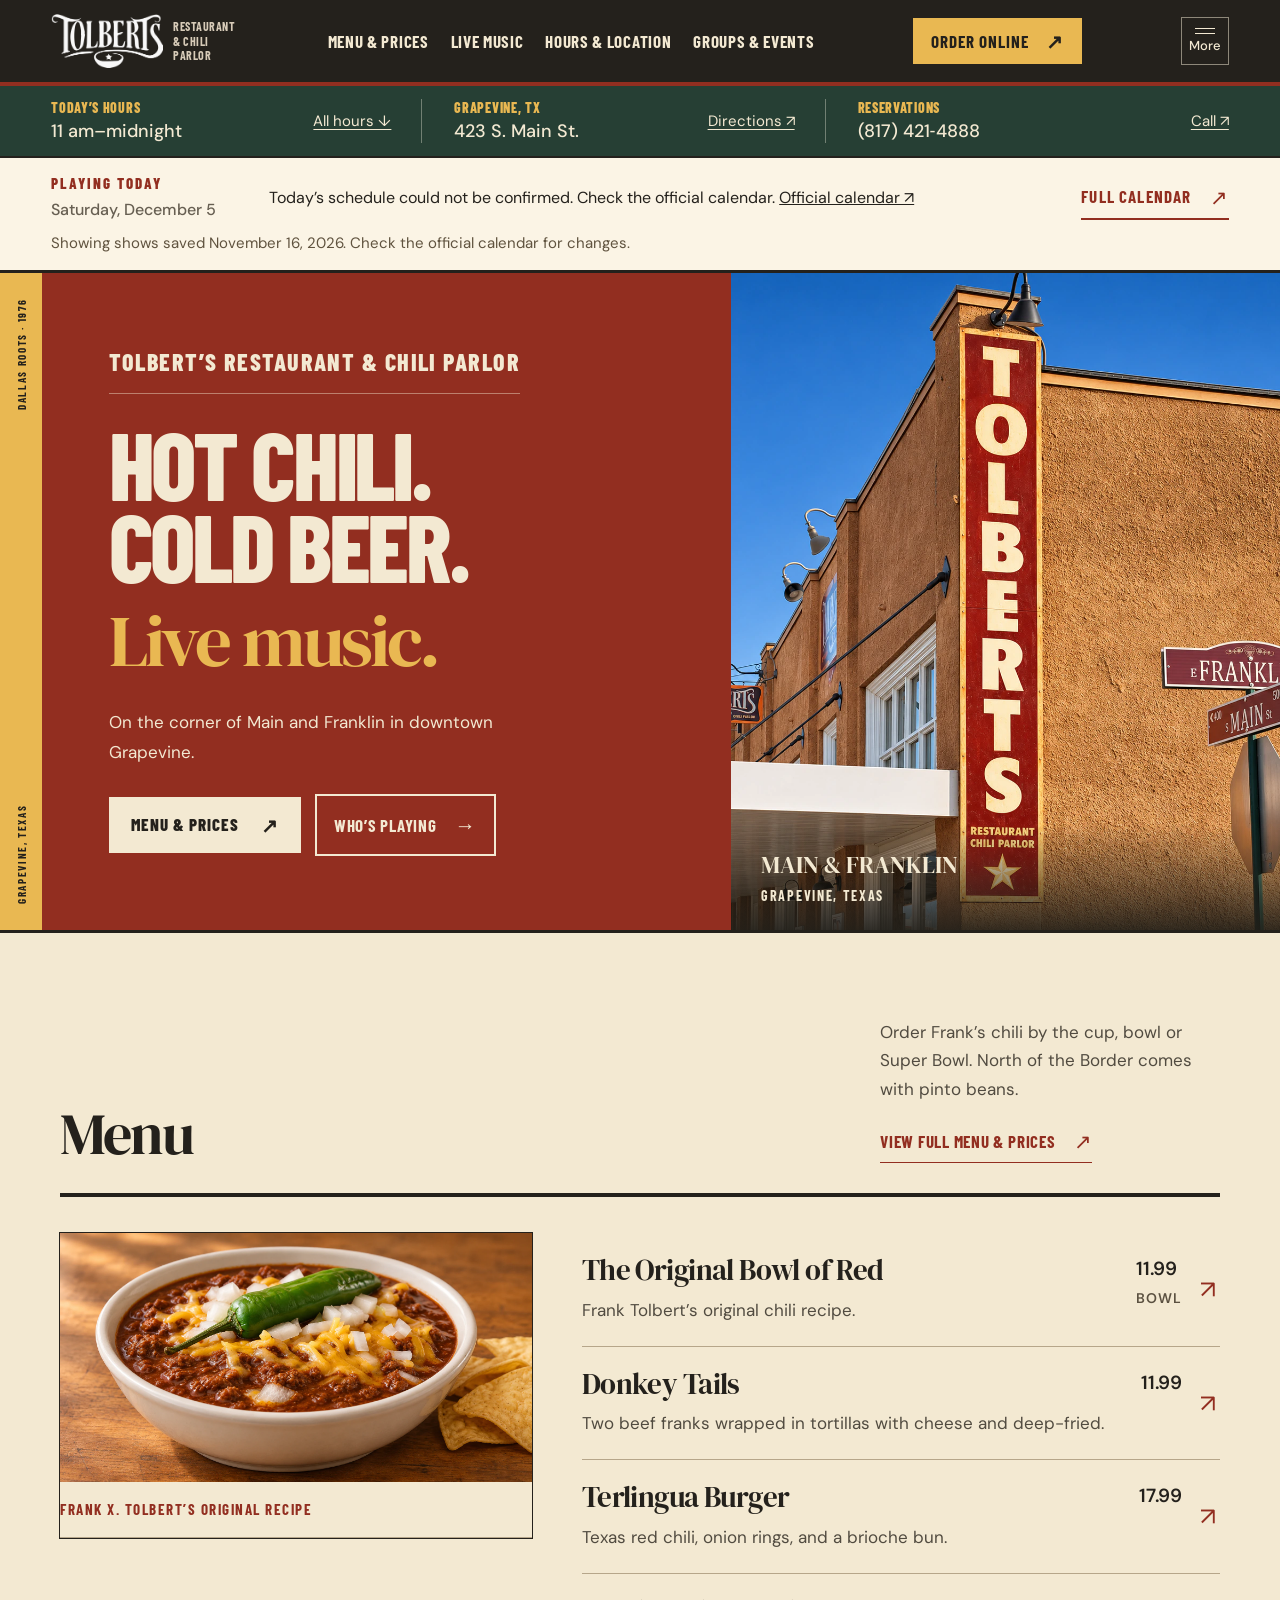
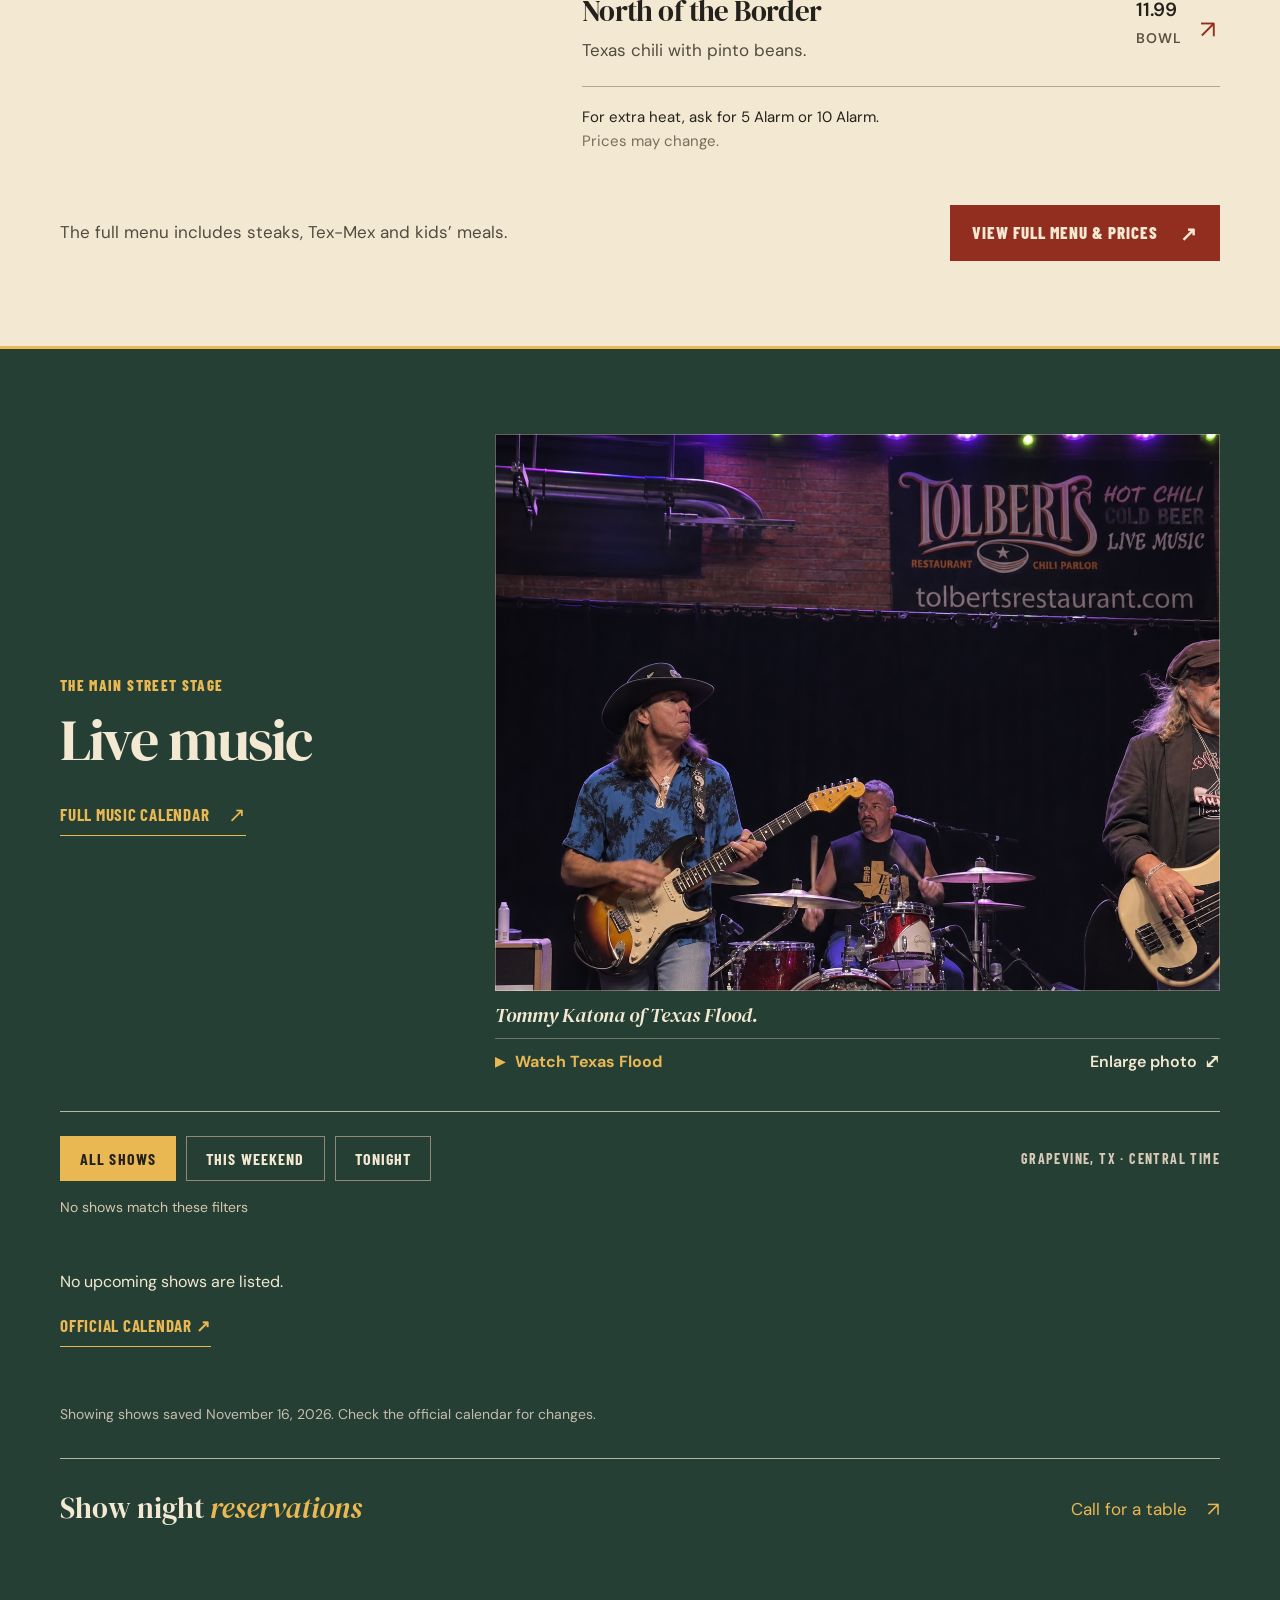
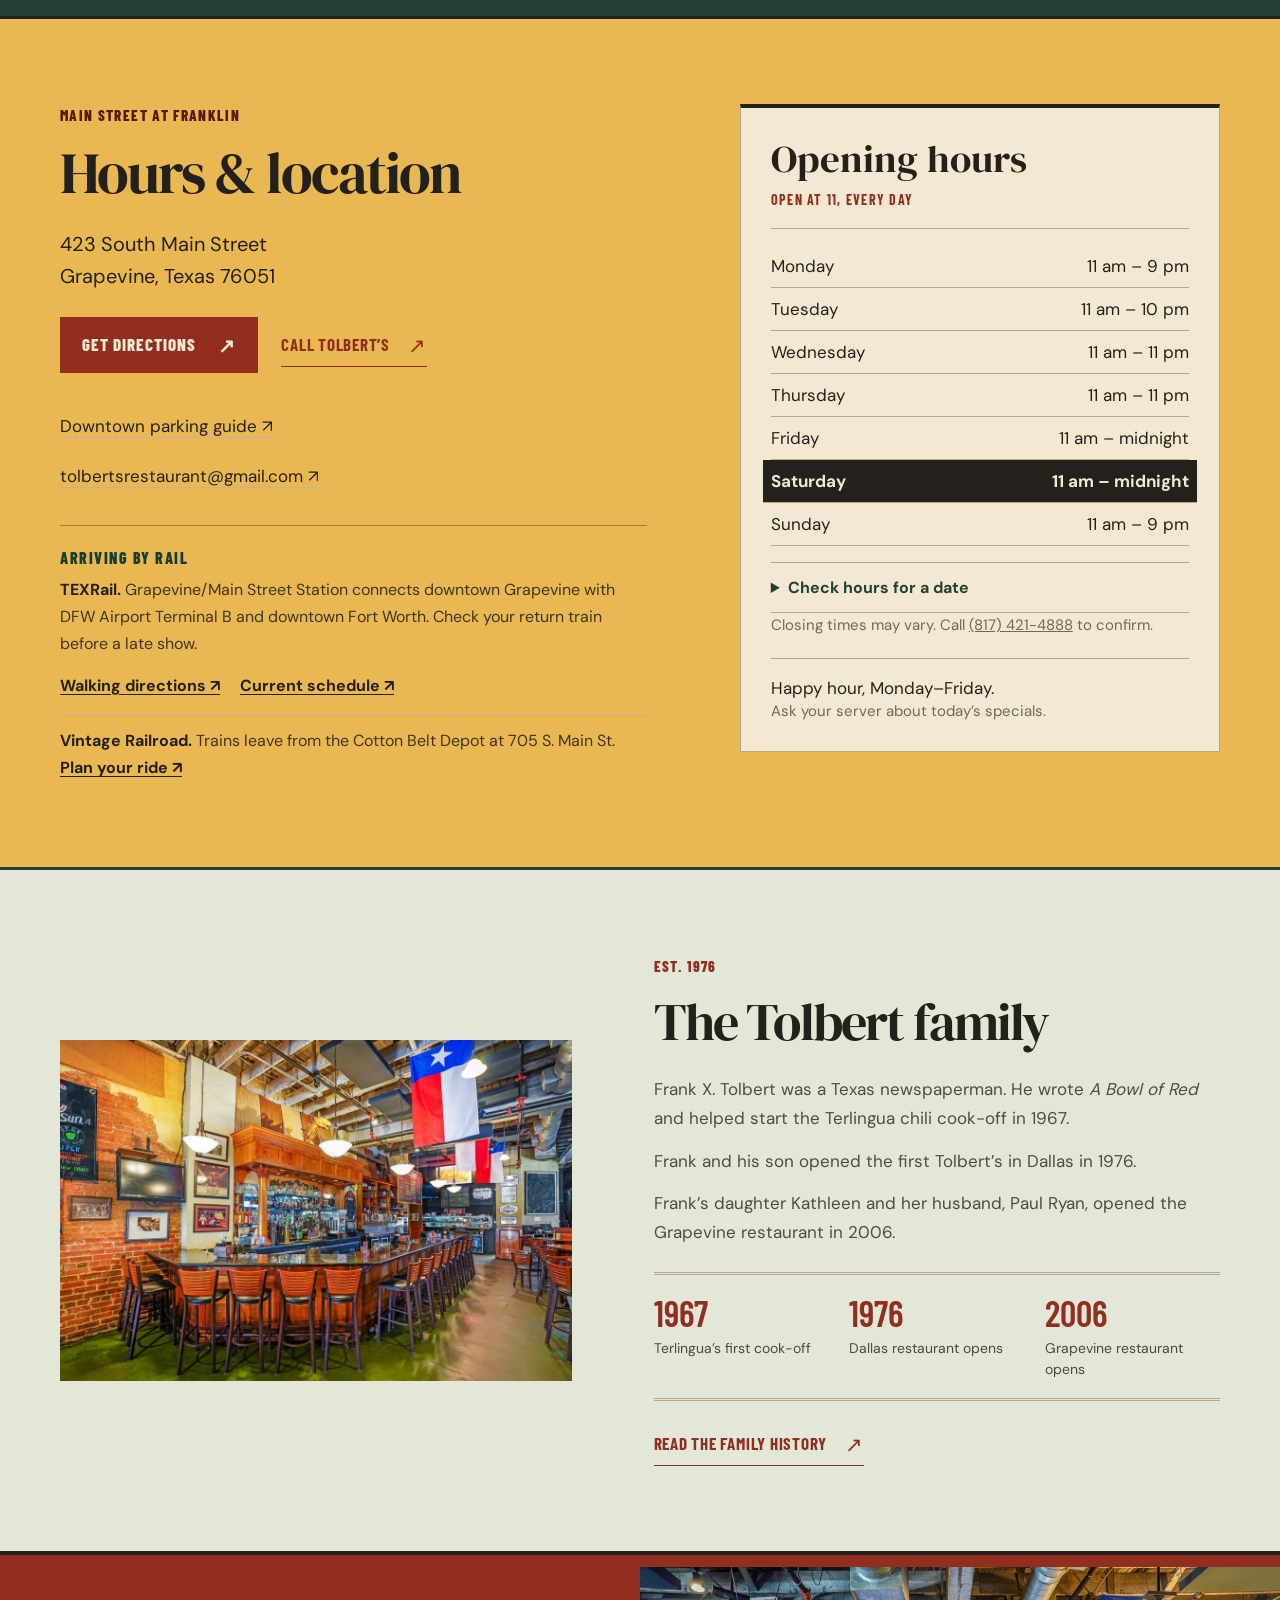
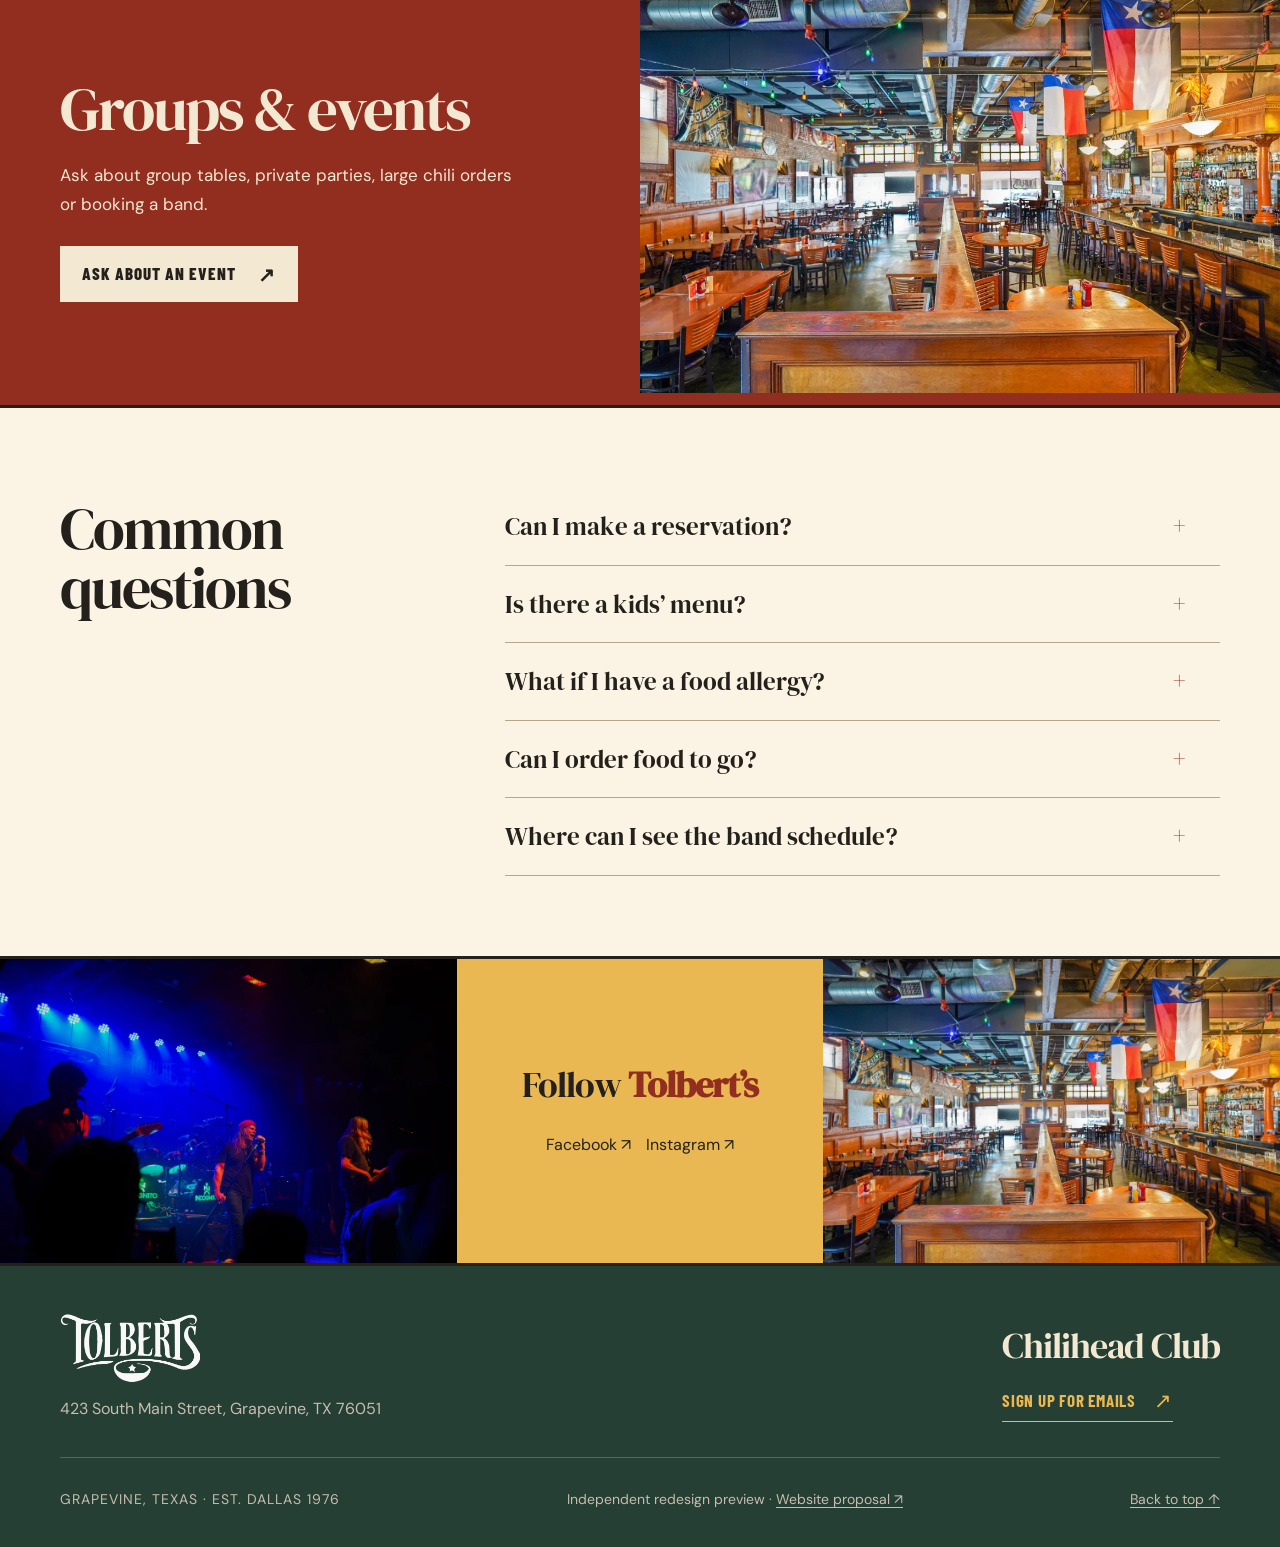
==== commit bb808e5b: "Use plain restaurant language across the homepage, menu, calendar and editor" ====
--- a/index.html
+++ b/index.html
@@ -1,5 +1,5 @@
 <!doctype html>
-<html lang="en"><head><meta charset="UTF-8"><meta name="viewport" content="width=device-width,initial-scale=1"><meta name="theme-color" content="#263f34"><meta name="robots" content="noindex,nofollow"><title>Tolbert’s — Hot Chili. Cold Beer. Live Music.</title><meta name="description" content="Discover a Texas original on Grapevine’s Main Street. Explore Tolbert’s chili, Southwestern favorites, live music, and family story."><meta property="og:title" content="Tolbert’s — A Texas Original"><meta property="og:description" content="Hot chili. Cold beer. Live music. Tolbert’s Restaurant &amp; Chili Parlor on Grapevine’s Main Street."><link rel="canonical" href="https://cmcnosky.github.io/tolberts-preview/"><meta property="og:url" content="https://cmcnosky.github.io/tolberts-preview/"><meta property="og:type" content="website"><link rel="icon" href="assets/favicon.svg"><link rel="stylesheet" href="fonts.css?v=2"><link rel="stylesheet" href="style.css?v=3"><link rel="stylesheet" href="parlor.css?v=5"><link rel="stylesheet" href="today-stage.css?v=8"><script src="common.js?v=4.2" defer></script><script src="shared-api.js?v=2" defer></script><script src="owner-content.js?v=8" defer></script><script src="owner-preview.js?v=12" defer></script><script src="calendar-data.js?v=3" defer></script><script src="music-model.js?v=12" defer></script><script src="music.js?v=17" defer></script><script src="app.js?v=16" defer></script><link rel="stylesheet" href="music-presentation.css?v=7"><link rel="stylesheet" href="photo-presentation.css?v=6"><meta property="og:image" content="https://cmcnosky.github.io/tolberts-preview/assets/social-preview-20261117-bowl-of-red.jpg"><meta property="og:image:width" content="1200"><meta property="og:image:height" content="630"><meta property="og:image:type" content="image/jpeg"><meta property="og:image:alt" content="Tolbert’s red Main Street sign on the left. On the right, a Bowl of Red above Texas Flood guitarist Tommy Katona and his drummer."><meta name="twitter:card" content="summary_large_image"><meta name="twitter:title" content="Tolbert’s — A Texas Original"><meta name="twitter:description" content="Hot chili. Cold beer. Live music. Tolbert’s Restaurant &amp; Chili Parlor on Grapevine’s Main Street."><meta name="twitter:image" content="https://cmcnosky.github.io/tolberts-preview/assets/social-preview-20261117-bowl-of-red.jpg"><meta name="twitter:image:alt" content="Tolbert’s red Main Street sign on the left. On the right, a Bowl of Red above Texas Flood guitarist Tommy Katona and his drummer."><link rel="stylesheet" href="guest-finish.css?v=1"><link rel="stylesheet" href="owner-access.css?v=5"><script src="owner-model.js?v=20261109.2" defer></script><script src="owner-access.js?v=3" defer></script><link rel="stylesheet" href="home-editorial.css?v=9"><link rel="stylesheet" href="editorial-readability.css?v=1"></head>
+<html lang="en"><head><meta charset="UTF-8"><meta name="viewport" content="width=device-width,initial-scale=1"><meta name="theme-color" content="#263f34"><meta name="robots" content="noindex,nofollow"><title>Tolbert’s Restaurant &amp; Chili Parlor</title><meta name="description" content="Menu, live music, hours and directions for Tolbert’s at 423 S. Main St. in Grapevine, Texas."><meta property="og:title" content="Tolbert’s Restaurant &amp; Chili Parlor"><meta property="og:description" content="Menu, live music, hours and directions for Tolbert’s at 423 S. Main St. in Grapevine, Texas."><link rel="canonical" href="https://cmcnosky.github.io/tolberts-preview/"><meta property="og:url" content="https://cmcnosky.github.io/tolberts-preview/"><meta property="og:type" content="website"><link rel="icon" href="assets/favicon.svg"><link rel="stylesheet" href="fonts.css?v=2"><link rel="stylesheet" href="style.css?v=3"><link rel="stylesheet" href="parlor.css?v=5"><link rel="stylesheet" href="today-stage.css?v=8"><script src="common.js?v=4.2" defer></script><script src="shared-api.js?v=2" defer></script><script src="owner-content.js?v=9" defer></script><script src="owner-preview.js?v=13" defer></script><script src="calendar-data.js?v=3" defer></script><script src="music-model.js?v=12" defer></script><script src="music.js?v=18" defer></script><script src="app.js?v=17" defer></script><link rel="stylesheet" href="music-presentation.css?v=7"><link rel="stylesheet" href="photo-presentation.css?v=6"><meta property="og:image" content="https://cmcnosky.github.io/tolberts-preview/assets/social-preview-20261117-bowl-of-red.jpg"><meta property="og:image:width" content="1200"><meta property="og:image:height" content="630"><meta property="og:image:type" content="image/jpeg"><meta property="og:image:alt" content="Tolbert’s red Main Street sign on the left. On the right, a Bowl of Red above Texas Flood guitarist Tommy Katona and his drummer."><meta name="twitter:card" content="summary_large_image"><meta name="twitter:title" content="Tolbert’s Restaurant &amp; Chili Parlor"><meta name="twitter:description" content="Menu, live music, hours and directions for Tolbert’s at 423 S. Main St. in Grapevine, Texas."><meta name="twitter:image" content="https://cmcnosky.github.io/tolberts-preview/assets/social-preview-20261117-bowl-of-red.jpg"><meta name="twitter:image:alt" content="Tolbert’s red Main Street sign on the left. On the right, a Bowl of Red above Texas Flood guitarist Tommy Katona and his drummer."><link rel="stylesheet" href="guest-finish.css?v=1"><link rel="stylesheet" href="owner-access.css?v=5"><script src="owner-model.js?v=20261109.2" defer></script><script src="owner-access.js?v=3" defer></script><link rel="stylesheet" href="home-editorial.css?v=10"><link rel="stylesheet" href="editorial-readability.css?v=1"></head>
 <body class="parlor-skin editorial-home">
 <a class="skip" href="#main">Skip to content</a>
 <header class="header"><a class="brand" href="#" aria-label="Tolbert’s home"><img src="assets/logo-white.png" alt="Tolbert’s" width="162" height="78"><span>RESTAURANT &amp;<br class="brand-tagline-break"> CHILI PARLOR</span></a><nav class="desktop-nav" aria-label="Main navigation"><a href="menu.html">Menu &amp; prices</a><a href="music.html">Live music</a><a href="#visit">Hours &amp; location</a><a href="#groups">Groups &amp; events</a></nav><a class="button small order-link" href="https://order.spoton.com/rbbt-tolberts-restaurant-and-chili-parlor-15291/grapevine-tx/64e7d0d48137b6003f171eba" target="_blank" rel="noopener">Order online <span>↗</span></a><button class="nav-toggle" type="button" aria-label="More" aria-expanded="false" aria-controls="mobile-nav"><span></span><span></span><b>More</b></button></header>
@@ -15,10 +15,10 @@
   <noscript><p class="today-empty">See the <a href="https://tolbertsrestaurant.com/calendar/">official calendar</a> for today’s artists and set times.</p></noscript>
 </section>
 
-<section class="hero parlor-hero"><div class="editorial-rail" aria-hidden="true"><span>GRAPEVINE, TEXAS</span><span>DALLAS ROOTS · 1976</span></div><div class="hero-copy"><div class="eyebrow">TOLBERT’S RESTAURANT &amp; CHILI PARLOR</div><h1>Hot chili.<br>Cold beer.<br><em>Live music.</em></h1><p>Frank’s Bowl of Red. A band on the Main Street stage. Pull up a chair.</p><div class="actions"><a class="button" href="menu.html">Menu &amp; prices <span aria-hidden="true">↗</span></a><a class="text-link" href="music.html">Who’s playing <span aria-hidden="true">→</span></a></div><div class="hero-bottom"><span class="ticket-mark" aria-hidden="true">LIVE<br>AT<br>TOLBERT’S</span><div><span class="small-label" id="next-show-label">NEXT ON STAGE</span><a id="next-show" href="#music">See the upcoming lineup →</a></div></div></div><div class="parlor-collage"><figure class="sign-print"><img src="assets/main-street-enhanced.webp" width="1277" height="1231" alt="The tall Tolbert’s sign at Main and Franklin in downtown Grapevine" fetchpriority="high"><figcaption><span>MAIN &amp; FRANKLIN</span><span>GRAPEVINE, TEXAS</span></figcaption></figure></div></section>
+<section class="hero parlor-hero"><div class="editorial-rail" aria-hidden="true"><span>GRAPEVINE, TEXAS</span><span>DALLAS ROOTS · 1976</span></div><div class="hero-copy"><div class="eyebrow">TOLBERT’S RESTAURANT &amp; CHILI PARLOR</div><h1>Hot chili.<br>Cold beer.<br><em>Live music.</em></h1><p>On the corner of Main and Franklin in downtown Grapevine.</p><div class="actions"><a class="button" href="menu.html">Menu &amp; prices <span aria-hidden="true">↗</span></a><a class="text-link" href="music.html">Who’s playing <span aria-hidden="true">→</span></a></div><div class="hero-bottom"><span class="ticket-mark" aria-hidden="true">LIVE<br>AT<br>TOLBERT’S</span><div><span class="small-label" id="next-show-label">NEXT ON STAGE</span><a id="next-show" href="#music">See the upcoming lineup →</a></div></div></div><div class="parlor-collage"><figure class="sign-print"><img src="assets/main-street-enhanced.webp" width="1277" height="1231" alt="The tall Tolbert’s sign at Main and Franklin in downtown Grapevine" fetchpriority="high"><figcaption><span>MAIN &amp; FRANKLIN</span><span>GRAPEVINE, TEXAS</span></figcaption></figure></div></section>
 
-<section id="menu" class="menu-section section-pad"><div class="section-heading"><div><div class="eyebrow">FROM THE CHILI PARLOR</div><h2>Know<br><em>your red.</em></h2></div><div class="heading-aside"><p>The original family chili. The pinto-bean version. Donkey Tails for the table. This is Tolbert’s.</p><a class="text-link" href="menu.html">View full menu &amp; prices <span>↗</span></a></div></div><div class="food-layout"><div class="food-feature"><img src="assets/bowl-of-red-enhanced.webp" alt="Tolbert’s Bowl of Red topped with melted cheddar, diced onion and a whole green pepper." width="1726" height="911" loading="lazy"><div class="food-tag">FRANK X. TOLBERT’S ORIGINAL RECIPE</div></div><div class="food-picks"><div class="pick-heading"><span>THE PARLOR ESSENTIALS</span><span>01—04</span></div><a class="food-pick" href="menu.html?q=Original%20Texas"><div><h3>The Original Bowl of Red</h3><p>The family recipe at the heart of Tolbert’s.</p></div><span class="price">11.99 <small>BOWL</small></span><span class="pick-arrow">↗</span></a><a class="food-pick" href="menu.html?q=Donkey%20Tails"><div><h3>Donkey Tails</h3><p>Two beef franks wrapped in tortillas with cheese. Fried crisp.</p></div><span class="price">11.99</span><span class="pick-arrow">↗</span></a><a class="food-pick" href="menu.html?q=Terlingua%20Burger"><div><h3>Terlingua Burger</h3><p>Texas red chili, onion rings, and a brioche bun.</p></div><span class="price">17.99</span><span class="pick-arrow">↗</span></a><a class="food-pick" href="menu.html?q=North%20of%20the%20Border"><div><h3>North of the Border</h3><p>Your Bowl of Red, with pinto beans.</p></div><span class="price">11.99 <small>BOWL</small></span><span class="pick-arrow">↗</span></a><div class="menu-footnote">A little heat? Ask about 5 Alarm or 10 Alarm chili.<br><span>Prices may change.</span></div></div></div><div class="menu-bottom"><span>Also on the menu: burgers, steaks, Tex-Mex, and meals for the kids.</span><a class="button" href="menu.html">View full menu &amp; prices <span>↗</span></a></div></section>
-<section id="music" class="music-section section-pad"><div class="section-heading"><div><div class="eyebrow">THE MAIN STREET STAGE</div><h2>On the bill.<br><em>At Tolbert’s.</em></h2></div><div class="heading-aside"><p>Texas blues, country, and tribute nights. Find your next show below.</p><a class="text-link light" href="music.html">Full music calendar <span>↗</span></a></div></div><div class="stage-print" id="texas-flood">
+<section id="menu" class="menu-section section-pad"><div class="section-heading"><div><h2>Menu</h2></div><div class="heading-aside"><p>Order Frank’s chili by the cup, bowl or Super Bowl. North of the Border comes with pinto beans.</p><a class="text-link" href="menu.html">View full menu &amp; prices <span>↗</span></a></div></div><div class="food-layout"><div class="food-feature"><img src="assets/bowl-of-red-enhanced.webp" alt="Tolbert’s Bowl of Red topped with melted cheddar, diced onion and a whole green pepper." width="1726" height="911" loading="lazy"><div class="food-tag">FRANK X. TOLBERT’S ORIGINAL RECIPE</div></div><div class="food-picks"><a class="food-pick" href="menu.html?q=Original%20Texas"><div><h3>The Original Bowl of Red</h3><p>Frank Tolbert’s original chili recipe.</p></div><span class="price">11.99 <small>BOWL</small></span><span class="pick-arrow">↗</span></a><a class="food-pick" href="menu.html?q=Donkey%20Tails"><div><h3>Donkey Tails</h3><p>Two beef franks wrapped in tortillas with cheese and deep-fried.</p></div><span class="price">11.99</span><span class="pick-arrow">↗</span></a><a class="food-pick" href="menu.html?q=Terlingua%20Burger"><div><h3>Terlingua Burger</h3><p>Texas red chili, onion rings, and a brioche bun.</p></div><span class="price">17.99</span><span class="pick-arrow">↗</span></a><a class="food-pick" href="menu.html?q=North%20of%20the%20Border"><div><h3>North of the Border</h3><p>Texas chili with pinto beans.</p></div><span class="price">11.99 <small>BOWL</small></span><span class="pick-arrow">↗</span></a><div class="menu-footnote">For extra heat, ask for 5 Alarm or 10 Alarm.<br><span>Prices may change.</span></div></div></div><div class="menu-bottom"><span>The full menu includes steaks, Tex-Mex and kids’ meals.</span><a class="button" href="menu.html">View full menu &amp; prices <span>↗</span></a></div></section>
+<section id="music" class="music-section section-pad"><div class="section-heading"><div><div class="eyebrow">THE MAIN STREET STAGE</div><h2>Live music</h2></div><div class="heading-aside"><p></p><a class="text-link light" href="music.html">Full music calendar <span>↗</span></a></div></div><div class="stage-print" id="texas-flood">
   <figure class="stage-portrait">
     <img src="assets/texas-flood-enhanced-artwork.webp" loading="lazy" width="1430" height="1100" alt="Tommy Katona in a black hat, playing electric guitar beneath the Tolbert’s sign with the Texas Flood drummer behind him.">
     <figcaption>Tommy Katona of Texas Flood.</figcaption>
@@ -27,8 +27,8 @@
     <a class="stage-watch" id="watch-texas-flood" href="https://www.instagram.com/texasfloodtx/reel/DfVL14bBa2V/"><span aria-hidden="true">▶</span> Watch Texas Flood</a>
     <a class="stage-expand" id="enlarge-stage-photo" href="assets/texas-flood-enhanced-artwork.webp" aria-controls="stage-photo-dialog">Enlarge photo <span aria-hidden="true">⤢</span></a>
   </div>
-</div><div class="lineup-toolbar"><div class="filter-group" role="group" aria-label="Filter shows"><button type="button" class="active" data-filter="all" aria-pressed="true">All shows</button><button type="button" data-filter="weekend" aria-pressed="false">This weekend</button><button type="button" data-filter="tonight" aria-pressed="false">Tonight</button></div><span>GRAPEVINE, TX · CENTRAL TIME</span></div><p id="show-count" class="show-count" role="status"></p><div id="show-grid" class="show-grid"><p>Loading the published lineup… <a href="https://tolbertsrestaurant.com/calendar/" target="_blank" rel="noopener">View the official calendar ↗</a></p></div><noscript><p>For current shows, visit <a href="https://tolbertsrestaurant.com/calendar/">Tolbert’s official concert calendar</a>.</p></noscript><div class="lineup-bottom"><p id="lineup-source" role="status">Saved lineup · checked November 16, 2026. Checking the restaurant’s live calendar…</p><button type="button" id="show-more" class="text-link light" aria-expanded="false" aria-controls="show-grid">See the whole lineup <span>↓</span></button></div><div class="music-note"><span class="note-star">✦</span><p>Make it <em>dinner and a show.</em></p><a href="tel:+18174214888">Call for a table <span>↗</span></a></div></section>
-<section id="visit" class="visit-section section-pad"><div class="visit-copy"><div class="eyebrow">MAIN STREET AT FRANKLIN</div><h2>Look for<br><em>the red sign.</em></h2><p class="address">423 South Main Street<br>Grapevine, Texas 76051</p><div class="actions"><a class="button" href="https://www.google.com/maps/dir/?api=1&destination=Tolbert%27s+Restaurant+423+S+Main+St+Grapevine+TX+76051" target="_blank" rel="noopener">Get directions <span>↗</span></a><a class="text-link" href="tel:+18174214888">Call Tolbert’s <span>↗</span></a></div><div class="visit-links"><a href="https://www.grapevinetexasusa.com/plan-your-visit/parking/" target="_blank" rel="noopener">Downtown parking guide ↗</a><a href="mailto:tolbertsrestaurant@gmail.com">tolbertsrestaurant@gmail.com ↗</a></div><aside class="rail-access" aria-labelledby="rail-access-title"><h3 class="rail-kicker" id="rail-access-title">ARRIVING BY RAIL</h3><p><strong>TEXRail.</strong> Grapevine/Main Street Station connects downtown Grapevine with DFW Airport Terminal B and downtown Fort Worth. Check your return train before a late show.</p><div class="rail-links"><a href="https://www.google.com/maps/dir/?api=1&amp;origin=Grapevine%2FMain+Street+Station%2C+815+S+Main+St%2C+Grapevine%2C+TX+76051&amp;destination=Tolbert%27s+Restaurant%2C+423+S+Main+St%2C+Grapevine%2C+TX+76051&amp;travelmode=walking" target="_blank" rel="noopener">Walking directions ↗</a><a href="https://ridetrinitymetro.org/texrail-schedule/" target="_blank" rel="noopener">Current schedule ↗</a></div><p class="rail-vintage"><strong>Vintage Railroad.</strong> Riding from the historic Cotton Belt Depot at 705 S. Main? Join us before or after your excursion. <a href="https://www.grapevinetexasusa.com/gvrr/" target="_blank" rel="noopener">Plan your ride ↗</a></p></aside></div><div class="hours-panel" id="hours"><div class="hours-title"><h3>Parlor hours.</h3><span>OPEN AT 11, EVERY DAY</span></div><dl class="hours"><div><dt>Monday</dt><dd>11 am – 9 pm</dd></div><div><dt>Tuesday</dt><dd>11 am – 10 pm</dd></div><div><dt>Wednesday</dt><dd>11 am – 11 pm</dd></div><div><dt>Thursday</dt><dd>11 am – 11 pm</dd></div><div><dt>Friday</dt><dd>11 am – midnight</dd></div><div><dt>Saturday</dt><dd>11 am – midnight</dd></div><div><dt>Sunday</dt><dd>11 am – 9 pm</dd></div></dl>
+</div><div class="lineup-toolbar"><div class="filter-group" role="group" aria-label="Filter shows"><button type="button" class="active" data-filter="all" aria-pressed="true">All shows</button><button type="button" data-filter="weekend" aria-pressed="false">This weekend</button><button type="button" data-filter="tonight" aria-pressed="false">Tonight</button></div><span>GRAPEVINE, TX · CENTRAL TIME</span></div><p id="show-count" class="show-count" role="status"></p><div id="show-grid" class="show-grid"><p>Loading shows… <a href="https://tolbertsrestaurant.com/calendar/" target="_blank" rel="noopener">View the official calendar ↗</a></p></div><noscript><p>For current shows, visit <a href="https://tolbertsrestaurant.com/calendar/">Tolbert’s official concert calendar</a>.</p></noscript><div class="lineup-bottom"><p id="lineup-source" role="status">Saved lineup · checked November 16, 2026. Checking the restaurant’s live calendar…</p><button type="button" id="show-more" class="text-link light" aria-expanded="false" aria-controls="show-grid">See the whole lineup <span>↓</span></button></div><div class="music-note"><span class="note-star">✦</span><p>Show night <em>reservations</em></p><a href="tel:+18174214888">Call for a table <span>↗</span></a></div></section>
+<section id="visit" class="visit-section section-pad"><div class="visit-copy"><div class="eyebrow">MAIN STREET AT FRANKLIN</div><h2>Hours &amp; location</h2><p class="address">423 South Main Street<br>Grapevine, Texas 76051</p><div class="actions"><a class="button" href="https://www.google.com/maps/dir/?api=1&destination=Tolbert%27s+Restaurant+423+S+Main+St+Grapevine+TX+76051" target="_blank" rel="noopener">Get directions <span>↗</span></a><a class="text-link" href="tel:+18174214888">Call Tolbert’s <span>↗</span></a></div><div class="visit-links"><a href="https://www.grapevinetexasusa.com/plan-your-visit/parking/" target="_blank" rel="noopener">Downtown parking guide ↗</a><a href="mailto:tolbertsrestaurant@gmail.com">tolbertsrestaurant@gmail.com ↗</a></div><aside class="rail-access" aria-labelledby="rail-access-title"><h3 class="rail-kicker" id="rail-access-title">ARRIVING BY RAIL</h3><p><strong>TEXRail.</strong> Grapevine/Main Street Station connects downtown Grapevine with DFW Airport Terminal B and downtown Fort Worth. Check your return train before a late show.</p><div class="rail-links"><a href="https://www.google.com/maps/dir/?api=1&amp;origin=Grapevine%2FMain+Street+Station%2C+815+S+Main+St%2C+Grapevine%2C+TX+76051&amp;destination=Tolbert%27s+Restaurant%2C+423+S+Main+St%2C+Grapevine%2C+TX+76051&amp;travelmode=walking" target="_blank" rel="noopener">Walking directions ↗</a><a href="https://ridetrinitymetro.org/texrail-schedule/" target="_blank" rel="noopener">Current schedule ↗</a></div><p class="rail-vintage"><strong>Vintage Railroad.</strong> Trains leave from the Cotton Belt Depot at 705 S. Main St. <a href="https://www.grapevinetexasusa.com/gvrr/" target="_blank" rel="noopener">Plan your ride ↗</a></p></aside></div><div class="hours-panel" id="hours"><div class="hours-title"><h3>Opening hours</h3><span>OPEN AT 11, EVERY DAY</span></div><dl class="hours"><div><dt>Monday</dt><dd>11 am – 9 pm</dd></div><div><dt>Tuesday</dt><dd>11 am – 10 pm</dd></div><div><dt>Wednesday</dt><dd>11 am – 11 pm</dd></div><div><dt>Thursday</dt><dd>11 am – 11 pm</dd></div><div><dt>Friday</dt><dd>11 am – midnight</dd></div><div><dt>Saturday</dt><dd>11 am – midnight</dd></div><div><dt>Sunday</dt><dd>11 am – 9 pm</dd></div></dl>
 <details class="visit-date-planner" hidden>
   <summary>Check hours for a date</summary>
   <div class="visit-date-fields">
@@ -38,14 +38,14 @@
     <a id="visit-date-music" href="music.html" hidden>See music for this date <span aria-hidden="true">→</span></a>
   </div>
 </details>
-<p>Closing times may vary. Call <a href="tel:+18174214888">(817) 421-4888</a> to confirm.</p><div class="happy-hour"><span>✦</span> Happy hour, Monday–Friday.<br><small>Ask the team for today’s specials.</small></div></div></section>
-<section id="story" class="story-section section-pad"><div class="story-image"><img src="assets/bar.webp" alt="Tolbert’s wooden bar, Texas flags and brick walls" width="1080" height="720" loading="lazy"><div class="photo-note"></div></div><div class="story-copy"><div class="eyebrow">FROM THE TEXAS FILES</div><h2>A newspaperman.<br>A chili parlor.<br><em>A Texas story.</em></h2><p>Frank X. Tolbert was a newspaperman, a storyteller, and a champion of Texas chili. He wrote <cite>A Bowl of Red</cite> and helped launch the first Terlingua chili cook-off in 1967.</p><p>In 1976, Frank and his son opened Tolbert’s in Dallas. In 2006, his daughter Kathleen and her husband Paul Ryan brought the family tradition to Grapevine’s Main Street.</p><p>The setting has changed. The family’s Bowl of Red recipe lives on.</p><div class="story-timeline"><div><strong>1967</strong><span>Terlingua’s first cook-off</span></div><div><strong>1976</strong><span>The Dallas original</span></div><div><strong>2006</strong><span>At home in Grapevine</span></div></div><a href="https://tolbertsrestaurant.com/about/" class="text-link" target="_blank" rel="noopener">More of the Tolbert’s story <span>↗</span></a></div></section>
-<section id="groups" class="gather-section"><img src="assets/dining-room.webp" alt="Dining tables and chairs inside Tolbert’s on Main Street" loading="lazy" width="1080" height="720"><div class="gather-content"><div class="eyebrow">BIRTHDAYS. REUNIONS. A ROOM FULL OF FRIENDS.</div><h2>Your crowd.<br><em>Our parlor.</em></h2><p>Planning a gathering, booking a band, or feeding a crowd with chili? Talk to the Tolbert’s team.</p><button type="button" class="button cream" id="inquiry-open">Group &amp; event inquiries <span>↗</span></button></div></section>
-<section class="faq-section"><div><div class="eyebrow">THE PRACTICAL STUFF</div><h2>Before<br>you go.</h2></div><div class="faqs"><details><summary>Can I make a reservation?<span>+</span></summary><p>Yes—call <a href="tel:+18174214888">(817) 421-4888</a> to discuss a table, group size, and your preferred time. For show nights, confirm seating and any cover charge directly with the restaurant.</p></details><details><summary>What about kids or dietary needs?<span>+</span></summary><p>The published menu includes children’s meals and vegetarian chili, and notes that a gluten-free menu is available. Ask the team about ingredients, preparation, and any allergies before ordering. The menu also states that fried items are cooked in beef tallow.</p></details><details><summary>Can I order food to go?<span>+</span></summary><p>Use Tolbert’s <a class="external-order" href="https://order.spoton.com/rbbt-tolberts-restaurant-and-chili-parlor-15291/grapevine-tx/64e7d0d48137b6003f171eba" target="_blank" rel="noopener">online ordering service</a> for current pickup and delivery choices. For chili for a larger event, contact the restaurant.</p></details><details><summary>Where can I find the latest updates?<span>+</span></summary><p>Visit the <a href="https://tolbertsrestaurant.com/calendar/" target="_blank" rel="noopener">official concert calendar</a>, follow Tolbert’s social channels below, or join the Chilihead Club for updates.</p></details></div></section>
-<div class="social-strip"><img src="assets/stage.webp" alt="Musicians performing on the Tolbert’s stage" width="1080" height="720" loading="lazy"><div><span class="eyebrow">FROM MAIN STREET</span><h3>See you<br><em>at Tolbert’s.</em></h3><div id="social-links"><a href="https://www.facebook.com/tolbertsrestaurant" target="_blank" rel="noopener">Facebook ↗</a><a href="https://www.instagram.com/tolbertsrestaurant/" target="_blank" rel="noopener">Instagram ↗</a></div></div><img src="assets/dining-room.webp" alt="The warm dining room at Tolbert’s on Main Street" width="1080" height="720" loading="lazy"></div>
+<p>Closing times may vary. Call <a href="tel:+18174214888">(817) 421-4888</a> to confirm.</p><div class="happy-hour"><span>✦</span> Happy hour, Monday–Friday.<br><small>Ask your server about today’s specials.</small></div></div></section>
+<section id="story" class="story-section section-pad"><div class="story-image"><img src="assets/bar.webp" alt="Tolbert’s wooden bar, Texas flags and brick walls" width="1080" height="720" loading="lazy"><div class="photo-note"></div></div><div class="story-copy"><div class="eyebrow">EST. 1976</div><h2>The Tolbert family</h2><p>Frank X. Tolbert was a Texas newspaperman. He wrote <cite>A Bowl of Red</cite> and helped start the Terlingua chili cook-off in 1967.</p><p>Frank and his son opened the first Tolbert’s in Dallas in 1976.</p><p>Frank’s daughter Kathleen and her husband, Paul Ryan, opened the Grapevine restaurant in 2006.</p><div class="story-timeline"><div><strong>1967</strong><span>Terlingua’s first cook-off</span></div><div><strong>1976</strong><span>Dallas restaurant opens</span></div><div><strong>2006</strong><span>Grapevine restaurant opens</span></div></div><a href="https://tolbertsrestaurant.com/about/" class="text-link" target="_blank" rel="noopener">Read the family history <span>↗</span></a></div></section>
+<section id="groups" class="gather-section"><img src="assets/dining-room.webp" alt="Dining tables and chairs inside Tolbert’s on Main Street" loading="lazy" width="1080" height="720"><div class="gather-content"><div class="eyebrow"></div><h2>Groups &amp; events</h2><p>Ask about group tables, private parties, large chili orders or booking a band.</p><button type="button" class="button cream" id="inquiry-open">Ask about an event <span>↗</span></button></div></section>
+<section class="faq-section"><div><h2>Common questions</h2></div><div class="faqs"><details><summary>Can I make a reservation?<span>+</span></summary><p>Call <a href="tel:+18174214888">(817) 421-4888</a> for a table. If you’re coming for a band, ask about seating and any cover charge.</p></details><details><summary>Is there a kids’ menu?<span>+</span></summary><p>Yes. Kids’ meals include fries and a drink.</p></details><details><summary>What if I have a food allergy?<span>+</span></summary><p>Tell your server before you order. A gluten-free menu is available on request. Fried items are cooked in beef tallow.</p></details><details><summary>Can I order food to go?<span>+</span></summary><p><a class="external-order" href="https://order.spoton.com/rbbt-tolberts-restaurant-and-chili-parlor-15291/grapevine-tx/64e7d0d48137b6003f171eba" target="_blank" rel="noopener">Order online</a> for pickup or delivery. Call for large chili orders.</p></details><details><summary>Where can I see the band schedule?<span>+</span></summary><p>Check the <a href="music.html">music calendar</a> for bands and set times.</p></details></div></section>
+<div class="social-strip"><img src="assets/stage.webp" alt="Musicians performing on the Tolbert’s stage" width="1080" height="720" loading="lazy"><div><h3>Follow <em>Tolbert’s</em></h3><div id="social-links"><a href="https://www.facebook.com/tolbertsrestaurant" target="_blank" rel="noopener">Facebook ↗</a><a href="https://www.instagram.com/tolbertsrestaurant/" target="_blank" rel="noopener">Instagram ↗</a></div></div><img src="assets/dining-room.webp" alt="The warm dining room at Tolbert’s on Main Street" width="1080" height="720" loading="lazy"></div>
 <noscript><div class="noscript-note">For groups and events, email <a href="mailto:tolbertsrestaurant@gmail.com">tolbertsrestaurant@gmail.com</a> or call <a href="tel:+18174214888">(817) 421-4888</a>.</div></noscript>
 </main>
-<footer><div class="footer-top"><div><img src="assets/logo-white.png" alt="Tolbert’s" width="200" height="96"><p>423 South Main Street. Chili, music, and Texas history.</p></div><div><span class="eyebrow">FOR THE CHILIHEADS</span><h3>The Chilihead Club.</h3><a class="text-link light" id="newsletter-link" href="https://visitor.r20.constantcontact.com/manage/optin?v=0014Ogu2wnBvl8_ZbMlMzQ9KVX9rpr_smoVitHZKZig-keypGiny6WIeEEgXcEOx1-AiOhKLXw2Q2L0sW0VsGJ6VT7G5BoeQ4qErEvgGW2CZEo%3D" target="_blank" rel="noopener">Join the Chilihead Club <span>↗</span></a></div></div><div class="footer-bottom"><span>GRAPEVINE, TEXAS · EST. DALLAS 1976</span><span>Independent redesign preview · <a href="proposal.html">The case for this redesign ↗</a></span><a href="#">Back to top ↑</a></div></footer>
+<footer><div class="footer-top"><div><img src="assets/logo-white.png" alt="Tolbert’s" width="200" height="96"><p>423 South Main Street, Grapevine, TX 76051</p></div><div><h3>Chilihead Club</h3><a class="text-link light" id="newsletter-link" href="https://visitor.r20.constantcontact.com/manage/optin?v=0014Ogu2wnBvl8_ZbMlMzQ9KVX9rpr_smoVitHZKZig-keypGiny6WIeEEgXcEOx1-AiOhKLXw2Q2L0sW0VsGJ6VT7G5BoeQ4qErEvgGW2CZEo%3D" target="_blank" rel="noopener">Sign up for emails <span>↗</span></a></div></div><div class="footer-bottom"><span>GRAPEVINE, TEXAS · EST. DALLAS 1976</span><span>Independent redesign preview · <a href="proposal.html">Website proposal ↗</a></span><a href="#">Back to top ↑</a></div></footer>
 <nav class="mobile-bottom" aria-label="Quick actions"><a href="menu.html">Menu &amp; prices</a><a href="music.html">Live music</a><a href="#visit">Hours &amp; location</a><a href="https://order.spoton.com/rbbt-tolberts-restaurant-and-chili-parlor-15291/grapevine-tx/64e7d0d48137b6003f171eba" target="_blank" rel="noopener">Order ↗</a></nav>
 <dialog id="stage-photo-dialog" aria-labelledby="stage-photo-title">
   <div class="stage-photo-bar"><h2 id="stage-photo-title">Stage photo</h2><button id="stage-photo-zoom" type="button">Zoom in</button><button type="button" class="close-dialog" aria-label="Close enlarged photo" autofocus>×</button></div>
@@ -62,7 +62,7 @@
   <div class="stage-film-credit"><p class="stage-film-error" role="status" hidden>The video couldn’t load.</p><div class="stage-film-tools"><button type="button" id="stage-sound" aria-controls="texas-flood-player" hidden>Turn sound on</button><a href="https://www.instagram.com/texasfloodtx/reel/DfVL14bBa2V/" target="_blank" rel="noopener">Watch on Instagram ↗</a></div></div>
 </dialog>
 <dialog id="show-dialog" class="compact-dialog" aria-label="Show details"><div class="show-dialog-bar"><span>Live at Tolbert’s</span><button type="button" class="close-dialog" aria-label="Close show details">×</button></div><div id="show-details"></div></dialog>
-<dialog id="inquiry-dialog" class="compact-dialog" aria-labelledby="inquiry-title"><button type="button" class="close-dialog" aria-label="Close inquiry">×</button><div class="eyebrow">GROUPS &amp; EVENTS AT TOLBERT’S</div><h2 id="inquiry-title">Plan your gathering.</h2><p>Tell Tolbert’s what you have in mind. This prepares an email for you to review and send.</p><form id="inquiry-form"><label>Your name<input name="name" type="text" required autocomplete="name" placeholder="Name" maxlength="100"></label><div class="form-row"><label>What’s the occasion?<select name="occasion"><option>Group dining</option><option>Private event</option><option>Chili for a crowd</option><option>Band booking</option><option>Something else</option></select></label><label>Preferred date (if known)<input name="date" type="date"></label></div><label>Group size (if known)<input name="size" type="number" min="1" placeholder="Approximate guest count"></label><label>Anything else?<textarea name="message" rows="3" maxlength="1200" placeholder="Timing, questions, or anything the team should know"></textarea></label><button class="button" type="submit">Prepare email <span>↗</span></button><p class="fine">Your message stays in this page until you choose to send it through your email app. Availability and details are confirmed directly by Tolbert’s. Prefer to talk? <a href="tel:+18174214888">(817) 421-4888</a>.</p></form><div id="inquiry-result" tabindex="-1" hidden><h3>Your message is ready.</h3><p>Review it below, then open your email app to send it to Tolbert’s.</p><pre id="inquiry-message"></pre><div class="actions"><a id="inquiry-send" class="button" href="mailto:tolbertsrestaurant@gmail.com">Open email app ↗</a><button type="button" id="inquiry-copy" class="text-link">Copy message</button></div><p id="copy-status" role="status"></p><button type="button" id="inquiry-edit" class="text-link">← Edit details</button></div></dialog>
+<dialog id="inquiry-dialog" class="compact-dialog" aria-labelledby="inquiry-title"><button type="button" class="close-dialog" aria-label="Close inquiry">×</button><h2 id="inquiry-title">Ask about an event</h2><p>Add your details below. You’ll send the request from your email app.</p><form id="inquiry-form"><label>Your name<input name="name" type="text" required autocomplete="name" placeholder="Name" maxlength="100"></label><div class="form-row"><label>What’s it for?<select name="occasion"><option>Group dining</option><option>Private event</option><option>Chili for a crowd</option><option>Band booking</option><option>Something else</option></select></label><label>Preferred date (if known)<input name="date" type="date"></label></div><label>Group size (if known)<input name="size" type="number" min="1" placeholder="Number of guests"></label><label>Anything else?<textarea name="message" rows="3" maxlength="1200" placeholder="Time, questions or special requests"></textarea></label><button class="button" type="submit">Prepare email <span>↗</span></button><p class="fine">Tolbert’s will confirm availability. To ask by phone, call <a href="tel:+18174214888">(817) 421-4888</a>.</p></form><div id="inquiry-result" tabindex="-1" hidden><h3>Review your email</h3><p>Open your email app to send this to Tolbert’s.</p><pre id="inquiry-message"></pre><div class="actions"><a id="inquiry-send" class="button" href="mailto:tolbertsrestaurant@gmail.com">Open email app ↗</a><button type="button" id="inquiry-copy" class="text-link">Copy message</button></div><p id="copy-status" role="status"></p><button type="button" id="inquiry-edit" class="text-link">← Edit details</button></div></dialog>
 
 <div id="toast" role="status"></div>
 </body></html>
--- a/home-editorial.css
+++ b/home-editorial.css
@@ -144,7 +144,9 @@
 .editorial-home .story-image{padding:0;margin:0;transform:none;border:0;box-shadow:none;background:transparent}
 .editorial-home .story-image>img{width:100%;height:auto;aspect-ratio:auto;object-fit:contain}
 .editorial-home .photo-note{padding:14px 0;border-bottom:1px solid var(--line);margin:0;font:400 italic 19px/1.4 var(--serif);color:#675f52;text-align:left}
-.editorial-home .photo-note:empty{display:none}
+.editorial-home .photo-note:empty,
+.editorial-home .gather-content > .eyebrow:empty,
+.editorial-home #music .heading-aside > p:empty{display:none}
 .editorial-home .story-copy h2{font-size:clamp(40px,4.1vw,58px);line-height:1.08}
 .editorial-home .story-copy p{font-size:16px;line-height:1.75;color:#675f52}
 .editorial-home .story-timeline{gap:20px;border-color:var(--line)}
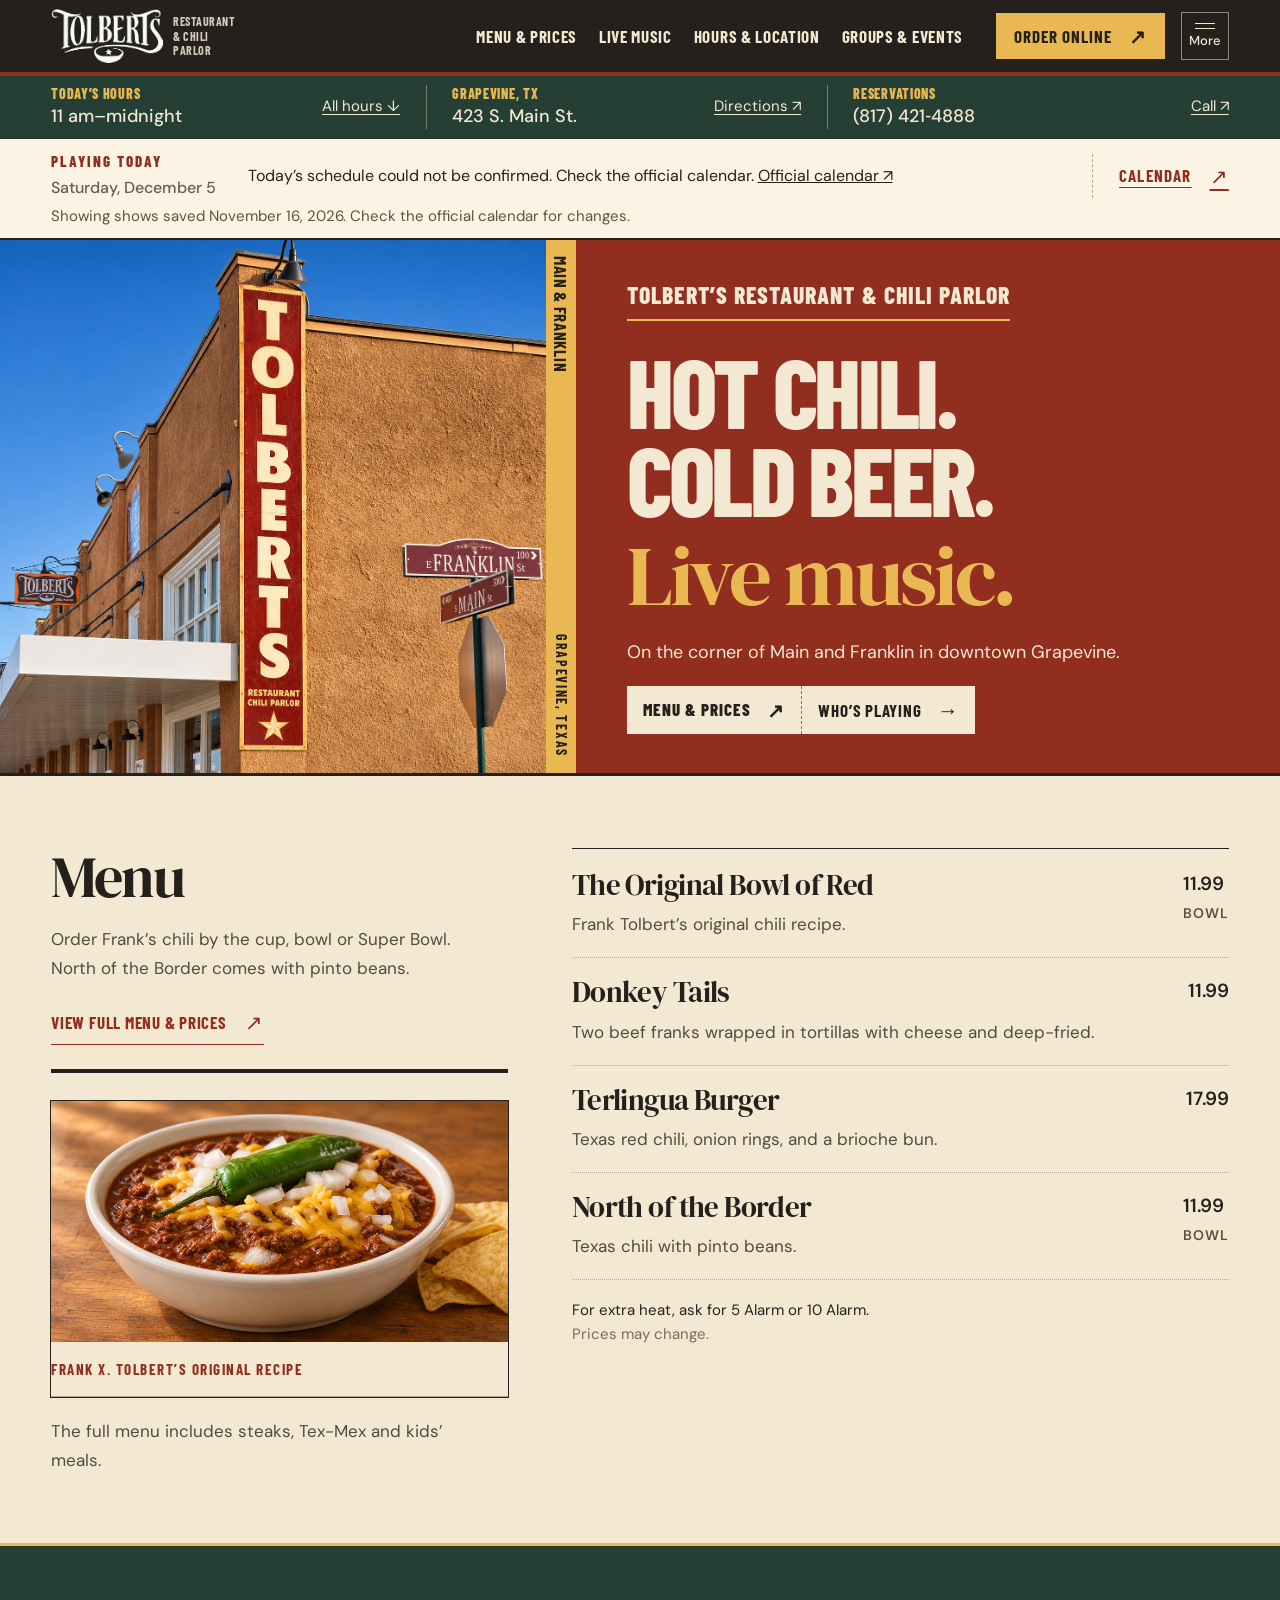
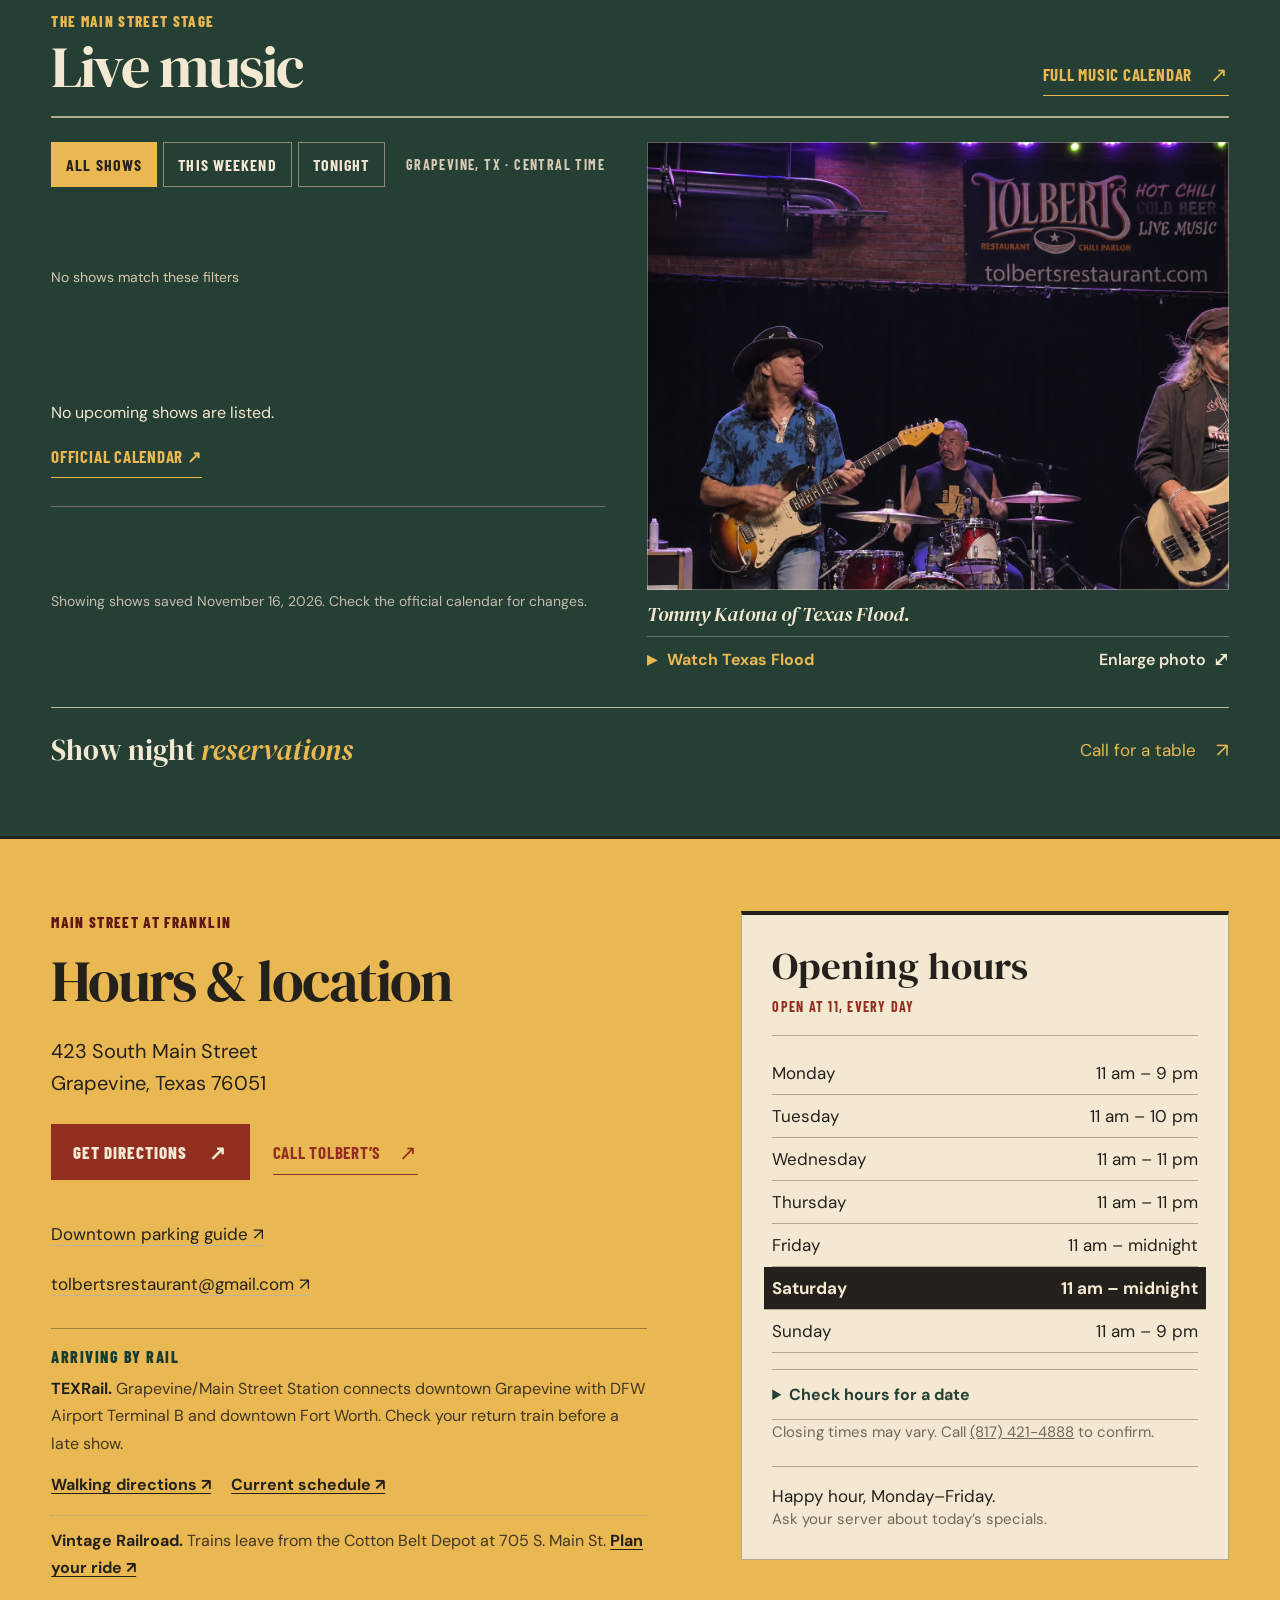
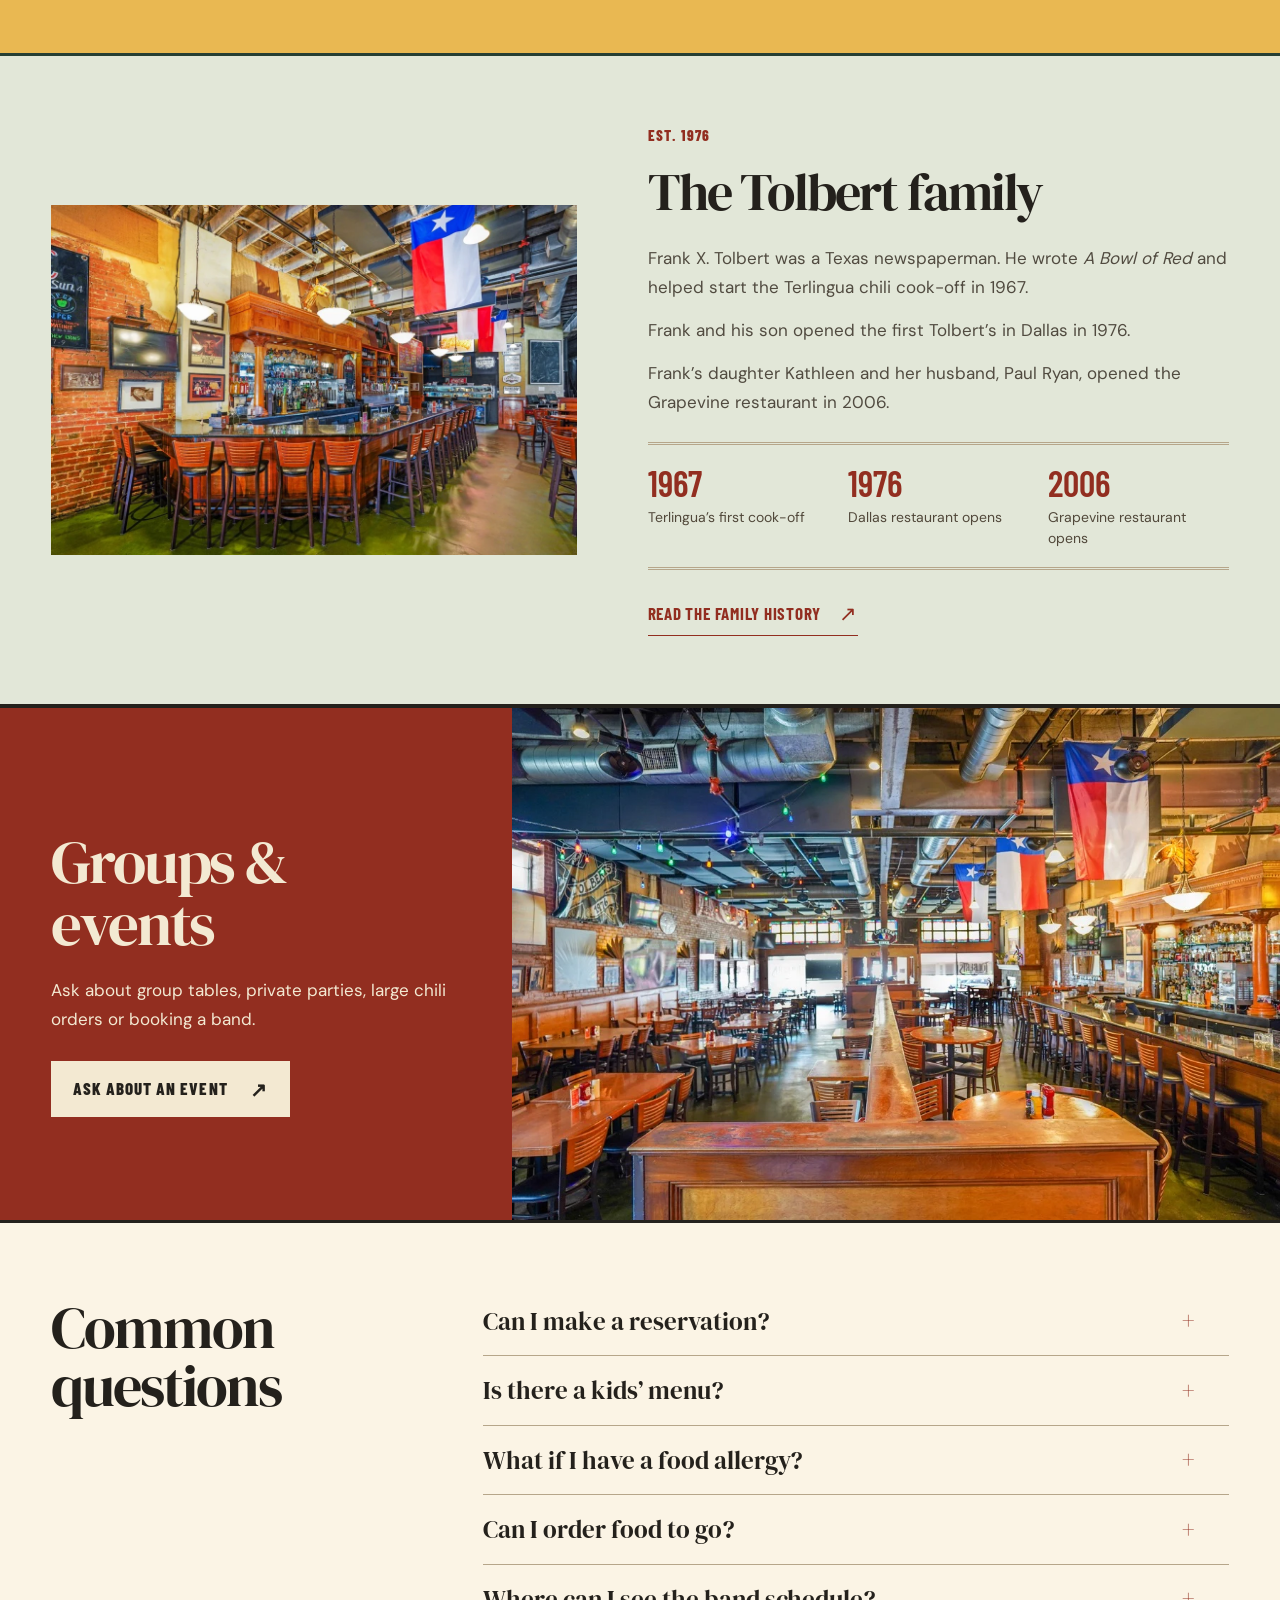
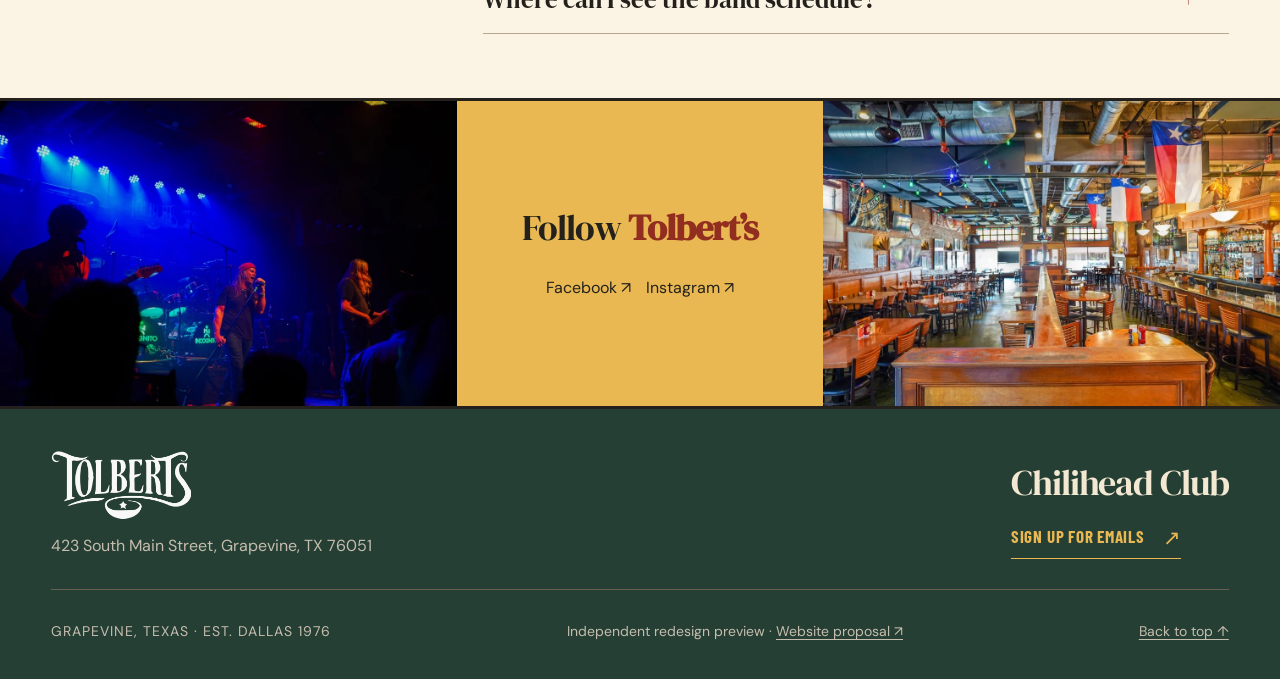
==== commit ba0ac21a: "Lead with the Main Street sign and lay out the food menu and stage bill as print spreads" ====
--- a/index.html
+++ b/index.html
@@ -1,5 +1,5 @@
 <!doctype html>
-<html lang="en"><head><meta charset="UTF-8"><meta name="viewport" content="width=device-width,initial-scale=1"><meta name="theme-color" content="#263f34"><meta name="robots" content="noindex,nofollow"><title>Tolbert’s Restaurant &amp; Chili Parlor</title><meta name="description" content="Menu, live music, hours and directions for Tolbert’s at 423 S. Main St. in Grapevine, Texas."><meta property="og:title" content="Tolbert’s Restaurant &amp; Chili Parlor"><meta property="og:description" content="Menu, live music, hours and directions for Tolbert’s at 423 S. Main St. in Grapevine, Texas."><link rel="canonical" href="https://cmcnosky.github.io/tolberts-preview/"><meta property="og:url" content="https://cmcnosky.github.io/tolberts-preview/"><meta property="og:type" content="website"><link rel="icon" href="assets/favicon.svg"><link rel="stylesheet" href="fonts.css?v=2"><link rel="stylesheet" href="style.css?v=3"><link rel="stylesheet" href="parlor.css?v=5"><link rel="stylesheet" href="today-stage.css?v=8"><script src="common.js?v=4.2" defer></script><script src="shared-api.js?v=2" defer></script><script src="owner-content.js?v=9" defer></script><script src="owner-preview.js?v=13" defer></script><script src="calendar-data.js?v=3" defer></script><script src="music-model.js?v=12" defer></script><script src="music.js?v=18" defer></script><script src="app.js?v=17" defer></script><link rel="stylesheet" href="music-presentation.css?v=7"><link rel="stylesheet" href="photo-presentation.css?v=6"><meta property="og:image" content="https://cmcnosky.github.io/tolberts-preview/assets/social-preview-20261117-bowl-of-red.jpg"><meta property="og:image:width" content="1200"><meta property="og:image:height" content="630"><meta property="og:image:type" content="image/jpeg"><meta property="og:image:alt" content="Tolbert’s red Main Street sign on the left. On the right, a Bowl of Red above Texas Flood guitarist Tommy Katona and his drummer."><meta name="twitter:card" content="summary_large_image"><meta name="twitter:title" content="Tolbert’s Restaurant &amp; Chili Parlor"><meta name="twitter:description" content="Menu, live music, hours and directions for Tolbert’s at 423 S. Main St. in Grapevine, Texas."><meta name="twitter:image" content="https://cmcnosky.github.io/tolberts-preview/assets/social-preview-20261117-bowl-of-red.jpg"><meta name="twitter:image:alt" content="Tolbert’s red Main Street sign on the left. On the right, a Bowl of Red above Texas Flood guitarist Tommy Katona and his drummer."><link rel="stylesheet" href="guest-finish.css?v=1"><link rel="stylesheet" href="owner-access.css?v=5"><script src="owner-model.js?v=20261109.2" defer></script><script src="owner-access.js?v=3" defer></script><link rel="stylesheet" href="home-editorial.css?v=10"><link rel="stylesheet" href="editorial-readability.css?v=1"></head>
+<html lang="en"><head><meta charset="UTF-8"><meta name="viewport" content="width=device-width,initial-scale=1"><meta name="theme-color" content="#263f34"><meta name="robots" content="noindex,nofollow"><title>Tolbert’s Restaurant &amp; Chili Parlor</title><meta name="description" content="Menu, live music, hours and directions for Tolbert’s at 423 S. Main St. in Grapevine, Texas."><meta property="og:title" content="Tolbert’s Restaurant &amp; Chili Parlor"><meta property="og:description" content="Menu, live music, hours and directions for Tolbert’s at 423 S. Main St. in Grapevine, Texas."><link rel="canonical" href="https://cmcnosky.github.io/tolberts-preview/"><meta property="og:url" content="https://cmcnosky.github.io/tolberts-preview/"><meta property="og:type" content="website"><link rel="icon" href="assets/favicon.svg"><link rel="stylesheet" href="fonts.css?v=2"><link rel="stylesheet" href="style.css?v=3"><link rel="stylesheet" href="parlor.css?v=5"><link rel="stylesheet" href="today-stage.css?v=8"><script src="common.js?v=4.2" defer></script><script src="shared-api.js?v=2" defer></script><script src="owner-content.js?v=9" defer></script><script src="owner-preview.js?v=13" defer></script><script src="calendar-data.js?v=3" defer></script><script src="music-model.js?v=12" defer></script><script src="music.js?v=18" defer></script><script src="app.js?v=17" defer></script><link rel="stylesheet" href="music-presentation.css?v=8"><link rel="stylesheet" href="photo-presentation.css?v=6"><meta property="og:image" content="https://cmcnosky.github.io/tolberts-preview/assets/social-preview-20261117-bowl-of-red.jpg"><meta property="og:image:width" content="1200"><meta property="og:image:height" content="630"><meta property="og:image:type" content="image/jpeg"><meta property="og:image:alt" content="Tolbert’s red Main Street sign on the left. On the right, a Bowl of Red above Texas Flood guitarist Tommy Katona and his drummer."><meta name="twitter:card" content="summary_large_image"><meta name="twitter:title" content="Tolbert’s Restaurant &amp; Chili Parlor"><meta name="twitter:description" content="Menu, live music, hours and directions for Tolbert’s at 423 S. Main St. in Grapevine, Texas."><meta name="twitter:image" content="https://cmcnosky.github.io/tolberts-preview/assets/social-preview-20261117-bowl-of-red.jpg"><meta name="twitter:image:alt" content="Tolbert’s red Main Street sign on the left. On the right, a Bowl of Red above Texas Flood guitarist Tommy Katona and his drummer."><link rel="stylesheet" href="guest-finish.css?v=1"><link rel="stylesheet" href="owner-access.css?v=5"><script src="owner-model.js?v=20261109.2" defer></script><script src="owner-access.js?v=3" defer></script><link rel="stylesheet" href="home-editorial.css?v=11"><link rel="stylesheet" href="editorial-readability.css?v=2"><link rel="stylesheet" href="home-sections.css?v=1"></head>
 <body class="parlor-skin editorial-home">
 <a class="skip" href="#main">Skip to content</a>
 <header class="header"><a class="brand" href="#" aria-label="Tolbert’s home"><img src="assets/logo-white.png" alt="Tolbert’s" width="162" height="78"><span>RESTAURANT &amp;<br class="brand-tagline-break"> CHILI PARLOR</span></a><nav class="desktop-nav" aria-label="Main navigation"><a href="menu.html">Menu &amp; prices</a><a href="music.html">Live music</a><a href="#visit">Hours &amp; location</a><a href="#groups">Groups &amp; events</a></nav><a class="button small order-link" href="https://order.spoton.com/rbbt-tolberts-restaurant-and-chili-parlor-15291/grapevine-tx/64e7d0d48137b6003f171eba" target="_blank" rel="noopener">Order online <span>↗</span></a><button class="nav-toggle" type="button" aria-label="More" aria-expanded="false" aria-controls="mobile-nav"><span></span><span></span><b>More</b></button></header>
@@ -10,12 +10,12 @@
 <section class="today-stage" id="playing-today" aria-labelledby="today-stage-heading">
   <div class="today-stage-heading"><p class="today-stage-label" id="today-stage-heading">Playing today</p><p id="today-stage-date">On the Main Street stage</p></div>
   <div class="today-stage-list" id="today-stage-list"><p class="today-empty">Checking today’s artists and set times…</p></div>
-  <a class="text-link today-calendar" href="music.html">Full calendar <span aria-hidden="true">↗</span></a>
+  <a class="text-link today-calendar" href="music.html" aria-label="Full music calendar">Calendar <span aria-hidden="true">↗</span></a>
   <p class="today-stage-source" id="today-stage-source">Times are Central. Confirm seating and any cover charge with Tolbert’s.</p>
   <noscript><p class="today-empty">See the <a href="https://tolbertsrestaurant.com/calendar/">official calendar</a> for today’s artists and set times.</p></noscript>
 </section>
 
-<section class="hero parlor-hero"><div class="editorial-rail" aria-hidden="true"><span>GRAPEVINE, TEXAS</span><span>DALLAS ROOTS · 1976</span></div><div class="hero-copy"><div class="eyebrow">TOLBERT’S RESTAURANT &amp; CHILI PARLOR</div><h1>Hot chili.<br>Cold beer.<br><em>Live music.</em></h1><p>On the corner of Main and Franklin in downtown Grapevine.</p><div class="actions"><a class="button" href="menu.html">Menu &amp; prices <span aria-hidden="true">↗</span></a><a class="text-link" href="music.html">Who’s playing <span aria-hidden="true">→</span></a></div><div class="hero-bottom"><span class="ticket-mark" aria-hidden="true">LIVE<br>AT<br>TOLBERT’S</span><div><span class="small-label" id="next-show-label">NEXT ON STAGE</span><a id="next-show" href="#music">See the upcoming lineup →</a></div></div></div><div class="parlor-collage"><figure class="sign-print"><img src="assets/main-street-enhanced.webp" width="1277" height="1231" alt="The tall Tolbert’s sign at Main and Franklin in downtown Grapevine" fetchpriority="high"><figcaption><span>MAIN &amp; FRANKLIN</span><span>GRAPEVINE, TEXAS</span></figcaption></figure></div></section>
+<section class="hero parlor-hero"><div class="hero-copy"><div class="eyebrow">TOLBERT’S RESTAURANT &amp; CHILI PARLOR</div><h1>Hot chili.<br>Cold beer.<br><em>Live music.</em></h1><p>On the corner of Main and Franklin in downtown Grapevine.</p><div class="actions"><a class="button" href="menu.html">Menu &amp; prices <span aria-hidden="true">↗</span></a><a class="text-link" href="music.html">Who’s playing <span aria-hidden="true">→</span></a></div><div class="hero-bottom"><span class="ticket-mark" aria-hidden="true">LIVE<br>AT<br>TOLBERT’S</span><div><span class="small-label" id="next-show-label">NEXT ON STAGE</span><a id="next-show" href="#music">See the upcoming lineup →</a></div></div></div><div class="parlor-collage"><figure class="sign-print"><img src="assets/main-street-enhanced.webp" width="1277" height="1231" alt="The tall Tolbert’s sign at Main and Franklin in downtown Grapevine" fetchpriority="high"><figcaption><span>MAIN &amp; FRANKLIN</span><span>GRAPEVINE, TEXAS</span></figcaption></figure></div></section>
 
 <section id="menu" class="menu-section section-pad"><div class="section-heading"><div><h2>Menu</h2></div><div class="heading-aside"><p>Order Frank’s chili by the cup, bowl or Super Bowl. North of the Border comes with pinto beans.</p><a class="text-link" href="menu.html">View full menu &amp; prices <span>↗</span></a></div></div><div class="food-layout"><div class="food-feature"><img src="assets/bowl-of-red-enhanced.webp" alt="Tolbert’s Bowl of Red topped with melted cheddar, diced onion and a whole green pepper." width="1726" height="911" loading="lazy"><div class="food-tag">FRANK X. TOLBERT’S ORIGINAL RECIPE</div></div><div class="food-picks"><a class="food-pick" href="menu.html?q=Original%20Texas"><div><h3>The Original Bowl of Red</h3><p>Frank Tolbert’s original chili recipe.</p></div><span class="price">11.99 <small>BOWL</small></span><span class="pick-arrow">↗</span></a><a class="food-pick" href="menu.html?q=Donkey%20Tails"><div><h3>Donkey Tails</h3><p>Two beef franks wrapped in tortillas with cheese and deep-fried.</p></div><span class="price">11.99</span><span class="pick-arrow">↗</span></a><a class="food-pick" href="menu.html?q=Terlingua%20Burger"><div><h3>Terlingua Burger</h3><p>Texas red chili, onion rings, and a brioche bun.</p></div><span class="price">17.99</span><span class="pick-arrow">↗</span></a><a class="food-pick" href="menu.html?q=North%20of%20the%20Border"><div><h3>North of the Border</h3><p>Texas chili with pinto beans.</p></div><span class="price">11.99 <small>BOWL</small></span><span class="pick-arrow">↗</span></a><div class="menu-footnote">For extra heat, ask for 5 Alarm or 10 Alarm.<br><span>Prices may change.</span></div></div></div><div class="menu-bottom"><span>The full menu includes steaks, Tex-Mex and kids’ meals.</span><a class="button" href="menu.html">View full menu &amp; prices <span>↗</span></a></div></section>
 <section id="music" class="music-section section-pad"><div class="section-heading"><div><div class="eyebrow">THE MAIN STREET STAGE</div><h2>Live music</h2></div><div class="heading-aside"><p></p><a class="text-link light" href="music.html">Full music calendar <span>↗</span></a></div></div><div class="stage-print" id="texas-flood">
@@ -46,7 +46,7 @@
 <noscript><div class="noscript-note">For groups and events, email <a href="mailto:tolbertsrestaurant@gmail.com">tolbertsrestaurant@gmail.com</a> or call <a href="tel:+18174214888">(817) 421-4888</a>.</div></noscript>
 </main>
 <footer><div class="footer-top"><div><img src="assets/logo-white.png" alt="Tolbert’s" width="200" height="96"><p>423 South Main Street, Grapevine, TX 76051</p></div><div><h3>Chilihead Club</h3><a class="text-link light" id="newsletter-link" href="https://visitor.r20.constantcontact.com/manage/optin?v=0014Ogu2wnBvl8_ZbMlMzQ9KVX9rpr_smoVitHZKZig-keypGiny6WIeEEgXcEOx1-AiOhKLXw2Q2L0sW0VsGJ6VT7G5BoeQ4qErEvgGW2CZEo%3D" target="_blank" rel="noopener">Sign up for emails <span>↗</span></a></div></div><div class="footer-bottom"><span>GRAPEVINE, TEXAS · EST. DALLAS 1976</span><span>Independent redesign preview · <a href="proposal.html">Website proposal ↗</a></span><a href="#">Back to top ↑</a></div></footer>
-<nav class="mobile-bottom" aria-label="Quick actions"><a href="menu.html">Menu &amp; prices</a><a href="music.html">Live music</a><a href="#visit">Hours &amp; location</a><a href="https://order.spoton.com/rbbt-tolberts-restaurant-and-chili-parlor-15291/grapevine-tx/64e7d0d48137b6003f171eba" target="_blank" rel="noopener">Order ↗</a></nav>
+<nav class="mobile-bottom" aria-label="Quick actions"><a href="menu.html" aria-label="Menu and prices">Menu</a><a href="music.html">Live music</a><a href="#visit" aria-label="Hours and location">Hours</a><a href="https://order.spoton.com/rbbt-tolberts-restaurant-and-chili-parlor-15291/grapevine-tx/64e7d0d48137b6003f171eba" target="_blank" rel="noopener">Order ↗</a></nav>
 <dialog id="stage-photo-dialog" aria-labelledby="stage-photo-title">
   <div class="stage-photo-bar"><h2 id="stage-photo-title">Stage photo</h2><button id="stage-photo-zoom" type="button">Zoom in</button><button type="button" class="close-dialog" aria-label="Close enlarged photo" autofocus>×</button></div>
   <div class="stage-photo-viewport"><img loading="lazy" src="assets/texas-flood-enhanced-artwork.webp" alt="Tommy Katona in a black hat, playing electric guitar beneath the Tolbert’s sign with the Texas Flood drummer behind him."></div>
--- a/music-presentation.css
+++ b/music-presentation.css
@@ -1,6 +1,6 @@
 /* Artist artwork is content: never crop it, darken it, or cover it with labels. */
-#show-grid .show-card{display:grid;grid-template-columns:58px 180px minmax(0,1fr) auto;gap:24px;align-items:center;padding:24px 0}
-#show-grid .show-image{grid-column:2;grid-row:1;position:relative;width:180px;height:150px;aspect-ratio:auto;min-width:0;border:0;background:#191815;overflow:visible}
+#show-grid .show-card{display:grid;grid-template-columns:64px 160px minmax(0,1fr) auto;gap:22px;align-items:center;padding:20px 12px}
+#show-grid .show-image{grid-column:2;grid-row:1;position:relative;width:160px;height:140px;aspect-ratio:auto;min-width:0;border:0;background:#191815;overflow:visible}
 #show-grid .show-image::after{content:none}
 #show-grid .show-image img{width:100%;height:100%;object-fit:contain;object-position:center;opacity:1;filter:none;transform:none;transition:none}
 #show-grid .show-date{grid-column:1;grid-row:1;position:static;display:block;min-width:0;padding:9px 0;background:transparent;color:var(--gold);text-align:center;border-block:1px solid #aa9875;line-height:1.1}
@@ -10,8 +10,8 @@
 #show-grid .show-state{display:inline-flex;align-items:center;min-height:27px;margin:0 0 8px;padding:4px 8px;border:1px solid currentColor;color:var(--gold);font-size:12px;font-weight:700;line-height:1.35;letter-spacing:.7px;text-transform:uppercase}
 #show-grid .show-state-live{background:var(--gold);color:var(--ink)}
 #show-grid .genre{margin:0 0 8px;font-size:12px;line-height:1.5}
-#show-grid h3{font-family:var(--cond);font-size:36px;font-weight:600;line-height:1.05;margin:0;overflow-wrap:anywhere}
-#show-grid .show-time{font-size:15px;line-height:1.65;margin:10px 0 0;padding:0}
+#show-grid h3{font-family:var(--cond);font-size:34px;font-weight:600;line-height:1.05;margin:0;overflow-wrap:anywhere}
+#show-grid .show-time{font-size:15px;line-height:1.55;margin:8px 0 0;padding:0}
 #show-grid .show-detail{grid-column:4;grid-row:1;position:static;align-self:center;margin:0;min-height:44px}
 
 /* A compact concert bill, with an uncropped portrait or band poster beside the details. */
@@ -57,15 +57,15 @@
 #show-dialog .show-share-fallback input{width:100%;font-size:13px;padding:10px;margin-top:6px}
 
 @media(max-width:1000px){
-  #show-grid .show-card{grid-template-columns:48px 150px minmax(0,1fr);gap:20px}
-  #show-grid .show-image{width:150px;height:150px;grid-row:1/3}
+  #show-grid .show-card{grid-template-columns:48px 142px minmax(0,1fr);gap:18px}
+  #show-grid .show-image{width:142px;height:140px;grid-row:1/3}
   #show-grid .show-date{grid-row:1/3}
   #show-grid .show-detail{grid-column:3;grid-row:2;justify-self:start;margin-top:0}
   #show-grid h3{font-size:33px}
 }
 @media(max-width:600px){
-  #show-grid .show-card{grid-template-columns:116px minmax(0,1fr);gap:9px 18px;padding-block:23px;align-items:start}
-  #show-grid .show-image{grid-column:1;grid-row:1/4;width:116px;height:150px;align-self:start}
+  #show-grid .show-card{grid-template-columns:108px minmax(0,1fr);gap:7px 16px;padding:20px 0;align-items:start}
+  #show-grid .show-image{grid-column:1;grid-row:1/4;width:108px;height:140px;align-self:start}
   #show-grid .show-date{grid-column:2;grid-row:1;display:flex;align-items:baseline;gap:7px;justify-self:start;border:0;padding:0;font-size:12px}
   #show-grid .show-date span{display:inline;font-size:12px}
   #show-grid .show-date .show-weekday{order:-1;margin-right:3px;color:#ded6c3}
@@ -73,9 +73,9 @@
   #show-grid .show-copy{grid-column:2;grid-row:2}
   #show-grid .show-state{min-height:26px;margin-bottom:7px;font-size:12px}
   #show-grid .genre{font-size:11px;margin-bottom:5px}
-  #show-grid h3{font-size:29px}
-  #show-grid .show-time{font-size:14px;margin-top:8px}
-  #show-grid .show-detail{grid-column:2;grid-row:3;font-size:13px;padding:9px 11px;gap:14px;margin-top:4px}
+  #show-grid h3{font-size:28px}
+  #show-grid .show-time{font-size:14px;margin-top:6px}
+  #show-grid .show-detail{grid-column:2;grid-row:3;font-size:13px;padding:8px 10px;gap:14px;margin-top:3px}
   #show-dialog{width:calc(100% - 20px);max-height:calc(100dvh - 20px)}
   #show-dialog .show-dialog-bar{padding-left:20px}
   #show-dialog .detail-layout{grid-template-columns:108px minmax(0,1fr);gap:0 18px;padding:20px}
@@ -94,8 +94,8 @@
   #show-dialog .detail-actions a:not(.detail-call){justify-content:center}
 }
 @media(max-width:370px){
-  #show-grid .show-card{grid-template-columns:100px minmax(0,1fr);gap:9px 14px}
-  #show-grid .show-image{width:100px;height:140px}
+  #show-grid .show-card{grid-template-columns:92px minmax(0,1fr);gap:7px 13px}
+  #show-grid .show-image{width:92px;height:130px}
   #show-grid h3{font-size:26px}
   #show-dialog .detail-layout{grid-template-columns:92px minmax(0,1fr);padding:17px;column-gap:14px}
   #show-dialog .detail-image{height:165px}
--- a/home-editorial.css
+++ b/home-editorial.css
@@ -306,102 +306,172 @@
 .editorial-home .visit-date-fields p { margin: 0; line-height: 1.5; }
 .editorial-home .visit-date-fields a { color: var(--red); font-weight: 700; text-underline-offset: 4px; }
 
-@media screen and (max-width:760px) {
+/* Arrival strip, tonight's bill, and the Main Street sign share one left margin. */
+@media screen {
+  .editorial-home .visit-summary.with-today {
+    padding: 9px var(--guest-gutter);
+    grid-template-columns: repeat(3, minmax(0, 1fr));
+    gap: clamp(12px, 2vw, 32px);
+  }
+  .editorial-home .visit-summary.with-today > a {
+    grid-template-columns: minmax(0, 1fr) auto;
+    align-content: center;
+    padding-right: clamp(10px, 2vw, 32px);
+  }
+  .editorial-home .visit-summary.with-today small { grid-area: 1 / 2 / 3 / 3; }
+  .editorial-home .today-stage {
+    grid-template-columns: minmax(120px, .7fr) minmax(0, 3.4fr) auto;
+    padding: 12px var(--guest-gutter);
+    gap: 6px clamp(18px, 2.2vw, 36px);
+  }
+  .editorial-home .today-stage-list { gap: 12px 20px; }
+  .editorial-home .today-artist {
+    grid-template-columns: 78px minmax(0, 1fr);
+    gap: 14px;
+  }
+  .editorial-home .today-artist-photo { width: 78px; height: 78px; object-fit: contain; }
+  .editorial-home .today-stage .today-calendar {
+    border: 0;
+    border-left: 1px dashed var(--line);
+    padding: 8px 0 8px clamp(14px, 2vw, 28px);
+    text-decoration: underline; text-underline-offset: 5px;
+  }
+  .editorial-home .today-stage-source { margin: 0; line-height: 1.35; }
   .editorial-home .parlor-hero {
-    grid-template-columns: minmax(0, 1.18fr) minmax(0, 1fr);
-    grid-template-areas: "name name" "headline photo" "intro intro" "buttons buttons";
-    gap: 18px clamp(10px, 3vw, 22px);
-    padding: clamp(20px, 4vw, 32px);
+    display: grid;
+    grid-template-columns: minmax(0, min(45vw, 640px)) minmax(0, 1fr);
+    gap: clamp(24px, 4vw, 64px);
     align-items: center;
-  }
-  .editorial-home .parlor-hero .editorial-rail { display: none; }
-  .editorial-home .parlor-hero .hero-copy { display: contents; }
+    min-height: 0;
+    padding: 0 var(--guest-gutter) 0 max(0px, calc((100% - 1540px)/2));
+    background: var(--red);
+    border-bottom: 5px solid var(--gold);
+  }
+  .editorial-home .parlor-hero .hero-copy { grid-area: 1 / 2; display: block; padding: clamp(24px, 3vw, 44px) 0; }
   .editorial-home .parlor-hero .hero-copy > .eyebrow {
-    grid-area: name;
-    border-bottom: 1px solid #f3e9d26b;
-    padding-bottom: 11px;
-    font-size: clamp(18px, 4.7vw, 23px);
-    line-height: 1.2;
-    letter-spacing: .035em;
+    font-size: clamp(20px, 1.85vw, 30px);
+    width: fit-content;
+    padding: 0 0 8px;
+    border-bottom: 2px solid var(--gold);
+    color: var(--cream);
+    letter-spacing: .045em;
   }
   .editorial-home .parlor-hero h1 {
-    grid-area: headline;
-    font-size: clamp(39px, 11.9vw, 88px);
-    line-height: .99;
-    margin: 0;
+    font-size: clamp(68px, 7.55vw, 117px);
+    line-height: .91;
+    margin: clamp(16px, 2vw, 28px) 0 16px;
     overflow-wrap: anywhere;
   }
-  .editorial-home .parlor-hero .hero-copy > p { grid-area: intro; margin: 0; max-width: 46ch; line-height: 1.5; }
+  .editorial-home .parlor-hero h1 em { font-size: .88em; line-height: 1.12; }
+  .editorial-home .parlor-hero .hero-copy > p {
+    max-width: 43ch; font-size: 18px; line-height: 1.5; margin: 0 0 20px;
+  }
   .editorial-home .parlor-hero .actions {
-    grid-area: buttons;
-    display: flex;
-    flex-flow: row wrap;
-    gap: 10px;
+    display: inline-flex; align-items: stretch; flex-flow: row wrap; gap: 0;
+    background: var(--cream); color: var(--ink);
   }
   .editorial-home .parlor-hero .actions > a {
-    flex: 1 1 auto;
-    min-height: 46px;
-    justify-content: center;
-    padding: 10px 8px;
-    gap: 8px;
-  }
-  .editorial-home .parlor-hero .parlor-collage { grid-area: photo; width: 100%; min-height: 0; align-self: center; }
-  .editorial-home .sign-print {
-    position: static;
-    height: auto;
-    display: block;
-    padding: 4px;
-    background: var(--cream);
-    color: var(--ink);
-  }
-  .editorial-home .sign-print img { width: 100%; height: auto; aspect-ratio: 1 / 1; object-fit: cover; }
-  .editorial-home .sign-print figcaption {
-    position: static;
-    padding: 5px 2px 3px;
-    gap: 1px;
-    background: var(--cream);
-    color: var(--ink);
-    font-size: 12px;
-    line-height: 1.2;
-    letter-spacing: .035em;
-    overflow-wrap: anywhere;
-  }
-  .editorial-home .sign-print figcaption span:first-child { font: 700 14px/1.2 var(--cond); }
-}
-
-@media screen and (max-width:760px) {
+    display: inline-flex; align-items: center; justify-content: space-between;
+    min-height: 48px; gap: 16px; margin: 0; padding: 10px 16px;
+    border: 0; border-radius: 0; box-shadow: none; background: transparent; color: var(--ink);
+  }
+  .editorial-home .parlor-hero .actions > a + a { border-left: 1px dashed #81765f; }
+  .editorial-home .parlor-hero .actions > a:is(:hover, :focus-visible) { background: var(--gold); color: var(--ink); }
+  .editorial-home .parlor-hero .parlor-collage {
+    grid-area: 1 / 1; display: grid; width: 100%; min-height: 0; align-self: stretch;
+  }
+  .editorial-home .parlor-hero .sign-print {
+    position: relative; inset: auto; margin: 0; padding: 0;
+    display: grid; grid-template-columns: minmax(0, 1fr) 30px; width: 100%; height: 100%; background: var(--gold);
+  }
+  .editorial-home .parlor-hero .sign-print img {
+    display: block; width: 100%; height: 100%; min-height: 0; aspect-ratio: 1.025;
+    object-fit: cover; object-position: 50% center;
+  }
+  .editorial-home .parlor-hero .sign-print figcaption {
+    position: static; display: flex; flex-flow: row nowrap; align-items: center; justify-content: space-between;
+    writing-mode: vertical-rl; gap: 8px; padding: 16px 0; color: var(--ink); background: var(--gold);
+    font-size: 14px; line-height: 1.25;
+  }
+  .editorial-home .parlor-hero .sign-print figcaption span:first-child {
+    color: var(--ink); font: 700 17px/1.2 var(--cond); letter-spacing: .04em;
+  }
+}
+@media screen and (max-width: 1000px) {
+  .editorial-home .visit-summary.with-today > a {
+    grid-template-columns: minmax(0, 1fr); grid-template-rows: auto auto;
+    align-content: start; align-items: start; row-gap: 3px;
+  }
+  .editorial-home .visit-summary.with-today strong {
+    text-decoration: underline; text-decoration-color: #a6b2a2; text-underline-offset: 4px;
+  }
+  /* The full link still includes its action for screen readers. */
+  .editorial-home .visit-summary.with-today small {
+    position: absolute; width: 1px; height: 1px; padding: 0; margin: -1px;
+    clip-path: inset(50%); overflow: hidden; white-space: nowrap;
+  }
+  .editorial-home .today-stage { grid-template-columns: 129px minmax(0, 1fr) auto; gap: 6px 14px; }
+  .editorial-home .today-artist { grid-template-columns: 70px minmax(0, 1fr); gap: 12px; }
+  .editorial-home .today-artist-photo { width: 70px; height: 70px; }
+}
+@media screen and (max-width: 760px) {
+  .editorial-home .visit-summary.with-today {
+    grid-template-columns: minmax(0, .86fr) minmax(0, 1fr) minmax(0, 1.1fr);
+    column-gap: 8px;
+  }
+  .editorial-home .visit-summary.with-today strong { text-wrap: balance; }
+  .editorial-home .visit-summary.with-today > a { min-height: 44px; padding-right: 8px; }
   .editorial-home .today-stage {
-    --artist-thumb: clamp(76px, 23vw, 108px);
-    grid-template-columns: minmax(0, 1fr) auto;
-    gap: 9px 12px;
+    grid-template-columns: minmax(0, 1fr) auto; gap: 6px 12px; padding-block: 9px;
   }
   .editorial-home .today-stage-heading {
-    grid-area: 1 / 1;
-    position: static;
-    width: auto;
-    height: auto;
-    margin: 0;
-    clip: auto;
-    overflow: visible;
-    white-space: normal;
+    grid-area: 1 / 1; display: flex; align-items: baseline; flex-wrap: wrap; gap: 0 10px;
+    position: static; width: auto; height: auto; margin: 0; clip: auto; overflow: visible; white-space: normal;
   }
   .editorial-home .today-stage-heading .today-stage-label { margin: 0; }
   .editorial-home .today-stage-list { grid-area: 2 / 1 / auto / -1; }
   .editorial-home .today-stage .today-calendar {
-    grid-area: 1 / 2;
-    justify-self: end;
-    max-width: none;
-    padding: 4px 0;
-    gap: 7px;
-    white-space: nowrap;
+    grid-area: 1 / 2; justify-self: end; max-width: none; gap: 6px;
+    min-height: 44px; padding: 4px 0 4px 12px; white-space: nowrap;
   }
   .editorial-home .today-card-label { display: none; }
-  .editorial-home .today-artist { grid-template-columns: var(--artist-thumb) minmax(0, 1fr); }
-  .editorial-home .today-artist-photo { width: var(--artist-thumb); height: var(--artist-thumb); object-fit: contain; }
-}
-@media screen and (max-width:360px) {
-  .editorial-home .parlor-hero { grid-template-columns: minmax(0, 1.4fr) minmax(0, 1fr); padding-inline: 16px; }
-  .editorial-home .parlor-hero h1 { font-size: clamp(37px, 11.4vw, 42px); }
+  .editorial-home .parlor-hero {
+    grid-template-columns: minmax(0, .95fr) minmax(0, 1.05fr);
+    grid-template-areas: 'name name' 'photo headline' 'photo intro' 'buttons buttons';
+    gap: 0 clamp(12px, 3.4vw, 24px);
+    align-items: center;
+    padding: clamp(18px, 3.6vw, 28px) var(--guest-gutter);
+  }
+  .editorial-home .parlor-hero .hero-copy { display: contents; }
+  .editorial-home .parlor-hero .hero-copy > .eyebrow {
+    grid-area: name; margin: 0 0 15px; font-size: clamp(19px,4.6vw,25px); line-height: 1.15;
+  }
+  .editorial-home .parlor-hero h1 {
+    grid-area: headline; align-self: end;
+    margin: 0 0 9px; font-size: clamp(35px,11vw,78px); line-height: .98;
+  }
+  .editorial-home .parlor-hero .hero-copy > p {
+    grid-area: intro; align-self: start; margin: 0; line-height: 1.4;
+  }
+  .editorial-home .parlor-hero .parlor-collage {
+    grid-area: photo; align-self: stretch; display: grid; place-items: stretch;
+  }
+  .editorial-home .parlor-hero .sign-print { grid-template-columns: minmax(0,1fr) 20px; width: 100%; }
+  .editorial-home .parlor-hero .sign-print img {
+    height: 100%; min-height: 0; aspect-ratio: .70; object-fit: cover; object-position: 51% center;
+  }
+  .editorial-home .parlor-hero .sign-print figcaption { justify-content: center; padding: 6px 0; }
+  .editorial-home .parlor-hero .sign-print figcaption span:first-child { font-size: 15px; }
+  .editorial-home .parlor-hero .sign-print figcaption span + span { display: none; }
+  .editorial-home .parlor-hero .actions > a { gap: 6px; padding-inline: clamp(8px, 2.6vw, 15px); white-space: nowrap; }
+  .editorial-home .parlor-hero .actions {
+    grid-area: buttons; display: grid; grid-template-columns: repeat(2, minmax(0,1fr));
+    width: min(100%, 400px); justify-self: start; margin-top: 18px;
+  }
+}
+@media screen and (max-width: 370px) {
+  .editorial-home .parlor-hero .actions > a { gap: 4px; padding-inline: 8px; justify-content: center; }
+  .editorial-home .parlor-hero .actions > a span { display: none; }
 }
 
 /* Keep the whole stage photograph visible, with its caption and playback link below. */
--- a/editorial-readability.css
+++ b/editorial-readability.css
@@ -2,12 +2,22 @@
    Keep the historical homepage and the print layouts unchanged. */
 @media screen {
   :is(.editorial-home,.menu-page,.music-page) {
+    --guest-gutter:max(clamp(18px,4vw,56px),calc((100% - 1240px) / 2));
+    --guest-header-height:76px;
     --line:#95866d;
     --soft-sage:#e2e7d8;
     --warm-paper:#fbf4e5;
   }
 
   /* Navigation remains compact, with readable labels and the approved wordmark. */
+  :is(.editorial-home,.menu-page,.music-page) .header {
+    height:var(--guest-header-height); padding:6px var(--guest-gutter);
+    justify-content:flex-start; gap:clamp(10px,1.25vw,20px);
+  }
+  :is(.editorial-home,.menu-page,.music-page) .header .brand { margin-right:auto; }
+  :is(.editorial-home,.menu-page,.music-page) .header .desktop-nav { margin-inline:0 clamp(8px,1.3vw,22px); }
+  :is(.editorial-home,.menu-page,.music-page) .header .order-link { margin-left:0; }
+  :is(.editorial-home,.menu-page,.music-page) #mobile-nav { right:var(--guest-gutter); }
   :is(.editorial-home,.menu-page,.music-page) .desktop-nav { font-size:17px; gap:22px; letter-spacing:.04em; }
   :is(.editorial-home,.menu-page,.music-page) .header .brand span { font-size:12px; letter-spacing:.04em; }
   :is(.editorial-home,.menu-page,.music-page) .header .order-link { font-size:17px; }
@@ -18,8 +28,8 @@
   :is(.editorial-home,.menu-page,.music-page) .footer-bottom { font-size:14px; line-height:1.7; }
 
   /* Give each chapter a visible edge; the lighter sections have distinct paper tones. */
-  .editorial-home .visit-summary.with-today { border-bottom:2px solid var(--ink); padding-block:13px; }
-  .editorial-home .today-stage { background:var(--warm-paper); border-bottom:3px solid var(--ink); padding-block:15px; }
+  .editorial-home .visit-summary.with-today { border-bottom:1px solid #213429; }
+  .editorial-home .today-stage { background:var(--warm-paper); border-bottom:2px solid var(--ink); }
   .editorial-home .parlor-hero { border-bottom:3px solid var(--ink); }
   .editorial-home .menu-section { background:var(--cream); }
   .editorial-home .music-section { border-top:3px solid var(--gold); }
@@ -148,15 +158,19 @@
   :is(.editorial-home,.menu-page,.music-page) .desktop-nav { gap:16px; }
 }
 @media screen and (max-width:760px) {
+  :is(.editorial-home,.menu-page,.music-page) { --guest-header-height:66px; }
+  :is(.editorial-home,.menu-page,.music-page) .header .brand { height:48px; }
+  :is(.editorial-home,.menu-page,.music-page) #mobile-nav { right:0; }
+  :is(.editorial-home,.menu-page,.music-page) .mobile-bottom>a {
+    min-height:48px; padding:7px 4px; display:flex; align-items:center; justify-content:center;
+  }
   /* The full restaurant name is prominent in the page; avoid a tiny duplicate beside the logo. */
   :is(.editorial-home,.menu-page,.music-page) .header .brand { width:100px; }
   :is(.editorial-home,.menu-page,.music-page) .header .brand span { display:none; }
   :is(.editorial-home,.menu-page,.music-page) .header .order-link { font-size:16px; gap:9px; padding:12px; }
   :is(.editorial-home,.menu-page,.music-page) .mobile-bottom>a { font-size:15px; line-height:1.3; }
-  .editorial-home .visit-summary.with-today { padding-block:13px; }
   .editorial-home .visit-summary.with-today strong { font-size:16px; }
   .editorial-home .visit-summary.with-today small { font-size:14px; white-space:normal; }
-  .editorial-home .today-stage { padding-block:15px; }
   .editorial-home .today-artist-name { font-size:28px; }
   .editorial-home .today-artist-time { font-size:16px; }
   .editorial-home .today-card-label { font-size:14px; }
@@ -167,10 +181,14 @@
   .editorial-home .lineup-bottom p { max-width:none; }
 }
 @media screen and (max-width:400px) {
-  :is(.editorial-home,.menu-page,.music-page) .header { padding-inline:12px; gap:8px; }
+  :is(.editorial-home,.menu-page,.music-page) .header { padding-inline:var(--guest-gutter); gap:8px; }
   :is(.editorial-home,.menu-page,.music-page) .header .brand { width:96px; }
   :is(.editorial-home,.menu-page,.music-page) .header .brand img { width:96px; }
   :is(.editorial-home,.menu-page,.music-page) .header .order-link { padding:11px 10px; gap:8px; }
-  .editorial-home .visit-summary.with-today { padding-inline:12px; gap:8px; }
-  .editorial-home .visit-summary.with-today>a { padding-right:6px; }
 }
+
+@media screen and (max-width: 370px) {
+  :is(.editorial-home,.menu-page,.music-page) .header .order-link { white-space:nowrap; }
+  :is(.editorial-home,.menu-page,.music-page) .header .order-link span { display:none; }
+  :is(.editorial-home,.menu-page,.music-page) .mobile-bottom { grid-template-columns: .88fr 1.24fr .88fr 1fr; }
+}
--- a/home-sections.css
+++ b/home-sections.css
@@ -0,0 +1,440 @@
+/* Finishing rhythm for the editorial homepage's content sections. */
+
+.editorial-home #menu,
+.editorial-home .music-section,
+.editorial-home .visit-section,
+.editorial-home #story,
+.editorial-home .faq-section,
+.editorial-home footer {
+  padding-inline: var(--guest-gutter, max(20px, calc((100% - 1240px) / 2)));
+}
+
+@media (min-width: 761px) {
+  .editorial-home #menu {
+    padding-block: 72px 68px;
+  }
+
+  .editorial-home #menu .section-heading {
+    margin-bottom: 30px;
+    padding-bottom: 24px;
+  }
+
+  .editorial-home #menu .food-layout {
+    grid-template-columns: minmax(0, .88fr) minmax(0, 1.12fr);
+    gap: 56px;
+  }
+
+  .editorial-home #menu .food-picks {
+    border-top: 1px solid var(--ink);
+  }
+
+  .editorial-home #menu .food-pick {
+    grid-template-columns: minmax(0, 1fr) auto;
+    gap: 24px;
+    padding-block: 18px;
+    border-bottom-style: dotted;
+  }
+
+  .editorial-home #menu .food-pick .pick-arrow {
+    display: none;
+  }
+
+  .editorial-home #menu .food-pick h3 {
+    margin-bottom: 5px;
+  }
+
+  .editorial-home #menu .menu-bottom {
+    margin-top: 24px;
+    padding-top: 18px;
+  }
+
+  .editorial-home .visit-section {
+    align-items: start;
+    padding-block: 72px;
+  }
+
+  .editorial-home .visit-section .rail-access {
+    margin-top: 22px;
+    padding-top: 18px;
+  }
+
+  .editorial-home #story {
+    gap: 6%;
+    padding-block: 68px;
+  }
+
+  .editorial-home #groups .gather-content {
+    padding-block: 56px;
+    padding-left: var(--guest-gutter, max(20px, calc((100vw - 1240px) / 2)));
+  }
+
+  .editorial-home #groups > img {
+    min-height: 420px;
+  }
+
+  .editorial-home .faq-section {
+    grid-template-columns: minmax(300px, .65fr) minmax(0, 1.35fr);
+    gap: 72px;
+    padding-block: 64px;
+  }
+
+  .editorial-home .faqs summary {
+    padding-block: 18px;
+  }
+
+  .editorial-home footer {
+    padding-top: 42px;
+  }
+
+  .editorial-home .footer-top {
+    padding-bottom: 30px;
+  }
+
+  /* Treat the homepage schedule as the venue's running order, not a card deck. */
+  .editorial-home #music .show-grid {
+    display: block;
+    border-bottom: 1px solid #777063;
+  }
+
+  .editorial-home #music #show-grid .show-card {
+    display: grid;
+    grid-template-columns: clamp(82px, 8vw, 112px) clamp(145px, 16vw, 220px) minmax(0, 1fr) auto;
+    gap: clamp(18px, 2.4vw, 34px);
+    align-items: center;
+    min-height: 150px;
+    padding: 18px 0;
+    border-top: 1px solid #777063;
+  }
+
+  .editorial-home #music #show-grid .show-date {
+    grid-column: 1;
+    grid-row: 1;
+    display: grid;
+    grid-template-columns: auto 1fr;
+    grid-template-rows: auto auto;
+    gap: 0 8px;
+    align-items: end;
+    width: auto;
+    padding: 0;
+    border: 0;
+    color: var(--gold);
+    text-align: left;
+  }
+
+  .editorial-home #music #show-grid .show-date > span:first-child {
+    grid-column: 1;
+    grid-row: 1;
+  }
+
+  .editorial-home #music #show-grid .show-date strong {
+    grid-column: 1;
+    grid-row: 2;
+    font-size: clamp(39px, 4vw, 54px);
+    line-height: .9;
+  }
+
+  .editorial-home #music #show-grid .show-date .show-weekday {
+    grid-column: 2;
+    grid-row: 2;
+    padding-bottom: 2px;
+  }
+
+  .editorial-home #music #show-grid .show-image {
+    grid-column: 2;
+    grid-row: 1;
+    width: 100%;
+    height: clamp(96px, 9vw, 124px);
+    margin: 0;
+  }
+
+  .editorial-home #music #show-grid .show-copy {
+    grid-column: 3;
+    grid-row: 1;
+    min-width: 0;
+  }
+
+  .editorial-home #music #show-grid .show-card h3 {
+    font-size: clamp(29px, 3vw, 40px);
+    line-height: 1.05;
+    margin-block: 5px 7px;
+  }
+
+  .editorial-home #music #show-grid .show-card .genre {
+    margin: 0;
+  }
+
+  .editorial-home #music #show-grid .show-state {
+    display: inline-flex;
+    width: max-content;
+    max-width: 100%;
+  }
+
+  .editorial-home #music #show-grid .show-card .show-time {
+    margin: 0;
+  }
+
+  .editorial-home #music #show-grid .show-detail {
+    grid-column: 4;
+    grid-row: 1;
+    align-self: center;
+    margin: 0;
+    white-space: nowrap;
+  }
+}
+
+@media (min-width: 1000px) {
+  .editorial-home #groups {
+    grid-template-columns: minmax(420px, .8fr) minmax(0, 1.2fr);
+  }
+}
+
+@media (max-width: 760px) {
+  .editorial-home #menu,
+  .editorial-home .visit-section,
+  .editorial-home #story {
+    padding-block: 48px;
+  }
+
+  .editorial-home #menu .section-heading {
+    margin-bottom: 26px;
+    padding-bottom: 22px;
+  }
+
+  .editorial-home #menu .section-heading h2 {
+    margin-top: 0;
+  }
+
+  .editorial-home #menu .heading-aside {
+    margin-top: 18px;
+  }
+
+  .editorial-home #menu .food-layout {
+    gap: 24px;
+  }
+
+  .editorial-home #menu .food-tag {
+    padding-block: 13px;
+  }
+
+  .editorial-home #menu .food-pick {
+    grid-template-columns: minmax(0, 1fr);
+    gap: 7px;
+    padding-block: 17px;
+    border-bottom-style: dotted;
+  }
+
+  .editorial-home #menu .food-pick h3 {
+    margin-bottom: 6px;
+  }
+
+  .editorial-home #menu .food-pick > div,
+  .editorial-home #menu .food-pick .price {
+    grid-column: 1;
+  }
+
+  .editorial-home #menu .food-pick > div {
+    grid-row: 1;
+  }
+
+  .editorial-home #menu .food-pick .price {
+    grid-row: 2;
+  }
+
+  .editorial-home #menu .food-pick .pick-arrow {
+    display: none;
+  }
+
+  .editorial-home #menu .menu-bottom {
+    margin-top: 24px;
+    padding-top: 0;
+  }
+
+  .editorial-home .music-section {
+    --stage-gutter: var(--guest-gutter, 20px);
+  }
+
+  .editorial-home .visit-section {
+    gap: 28px;
+  }
+
+  .editorial-home .visit-section .rail-access {
+    margin-top: 20px;
+    padding-top: 18px;
+  }
+
+  .editorial-home #story {
+    gap: 28px;
+  }
+
+  .editorial-home #story .story-timeline {
+    display: grid;
+    grid-template-columns: 1fr;
+    gap: 0;
+    padding-block: 4px;
+  }
+
+  .editorial-home #story .story-timeline > div {
+    display: grid;
+    grid-template-columns: 88px minmax(0, 1fr);
+    gap: 14px;
+    align-items: baseline;
+    padding-block: 12px;
+    border-bottom: 1px solid var(--line);
+  }
+
+  .editorial-home #story .story-timeline > div:last-child {
+    border-bottom: 0;
+  }
+
+  .editorial-home #story .story-timeline strong {
+    font-size: 33px;
+  }
+
+  .editorial-home #story .story-timeline span {
+    font-size: 14px;
+    line-height: 1.45;
+  }
+
+  .editorial-home #groups .gather-content {
+    padding-block: 42px;
+    padding-inline: var(--guest-gutter, 20px);
+  }
+
+  .editorial-home .faq-section {
+    gap: 18px;
+    padding-block: 48px;
+  }
+
+  .editorial-home .faqs summary {
+    padding-block: 18px;
+  }
+
+  .editorial-home footer {
+    padding-top: 38px;
+  }
+
+  .editorial-home .footer-top {
+    gap: 28px;
+    padding-bottom: 28px;
+  }
+
+  .editorial-home .footer-bottom {
+    gap: 12px;
+  }
+}
+
+@media (max-width: 400px) {
+  .editorial-home #story .story-timeline > div {
+    grid-template-columns: 78px minmax(0, 1fr);
+    gap: 12px;
+  }
+}
+
+/* On wide screens, set the food up like an actual two-page menu spread. */
+@media (min-width: 1050px) {
+  .editorial-home #menu {
+    display: grid;
+    grid-template-columns: minmax(350px, .82fr) minmax(0, 1.18fr);
+    grid-template-rows: auto auto auto;
+    column-gap: clamp(52px, 5vw, 76px);
+    align-items: start;
+  }
+
+  .editorial-home #menu .section-heading {
+    grid-column: 1;
+    grid-row: 1;
+    display: block;
+    margin: 0 0 28px;
+    padding: 0 0 24px;
+  }
+
+  .editorial-home #menu .section-heading h2 {
+    margin: 0 0 18px;
+  }
+
+  .editorial-home #menu .heading-aside {
+    max-width: 440px;
+    margin: 0;
+  }
+
+  .editorial-home #menu .heading-aside p {
+    margin-bottom: 18px;
+  }
+
+  .editorial-home #menu .food-layout {
+    display: contents;
+  }
+
+  .editorial-home #menu .food-feature {
+    grid-column: 1;
+    grid-row: 2;
+    margin: 0;
+  }
+
+  .editorial-home #menu .food-picks {
+    grid-column: 2;
+    grid-row: 1 / span 3;
+    align-self: start;
+  }
+
+  .editorial-home #menu .food-pick:first-child {
+    padding-top: 20px;
+  }
+
+  .editorial-home #menu .menu-bottom {
+    grid-column: 1;
+    grid-row: 3;
+    display: block;
+    margin: 20px 0 0;
+    padding: 0;
+  }
+
+  .editorial-home #menu .menu-bottom > span {
+    display: block;
+    max-width: 440px;
+  }
+
+  .editorial-home #menu .menu-bottom > .button {
+    display: none;
+  }
+}
+
+/* On a wide spread, read the running order alongside the photograph of the stage. */
+@media screen and (min-width: 1160px) {
+  .editorial-home #music {
+    grid-template-columns: minmax(0, 1fr) minmax(0, 1.05fr);
+    column-gap: clamp(32px, 3.3vw, 54px);
+    padding-block: clamp(50px, 5vw, 76px);
+    align-items: start;
+  }
+  .editorial-home #music .section-heading {
+    grid-area: 1 / 1 / 2 / -1;
+    display: flex; align-items: end; justify-content: space-between;
+    margin: 0 0 24px; padding: 0 0 20px; border-bottom: 2px solid #abab94;
+  }
+  .editorial-home #music .section-heading h2 { margin-top: 5px; }
+  .editorial-home #music .heading-aside { margin: 0; }
+  .editorial-home #music .stage-print { grid-area: 2 / 2 / 6 / 3; margin: 0; }
+  .editorial-home #music .lineup-toolbar {
+    grid-area: 2 / 1; flex-wrap: wrap; gap: 6px 16px;
+    padding: 0; margin: 0; border: 0;
+  }
+  .editorial-home #music .filter-group { gap: 6px; }
+  .editorial-home #music .filter-group button { padding-inline: 14px; }
+  .editorial-home #music #show-count { grid-area: 3 / 1; margin: 10px 0 12px; }
+  .editorial-home #music #show-grid { grid-area: 4 / 1; }
+  .editorial-home #music #show-grid .show-card {
+    grid-template-columns: 46px 76px minmax(0, 1fr) auto;
+    gap: 12px; min-height: 105px; padding-block: 13px;
+  }
+  .editorial-home #music #show-grid .show-image { height: 76px; }
+  .editorial-home #music #show-grid .show-date { display: flex; flex-direction: column; align-items: start; gap: 2px; }
+  .editorial-home #music #show-grid .show-date strong { font-size: 35px; }
+  .editorial-home #music #show-grid .show-card h3 { font-size: clamp(23px, 1.8vw, 30px); }
+  .editorial-home #music #show-grid .show-detail { gap: 6px; }
+  .editorial-home #music .lineup-bottom {
+    grid-area: 5 / 1; display: flex; flex-direction: column; align-items: flex-start; gap: 4px; margin-top: 14px;
+  }
+  .editorial-home #music .lineup-bottom p { max-width: none; }
+  .editorial-home #music .music-note { grid-column: 1 / -1; margin-top: 26px; padding-top: 20px; }
+}
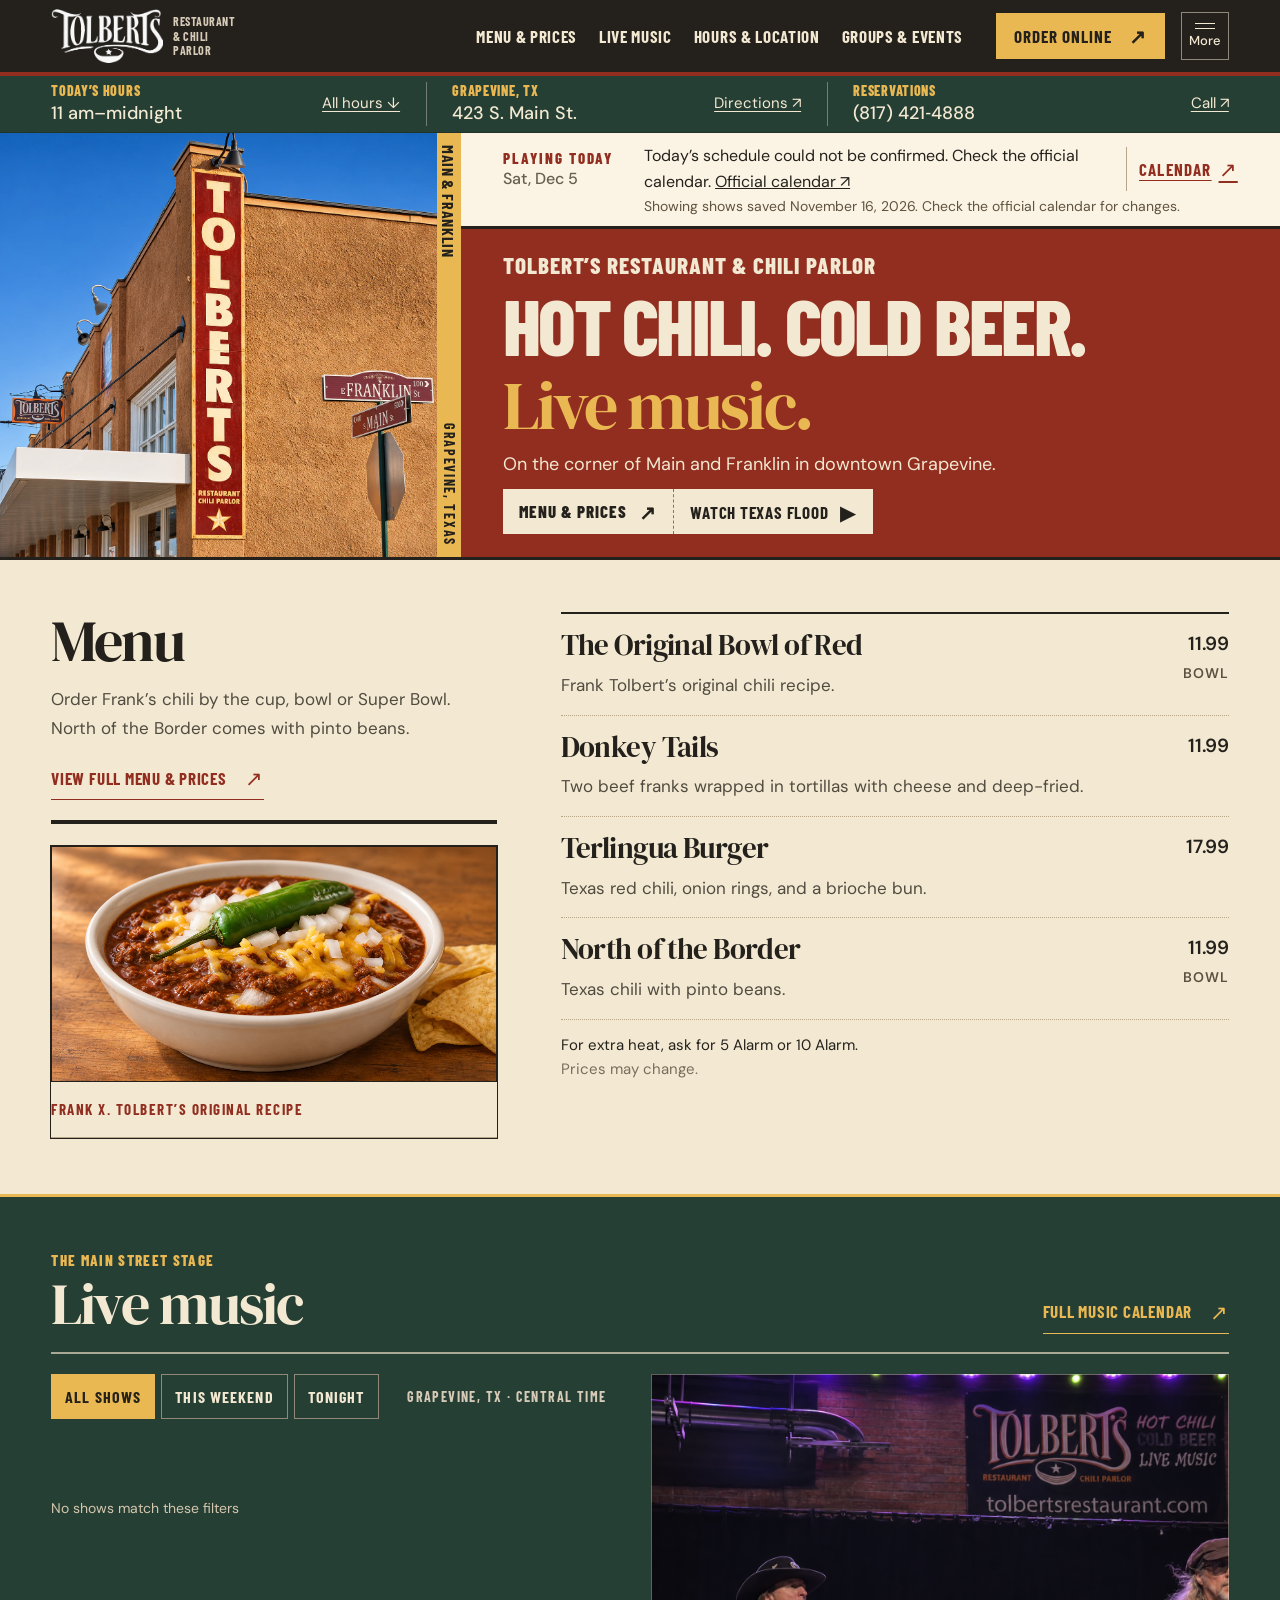
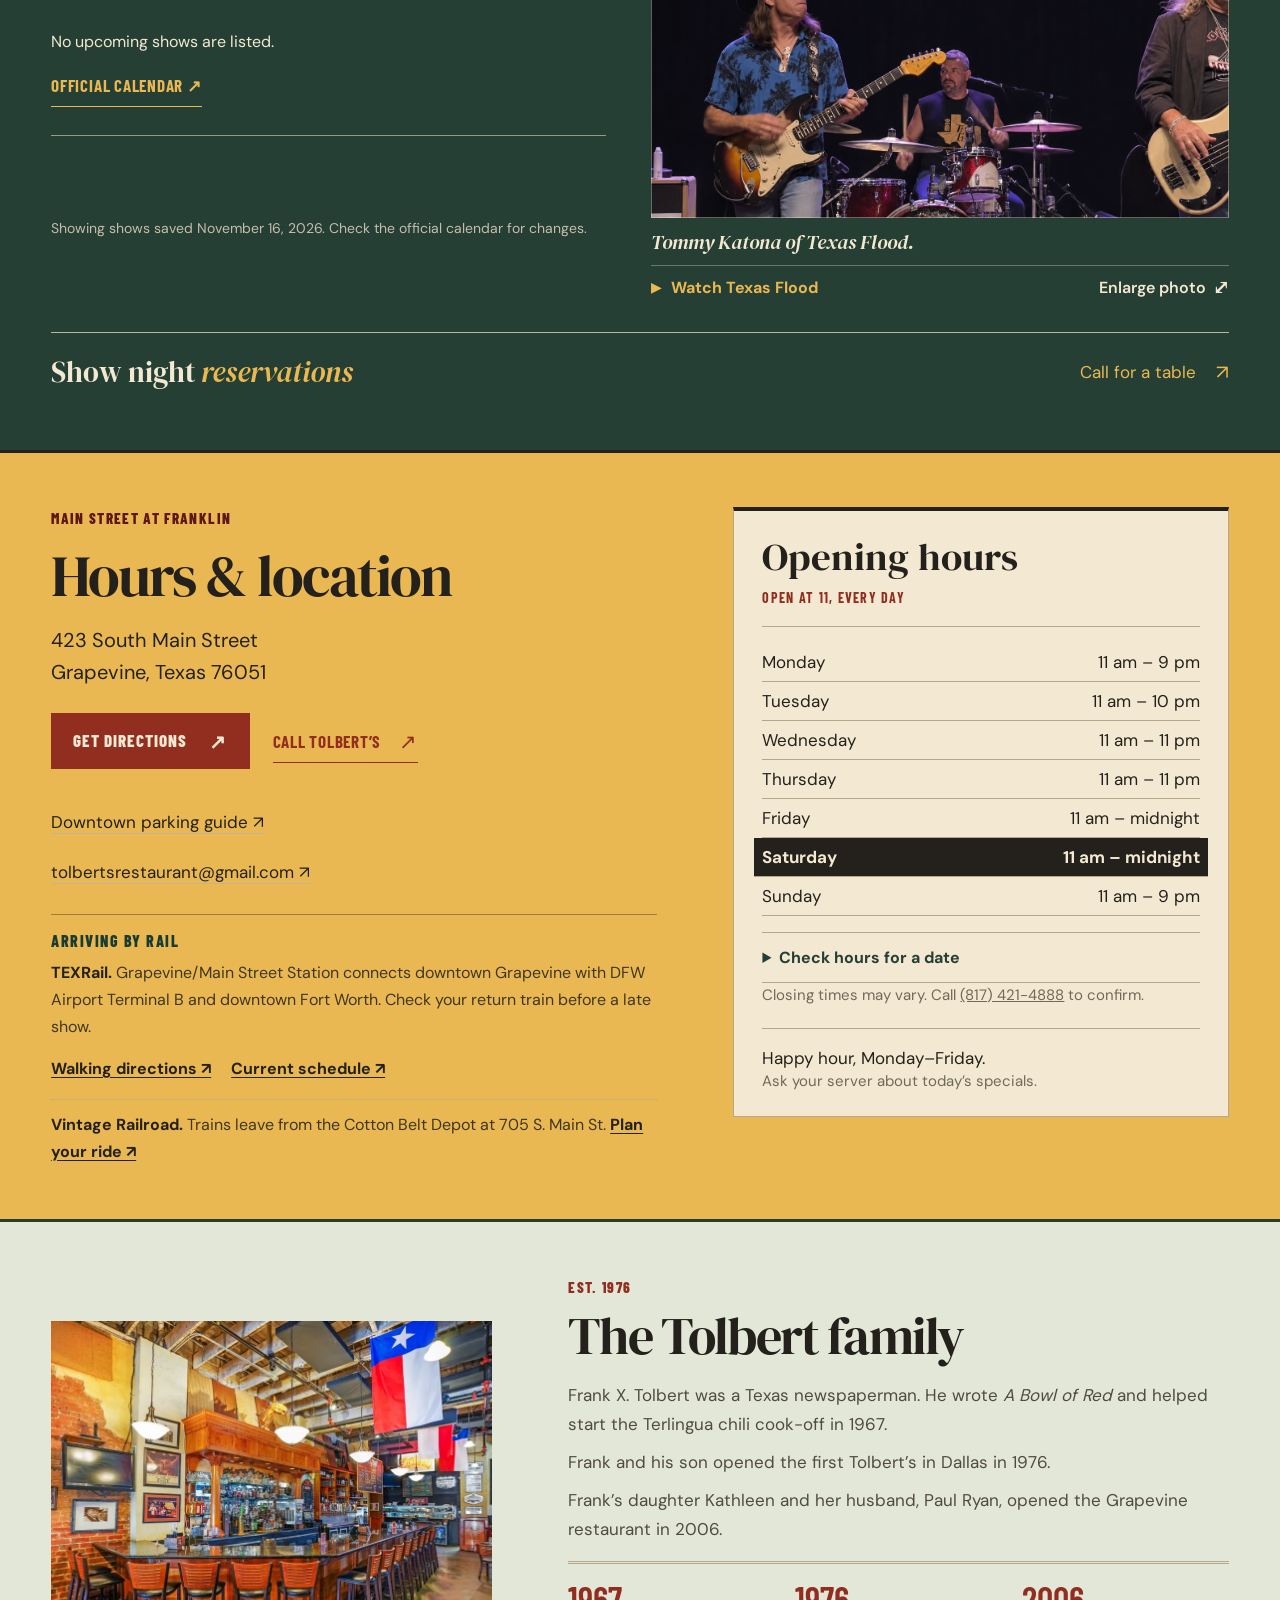
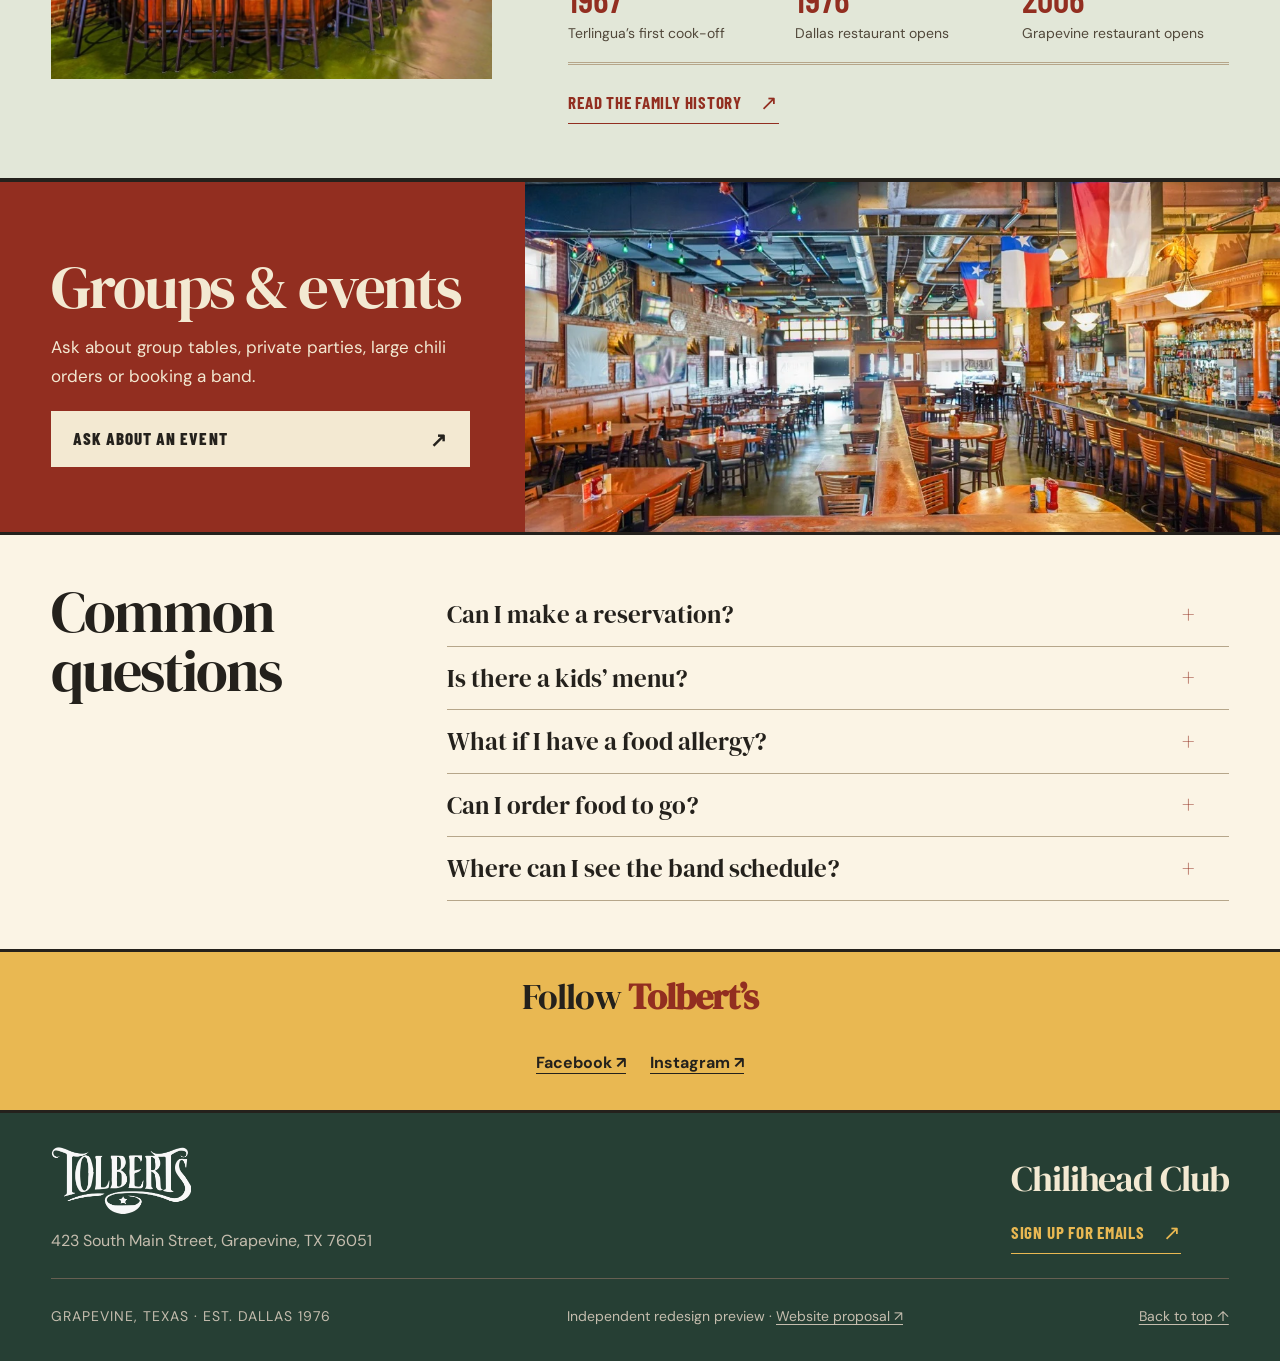
==== commit 4d8ccf7d: "Tighten the guest and owner layouts, refresh the share art, and feature Texas Flood live at Tolbert'" ====
--- a/index.html
+++ b/index.html
@@ -1,5 +1,5 @@
 <!doctype html>
-<html lang="en"><head><meta charset="UTF-8"><meta name="viewport" content="width=device-width,initial-scale=1"><meta name="theme-color" content="#263f34"><meta name="robots" content="noindex,nofollow"><title>Tolbert’s Restaurant &amp; Chili Parlor</title><meta name="description" content="Menu, live music, hours and directions for Tolbert’s at 423 S. Main St. in Grapevine, Texas."><meta property="og:title" content="Tolbert’s Restaurant &amp; Chili Parlor"><meta property="og:description" content="Menu, live music, hours and directions for Tolbert’s at 423 S. Main St. in Grapevine, Texas."><link rel="canonical" href="https://cmcnosky.github.io/tolberts-preview/"><meta property="og:url" content="https://cmcnosky.github.io/tolberts-preview/"><meta property="og:type" content="website"><link rel="icon" href="assets/favicon.svg"><link rel="stylesheet" href="fonts.css?v=2"><link rel="stylesheet" href="style.css?v=3"><link rel="stylesheet" href="parlor.css?v=5"><link rel="stylesheet" href="today-stage.css?v=8"><script src="common.js?v=4.2" defer></script><script src="shared-api.js?v=2" defer></script><script src="owner-content.js?v=9" defer></script><script src="owner-preview.js?v=13" defer></script><script src="calendar-data.js?v=3" defer></script><script src="music-model.js?v=12" defer></script><script src="music.js?v=18" defer></script><script src="app.js?v=17" defer></script><link rel="stylesheet" href="music-presentation.css?v=8"><link rel="stylesheet" href="photo-presentation.css?v=6"><meta property="og:image" content="https://cmcnosky.github.io/tolberts-preview/assets/social-preview-20261117-bowl-of-red.jpg"><meta property="og:image:width" content="1200"><meta property="og:image:height" content="630"><meta property="og:image:type" content="image/jpeg"><meta property="og:image:alt" content="Tolbert’s red Main Street sign on the left. On the right, a Bowl of Red above Texas Flood guitarist Tommy Katona and his drummer."><meta name="twitter:card" content="summary_large_image"><meta name="twitter:title" content="Tolbert’s Restaurant &amp; Chili Parlor"><meta name="twitter:description" content="Menu, live music, hours and directions for Tolbert’s at 423 S. Main St. in Grapevine, Texas."><meta name="twitter:image" content="https://cmcnosky.github.io/tolberts-preview/assets/social-preview-20261117-bowl-of-red.jpg"><meta name="twitter:image:alt" content="Tolbert’s red Main Street sign on the left. On the right, a Bowl of Red above Texas Flood guitarist Tommy Katona and his drummer."><link rel="stylesheet" href="guest-finish.css?v=1"><link rel="stylesheet" href="owner-access.css?v=5"><script src="owner-model.js?v=20261109.2" defer></script><script src="owner-access.js?v=3" defer></script><link rel="stylesheet" href="home-editorial.css?v=11"><link rel="stylesheet" href="editorial-readability.css?v=2"><link rel="stylesheet" href="home-sections.css?v=1"></head>
+<html lang="en"><head><meta charset="UTF-8"><meta name="viewport" content="width=device-width,initial-scale=1"><meta name="theme-color" content="#263f34"><meta name="robots" content="noindex,nofollow"><title>Tolbert’s Restaurant &amp; Chili Parlor</title><meta name="description" content="Menu, live music, hours and directions for Tolbert’s at 423 S. Main St. in Grapevine, Texas."><meta property="og:title" content="Tolbert’s Restaurant &amp; Chili Parlor"><meta property="og:description" content="Menu, live music, hours and directions for Tolbert’s at 423 S. Main St. in Grapevine, Texas."><link rel="canonical" href="https://cmcnosky.github.io/tolberts-preview/"><meta property="og:url" content="https://cmcnosky.github.io/tolberts-preview/"><meta property="og:type" content="website"><link rel="icon" href="assets/favicon.svg"><link rel="stylesheet" href="fonts.css?v=2"><link rel="stylesheet" href="style.css?v=3"><link rel="stylesheet" href="parlor.css?v=5"><link rel="stylesheet" href="today-stage.css?v=8"><script src="common.js?v=4.2" defer></script><script src="shared-api.js?v=2" defer></script><script src="owner-content.js?v=9" defer></script><script src="owner-preview.js?v=14" defer></script><script src="calendar-data.js?v=3" defer></script><script src="music-model.js?v=12" defer></script><script src="music.js?v=20" defer></script><script src="app.js?v=18" defer></script><link rel="stylesheet" href="music-presentation.css?v=8"><link rel="stylesheet" href="photo-presentation.css?v=6"><meta property="og:image" content="https://cmcnosky.github.io/tolberts-preview/assets/social-preview-20261120-main-street-bowl-stage-v2.jpg"><meta property="og:image:width" content="1200"><meta property="og:image:height" content="630"><meta property="og:image:type" content="image/jpeg"><meta property="og:image:alt" content="The red Tolbert’s Main Street sign fills the left half. A gold Main &amp; Franklin rail separates it from a Bowl of Red above Texas Flood guitarist Tommy Katona and his drummer."><meta name="twitter:card" content="summary_large_image"><meta name="twitter:title" content="Tolbert’s Restaurant &amp; Chili Parlor"><meta name="twitter:description" content="Menu, live music, hours and directions for Tolbert’s at 423 S. Main St. in Grapevine, Texas."><meta name="twitter:image" content="https://cmcnosky.github.io/tolberts-preview/assets/social-preview-20261120-main-street-bowl-stage-v2.jpg"><meta name="twitter:image:alt" content="The red Tolbert’s Main Street sign fills the left half. A gold Main &amp; Franklin rail separates it from a Bowl of Red above Texas Flood guitarist Tommy Katona and his drummer."><link rel="stylesheet" href="guest-finish.css?v=1"><link rel="stylesheet" href="owner-access.css?v=5"><script src="owner-model.js?v=20261109.2" defer></script><script src="owner-access.js?v=3" defer></script><link rel="stylesheet" href="home-editorial.css?v=12"><link rel="stylesheet" href="editorial-readability.css?v=2"><link rel="stylesheet" href="home-sections.css?v=2"></head>
 <body class="parlor-skin editorial-home">
 <a class="skip" href="#main">Skip to content</a>
 <header class="header"><a class="brand" href="#" aria-label="Tolbert’s home"><img src="assets/logo-white.png" alt="Tolbert’s" width="162" height="78"><span>RESTAURANT &amp;<br class="brand-tagline-break"> CHILI PARLOR</span></a><nav class="desktop-nav" aria-label="Main navigation"><a href="menu.html">Menu &amp; prices</a><a href="music.html">Live music</a><a href="#visit">Hours &amp; location</a><a href="#groups">Groups &amp; events</a></nav><a class="button small order-link" href="https://order.spoton.com/rbbt-tolberts-restaurant-and-chili-parlor-15291/grapevine-tx/64e7d0d48137b6003f171eba" target="_blank" rel="noopener">Order online <span>↗</span></a><button class="nav-toggle" type="button" aria-label="More" aria-expanded="false" aria-controls="mobile-nav"><span></span><span></span><b>More</b></button></header>
@@ -7,27 +7,27 @@
 <main id="main">
 
 <section class="visit-summary with-today" aria-label="Visit essentials"><a href="#hours"><span>TODAY’S HOURS</span><strong id="today-hours">Open daily at 11 am</strong><small>All hours ↓</small></a><a href="https://www.google.com/maps/dir/?api=1&amp;destination=Tolbert%27s+Restaurant+423+S+Main+St+Grapevine+TX+76051" target="_blank" rel="noopener"><span>GRAPEVINE, TX</span><strong>423 S. Main&nbsp;St.</strong><small>Directions ↗</small></a><a href="tel:+18174214888"><span>RESERVATIONS</span><strong>(817) 421‑4888</strong><small>Call ↗</small></a></section>
+<section class="hero parlor-hero">
 <section class="today-stage" id="playing-today" aria-labelledby="today-stage-heading">
-  <div class="today-stage-heading"><p class="today-stage-label" id="today-stage-heading">Playing today</p><p id="today-stage-date">On the Main Street stage</p></div>
-  <div class="today-stage-list" id="today-stage-list"><p class="today-empty">Checking today’s artists and set times…</p></div>
+  <div class="today-stage-heading"><p class="today-stage-label" id="today-stage-heading">Playing today</p><p id="today-stage-date"></p></div>
+  <div class="today-stage-list" id="today-stage-list"><p class="today-empty">See today’s set times on <a href="https://tolbertsrestaurant.com/calendar/">Tolbert’s official calendar</a>.</p></div>
   <a class="text-link today-calendar" href="music.html" aria-label="Full music calendar">Calendar <span aria-hidden="true">↗</span></a>
-  <p class="today-stage-source" id="today-stage-source">Times are Central. Confirm seating and any cover charge with Tolbert’s.</p>
-  <noscript><p class="today-empty">See the <a href="https://tolbertsrestaurant.com/calendar/">official calendar</a> for today’s artists and set times.</p></noscript>
+  <p class="today-stage-source" id="today-stage-source" hidden></p>
 </section>
 
-<section class="hero parlor-hero"><div class="hero-copy"><div class="eyebrow">TOLBERT’S RESTAURANT &amp; CHILI PARLOR</div><h1>Hot chili.<br>Cold beer.<br><em>Live music.</em></h1><p>On the corner of Main and Franklin in downtown Grapevine.</p><div class="actions"><a class="button" href="menu.html">Menu &amp; prices <span aria-hidden="true">↗</span></a><a class="text-link" href="music.html">Who’s playing <span aria-hidden="true">→</span></a></div><div class="hero-bottom"><span class="ticket-mark" aria-hidden="true">LIVE<br>AT<br>TOLBERT’S</span><div><span class="small-label" id="next-show-label">NEXT ON STAGE</span><a id="next-show" href="#music">See the upcoming lineup →</a></div></div></div><div class="parlor-collage"><figure class="sign-print"><img src="assets/main-street-enhanced.webp" width="1277" height="1231" alt="The tall Tolbert’s sign at Main and Franklin in downtown Grapevine" fetchpriority="high"><figcaption><span>MAIN &amp; FRANKLIN</span><span>GRAPEVINE, TEXAS</span></figcaption></figure></div></section>
+<div class="hero-copy"><div class="eyebrow">TOLBERT’S RESTAURANT &amp; CHILI PARLOR</div><h1>Hot chili. <br>Cold beer.<br><em>Live music.</em></h1><p>On the corner of Main and Franklin in downtown Grapevine.</p><div class="actions"><a class="button" href="menu.html">Menu &amp; prices <span aria-hidden="true">↗</span></a><a class="text-link" data-watch-stage href="https://www.youtube.com/watch?v=QXPJKpmcp50&amp;t=8s">Watch Texas Flood <span aria-hidden="true">▶</span></a></div><div class="hero-bottom"><span class="ticket-mark" aria-hidden="true">LIVE<br>AT<br>TOLBERT’S</span><div><span class="small-label" id="next-show-label">NEXT ON STAGE</span><a id="next-show" href="#music">See the upcoming lineup →</a></div></div></div><div class="parlor-collage"><figure class="sign-print"><img src="assets/main-street-enhanced.webp" width="1277" height="1231" alt="The tall Tolbert’s sign at Main and Franklin in downtown Grapevine" fetchpriority="high"><figcaption><span>MAIN &amp; FRANKLIN</span><span>GRAPEVINE, TEXAS</span></figcaption></figure></div></section>
 
-<section id="menu" class="menu-section section-pad"><div class="section-heading"><div><h2>Menu</h2></div><div class="heading-aside"><p>Order Frank’s chili by the cup, bowl or Super Bowl. North of the Border comes with pinto beans.</p><a class="text-link" href="menu.html">View full menu &amp; prices <span>↗</span></a></div></div><div class="food-layout"><div class="food-feature"><img src="assets/bowl-of-red-enhanced.webp" alt="Tolbert’s Bowl of Red topped with melted cheddar, diced onion and a whole green pepper." width="1726" height="911" loading="lazy"><div class="food-tag">FRANK X. TOLBERT’S ORIGINAL RECIPE</div></div><div class="food-picks"><a class="food-pick" href="menu.html?q=Original%20Texas"><div><h3>The Original Bowl of Red</h3><p>Frank Tolbert’s original chili recipe.</p></div><span class="price">11.99 <small>BOWL</small></span><span class="pick-arrow">↗</span></a><a class="food-pick" href="menu.html?q=Donkey%20Tails"><div><h3>Donkey Tails</h3><p>Two beef franks wrapped in tortillas with cheese and deep-fried.</p></div><span class="price">11.99</span><span class="pick-arrow">↗</span></a><a class="food-pick" href="menu.html?q=Terlingua%20Burger"><div><h3>Terlingua Burger</h3><p>Texas red chili, onion rings, and a brioche bun.</p></div><span class="price">17.99</span><span class="pick-arrow">↗</span></a><a class="food-pick" href="menu.html?q=North%20of%20the%20Border"><div><h3>North of the Border</h3><p>Texas chili with pinto beans.</p></div><span class="price">11.99 <small>BOWL</small></span><span class="pick-arrow">↗</span></a><div class="menu-footnote">For extra heat, ask for 5 Alarm or 10 Alarm.<br><span>Prices may change.</span></div></div></div><div class="menu-bottom"><span>The full menu includes steaks, Tex-Mex and kids’ meals.</span><a class="button" href="menu.html">View full menu &amp; prices <span>↗</span></a></div></section>
-<section id="music" class="music-section section-pad"><div class="section-heading"><div><div class="eyebrow">THE MAIN STREET STAGE</div><h2>Live music</h2></div><div class="heading-aside"><p></p><a class="text-link light" href="music.html">Full music calendar <span>↗</span></a></div></div><div class="stage-print" id="texas-flood">
+<section id="menu" class="menu-section section-pad"><div class="section-heading"><div><h2>Menu</h2></div><div class="heading-aside"><p>Order Frank’s chili by the cup, bowl or Super Bowl. North of the Border comes with pinto beans.</p><a class="text-link" href="menu.html">View full menu &amp; prices <span>↗</span></a></div></div><div class="food-layout"><div class="food-feature"><img src="assets/bowl-of-red-enhanced.webp" alt="Tolbert’s Bowl of Red topped with melted cheddar, diced onion and a whole green pepper." width="1726" height="911" loading="lazy"><div class="food-tag">FRANK X. TOLBERT’S ORIGINAL RECIPE</div></div><div class="food-picks"><a class="food-pick" href="menu.html?q=Original%20Texas"><div><h3>The Original Bowl of Red</h3><p>Frank Tolbert’s original chili recipe.</p></div><span class="price">11.99 <small>BOWL</small></span><span class="pick-arrow">↗</span></a><a class="food-pick" href="menu.html?q=Donkey%20Tails"><div><h3>Donkey Tails</h3><p>Two beef franks wrapped in tortillas with cheese and deep-fried.</p></div><span class="price">11.99</span><span class="pick-arrow">↗</span></a><a class="food-pick" href="menu.html?q=Terlingua%20Burger"><div><h3>Terlingua Burger</h3><p>Texas red chili, onion rings, and a brioche bun.</p></div><span class="price">17.99</span><span class="pick-arrow">↗</span></a><a class="food-pick" href="menu.html?q=North%20of%20the%20Border"><div><h3>North of the Border</h3><p>Texas chili with pinto beans.</p></div><span class="price">11.99 <small>BOWL</small></span><span class="pick-arrow">↗</span></a><div class="menu-footnote">For extra heat, ask for 5 Alarm or 10 Alarm.<br><span>Prices may change.</span></div></div></div></section>
+<section id="music" class="music-section section-pad"><div class="section-heading"><div><div class="eyebrow">THE MAIN STREET STAGE</div><h2>Live music</h2></div><div class="heading-aside"><p></p><a class="text-link light" href="music.html">Full music calendar <span>↗</span></a></div></div><div class="lineup-toolbar"><div class="filter-group" role="group" aria-label="Filter shows"><button type="button" class="active" data-filter="all" aria-pressed="true">All shows</button><button type="button" data-filter="weekend" aria-pressed="false">This weekend</button><button type="button" data-filter="tonight" aria-pressed="false">Tonight</button></div><span>GRAPEVINE, TX · CENTRAL TIME</span></div><p id="show-count" class="show-count" role="status"></p><div id="show-grid" class="show-grid"><p>Loading shows… <a href="https://tolbertsrestaurant.com/calendar/" target="_blank" rel="noopener">View the official calendar ↗</a></p></div><noscript><p>For current shows, visit <a href="https://tolbertsrestaurant.com/calendar/">Tolbert’s official concert calendar</a>.</p></noscript><div class="stage-print" id="texas-flood">
   <figure class="stage-portrait">
     <img src="assets/texas-flood-enhanced-artwork.webp" loading="lazy" width="1430" height="1100" alt="Tommy Katona in a black hat, playing electric guitar beneath the Tolbert’s sign with the Texas Flood drummer behind him.">
     <figcaption>Tommy Katona of Texas Flood.</figcaption>
   </figure>
   <div class="stage-photo-actions">
-    <a class="stage-watch" id="watch-texas-flood" href="https://www.instagram.com/texasfloodtx/reel/DfVL14bBa2V/"><span aria-hidden="true">▶</span> Watch Texas Flood</a>
+    <a class="stage-watch" id="watch-texas-flood" href="https://www.youtube.com/watch?v=QXPJKpmcp50&amp;t=8s"><span aria-hidden="true">▶</span> Watch Texas Flood</a>
     <a class="stage-expand" id="enlarge-stage-photo" href="assets/texas-flood-enhanced-artwork.webp" aria-controls="stage-photo-dialog">Enlarge photo <span aria-hidden="true">⤢</span></a>
   </div>
-</div><div class="lineup-toolbar"><div class="filter-group" role="group" aria-label="Filter shows"><button type="button" class="active" data-filter="all" aria-pressed="true">All shows</button><button type="button" data-filter="weekend" aria-pressed="false">This weekend</button><button type="button" data-filter="tonight" aria-pressed="false">Tonight</button></div><span>GRAPEVINE, TX · CENTRAL TIME</span></div><p id="show-count" class="show-count" role="status"></p><div id="show-grid" class="show-grid"><p>Loading shows… <a href="https://tolbertsrestaurant.com/calendar/" target="_blank" rel="noopener">View the official calendar ↗</a></p></div><noscript><p>For current shows, visit <a href="https://tolbertsrestaurant.com/calendar/">Tolbert’s official concert calendar</a>.</p></noscript><div class="lineup-bottom"><p id="lineup-source" role="status">Saved lineup · checked November 16, 2026. Checking the restaurant’s live calendar…</p><button type="button" id="show-more" class="text-link light" aria-expanded="false" aria-controls="show-grid">See the whole lineup <span>↓</span></button></div><div class="music-note"><span class="note-star">✦</span><p>Show night <em>reservations</em></p><a href="tel:+18174214888">Call for a table <span>↗</span></a></div></section>
+</div><div class="lineup-bottom"><p id="lineup-source" role="status">Saved lineup · checked November 16, 2026. Checking the restaurant’s live calendar…</p><button type="button" id="show-more" class="text-link light" aria-expanded="false" aria-controls="show-grid">See the whole lineup <span>↓</span></button></div><div class="music-note"><span class="note-star">✦</span><p>Show night <em>reservations</em></p><a href="tel:+18174214888">Call for a table <span>↗</span></a></div></section>
 <section id="visit" class="visit-section section-pad"><div class="visit-copy"><div class="eyebrow">MAIN STREET AT FRANKLIN</div><h2>Hours &amp; location</h2><p class="address">423 South Main Street<br>Grapevine, Texas 76051</p><div class="actions"><a class="button" href="https://www.google.com/maps/dir/?api=1&destination=Tolbert%27s+Restaurant+423+S+Main+St+Grapevine+TX+76051" target="_blank" rel="noopener">Get directions <span>↗</span></a><a class="text-link" href="tel:+18174214888">Call Tolbert’s <span>↗</span></a></div><div class="visit-links"><a href="https://www.grapevinetexasusa.com/plan-your-visit/parking/" target="_blank" rel="noopener">Downtown parking guide ↗</a><a href="mailto:tolbertsrestaurant@gmail.com">tolbertsrestaurant@gmail.com ↗</a></div><aside class="rail-access" aria-labelledby="rail-access-title"><h3 class="rail-kicker" id="rail-access-title">ARRIVING BY RAIL</h3><p><strong>TEXRail.</strong> Grapevine/Main Street Station connects downtown Grapevine with DFW Airport Terminal B and downtown Fort Worth. Check your return train before a late show.</p><div class="rail-links"><a href="https://www.google.com/maps/dir/?api=1&amp;origin=Grapevine%2FMain+Street+Station%2C+815+S+Main+St%2C+Grapevine%2C+TX+76051&amp;destination=Tolbert%27s+Restaurant%2C+423+S+Main+St%2C+Grapevine%2C+TX+76051&amp;travelmode=walking" target="_blank" rel="noopener">Walking directions ↗</a><a href="https://ridetrinitymetro.org/texrail-schedule/" target="_blank" rel="noopener">Current schedule ↗</a></div><p class="rail-vintage"><strong>Vintage Railroad.</strong> Trains leave from the Cotton Belt Depot at 705 S. Main St. <a href="https://www.grapevinetexasusa.com/gvrr/" target="_blank" rel="noopener">Plan your ride ↗</a></p></aside></div><div class="hours-panel" id="hours"><div class="hours-title"><h3>Opening hours</h3><span>OPEN AT 11, EVERY DAY</span></div><dl class="hours"><div><dt>Monday</dt><dd>11 am – 9 pm</dd></div><div><dt>Tuesday</dt><dd>11 am – 10 pm</dd></div><div><dt>Wednesday</dt><dd>11 am – 11 pm</dd></div><div><dt>Thursday</dt><dd>11 am – 11 pm</dd></div><div><dt>Friday</dt><dd>11 am – midnight</dd></div><div><dt>Saturday</dt><dd>11 am – midnight</dd></div><div><dt>Sunday</dt><dd>11 am – 9 pm</dd></div></dl>
 <details class="visit-date-planner" hidden>
   <summary>Check hours for a date</summary>
@@ -53,13 +53,16 @@
 </dialog>
 <dialog id="stage-film" aria-labelledby="stage-film-title" aria-describedby="stage-film-context">
   <div class="stage-film-header">
-    <div><p id="stage-film-context">From a past show</p><h2 id="stage-film-title">Texas Flood at Tolbert’s</h2></div>
+    <div><p id="stage-film-context">Texas Flood with Wes Jeans · Live at Tolbert’s</p><h2 id="stage-film-title">Cheap Sunglasses</h2></div>
     <button type="button" class="close-dialog" aria-label="Close video" autofocus>×</button>
   </div>
-  <video id="texas-flood-player" controls muted playsinline preload="none" width="720" height="1280" poster="assets/texas-flood-enhanced-artwork.webp" src="assets/texas-flood-at-tolberts.mp4" aria-label="Texas Flood’s original Tolbert’s show promo">
-    <track kind="captions" srclang="en" label="English" src="assets/texas-flood-at-tolberts.en.vtt">
-  </video>
-  <div class="stage-film-credit"><p class="stage-film-error" role="status" hidden>The video couldn’t load.</p><div class="stage-film-tools"><button type="button" id="stage-sound" aria-controls="texas-flood-player" hidden>Turn sound on</button><a href="https://www.instagram.com/texasfloodtx/reel/DfVL14bBa2V/" target="_blank" rel="noopener">Watch on Instagram ↗</a></div></div>
+  <div class="stage-player"></div>
+  <template id="stage-film-template">
+    <iframe title="Texas Flood with Wes Jeans playing Cheap Sunglasses at Tolbert’s" width="960" height="540"
+      src="https://www.youtube-nocookie.com/embed/QXPJKpmcp50?start=8&amp;autoplay=1&amp;mute=1&amp;playsinline=1&amp;rel=0"
+      allow="autoplay; encrypted-media; picture-in-picture; fullscreen" referrerpolicy="strict-origin-when-cross-origin" allowfullscreen></iframe>
+  </template>
+  <div class="stage-film-credit"><span>Use the player’s speaker button for sound.</span><a href="https://www.youtube.com/watch?v=QXPJKpmcp50&amp;t=8s" target="_blank" rel="noopener">Watch on YouTube ↗</a></div>
 </dialog>
 <dialog id="show-dialog" class="compact-dialog" aria-label="Show details"><div class="show-dialog-bar"><span>Live at Tolbert’s</span><button type="button" class="close-dialog" aria-label="Close show details">×</button></div><div id="show-details"></div></dialog>
 <dialog id="inquiry-dialog" class="compact-dialog" aria-labelledby="inquiry-title"><button type="button" class="close-dialog" aria-label="Close inquiry">×</button><h2 id="inquiry-title">Ask about an event</h2><p>Add your details below. You’ll send the request from your email app.</p><form id="inquiry-form"><label>Your name<input name="name" type="text" required autocomplete="name" placeholder="Name" maxlength="100"></label><div class="form-row"><label>What’s it for?<select name="occasion"><option>Group dining</option><option>Private event</option><option>Chili for a crowd</option><option>Band booking</option><option>Something else</option></select></label><label>Preferred date (if known)<input name="date" type="date"></label></div><label>Group size (if known)<input name="size" type="number" min="1" placeholder="Number of guests"></label><label>Anything else?<textarea name="message" rows="3" maxlength="1200" placeholder="Time, questions or special requests"></textarea></label><button class="button" type="submit">Prepare email <span>↗</span></button><p class="fine">Tolbert’s will confirm availability. To ask by phone, call <a href="tel:+18174214888">(817) 421-4888</a>.</p></form><div id="inquiry-result" tabindex="-1" hidden><h3>Review your email</h3><p>Open your email app to send this to Tolbert’s.</p><pre id="inquiry-message"></pre><div class="actions"><a id="inquiry-send" class="button" href="mailto:tolbertsrestaurant@gmail.com">Open email app ↗</a><button type="button" id="inquiry-copy" class="text-link">Copy message</button></div><p id="copy-status" role="status"></p><button type="button" id="inquiry-edit" class="text-link">← Edit details</button></div></dialog>
--- a/home-editorial.css
+++ b/home-editorial.css
@@ -306,172 +306,167 @@
 .editorial-home .visit-date-fields p { margin: 0; line-height: 1.5; }
 .editorial-home .visit-date-fields a { color: var(--red); font-weight: 700; text-underline-offset: 4px; }
 
-/* Arrival strip, tonight's bill, and the Main Street sign share one left margin. */
+/* A single opening spread: the storefront, today's bill and the house headline. */
 @media screen {
   .editorial-home .visit-summary.with-today {
-    padding: 9px var(--guest-gutter);
+    padding: 6px var(--guest-gutter);
     grid-template-columns: repeat(3, minmax(0, 1fr));
-    gap: clamp(12px, 2vw, 32px);
+    gap: clamp(10px, 2vw, 28px);
   }
   .editorial-home .visit-summary.with-today > a {
     grid-template-columns: minmax(0, 1fr) auto;
     align-content: center;
-    padding-right: clamp(10px, 2vw, 32px);
+    padding-right: clamp(8px, 2vw, 26px);
   }
   .editorial-home .visit-summary.with-today small { grid-area: 1 / 2 / 3 / 3; }
-  .editorial-home .today-stage {
-    grid-template-columns: minmax(120px, .7fr) minmax(0, 3.4fr) auto;
-    padding: 12px var(--guest-gutter);
-    gap: 6px clamp(18px, 2.2vw, 36px);
-  }
-  .editorial-home .today-stage-list { gap: 12px 20px; }
+  .editorial-home .parlor-hero {
+    --spread-inset: clamp(20px, 3.3vw, 52px);
+    display: grid;
+    grid-template-columns: minmax(0, min(36%, 485px)) minmax(0, 1fr);
+    grid-template-areas: 'photo bill' 'photo words';
+    gap: 0;
+    min-height: 0;
+    align-items: stretch;
+    padding: 0; max-width: 1440px; margin-inline: auto;
+    background: var(--red);
+  }
+  .editorial-home .parlor-hero .today-stage {
+    grid-area: bill;
+    display: grid;
+    grid-template-columns: minmax(0, 1fr) auto;
+    gap: 0 14px;
+    padding: 8px var(--spread-inset);
+    align-content: center;
+    background: var(--warm-paper);
+    color: var(--ink);
+    border: 0;
+    border-bottom: 3px solid var(--ink);
+  }
+  .editorial-home .today-stage-heading {
+    grid-area: 1 / 1;
+    position: static; width: auto; height: auto; clip: auto; overflow: visible;
+    display: flex; align-items: baseline; flex-wrap: wrap; gap: 0 10px;
+    margin: 0 0 3px; white-space: normal;
+  }
+  .editorial-home .today-stage-heading .today-stage-label { margin: 0; }
+  .editorial-home #today-stage-date { line-height: 1.25; }
+  .editorial-home .today-stage-list { grid-area: 2 / 1; gap: 8px 16px; }
   .editorial-home .today-artist {
-    grid-template-columns: 78px minmax(0, 1fr);
-    gap: 14px;
-  }
-  .editorial-home .today-artist-photo { width: 78px; height: 78px; object-fit: contain; }
-  .editorial-home .today-stage .today-calendar {
-    border: 0;
-    border-left: 1px dashed var(--line);
-    padding: 8px 0 8px clamp(14px, 2vw, 28px);
-    text-decoration: underline; text-underline-offset: 5px;
-  }
-  .editorial-home .today-stage-source { margin: 0; line-height: 1.35; }
-  .editorial-home .parlor-hero {
-    display: grid;
-    grid-template-columns: minmax(0, min(45vw, 640px)) minmax(0, 1fr);
-    gap: clamp(24px, 4vw, 64px);
-    align-items: center;
-    min-height: 0;
-    padding: 0 var(--guest-gutter) 0 max(0px, calc((100% - 1540px)/2));
-    background: var(--red);
-    border-bottom: 5px solid var(--gold);
-  }
-  .editorial-home .parlor-hero .hero-copy { grid-area: 1 / 2; display: block; padding: clamp(24px, 3vw, 44px) 0; }
+    grid-template-columns: 64px minmax(0, 1fr); gap: 12px;
+    flex: 1 1 250px;
+  }
+  .editorial-home .today-artist-photo { width: 64px; height: 64px; object-fit: contain; }
+  .editorial-home .today-artist .today-artist-name { font-size: clamp(24px, 2.1vw, 32px); line-height: 1.1; }
+  .editorial-home .today-artist .today-artist-time { font-size: 17px; line-height: 1.35; }
+  .editorial-home .today-card-label,
+  .editorial-home .today-artist[data-phase="upcoming"] .today-artist-state { display: none; }
+  .editorial-home .today-artist-name::after { content: ' ↗'; color: var(--red); font: 600 .62em var(--sans); }
+  .editorial-home .parlor-hero .today-stage .today-calendar {
+    grid-area: 1 / 2 / 3; align-self: center; justify-self: end; width: fit-content; max-width: none;
+    min-height: 44px; gap: 7px; padding: 6px 0 6px 12px; white-space: nowrap;
+    color: var(--red); border: 0; border-left: 1px solid var(--line);
+    text-decoration: underline; text-underline-offset: 4px;
+  }
+  .editorial-home .parlor-hero .today-stage-source { grid-column: 1 / -1; margin: 4px 0 0; line-height: 1.25; font-size: 14px; }
+  .editorial-home .parlor-hero .hero-copy {
+    grid-area: words; display: grid; align-content: center; justify-content: stretch;
+    padding: clamp(16px, 1.8vw, 27px) var(--spread-inset);
+  }
   .editorial-home .parlor-hero .hero-copy > .eyebrow {
-    font-size: clamp(20px, 1.85vw, 30px);
-    width: fit-content;
-    padding: 0 0 8px;
-    border-bottom: 2px solid var(--gold);
-    color: var(--cream);
-    letter-spacing: .045em;
+    font-size: clamp(20px, 1.8vw, 28px); line-height: 1.2; letter-spacing: .04em;
+    padding: 0; margin: 0; border: 0;
   }
   .editorial-home .parlor-hero h1 {
-    font-size: clamp(68px, 7.55vw, 117px);
-    line-height: .91;
-    margin: clamp(16px, 2vw, 28px) 0 16px;
-    overflow-wrap: anywhere;
-  }
-  .editorial-home .parlor-hero h1 em { font-size: .88em; line-height: 1.12; }
+    margin: 10px 0; font-size: clamp(55px, 6.15vw, 94px); line-height: .92; overflow-wrap: anywhere;
+  }
+  .editorial-home .parlor-hero h1 em { font-size: .86em; line-height: 1.08; }
   .editorial-home .parlor-hero .hero-copy > p {
-    max-width: 43ch; font-size: 18px; line-height: 1.5; margin: 0 0 20px;
+    max-width: 55ch; font-size: 18px; line-height: 1.4; margin: 0 0 12px;
   }
   .editorial-home .parlor-hero .actions {
-    display: inline-flex; align-items: stretch; flex-flow: row wrap; gap: 0;
-    background: var(--cream); color: var(--ink);
+    display: inline-flex; width: fit-content; flex-flow: row wrap; gap: 0;
+    align-items: stretch; background: var(--cream);
   }
   .editorial-home .parlor-hero .actions > a {
-    display: inline-flex; align-items: center; justify-content: space-between;
-    min-height: 48px; gap: 16px; margin: 0; padding: 10px 16px;
-    border: 0; border-radius: 0; box-shadow: none; background: transparent; color: var(--ink);
+    display: inline-flex; align-items: center; justify-content: space-between; min-height: 44px;
+    gap: 12px; margin: 0; padding: 9px 16px; border: 0; box-shadow: none; background: transparent; color: var(--ink);
   }
   .editorial-home .parlor-hero .actions > a + a { border-left: 1px dashed #81765f; }
   .editorial-home .parlor-hero .actions > a:is(:hover, :focus-visible) { background: var(--gold); color: var(--ink); }
-  .editorial-home .parlor-hero .parlor-collage {
-    grid-area: 1 / 1; display: grid; width: 100%; min-height: 0; align-self: stretch;
-  }
+  .editorial-home .parlor-hero .parlor-collage { grid-area: photo; display: grid; min-height: 0; align-self: stretch; }
   .editorial-home .parlor-hero .sign-print {
     position: relative; inset: auto; margin: 0; padding: 0;
-    display: grid; grid-template-columns: minmax(0, 1fr) 30px; width: 100%; height: 100%; background: var(--gold);
+    display: grid; grid-template-columns: minmax(0, 1fr) 24px;
+    width: 100%; height: 100%; background: var(--gold);
   }
   .editorial-home .parlor-hero .sign-print img {
-    display: block; width: 100%; height: 100%; min-height: 0; aspect-ratio: 1.025;
-    object-fit: cover; object-position: 50% center;
+    display: block; width: 100%; height: 100%; min-height: 0; aspect-ratio: 1277 / 1231;
+    object-fit: cover; object-position: 51% center;
   }
   .editorial-home .parlor-hero .sign-print figcaption {
     position: static; display: flex; flex-flow: row nowrap; align-items: center; justify-content: space-between;
-    writing-mode: vertical-rl; gap: 8px; padding: 16px 0; color: var(--ink); background: var(--gold);
-    font-size: 14px; line-height: 1.25;
+    writing-mode: vertical-rl; gap: 8px; padding: 12px 0; color: var(--ink); background: var(--gold);
+    font-size: 14px; line-height: 1.2;
   }
   .editorial-home .parlor-hero .sign-print figcaption span:first-child {
-    color: var(--ink); font: 700 17px/1.2 var(--cond); letter-spacing: .04em;
-  }
+    color: var(--ink); font: 700 16px/1.2 var(--cond); letter-spacing: .04em;
+  }
+}
+@media screen and (min-width: 1050px) {
+  /* Give the two short house lines a common baseline on wider pages. */
+  .editorial-home .parlor-hero h1 br:first-of-type { display: none; }
 }
 @media screen and (max-width: 1000px) {
-  .editorial-home .visit-summary.with-today > a {
-    grid-template-columns: minmax(0, 1fr); grid-template-rows: auto auto;
-    align-content: start; align-items: start; row-gap: 3px;
-  }
-  .editorial-home .visit-summary.with-today strong {
-    text-decoration: underline; text-decoration-color: #a6b2a2; text-underline-offset: 4px;
-  }
-  /* The full link still includes its action for screen readers. */
+  .editorial-home .visit-summary.with-today > a { grid-template-columns: 1fr; row-gap: 1px; }
+  .editorial-home .visit-summary.with-today strong { text-decoration: underline; text-underline-offset: 3px; }
   .editorial-home .visit-summary.with-today small {
     position: absolute; width: 1px; height: 1px; padding: 0; margin: -1px;
     clip-path: inset(50%); overflow: hidden; white-space: nowrap;
   }
-  .editorial-home .today-stage { grid-template-columns: 129px minmax(0, 1fr) auto; gap: 6px 14px; }
-  .editorial-home .today-artist { grid-template-columns: 70px minmax(0, 1fr); gap: 12px; }
-  .editorial-home .today-artist-photo { width: 70px; height: 70px; }
 }
 @media screen and (max-width: 760px) {
-  .editorial-home .visit-summary.with-today {
-    grid-template-columns: minmax(0, .86fr) minmax(0, 1fr) minmax(0, 1.1fr);
-    column-gap: 8px;
-  }
-  .editorial-home .visit-summary.with-today strong { text-wrap: balance; }
-  .editorial-home .visit-summary.with-today > a { min-height: 44px; padding-right: 8px; }
-  .editorial-home .today-stage {
-    grid-template-columns: minmax(0, 1fr) auto; gap: 6px 12px; padding-block: 9px;
-  }
-  .editorial-home .today-stage-heading {
-    grid-area: 1 / 1; display: flex; align-items: baseline; flex-wrap: wrap; gap: 0 10px;
-    position: static; width: auto; height: auto; margin: 0; clip: auto; overflow: visible; white-space: normal;
-  }
-  .editorial-home .today-stage-heading .today-stage-label { margin: 0; }
-  .editorial-home .today-stage-list { grid-area: 2 / 1 / auto / -1; }
-  .editorial-home .today-stage .today-calendar {
-    grid-area: 1 / 2; justify-self: end; max-width: none; gap: 6px;
-    min-height: 44px; padding: 4px 0 4px 12px; white-space: nowrap;
-  }
-  .editorial-home .today-card-label { display: none; }
+  .editorial-home .visit-summary.with-today { padding: 4px 12px; column-gap: 7px; grid-template-columns: .94fr 1fr 1.08fr; }
+  .editorial-home .visit-summary.with-today > a { min-height: 44px; padding-right: 5px; align-content: center; }
+  .editorial-home .visit-summary.with-today > a strong { font-size: 16px; line-height: 1.25; }
   .editorial-home .parlor-hero {
-    grid-template-columns: minmax(0, .95fr) minmax(0, 1.05fr);
-    grid-template-areas: 'name name' 'photo headline' 'photo intro' 'buttons buttons';
-    gap: 0 clamp(12px, 3.4vw, 24px);
-    align-items: center;
-    padding: clamp(18px, 3.6vw, 28px) var(--guest-gutter);
-  }
-  .editorial-home .parlor-hero .hero-copy { display: contents; }
-  .editorial-home .parlor-hero .hero-copy > .eyebrow {
-    grid-area: name; margin: 0 0 15px; font-size: clamp(19px,4.6vw,25px); line-height: 1.15;
-  }
-  .editorial-home .parlor-hero h1 {
-    grid-area: headline; align-self: end;
-    margin: 0 0 9px; font-size: clamp(35px,11vw,78px); line-height: .98;
-  }
-  .editorial-home .parlor-hero .hero-copy > p {
-    grid-area: intro; align-self: start; margin: 0; line-height: 1.4;
-  }
-  .editorial-home .parlor-hero .parlor-collage {
-    grid-area: photo; align-self: stretch; display: grid; place-items: stretch;
-  }
-  .editorial-home .parlor-hero .sign-print { grid-template-columns: minmax(0,1fr) 20px; width: 100%; }
-  .editorial-home .parlor-hero .sign-print img {
-    height: 100%; min-height: 0; aspect-ratio: .70; object-fit: cover; object-position: 51% center;
-  }
-  .editorial-home .parlor-hero .sign-print figcaption { justify-content: center; padding: 6px 0; }
-  .editorial-home .parlor-hero .sign-print figcaption span:first-child { font-size: 15px; }
+    grid-template-columns: minmax(0, .88fr) minmax(0, 1.12fr);
+    grid-template-areas: 'bill bill' 'photo words';
+    padding: 0;
+  }
+  .editorial-home .parlor-hero .today-stage { padding: 7px var(--guest-gutter); gap: 0 8px; }
+  .editorial-home .today-stage-list { grid-column: 1 / -1; }
+  .editorial-home .today-stage-heading { align-self: center; margin: 0; }
+  .editorial-home .parlor-hero .today-stage .today-calendar { grid-area: 1 / 2; border: 0; padding: 0; }
+  .editorial-home .today-artist { grid-template-columns: 60px minmax(0, 1fr); flex-basis: 100%; gap: 10px; }
+  .editorial-home .today-artist-photo { width: 60px; height: 60px; }
+  .editorial-home .parlor-hero .hero-copy { padding: clamp(10px, 2.8vw, 20px); align-content: center; }
+  .editorial-home .parlor-hero .hero-copy > .eyebrow { font-size: clamp(17px, 3.7vw, 22px); letter-spacing: .035em; }
+  .editorial-home .parlor-hero h1 { margin: 8px 0; font-size: clamp(34px, 10.3vw, 74px); line-height: .97; }
+  .editorial-home .parlor-hero .hero-copy > p { font-size: 16px; line-height: 1.35; margin: 0; }
+  /* The fixed menu shortcut and the control beside the stage photo serve the phone layout. */
+  .editorial-home .parlor-hero .actions { display: none; }
+  .editorial-home .parlor-hero .sign-print { grid-template-columns: minmax(0, 1fr) 18px; }
+  .editorial-home .parlor-hero .sign-print img { aspect-ratio: .70; }
+  .editorial-home .parlor-hero .sign-print figcaption { justify-content: center; padding: 5px 0; }
+  .editorial-home .parlor-hero .sign-print figcaption span:first-child { font-size: 14px; }
   .editorial-home .parlor-hero .sign-print figcaption span + span { display: none; }
-  .editorial-home .parlor-hero .actions > a { gap: 6px; padding-inline: clamp(8px, 2.6vw, 15px); white-space: nowrap; }
-  .editorial-home .parlor-hero .actions {
-    grid-area: buttons; display: grid; grid-template-columns: repeat(2, minmax(0,1fr));
-    width: min(100%, 400px); justify-self: start; margin-top: 18px;
-  }
-}
-@media screen and (max-width: 370px) {
-  .editorial-home .parlor-hero .actions > a { gap: 4px; padding-inline: 8px; justify-content: center; }
-  .editorial-home .parlor-hero .actions > a span { display: none; }
+}
+
+@media screen and (min-width: 520px) and (max-width: 760px) {
+  .editorial-home .today-stage-list { grid-column: 1; }
+  .editorial-home .parlor-hero .today-stage .today-calendar { grid-row: 1 / 3; }
+  .editorial-home .parlor-hero .sign-print img { aspect-ratio: 1; }
+}
+@media screen and (min-width: 1100px) {
+  .editorial-home .parlor-hero .today-stage {
+    grid-template-columns: auto minmax(0, 1fr) auto;
+    column-gap: clamp(16px, 2.4vw, 34px);
+    padding-block: 10px;
+  }
+  .editorial-home .today-stage-heading { display: block; margin: 0; }
+  .editorial-home .today-stage-list { grid-area: 1 / 2; }
+  .editorial-home .parlor-hero .today-stage .today-calendar { grid-area: 1 / 3; }
+  .editorial-home .parlor-hero .today-stage-source { grid-column: 2 / -1; }
 }
 
 /* Keep the whole stage photograph visible, with its caption and playback link below. */
@@ -505,7 +500,7 @@
 .stage-watch span { font-size: .8em; }
 #stage-film {
   margin: auto;
-  width: min(420px, calc(100% - 24px));
+  width: min(960px, calc(100% - 20px), max(300px, calc((100dvh - 135px) * 1.77778)));
   max-height: calc(100dvh - 16px);
   overflow: auto;
   padding: 0;
@@ -537,44 +532,21 @@
   background: transparent;
   cursor: pointer;
 }
-#stage-film video {
-  display: block;
-  width: 100%;
-  height: auto;
-  max-height: max(130px, calc(100dvh - 155px));
-  object-fit: contain;
-  background: #111;
-}
-.stage-film-credit { padding: 0 18px; }
+#stage-film .stage-player iframe {
+  display: block; width: 100%; height: auto;
+  aspect-ratio: 16 / 9; min-height: 200px; border: 0; background: #111;
+}
+.stage-film-credit {
+  display: flex; align-items: center; justify-content: space-between;
+  flex-wrap: wrap; gap: 0 14px; padding: 2px 14px;
+  color: var(--ink); font: 500 15px/1.4 var(--sans);
+}
 .stage-film-credit a {
-  display: inline-flex;
-  align-items: center;
-  min-height: 44px;
-  font: 700 15px/1.35 var(--sans);
-  color: var(--red);
-  text-decoration: underline;
-  text-underline-offset: 3px;
-}
-
-.stage-film-error { margin: 0; padding-top: 12px; font-size: 16px; }
-
-.stage-film-tools {
-  display: flex;
-  flex-wrap: wrap;
-  gap: 4px 16px;
-  align-items: center;
-  justify-content: space-between;
-}
-#stage-sound {
-  min-height: 44px;
-  padding: 4px 0;
-  border: 0;
-  background: transparent;
-  color: var(--green);
-  font: 700 16px/1.3 var(--sans);
-  text-decoration: underline;
-  text-underline-offset: 3px;
-  cursor: pointer;
+  display: inline-flex; align-items: center; min-height: 44px;
+  font-weight: 700; color: var(--red); text-decoration: underline; text-underline-offset: 3px;
+}
+@media (max-width: 500px) {
+  .stage-film-credit { padding-top: 8px; }
 }
 
 .stage-photo-actions,
--- a/home-sections.css
+++ b/home-sections.css
@@ -1,440 +1,781 @@
-/* Finishing rhythm for the editorial homepage's content sections. */
+/* Purposeful density for the editorial homepage below the hero.
+   Content stays readable and editable; repeated imagery and empty staging do not. */
 
 .editorial-home #menu,
 .editorial-home .music-section,
 .editorial-home .visit-section,
 .editorial-home #story,
 .editorial-home .faq-section,
+.editorial-home .social-strip,
 .editorial-home footer {
   padding-inline: var(--guest-gutter, max(20px, calc((100% - 1240px) / 2)));
 }
 
+/* A short, useful menu instead of a second landing page. */
+.editorial-home #menu .food-picks { border-top: 2px solid var(--ink); }
+.editorial-home #menu .food-pick {
+  grid-template-columns: minmax(0, 1fr) auto;
+  border-bottom-style: dotted;
+}
+.editorial-home #menu .food-pick .pick-arrow { display: none; }
+.editorial-home #menu .food-pick .price { max-width: 11ch; text-align: right; }
+.editorial-home #menu .food-feature img { border: 1px solid var(--ink); }
+
+/* The schedule reads as a running order: date, artist, time, action. */
+.editorial-home #music .show-grid { display: block; border-bottom: 1px solid #9a9987; }
+.editorial-home #music #show-grid .show-card {
+  display: grid;
+  align-items: center;
+  border-top: 1px solid #9a9987;
+}
+.editorial-home #music #show-grid :is(.show-date,.show-image,.show-copy,.show-detail) { margin: 0; }
+.editorial-home #music #show-grid .show-image { width: 100%; }
+.editorial-home #music #show-grid .show-state { display: inline-flex; width: max-content; max-width: 100%; }
+.editorial-home #music #show-grid .show-card :is(.genre,.show-time) { margin: 0; }
+
+/* Social links no longer repeat photographs already used in the page. */
+.editorial-home .social-strip {
+  display: block;
+  min-height: 0;
+  background: var(--gold);
+  border-top: 3px solid var(--ink);
+}
+.editorial-home .social-strip > div {
+  display: flex;
+  align-items: center;
+  justify-content: space-between;
+  gap: 24px;
+  padding: 25px 0;
+  text-align: left;
+}
+.editorial-home .social-strip h3 { margin: 0; }
+.editorial-home .social-strip #social-links { display: flex; flex-wrap: wrap; gap: 8px 24px; }
+.editorial-home .social-strip #social-links a {
+  display: inline-flex;
+  align-items: center;
+  min-height: 44px;
+  font-weight: 700;
+  text-decoration: underline;
+  text-underline-offset: 5px;
+}
+
 @media (min-width: 761px) {
-  .editorial-home #menu {
-    padding-block: 72px 68px;
-  }
-
-  .editorial-home #menu .section-heading {
-    margin-bottom: 30px;
-    padding-bottom: 24px;
-  }
-
+  .editorial-home #menu { padding-block: 52px 56px; }
+  .editorial-home #menu .section-heading { margin-bottom: 24px; padding-bottom: 20px; }
   .editorial-home #menu .food-layout {
-    grid-template-columns: minmax(0, .88fr) minmax(0, 1.12fr);
-    gap: 56px;
-  }
-
-  .editorial-home #menu .food-picks {
-    border-top: 1px solid var(--ink);
-  }
-
-  .editorial-home #menu .food-pick {
-    grid-template-columns: minmax(0, 1fr) auto;
-    gap: 24px;
-    padding-block: 18px;
-    border-bottom-style: dotted;
-  }
-
-  .editorial-home #menu .food-pick .pick-arrow {
-    display: none;
-  }
-
-  .editorial-home #menu .food-pick h3 {
-    margin-bottom: 5px;
-  }
-
-  .editorial-home #menu .menu-bottom {
-    margin-top: 24px;
-    padding-top: 18px;
-  }
+    grid-template-columns: minmax(0, .8fr) minmax(0, 1.2fr);
+    gap: clamp(36px, 4vw, 58px);
+  }
+  .editorial-home #menu .food-pick { gap: 24px; padding-block: 15px; }
+  .editorial-home #menu .food-pick h3 { margin-bottom: 4px; }
+  .editorial-home #menu .menu-footnote { padding-top: 13px; }
+
+  .editorial-home .music-section { padding-block: 52px 56px; }
+  .editorial-home #music .section-heading { margin-bottom: 22px; }
+  .editorial-home #music .lineup-toolbar { padding-top: 18px; }
 
   .editorial-home .visit-section {
     align-items: start;
-    padding-block: 72px;
-  }
-
-  .editorial-home .visit-section .rail-access {
-    margin-top: 22px;
-    padding-top: 18px;
-  }
+    gap: clamp(40px, 6vw, 84px);
+    padding-block: 54px;
+  }
+  .editorial-home .visit-copy h2 { margin-bottom: 18px; }
+  .editorial-home .visit-section .rail-access { margin-top: 19px; padding-top: 16px; }
+  .editorial-home .hours-panel { padding: 25px 28px; }
+  .editorial-home .hours > div { padding-block: 8px; }
 
   .editorial-home #story {
-    gap: 6%;
-    padding-block: 68px;
-  }
-
+    grid-template-columns: minmax(300px, .8fr) minmax(0, 1.2fr);
+    gap: clamp(42px, 6vw, 82px);
+    padding-block: 54px;
+  }
+  .editorial-home #story .story-image > img {
+    width: 100%;
+    height: clamp(280px, 28vw, 360px);
+    object-fit: cover;
+    object-position: center;
+  }
+  .editorial-home #story .story-copy h2 { margin-block: 10px 16px; }
+  .editorial-home #story .story-copy p { margin-bottom: 9px; }
+  .editorial-home #story .story-timeline { margin-block: 17px 15px; padding-top: 15px; }
+
+  .editorial-home #groups {
+    grid-template-columns: minmax(390px, .82fr) minmax(0, 1.18fr);
+    min-height: 0;
+  }
   .editorial-home #groups .gather-content {
-    padding-block: 56px;
+    align-self: stretch;
+    display: flex;
+    flex-direction: column;
+    justify-content: center;
+    padding-block: 48px;
     padding-left: var(--guest-gutter, max(20px, calc((100vw - 1240px) / 2)));
   }
-
+  .editorial-home #groups .gather-content h2 { margin-block: 8px 14px; }
+  .editorial-home #groups .gather-content p { margin-bottom: 20px; }
   .editorial-home #groups > img {
-    min-height: 420px;
+    height: 350px;
+    min-height: 0;
+    object-fit: cover;
+    object-position: center 48%;
   }
 
   .editorial-home .faq-section {
-    grid-template-columns: minmax(300px, .65fr) minmax(0, 1.35fr);
-    gap: 72px;
-    padding-block: 64px;
-  }
-
-  .editorial-home .faqs summary {
-    padding-block: 18px;
-  }
-
-  .editorial-home footer {
-    padding-top: 42px;
-  }
-
-  .editorial-home .footer-top {
-    padding-bottom: 30px;
-  }
-
-  /* Treat the homepage schedule as the venue's running order, not a card deck. */
-  .editorial-home #music .show-grid {
-    display: block;
-    border-bottom: 1px solid #777063;
-  }
-
-  .editorial-home #music #show-grid .show-card {
-    display: grid;
-    grid-template-columns: clamp(82px, 8vw, 112px) clamp(145px, 16vw, 220px) minmax(0, 1fr) auto;
-    gap: clamp(18px, 2.4vw, 34px);
-    align-items: center;
-    min-height: 150px;
-    padding: 18px 0;
-    border-top: 1px solid #777063;
-  }
-
-  .editorial-home #music #show-grid .show-date {
-    grid-column: 1;
-    grid-row: 1;
-    display: grid;
-    grid-template-columns: auto 1fr;
+    grid-template-columns: minmax(260px, .58fr) minmax(0, 1.42fr);
+    gap: clamp(42px, 6vw, 84px);
+    padding-block: 48px;
+  }
+  .editorial-home .faq-section h2 { margin-top: 0; }
+  .editorial-home .faqs summary { padding-block: 15px; }
+
+  .editorial-home footer { padding-top: 34px; padding-bottom: 22px; }
+  .editorial-home .footer-top { padding-bottom: 24px; }
+  .editorial-home .footer-bottom { padding-top: 16px; }
+}
+
+/* On wide screens the food reads like a two-page spread. */
+@media (min-width: 1000px) {
+  .editorial-home #menu {
+    display: grid;
+    grid-template-columns: minmax(360px, .8fr) minmax(0, 1.2fr);
     grid-template-rows: auto auto;
-    gap: 0 8px;
-    align-items: end;
-    width: auto;
-    padding: 0;
-    border: 0;
-    color: var(--gold);
-    text-align: left;
-  }
-
-  .editorial-home #music #show-grid .show-date > span:first-child {
-    grid-column: 1;
-    grid-row: 1;
-  }
-
-  .editorial-home #music #show-grid .show-date strong {
-    grid-column: 1;
-    grid-row: 2;
-    font-size: clamp(39px, 4vw, 54px);
-    line-height: .9;
-  }
-
-  .editorial-home #music #show-grid .show-date .show-weekday {
-    grid-column: 2;
-    grid-row: 2;
-    padding-bottom: 2px;
-  }
-
-  .editorial-home #music #show-grid .show-image {
-    grid-column: 2;
-    grid-row: 1;
-    width: 100%;
-    height: clamp(96px, 9vw, 124px);
-    margin: 0;
-  }
-
-  .editorial-home #music #show-grid .show-copy {
-    grid-column: 3;
-    grid-row: 1;
-    min-width: 0;
-  }
-
-  .editorial-home #music #show-grid .show-card h3 {
-    font-size: clamp(29px, 3vw, 40px);
-    line-height: 1.05;
-    margin-block: 5px 7px;
-  }
-
-  .editorial-home #music #show-grid .show-card .genre {
-    margin: 0;
-  }
-
-  .editorial-home #music #show-grid .show-state {
-    display: inline-flex;
-    width: max-content;
-    max-width: 100%;
-  }
-
-  .editorial-home #music #show-grid .show-card .show-time {
-    margin: 0;
-  }
-
-  .editorial-home #music #show-grid .show-detail {
-    grid-column: 4;
-    grid-row: 1;
-    align-self: center;
-    margin: 0;
-    white-space: nowrap;
-  }
-}
-
-@media (min-width: 1000px) {
-  .editorial-home #groups {
-    grid-template-columns: minmax(420px, .8fr) minmax(0, 1.2fr);
-  }
-}
-
-@media (max-width: 760px) {
-  .editorial-home #menu,
-  .editorial-home .visit-section,
-  .editorial-home #story {
-    padding-block: 48px;
-  }
-
-  .editorial-home #menu .section-heading {
-    margin-bottom: 26px;
-    padding-bottom: 22px;
-  }
-
-  .editorial-home #menu .section-heading h2 {
-    margin-top: 0;
-  }
-
-  .editorial-home #menu .heading-aside {
-    margin-top: 18px;
-  }
-
-  .editorial-home #menu .food-layout {
-    gap: 24px;
-  }
-
-  .editorial-home #menu .food-tag {
-    padding-block: 13px;
-  }
-
-  .editorial-home #menu .food-pick {
-    grid-template-columns: minmax(0, 1fr);
-    gap: 7px;
-    padding-block: 17px;
-    border-bottom-style: dotted;
-  }
-
-  .editorial-home #menu .food-pick h3 {
-    margin-bottom: 6px;
-  }
-
-  .editorial-home #menu .food-pick > div,
-  .editorial-home #menu .food-pick .price {
-    grid-column: 1;
-  }
-
-  .editorial-home #menu .food-pick > div {
-    grid-row: 1;
-  }
-
-  .editorial-home #menu .food-pick .price {
-    grid-row: 2;
-  }
-
-  .editorial-home #menu .food-pick .pick-arrow {
-    display: none;
-  }
-
-  .editorial-home #menu .menu-bottom {
-    margin-top: 24px;
-    padding-top: 0;
-  }
-
-  .editorial-home .music-section {
-    --stage-gutter: var(--guest-gutter, 20px);
-  }
-
-  .editorial-home .visit-section {
-    gap: 28px;
-  }
-
-  .editorial-home .visit-section .rail-access {
-    margin-top: 20px;
-    padding-top: 18px;
-  }
-
-  .editorial-home #story {
-    gap: 28px;
-  }
-
-  .editorial-home #story .story-timeline {
-    display: grid;
-    grid-template-columns: 1fr;
-    gap: 0;
-    padding-block: 4px;
-  }
-
-  .editorial-home #story .story-timeline > div {
-    display: grid;
-    grid-template-columns: 88px minmax(0, 1fr);
-    gap: 14px;
-    align-items: baseline;
-    padding-block: 12px;
-    border-bottom: 1px solid var(--line);
-  }
-
-  .editorial-home #story .story-timeline > div:last-child {
-    border-bottom: 0;
-  }
-
-  .editorial-home #story .story-timeline strong {
-    font-size: 33px;
-  }
-
-  .editorial-home #story .story-timeline span {
-    font-size: 14px;
-    line-height: 1.45;
-  }
-
-  .editorial-home #groups .gather-content {
-    padding-block: 42px;
-    padding-inline: var(--guest-gutter, 20px);
-  }
-
-  .editorial-home .faq-section {
-    gap: 18px;
-    padding-block: 48px;
-  }
-
-  .editorial-home .faqs summary {
-    padding-block: 18px;
-  }
-
-  .editorial-home footer {
-    padding-top: 38px;
-  }
-
-  .editorial-home .footer-top {
-    gap: 28px;
-    padding-bottom: 28px;
-  }
-
-  .editorial-home .footer-bottom {
-    gap: 12px;
-  }
-}
-
-@media (max-width: 400px) {
-  .editorial-home #story .story-timeline > div {
-    grid-template-columns: 78px minmax(0, 1fr);
-    gap: 12px;
-  }
-}
-
-/* On wide screens, set the food up like an actual two-page menu spread. */
-@media (min-width: 1050px) {
-  .editorial-home #menu {
-    display: grid;
-    grid-template-columns: minmax(350px, .82fr) minmax(0, 1.18fr);
-    grid-template-rows: auto auto auto;
-    column-gap: clamp(52px, 5vw, 76px);
+    column-gap: clamp(48px, 5vw, 72px);
     align-items: start;
   }
-
   .editorial-home #menu .section-heading {
     grid-column: 1;
     grid-row: 1;
     display: block;
-    margin: 0 0 28px;
-    padding: 0 0 24px;
-  }
-
-  .editorial-home #menu .section-heading h2 {
-    margin: 0 0 18px;
-  }
-
-  .editorial-home #menu .heading-aside {
-    max-width: 440px;
-    margin: 0;
-  }
-
-  .editorial-home #menu .heading-aside p {
-    margin-bottom: 18px;
-  }
-
-  .editorial-home #menu .food-layout {
-    display: contents;
-  }
-
-  .editorial-home #menu .food-feature {
-    grid-column: 1;
-    grid-row: 2;
-    margin: 0;
-  }
-
-  .editorial-home #menu .food-picks {
-    grid-column: 2;
-    grid-row: 1 / span 3;
-    align-self: start;
-  }
-
-  .editorial-home #menu .food-pick:first-child {
-    padding-top: 20px;
-  }
-
-  .editorial-home #menu .menu-bottom {
-    grid-column: 1;
-    grid-row: 3;
-    display: block;
-    margin: 20px 0 0;
-    padding: 0;
-  }
-
-  .editorial-home #menu .menu-bottom > span {
-    display: block;
-    max-width: 440px;
-  }
-
-  .editorial-home #menu .menu-bottom > .button {
-    display: none;
-  }
-}
-
-/* On a wide spread, read the running order alongside the photograph of the stage. */
-@media screen and (min-width: 1160px) {
+    margin: 0 0 22px;
+  }
+  .editorial-home #menu .section-heading h2 { margin: 0 0 14px; }
+  .editorial-home #menu .heading-aside { max-width: 470px; margin: 0; }
+  .editorial-home #menu .heading-aside p { margin-bottom: 13px; }
+  .editorial-home #menu .food-layout { display: contents; }
+  .editorial-home #menu .food-feature { grid-column: 1; grid-row: 2; }
+  .editorial-home #menu .food-picks { grid-column: 2; grid-row: 1 / span 2; }
+
+  /* The stage photo and the first three shows share one deliberate composition. */
   .editorial-home #music {
-    grid-template-columns: minmax(0, 1fr) minmax(0, 1.05fr);
-    column-gap: clamp(32px, 3.3vw, 54px);
-    padding-block: clamp(50px, 5vw, 76px);
+    grid-template-columns: minmax(0, 1fr) minmax(0, 1.04fr);
+    column-gap: clamp(34px, 3.5vw, 56px);
     align-items: start;
   }
   .editorial-home #music .section-heading {
     grid-area: 1 / 1 / 2 / -1;
-    display: flex; align-items: end; justify-content: space-between;
-    margin: 0 0 24px; padding: 0 0 20px; border-bottom: 2px solid #abab94;
-  }
-  .editorial-home #music .section-heading h2 { margin-top: 5px; }
+    display: flex;
+    align-items: end;
+    justify-content: space-between;
+    margin: 0 0 20px;
+    padding: 0 0 18px;
+    border-bottom: 2px solid #a8a895;
+  }
+  .editorial-home #music .section-heading h2 { margin-top: 4px; }
   .editorial-home #music .heading-aside { margin: 0; }
   .editorial-home #music .stage-print { grid-area: 2 / 2 / 6 / 3; margin: 0; }
   .editorial-home #music .lineup-toolbar {
-    grid-area: 2 / 1; flex-wrap: wrap; gap: 6px 16px;
-    padding: 0; margin: 0; border: 0;
+    grid-area: 2 / 1;
+    flex-wrap: wrap;
+    gap: 7px 16px;
+    padding: 0;
+    margin: 0;
+    border: 0;
   }
   .editorial-home #music .filter-group { gap: 6px; }
-  .editorial-home #music .filter-group button { padding-inline: 14px; }
-  .editorial-home #music #show-count { grid-area: 3 / 1; margin: 10px 0 12px; }
+  .editorial-home #music .filter-group button { padding-inline: 13px; }
+  .editorial-home #music #show-count { grid-area: 3 / 1; margin: 8px 0 9px; }
   .editorial-home #music #show-grid { grid-area: 4 / 1; }
   .editorial-home #music #show-grid .show-card {
-    grid-template-columns: 46px 76px minmax(0, 1fr) auto;
-    gap: 12px; min-height: 105px; padding-block: 13px;
-  }
+    grid-template-columns: 48px 76px minmax(0, 1fr) auto;
+    gap: 12px;
+    min-height: 102px;
+    padding-block: 12px;
+  }
+  .editorial-home #music #show-grid .show-date {
+    display: flex;
+    flex-direction: column;
+    align-items: flex-start;
+    gap: 2px;
+    padding: 0;
+    color: var(--gold);
+  }
+  .editorial-home #music #show-grid .show-date strong { font-size: 34px; line-height: .95; }
   .editorial-home #music #show-grid .show-image { height: 76px; }
-  .editorial-home #music #show-grid .show-date { display: flex; flex-direction: column; align-items: start; gap: 2px; }
-  .editorial-home #music #show-grid .show-date strong { font-size: 35px; }
-  .editorial-home #music #show-grid .show-card h3 { font-size: clamp(23px, 1.8vw, 30px); }
-  .editorial-home #music #show-grid .show-detail { gap: 6px; }
+  .editorial-home #music #show-grid .show-card h3 {
+    margin-block: 3px 6px;
+    font-size: clamp(23px, 1.8vw, 29px);
+    line-height: 1.05;
+  }
+  .editorial-home #music #show-grid .show-detail { align-self: center; white-space: nowrap; }
   .editorial-home #music .lineup-bottom {
-    grid-area: 5 / 1; display: flex; flex-direction: column; align-items: flex-start; gap: 4px; margin-top: 14px;
+    grid-area: 5 / 1;
+    display: flex;
+    flex-direction: column;
+    align-items: flex-start;
+    gap: 4px;
+    margin-top: 11px;
   }
   .editorial-home #music .lineup-bottom p { max-width: none; }
-  .editorial-home #music .music-note { grid-column: 1 / -1; margin-top: 26px; padding-top: 20px; }
-}
+  .editorial-home #music .music-note {
+    grid-column: 1 / -1;
+    margin-top: 22px;
+    padding-top: 17px;
+  }
+}
+
+@media (max-width: 760px) {
+  .editorial-home #menu,
+  .editorial-home .music-section,
+  .editorial-home .visit-section,
+  .editorial-home #story,
+  .editorial-home .faq-section,
+  .editorial-home .social-strip,
+  .editorial-home footer { padding-inline: 20px; }
+
+  .editorial-home #menu { padding-block: 34px 38px; }
+  .editorial-home #menu .section-heading {
+    display: grid;
+    grid-template-columns: auto minmax(0, 1fr);
+    gap: 16px;
+    align-items: start;
+    margin: 0 0 20px;
+    padding: 0 0 18px;
+    border-bottom-width: 2px;
+  }
+  .editorial-home #menu .section-heading h2 { margin: 0; font-size: 42px; }
+  .editorial-home #menu .heading-aside { max-width: none; margin: 0; }
+  .editorial-home #menu .heading-aside p { margin: 0 0 7px; font-size: 16px; line-height: 1.45; }
+  .editorial-home #menu .heading-aside .text-link { font-size: 15px; }
+  .editorial-home #menu .food-layout { gap: 18px; }
+  .editorial-home #menu .food-feature img {
+    width: 100%;
+    height: auto;
+    max-height: 220px;
+    object-fit: cover;
+  }
+  .editorial-home #menu .food-tag { padding-block: 10px; font-size: 14px; }
+  .editorial-home #menu .food-pick {
+    grid-template-columns: minmax(0, 1fr) auto;
+    gap: 12px;
+    padding-block: 13px;
+  }
+  .editorial-home #menu .food-pick > div { grid-column: 1; grid-row: 1; }
+  .editorial-home #menu .food-pick .price {
+    grid-column: 2;
+    grid-row: 1;
+    align-self: start;
+    font-size: 16px;
+    line-height: 1.35;
+  }
+  .editorial-home #menu .food-pick h3 { margin-bottom: 4px; font-size: 24px; line-height: 1.1; }
+  .editorial-home #menu .food-pick p { font-size: 16px; line-height: 1.45; }
+  .editorial-home #menu .menu-footnote { padding-top: 12px; font-size: 14px; line-height: 1.5; }
+
+  .editorial-home .music-section { --stage-gutter: 20px; padding-block: 36px 40px; }
+  .editorial-home #music .section-heading {
+    display: flex;
+    align-items: end;
+    justify-content: space-between;
+    gap: 20px;
+    margin: 0 0 18px;
+  }
+  .editorial-home #music .section-heading h2 { margin-top: 4px; font-size: 43px; }
+  .editorial-home #music .heading-aside { flex: 0 0 auto; margin: 0; }
+  .editorial-home #music .heading-aside .text-link { font-size: 15px; }
+  .editorial-home #music #texas-flood { width: 100%; max-width: none; margin: 0 0 18px; }
+  .editorial-home #music #texas-flood .stage-portrait img {
+    width: 100%;
+    max-width: 100%;
+    max-height: none;
+    margin: 0;
+    object-fit: contain;
+  }
+  .editorial-home #music #texas-flood figcaption { padding-block: 7px 5px; font-size: 17px; }
+  .editorial-home #music .stage-photo-actions { gap: 0 14px; }
+  .editorial-home #music :is(.stage-watch,.stage-expand) { font-size: 15px; }
+  .editorial-home #music .lineup-toolbar {
+    display: grid;
+    grid-template-columns: 1fr;
+    gap: 8px;
+    margin-bottom: 8px;
+    padding-top: 14px;
+  }
+  .editorial-home #music .filter-group {
+    display: grid;
+    grid-template-columns: repeat(3, minmax(0, 1fr));
+    gap: 6px;
+  }
+  .editorial-home #music .filter-group button {
+    min-height: 44px;
+    padding: 8px 5px;
+    font-size: 14px;
+  }
+  .editorial-home #music :is(.lineup-toolbar > span,.show-count) { font-size: 14px; }
+  .editorial-home #music #show-grid .show-card {
+    grid-template-columns: 84px minmax(0, 1fr);
+    grid-template-rows: auto auto;
+    gap: 5px 13px;
+    min-height: 137px;
+    padding-block: 13px;
+  }
+  .editorial-home #music #show-grid .show-date {
+    grid-column: 1;
+    grid-row: 1;
+    align-self: end;
+    display: flex;
+    align-items: baseline;
+    gap: 6px;
+    padding: 0;
+    color: var(--gold);
+  }
+  .editorial-home #music #show-grid .show-date strong { font-size: 27px; line-height: 1; }
+  .editorial-home #music #show-grid .show-image { grid-column: 1; grid-row: 2; height: 90px; }
+  .editorial-home #music #show-grid .show-copy {
+    grid-column: 2;
+    grid-row: 1;
+    align-self: end;
+  }
+  .editorial-home #music #show-grid .show-card h3 {
+    margin-block: 3px 6px;
+    font-size: 25px;
+    line-height: 1.08;
+  }
+  .editorial-home #music #show-grid .show-card .genre { font-size: 13px; line-height: 1.35; }
+  .editorial-home #music #show-grid .show-card .show-time { font-size: 15px; line-height: 1.45; }
+  .editorial-home #music #show-grid .show-detail {
+    grid-column: 2;
+    grid-row: 2;
+    align-self: end;
+    justify-self: start;
+    min-height: 40px;
+    padding-block: 4px;
+    font-size: 14px;
+  }
+  .editorial-home #music .lineup-bottom {
+    display: grid;
+    grid-template-columns: minmax(0, 1fr) auto;
+    gap: 10px 16px;
+    align-items: end;
+    margin-top: 12px;
+  }
+  .editorial-home #music .lineup-bottom p { max-width: none; font-size: 14px; line-height: 1.45; }
+  .editorial-home #music .lineup-bottom .text-link { margin: 0; font-size: 14px; }
+  .editorial-home #music .music-note {
+    display: flex;
+    align-items: center;
+    justify-content: space-between;
+    gap: 18px;
+    margin-top: 18px;
+    padding-top: 16px;
+  }
+  .editorial-home #music .music-note p { font-size: 23px; }
+  .editorial-home #music .music-note a {
+    display: inline-flex;
+    align-items: center;
+    margin: 0;
+    font-size: 15px;
+  }
+
+  .editorial-home .visit-section { gap: 24px; padding-block: 36px 40px; }
+  .editorial-home .visit-copy h2 { margin-block: 8px 14px; font-size: 43px; }
+  .editorial-home .visit-section .address { margin-bottom: 16px; font-size: 17px; }
+  .editorial-home .visit-copy .actions { gap: 9px 18px; }
+  .editorial-home .visit-links {
+    display: grid;
+    grid-template-columns: 1fr;
+    gap: 9px;
+    margin-top: 17px;
+    font-size: 16px;
+  }
+  .editorial-home .visit-section .rail-access { margin-top: 17px; padding-top: 14px; }
+  .editorial-home .visit-section .rail-access p { font-size: 16px; line-height: 1.5; }
+  .editorial-home .visit-section .rail-links { display: flex; flex-wrap: wrap; gap: 4px 18px; }
+  .editorial-home .visit-section .rail-vintage { margin-top: 10px; }
+  .editorial-home .hours-panel { padding: 19px; }
+  .editorial-home .hours-title {
+    display: flex;
+    align-items: end;
+    justify-content: space-between;
+    gap: 12px;
+    padding-bottom: 12px;
+  }
+  .editorial-home .hours-title h3 { margin: 0; font-size: 31px; }
+  .editorial-home .hours-title span {
+    max-width: 13ch;
+    text-align: right;
+    font-size: 13px;
+  }
+  .editorial-home .hours {
+    display: grid;
+    grid-template-columns: repeat(2, minmax(0, 1fr));
+    gap: 0 14px;
+    margin-block: 10px;
+  }
+  .editorial-home .hours > div {
+    display: block;
+    min-width: 0;
+    padding-block: 8px;
+    font-size: 15px;
+  }
+  .editorial-home .hours dt { font-weight: 700; }
+  .editorial-home .hours dd { margin-top: 2px; white-space: nowrap; }
+  .editorial-home :is(.hours-panel > p,.happy-hour,.happy-hour small) {
+    font-size: 14px;
+    line-height: 1.45;
+  }
+  .editorial-home .happy-hour { margin-top: 12px; padding-top: 12px; }
+
+  .editorial-home #story { gap: 21px; padding-block: 36px; }
+  .editorial-home #story .story-image > img {
+    width: 100%;
+    height: 190px;
+    object-fit: cover;
+    object-position: center 53%;
+  }
+  .editorial-home #story .story-copy h2 { margin-block: 7px 13px; font-size: 40px; }
+  .editorial-home #story .story-copy p { margin-bottom: 8px; font-size: 16px; line-height: 1.5; }
+  .editorial-home #story .story-timeline {
+    display: grid;
+    grid-template-columns: repeat(3, minmax(0, 1fr));
+    gap: 0;
+    margin-block: 15px 12px;
+    padding-top: 12px;
+  }
+  .editorial-home #story .story-timeline > div {
+    display: block;
+    padding: 0 10px;
+    border-right: 1px solid var(--line);
+  }
+  .editorial-home #story .story-timeline > div:first-child { padding-left: 0; }
+  .editorial-home #story .story-timeline > div:last-child { padding-right: 0; border-right: 0; }
+  .editorial-home #story .story-timeline strong { margin-bottom: 3px; font-size: 28px; }
+  .editorial-home #story .story-timeline span { font-size: 13px; line-height: 1.35; }
+
+  .editorial-home #groups {
+    grid-template-columns: minmax(132px, .78fr) minmax(0, 1.22fr);
+    min-height: 0;
+  }
+  .editorial-home #groups > img {
+    grid-column: 1;
+    grid-row: 1;
+    width: 100%;
+    height: 300px;
+    min-height: 0;
+    object-fit: cover;
+    object-position: 45% center;
+  }
+  .editorial-home #groups .gather-content {
+    grid-column: 2;
+    grid-row: 1;
+    align-self: stretch;
+    display: flex;
+    flex-direction: column;
+    justify-content: center;
+    padding: 28px 20px;
+  }
+  .editorial-home #groups .gather-content h2 { margin: 0 0 12px; font-size: 38px; line-height: 1; }
+  .editorial-home #groups .gather-content p { margin-bottom: 16px; font-size: 16px; line-height: 1.45; }
+  .editorial-home #groups .gather-content .button {
+    min-height: 46px;
+    padding: 11px 13px;
+    font-size: 14px;
+    gap: 8px;
+  }
+
+  .editorial-home .faq-section { gap: 10px; padding-block: 34px 38px; }
+  .editorial-home .faq-section h2 { margin: 0; font-size: 40px; }
+  .editorial-home .faqs summary {
+    min-height: 50px;
+    padding-block: 12px;
+    font-size: 21px;
+    line-height: 1.2;
+  }
+  .editorial-home .faqs details p { padding-bottom: 15px; font-size: 16px; line-height: 1.5; }
+
+  .editorial-home .social-strip > div { padding-block: 20px; }
+  .editorial-home .social-strip h3 { font-size: 30px; }
+  .editorial-home .social-strip #social-links { justify-content: flex-end; gap: 4px 14px; }
+  .editorial-home .social-strip #social-links a { font-size: 16px; }
+
+  .editorial-home footer { padding-top: 28px; padding-bottom: 76px; }
+  .editorial-home .footer-top {
+    display: grid;
+    grid-template-columns: minmax(0, 1fr) minmax(0, .88fr);
+    gap: 20px;
+    align-items: end;
+    padding-bottom: 20px;
+  }
+  .editorial-home .footer-top img { width: 112px; }
+  .editorial-home .footer-top p { margin-top: 8px; font-size: 14px; line-height: 1.45; }
+  .editorial-home .footer-top h3 { margin: 0 0 7px; font-size: 26px; }
+  .editorial-home .footer-top .text-link { font-size: 15px; }
+  .editorial-home .footer-bottom {
+    display: grid;
+    grid-template-columns: 1fr auto;
+    gap: 8px 18px;
+    padding-top: 14px;
+    font-size: 13px;
+    line-height: 1.45;
+  }
+  .editorial-home .footer-bottom > span:nth-child(2) { grid-column: 1 / -1; grid-row: 2; }
+}
+
+@media (max-width: 400px) {
+  .editorial-home #menu .section-heading { grid-template-columns: 1fr; gap: 10px; }
+  .editorial-home #music .section-heading {
+    display: grid;
+    grid-template-columns: minmax(0, 1fr) auto;
+    gap: 12px;
+  }
+  .editorial-home #music .lineup-bottom { grid-template-columns: 1fr; }
+  .editorial-home #music .music-note { align-items: flex-start; }
+  .editorial-home #music .music-note a { flex: 0 0 44%; justify-content: space-between; }
+  .editorial-home .hours { gap-inline: 10px; }
+  .editorial-home .hours > div { font-size: 14px; }
+  .editorial-home #story .story-timeline span { font-size: 12px; }
+  .editorial-home #groups { grid-template-columns: 128px minmax(0, 1fr); }
+  .editorial-home #groups .gather-content { padding-inline: 16px; }
+  .editorial-home #groups .gather-content h2 { font-size: 35px; }
+  .editorial-home .social-strip > div { align-items: flex-start; }
+}
+
+/* Keep Steven's legacy social-photo fields compatible without repeating the
+   two default photographs. Custom replacements appear as compact thumbnails. */
+.editorial-home .social-strip {
+  display: grid;
+  grid-template-columns: auto minmax(0, 1fr) auto;
+  align-items: stretch;
+}
+.editorial-home .social-strip > div { grid-column: 2; }
+.editorial-home .social-strip > img {
+  display: block;
+  align-self: center;
+  width: 118px;
+  height: 86px;
+  min-height: 0;
+  object-fit: cover;
+  aspect-ratio: auto;
+}
+.editorial-home .social-strip > img:is(
+  [src="assets/stage.webp"],
+  [src$="/assets/stage.webp"],
+  [src="assets/dining-room.webp"],
+  [src$="/assets/dining-room.webp"]
+) { display: none; }
+
+@media (max-width: 760px) {
+  /* Put the Bowl of Red beside the menu introduction. The actual dishes begin
+     immediately below it instead of after a second full-width billboard. */
+  .editorial-home #menu {
+    display: grid;
+    grid-template-columns: 134px minmax(0, 1fr);
+    grid-template-rows: auto auto;
+    gap: 18px 16px;
+    align-items: stretch;
+  }
+  .editorial-home #menu .section-heading {
+    grid-column: 2;
+    grid-row: 1;
+    display: block;
+    align-self: center;
+    min-width: 0;
+    margin: 0;
+    padding: 0;
+    border: 0;
+  }
+  .editorial-home #menu .section-heading h2 { margin-bottom: 9px; }
+  .editorial-home #menu .heading-aside p { margin-bottom: 7px; }
+  .editorial-home #menu .food-layout { display: contents; }
+  .editorial-home #menu .food-feature {
+    grid-column: 1;
+    grid-row: 1;
+    display: flex;
+    flex-direction: column;
+    min-width: 0;
+    height: auto;
+    margin: 0;
+    outline: 0;
+    box-shadow: none;
+  }
+  .editorial-home #menu .food-feature img {
+    flex: 1 1 auto;
+    width: 100%;
+    height: 145px;
+    min-height: 0;
+    object-fit: cover;
+    object-position: 53% center;
+  }
+  .editorial-home #menu .food-tag {
+    flex: 0 0 auto;
+    padding: 7px 8px 0;
+    border: 0;
+    font-size: 12px;
+    line-height: 1.35;
+  }
+  .editorial-home #menu .food-picks {
+    grid-column: 1 / -1;
+    grid-row: 2;
+  }
+
+  /* Visitors came for tonight's bill: filters and the first act now precede
+     the documentary stage photograph. The photograph remains full-width. */
+  .editorial-home #music .section-heading { order: 1; }
+  .editorial-home #music .lineup-toolbar { order: 2; }
+  .editorial-home #music #show-count { order: 3; margin-bottom: 8px; }
+  .editorial-home #music #show-grid { order: 4; }
+  .editorial-home #music #texas-flood { order: 5; margin-top: 18px; }
+  .editorial-home #music .lineup-bottom { order: 6; }
+  .editorial-home #music .music-note { order: 7; }
+  .editorial-home #music #show-grid .show-card {
+    grid-template-columns: 82px minmax(0, 1fr);
+    grid-template-rows: auto auto auto;
+    gap: 4px 13px;
+    min-height: 0;
+    padding-block: 12px;
+  }
+  .editorial-home #music #show-grid .show-date {
+    grid-column: 2;
+    grid-row: 1;
+    align-self: start;
+  }
+  .editorial-home #music #show-grid .show-image {
+    grid-column: 1;
+    grid-row: 1 / span 3;
+    align-self: center;
+    height: 110px;
+    display: grid;
+    place-items: center;
+    background: transparent;
+  }
+  .editorial-home #music #show-grid .show-image img {
+    width: auto;
+    height: auto;
+    max-width: 100%;
+    max-height: 110px;
+    object-fit: contain;
+  }
+  .editorial-home #music #show-grid .show-copy {
+    grid-column: 2;
+    grid-row: 2;
+    align-self: start;
+  }
+  .editorial-home #music #show-grid .show-detail {
+    grid-column: 2;
+    grid-row: 3;
+    align-self: end;
+  }
+
+  .editorial-home .visit-copy .actions {
+    display: grid;
+    grid-template-columns: minmax(0, 1fr) minmax(0, 1fr);
+    gap: 8px;
+  }
+  .editorial-home .visit-copy .actions .button,
+  .editorial-home .visit-copy .actions .text-link {
+    width: 100%;
+    min-width: 0;
+    justify-content: space-between;
+    gap: 5px;
+    padding-inline: 12px;
+    font-size: 14px;
+  }
+  .editorial-home .visit-links { grid-template-columns: 1fr; gap: 8px; }
+  .editorial-home .visit-links a {
+    display: flex;
+    align-items: center;
+    min-height: 44px;
+  }
+  .editorial-home .hours > div {
+    display: flex;
+    align-items: baseline;
+    justify-content: space-between;
+    gap: 5px;
+    font-size: 15px;
+  }
+  .editorial-home .hours dd { font-size: 15px; }
+
+  .editorial-home .social-strip > img { width: 70px; height: 70px; }
+  .editorial-home .social-strip > div { padding-inline: 12px; }
+  .editorial-home .footer-top { padding-bottom: 16px; }
+  .editorial-home footer { padding-top: 24px; padding-bottom: 70px; }
+}
+
+/* Small tablets were paying for a full photo and then a full schedule. Keep
+   the same content, but put the tasks first and make each row earn its height. */
+@media (min-width: 761px) and (max-width: 999px) {
+  .editorial-home #menu {
+    display: grid;
+    grid-template-columns: minmax(260px, .78fr) minmax(0, 1.22fr);
+    grid-template-rows: auto auto;
+    column-gap: clamp(30px, 5vw, 52px);
+    align-items: start;
+  }
+  .editorial-home #menu .section-heading {
+    grid-column: 1;
+    grid-row: 1;
+    display: block;
+    margin: 0 0 20px;
+  }
+  .editorial-home #menu .section-heading h2 { margin: 0 0 13px; }
+  .editorial-home #menu .heading-aside { max-width: none; margin: 0; }
+  .editorial-home #menu .food-layout { display: contents; }
+  .editorial-home #menu .food-feature { grid-column: 1; grid-row: 2; }
+  .editorial-home #menu .food-feature img {
+    height: clamp(250px, 36vw, 310px);
+    object-fit: cover;
+    object-position: 52% center;
+  }
+  .editorial-home #menu .food-picks { grid-column: 2; grid-row: 1 / span 2; }
+
+  .editorial-home #music { display: grid; grid-template-columns: minmax(0, 1fr); }
+  .editorial-home #music > * { grid-column: 1; grid-row: auto; }
+  .editorial-home #music .section-heading { order: 1; }
+  .editorial-home #music .lineup-toolbar { order: 2; }
+  .editorial-home #music #show-count { order: 3; margin-bottom: 8px; }
+  .editorial-home #music #show-grid { order: 4; }
+  .editorial-home #music #texas-flood {
+    order: 5;
+    width: min(100%, 760px);
+    margin: 24px auto 0;
+  }
+  .editorial-home #music .lineup-bottom { order: 6; margin-top: 14px; }
+  .editorial-home #music .music-note { order: 7; margin-top: 21px; padding-top: 18px; }
+  .editorial-home #music #show-grid .show-card {
+    grid-template-columns: 62px 116px minmax(0, 1fr) auto;
+    gap: 15px;
+    min-height: 130px;
+    padding-block: 13px;
+  }
+  .editorial-home #music #show-grid .show-date {
+    display: flex;
+    flex-direction: column;
+    align-items: flex-start;
+    gap: 2px;
+    padding: 0;
+    color: var(--gold);
+  }
+  .editorial-home #music #show-grid .show-date strong { font-size: 38px; line-height: 1; }
+  .editorial-home #music #show-grid .show-image {
+    display: grid;
+    place-items: center;
+    height: 104px;
+    background: transparent;
+  }
+  .editorial-home #music #show-grid .show-image img {
+    width: auto;
+    height: auto;
+    max-width: 100%;
+    max-height: 104px;
+    object-fit: contain;
+  }
+  .editorial-home #music #show-grid .show-card h3 {
+    margin-block: 4px 7px;
+    font-size: clamp(27px, 4vw, 34px);
+  }
+  .editorial-home #music #show-grid .show-detail { align-self: center; white-space: nowrap; }
+}
+
+@media (max-width: 420px) {
+  .editorial-home .hours { grid-template-columns: 1fr; }
+  .editorial-home .hours > div { min-height: 37px; padding-block: 7px; }
+}
